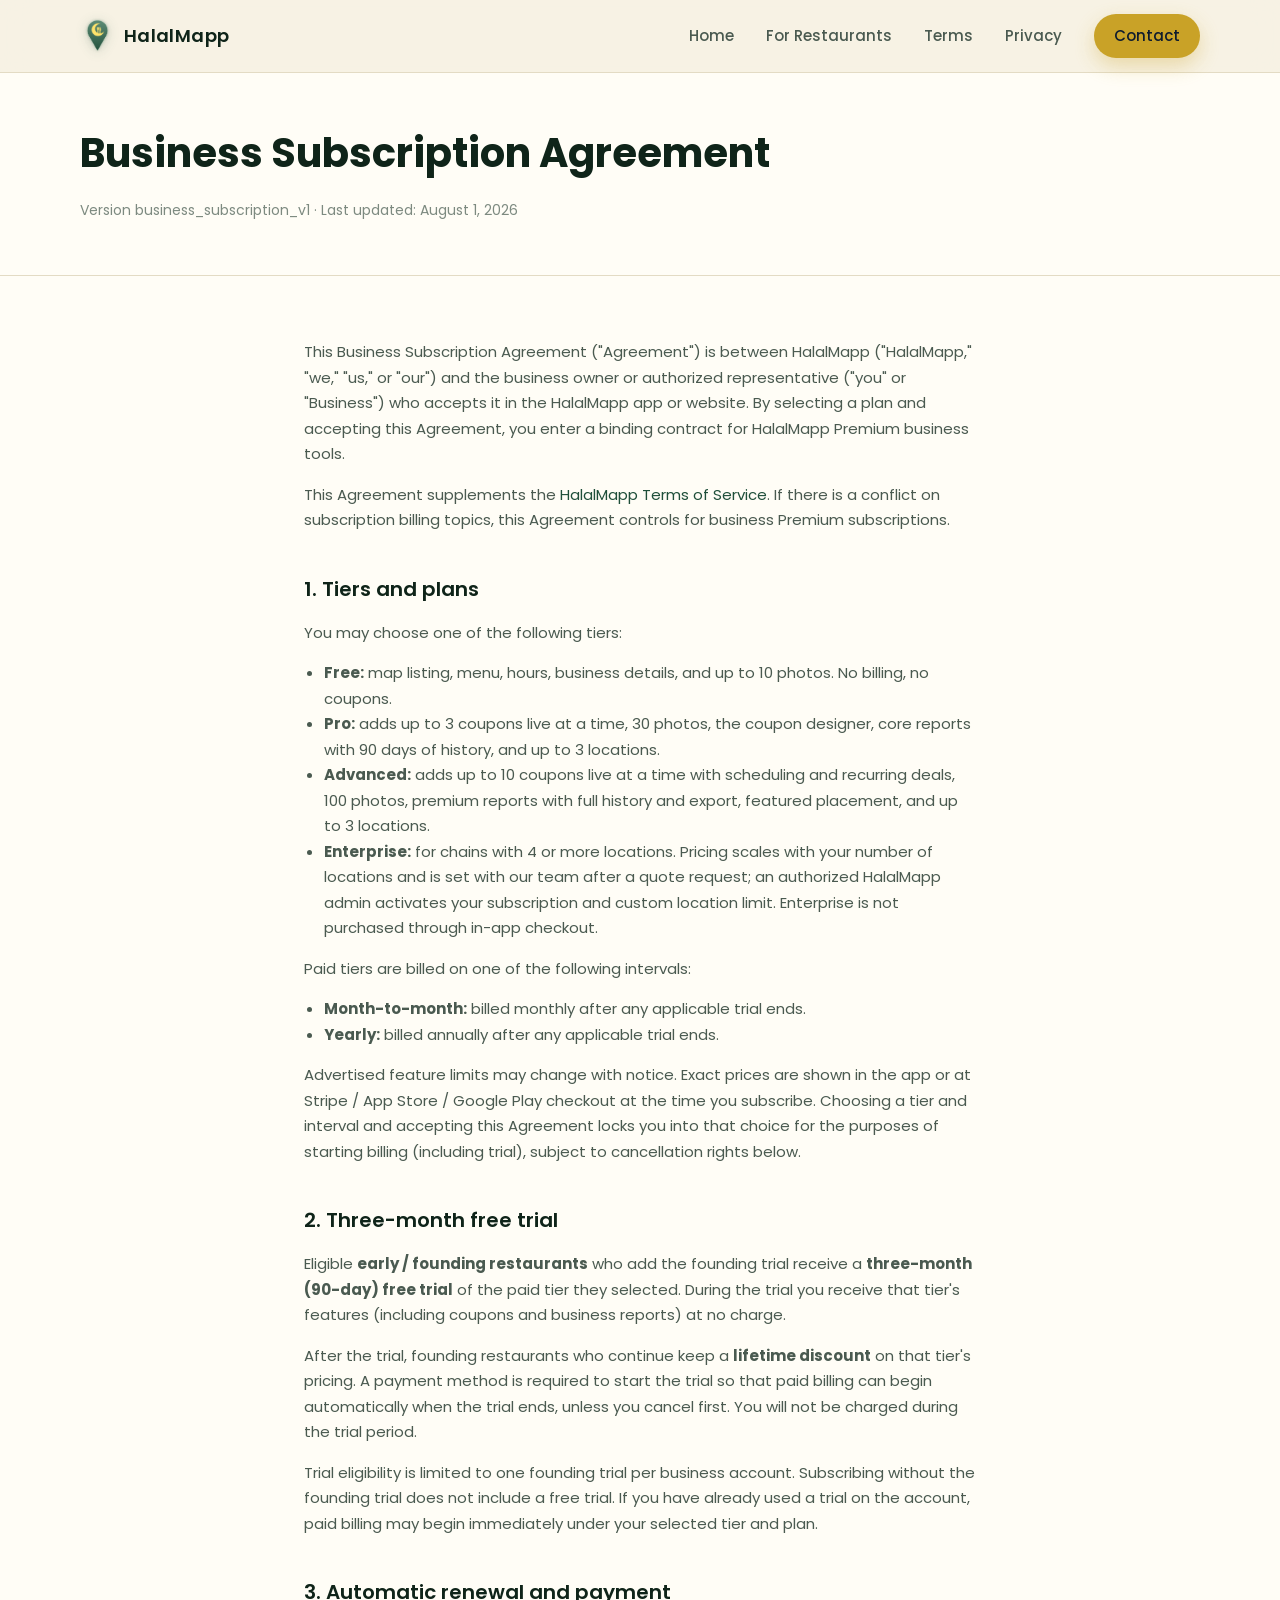
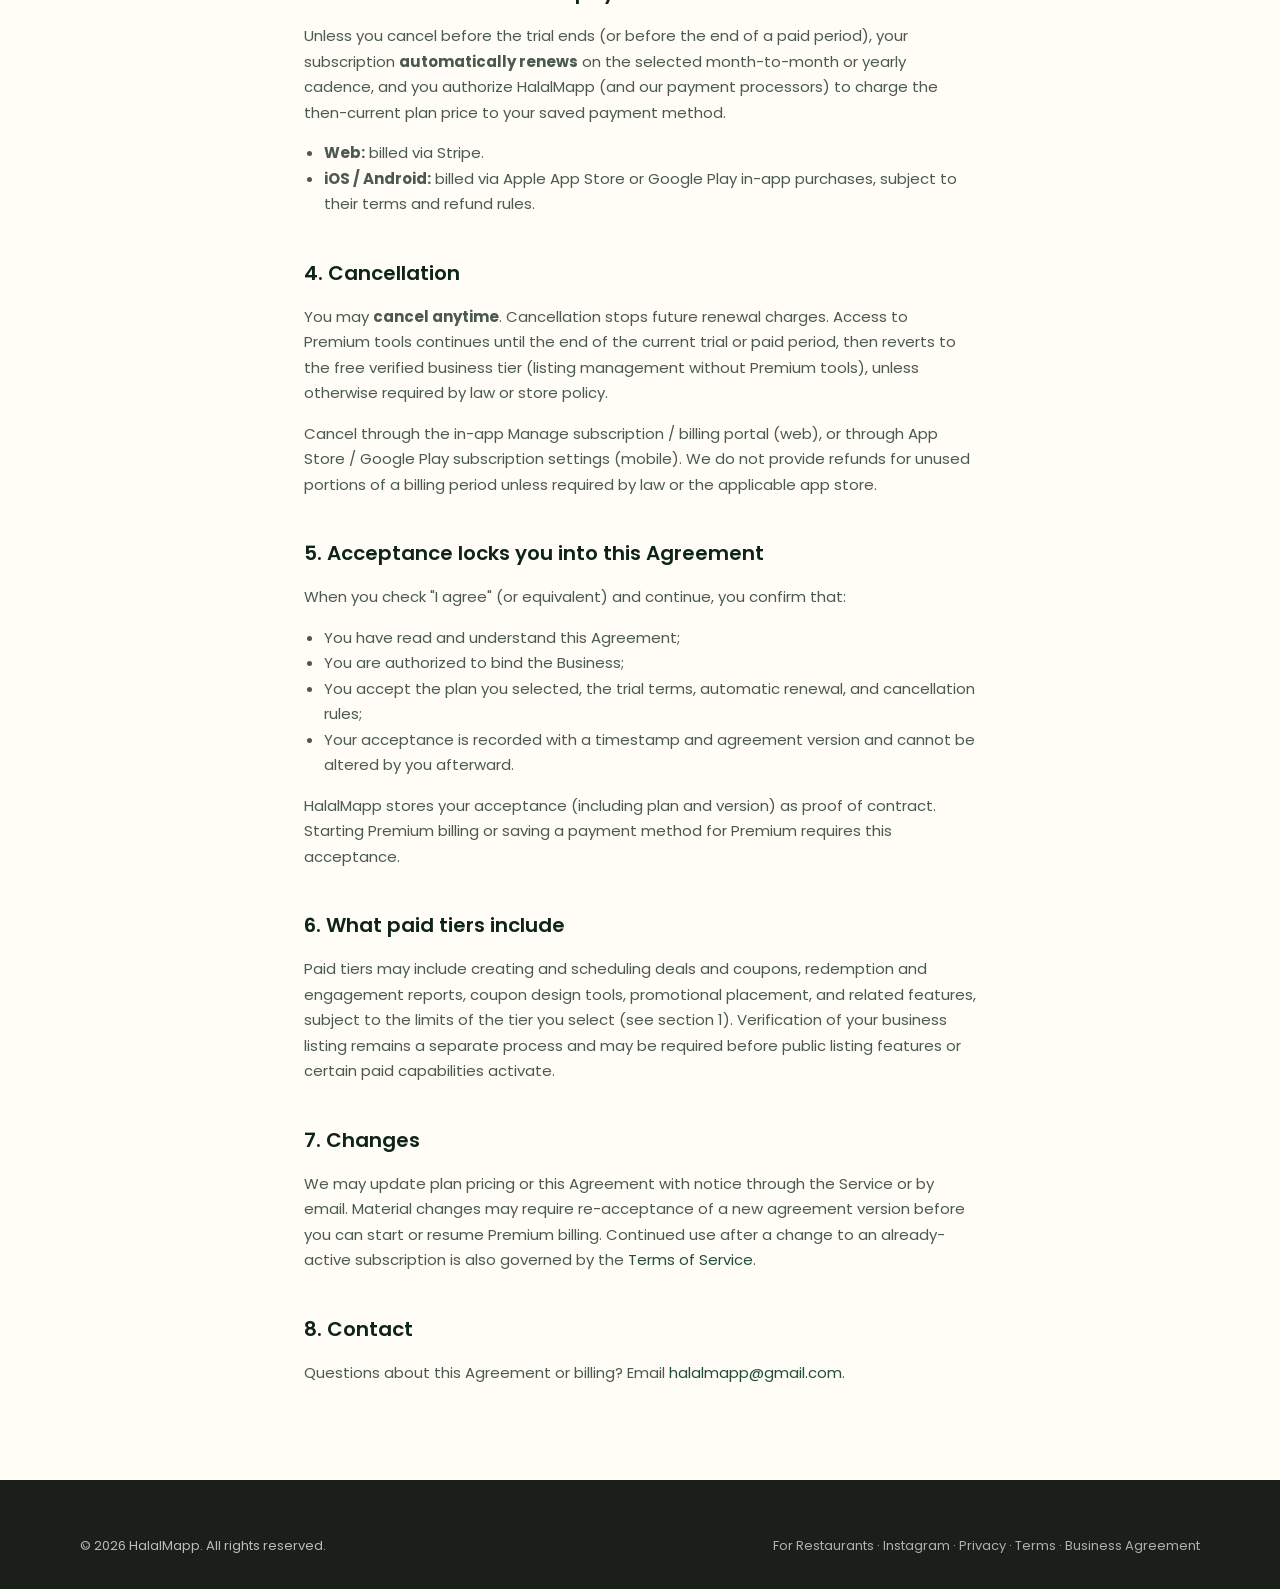
==== business-agreement/index.html @ a899b903 "Publish the Founding Restaurant Program page for GTA outreach. Restaurant owners need a live, credib" ====
<!DOCTYPE html>
<html lang="en">
<head>
  <meta charset="UTF-8">
  <meta name="viewport" content="width=device-width, initial-scale=1.0">
  <meta name="description" content="HalalMapp Business Subscription Agreement — trial, billing, and cancellation terms for restaurant owners.">
  <meta name="theme-color" content="#2F6B4F">
  <title>Business Subscription Agreement — HalalMapp</title>
  <link rel="icon" href="/assets/favicon.ico" sizes="any">
  <link rel="icon" href="/assets/favicon.png" type="image/png" sizes="32x32">
  <link rel="apple-touch-icon" href="/assets/apple-touch-icon.png">
  <link rel="preconnect" href="https://fonts.googleapis.com">
  <link rel="preconnect" href="https://fonts.gstatic.com" crossorigin>
  <link href="https://fonts.googleapis.com/css2?family=Amiri:wght@700&family=Poppins:wght@400;500;600;700&display=swap" rel="stylesheet">
  <link rel="stylesheet" href="/css/styles.css">
</head>
<body>
  <header class="site-header">
    <div class="container header-inner">
      <a href="/" class="logo">
        <img class="logo-image" src="/assets/halalmapp-logo-official.png" alt="" width="40" height="48">
        <span>HalalMapp</span>
      </a>
      <nav class="nav-desktop" aria-label="Main">
        <a href="/">Home</a>
        <a href="/restaurants">For Restaurants</a>
        <a href="/terms">Terms</a>
        <a href="/privacy">Privacy</a>
        <a href="mailto:halalmapp@gmail.com" class="nav-cta">Contact</a>
      </nav>
      <button class="menu-toggle" aria-label="Open menu" aria-expanded="false" aria-controls="mobile-nav">
        <svg width="24" height="24" viewBox="0 0 24 24" fill="none" stroke="currentColor" stroke-width="2" stroke-linecap="round">
          <line x1="3" y1="6" x2="21" y2="6"/><line x1="3" y1="12" x2="21" y2="12"/><line x1="3" y1="18" x2="21" y2="18"/>
        </svg>
      </button>
    </div>
    <nav id="mobile-nav" class="nav-mobile container" aria-label="Mobile">
      <a href="/">Home</a>
      <a href="/restaurants">For Restaurants</a>
      <a href="/terms">Terms</a>
      <a href="/privacy">Privacy</a>
      <a href="mailto:halalmapp@gmail.com">Contact</a>
    </nav>
  </header>

  <main>
    <div class="legal-hero">
      <div class="container">
        <h1>Business Subscription Agreement</h1>
        <p class="legal-meta">Version business_subscription_v1 · Last updated: August 1, 2026</p>
      </div>
    </div>
    <div class="legal-content">
      <div class="container legal-body">
        <p>
          This Business Subscription Agreement ("Agreement") is between HalalMapp ("HalalMapp," "we," "us," or "our")
          and the business owner or authorized representative ("you" or "Business") who accepts it in the HalalMapp app
          or website. By selecting a plan and accepting this Agreement, you enter a binding contract for HalalMapp
          Premium business tools.
        </p>
        <p>
          This Agreement supplements the
          <a href="/terms">HalalMapp Terms of Service</a>. If there is a conflict on subscription billing topics, this
          Agreement controls for business Premium subscriptions.
        </p>

        <h2>1. Tiers and plans</h2>
        <p>You may choose one of the following tiers:</p>
        <ul>
          <li><strong>Free:</strong> map listing, menu, hours, business details, and up to 10 photos. No billing,
            no coupons.</li>
          <li><strong>Pro:</strong> adds up to 3 coupons live at a time, 30 photos, the coupon designer, core
            reports with 90 days of history, and up to 3 locations.</li>
          <li><strong>Advanced:</strong> adds up to 10 coupons live at a time with scheduling and recurring deals,
            100 photos, premium reports with full history and export, featured placement, and up to 3 locations.</li>
          <li><strong>Enterprise:</strong> for chains with 4 or more locations. Pricing scales with your number of
            locations and is set with our team after a quote request; an authorized HalalMapp admin activates your
            subscription and custom location limit. Enterprise is not purchased through in-app checkout.</li>
        </ul>
        <p>Paid tiers are billed on one of the following intervals:</p>
        <ul>
          <li><strong>Month-to-month:</strong> billed monthly after any applicable trial ends.</li>
          <li><strong>Yearly:</strong> billed annually after any applicable trial ends.</li>
        </ul>
        <p>
          Advertised feature limits may change with notice. Exact prices are shown in the app or at Stripe /
          App Store / Google Play checkout at the time you subscribe. Choosing a tier and interval and accepting
          this Agreement locks you into that choice for the purposes of starting billing (including trial),
          subject to cancellation rights below.
        </p>

        <h2>2. Three-month free trial</h2>
        <p>
          Eligible <strong>early / founding restaurants</strong> who add the founding trial receive a
          <strong>three-month (90-day) free trial</strong> of the paid tier they selected. During the trial you
          receive that tier's features (including coupons and business reports) at no charge.
        </p>
        <p>
          After the trial, founding restaurants who continue keep a <strong>lifetime discount</strong> on that
          tier's pricing. A payment method is required to start the trial so that paid billing can begin automatically
          when the trial ends, unless you cancel first. You will not be charged during the trial period.
        </p>
        <p>
          Trial eligibility is limited to one founding trial per business account. Subscribing without the founding
          trial does not include a free trial. If you have already used a trial on the account, paid billing may begin
          immediately under your selected tier and plan.
        </p>

        <h2>3. Automatic renewal and payment</h2>
        <p>
          Unless you cancel before the trial ends (or before the end of a paid period), your subscription
          <strong>automatically renews</strong> on the selected month-to-month or yearly cadence, and you authorize
          HalalMapp (and our payment processors) to charge the then-current plan price to your saved payment method.
        </p>
        <ul>
          <li><strong>Web:</strong> billed via Stripe.</li>
          <li><strong>iOS / Android:</strong> billed via Apple App Store or Google Play in-app purchases, subject to
            their terms and refund rules.</li>
        </ul>

        <h2>4. Cancellation</h2>
        <p>
          You may <strong>cancel anytime</strong>. Cancellation stops future renewal charges. Access to Premium tools
          continues until the end of the current trial or paid period, then reverts to the free verified business tier
          (listing management without Premium tools), unless otherwise required by law or store policy.
        </p>
        <p>
          Cancel through the in-app Manage subscription / billing portal (web), or through App Store / Google Play
          subscription settings (mobile). We do not provide refunds for unused portions of a billing period unless
          required by law or the applicable app store.
        </p>

        <h2>5. Acceptance locks you into this Agreement</h2>
        <p>
          When you check "I agree" (or equivalent) and continue, you confirm that:
        </p>
        <ul>
          <li>You have read and understand this Agreement;</li>
          <li>You are authorized to bind the Business;</li>
          <li>You accept the plan you selected, the trial terms, automatic renewal, and cancellation rules;</li>
          <li>Your acceptance is recorded with a timestamp and agreement version and cannot be altered by you afterward.</li>
        </ul>
        <p>
          HalalMapp stores your acceptance (including plan and version) as proof of contract. Starting Premium billing
          or saving a payment method for Premium requires this acceptance.
        </p>

        <h2>6. What paid tiers include</h2>
        <p>
          Paid tiers may include creating and scheduling deals and coupons, redemption and engagement reports,
          coupon design tools, promotional placement, and related features, subject to the limits of the tier you
          select (see section 1). Verification of your business listing remains a separate process and may be
          required before public listing features or certain paid capabilities activate.
        </p>

        <h2>7. Changes</h2>
        <p>
          We may update plan pricing or this Agreement with notice through the Service or by email. Material changes
          may require re-acceptance of a new agreement version before you can start or resume Premium billing.
          Continued use after a change to an already-active subscription is also governed by the
          <a href="/terms">Terms of Service</a>.
        </p>

        <h2>8. Contact</h2>
        <p>
          Questions about this Agreement or billing?
          Email <a href="mailto:halalmapp@gmail.com">halalmapp@gmail.com</a>.
        </p>
      </div>
    </div>
  </main>

  <footer class="site-footer">
    <div class="container">
      <div class="footer-bottom" style="border-top: none; padding-top: 0;">
        <span>&copy; 2026 HalalMapp. All rights reserved.</span>
        <span>
          <a href="/restaurants" style="color: rgba(255,255,255,0.65);">For Restaurants</a> ·
          <a href="https://www.instagram.com/halalmapp" style="color: rgba(255,255,255,0.65);">Instagram</a> ·
          <a href="/privacy" style="color: rgba(255,255,255,0.65);">Privacy</a> ·
          <a href="/terms" style="color: rgba(255,255,255,0.65);">Terms</a> ·
          <a href="/business-agreement" style="color: rgba(255,255,255,0.65);">Business Agreement</a>
        </span>
      </div>
    </div>
  </footer>

  <script src="/js/main.js"></script>
</body>
</html>
---- css/styles.css ----
/* HalalMapp marketing site — Instagram launch palettes */
:root {
  color-scheme: light;
  --green: #2f6b4f;
  --green-dark: #1f4f3a;
  --green-light: #4a8f6e;
  --gold: #c9a227;
  --gold-light: #ddbf4a;
  --on-gold: #0f1c2e;
  --cream: #f7f2e4;
  --white: #ffffff;
  --surface: #fffdf6;
  --surface-muted: #efe8d4;
  --text: #0f2419;
  --text-secondary: #4a5a50;
  --text-light: #7d8a80;
  --border: #e3dbc4;
  --header-bg: rgba(247, 242, 228, 0.9);
  --shadow: 0 4px 24px rgba(15, 36, 25, 0.08);
  --shadow-lg: 0 16px 48px rgba(15, 36, 25, 0.12);
  --radius: 24px;
  --radius-sm: 12px;
  --radius-pill: 999px;
  --max-width: 1120px;
}

[data-theme="dark"] {
  color-scheme: dark;
  --green: #4a8f6e;
  --green-dark: #2f6b4f;
  --green-light: #6ca889;
  --cream: #0f2419;
  --surface: #163023;
  --surface-muted: #1e3d2c;
  --text: #f6f7f9;
  --text-secondary: #b7c9bc;
  --text-light: #7f9a88;
  --border: #2f5640;
  --header-bg: rgba(15, 36, 25, 0.9);
  --shadow: 0 4px 24px rgba(0, 0, 0, 0.22);
  --shadow-lg: 0 16px 48px rgba(0, 0, 0, 0.34);
}

*,
*::before,
*::after {
  box-sizing: border-box;
}

html {
  scroll-behavior: smooth;
}

body {
  margin: 0;
  font-family: "Poppins", system-ui, -apple-system, sans-serif;
  color: var(--text);
  background: var(--cream);
  line-height: 1.6;
  -webkit-font-smoothing: antialiased;
}

img {
  max-width: 100%;
  height: auto;
  display: block;
}

a {
  color: var(--green-dark);
  text-decoration: none;
  transition: color 0.2s ease;
}

a:hover {
  color: var(--green);
}

.container {
  width: min(100% - 2rem, var(--max-width));
  margin-inline: auto;
}

/* ─── Header ─── */

.site-header {
  position: sticky;
  top: 0;
  z-index: 100;
  background: var(--header-bg);
  backdrop-filter: blur(16px);
  border-bottom: 1px solid var(--border);
}

.header-inner {
  display: flex;
  align-items: center;
  justify-content: space-between;
  gap: 1rem;
  padding: 0.875rem 0;
}

.logo {
  display: flex;
  align-items: center;
  gap: 0.625rem;
  font-weight: 600;
  font-size: 1.125rem;
  color: var(--text);
  letter-spacing: 0.02em;
}

.logo-image {
  width: 34px;
  height: 42px;
  flex: 0 0 auto;
  object-fit: contain;
  object-position: center;
  filter: drop-shadow(0 2px 6px rgba(31, 79, 58, 0.22));
}

.logo:hover {
  color: var(--text);
}

.logo-mark {
  width: 34px;
  height: 42px;
  flex: 0 0 auto;
  display: block;
  overflow: hidden;
  color: transparent;
  font-size: 0;
  background: url("/assets/halalmapp-logo-official.png") center / contain no-repeat;
  filter: drop-shadow(0 2px 6px rgba(31, 79, 58, 0.22));
}

.theme-toggle {
  width: 42px;
  height: 42px;
  flex: 0 0 auto;
  display: grid;
  place-items: center;
  padding: 0;
  color: var(--text-secondary);
  background: var(--surface-muted);
  border: 1px solid var(--border);
  border-radius: 50%;
  cursor: pointer;
  transition: color 0.2s ease, background 0.2s ease, transform 0.2s ease;
}

.theme-toggle:hover {
  color: var(--gold);
  transform: translateY(-1px);
}

.theme-icon--sun,
[data-theme="dark"] .theme-icon--moon {
  display: none;
}

[data-theme="dark"] .theme-icon--sun {
  display: block;
}

.nav-desktop {
  display: flex;
  align-items: center;
  gap: 2rem;
}

.nav-desktop a {
  font-size: 0.9375rem;
  font-weight: 500;
  color: var(--text-secondary);
}

.nav-desktop a:hover {
  color: var(--green-dark);
}

.nav-actions {
  display: flex;
  align-items: center;
  gap: 0.75rem;
}

.nav-signin {
  display: inline-flex;
  align-items: center;
  padding: 0.625rem 1.25rem;
  border: 1.5px solid var(--green);
  border-radius: var(--radius-pill);
  font-weight: 600;
  font-size: 0.9375rem;
  color: var(--green-dark) !important;
  transition: background 0.2s ease, color 0.2s ease, transform 0.2s ease;
}

.nav-signin:hover {
  background: rgba(127, 176, 105, 0.1);
  color: var(--green-dark) !important;
  transform: translateY(-1px);
}

.nav-cta {
  display: inline-flex;
  align-items: center;
  gap: 0.375rem;
  padding: 0.625rem 1.25rem;
  background: var(--gold);
  color: var(--on-gold) !important;
  border-radius: var(--radius-pill);
  font-weight: 600;
  font-size: 0.9375rem;
  box-shadow: 0 8px 20px rgba(201, 162, 39, 0.32);
  transition: transform 0.2s ease, box-shadow 0.2s ease, background 0.2s ease;
}

.nav-cta:hover {
  background: var(--gold-light);
  color: var(--on-gold) !important;
  transform: translateY(-1px);
  box-shadow: 0 10px 24px rgba(201, 162, 39, 0.4);
}

.menu-toggle {
  display: none;
  background: none;
  border: none;
  padding: 0.5rem;
  cursor: pointer;
  color: var(--text);
}

.nav-mobile {
  display: none;
  flex-direction: column;
  gap: 0.25rem;
  padding: 0 0 1rem;
  border-top: 1px solid var(--border);
}

.nav-mobile.open {
  display: flex;
}

.nav-mobile a {
  padding: 0.75rem 0;
  font-weight: 500;
  color: var(--text-secondary);
  border-bottom: 1px solid var(--border);
}

.nav-mobile a.nav-mobile-signin {
  color: var(--green-dark);
  font-weight: 600;
}

.nav-mobile a:last-child {
  border-bottom: none;
}

/* ─── Hero ─── */

.hero {
  --motif: #c9a227;
  position: relative;
  overflow: hidden;
  padding: 5.5rem 0 3.5rem;
  background: #0f2419;
  color: var(--white);
}

.hero-grid {
  position: relative;
  z-index: 2;
  display: grid;
  grid-template-columns: 1fr 1fr;
  gap: 3rem;
  align-items: center;
}

.hero-badge {
  display: inline-flex;
  align-items: center;
  gap: 0.5rem;
  padding: 0.4rem 0.95rem;
  background: rgba(201, 162, 39, 0.15);
  border: 1px solid rgba(201, 162, 39, 0.45);
  border-radius: 999px;
  font-size: 0.8125rem;
  font-weight: 500;
  margin-bottom: 0.85rem;
  color: var(--gold-light);
  backdrop-filter: blur(8px);
}

.hero-badge-dot {
  width: 8px;
  height: 8px;
  border-radius: 50%;
  background: var(--gold-light);
  box-shadow: 0 0 8px var(--gold);
}

.hero-arabic {
  font-family: "Amiri", serif;
  font-size: clamp(1.25rem, 2.8vw, 1.75rem);
  font-weight: 700;
  line-height: 1;
  margin: 0 0 0.25rem;
  background: linear-gradient(135deg, var(--gold), var(--gold-light), var(--gold));
  -webkit-background-clip: text;
  -webkit-text-fill-color: transparent;
  background-clip: text;
  filter: drop-shadow(0 2px 12px rgba(0, 0, 0, 0.25));
}

.hero h1 {
  font-size: clamp(2.35rem, 6vw, 3.65rem);
  font-weight: 800;
  line-height: 1.02;
  margin: 0 0 1rem;
  letter-spacing: -0.04em;
}

.hero-tagline {
  font-size: 1.125rem;
  color: rgba(255, 255, 255, 0.82);
  margin: 0 0 2rem;
  max-width: 32rem;
}

.hero-actions {
  display: flex;
  flex-wrap: wrap;
  gap: 0.875rem;
}

.btn {
  display: inline-flex;
  align-items: center;
  justify-content: center;
  gap: 0.5rem;
  padding: 0.875rem 1.5rem;
  border-radius: var(--radius-pill);
  font-family: inherit;
  font-size: 0.9375rem;
  font-weight: 600;
  cursor: pointer;
  border: none;
  transition: transform 0.2s ease, box-shadow 0.2s ease;
}

.btn:hover {
  transform: translateY(-2px);
}

.btn-primary {
  background: var(--gold);
  color: var(--on-gold);
  box-shadow: 0 10px 24px rgba(201, 162, 39, 0.35);
}

.btn-primary:hover {
  box-shadow: 0 12px 28px rgba(201, 162, 39, 0.45);
  color: var(--on-gold);
}

.btn-ghost {
  background: rgba(255, 255, 255, 0.12);
  color: var(--white);
  border: 1.5px solid rgba(255, 255, 255, 0.35);
  backdrop-filter: blur(8px);
}

.btn-ghost:hover {
  background: rgba(255, 255, 255, 0.2);
  color: var(--white);
}

.btn-outline {
  background: transparent;
  color: var(--green-dark);
  border: 1.5px solid var(--green);
}

.btn-outline:hover {
  background: rgba(47, 107, 79, 0.08);
  color: var(--green-dark);
}

.hero-visual {
  display: flex;
  justify-content: center;
  position: relative;
}

.phone-mockup {
  --iphone-bezel: 11px;
  width: min(100%, 280px);
  aspect-ratio: 9 / 19.5;
  background:
    linear-gradient(160deg, #3a3a3c 0%, #1c1c1e 42%, #0b0b0c 100%);
  border-radius: 44px;
  padding: var(--iphone-bezel);
  box-shadow:
    var(--shadow-lg),
    inset 0 0 0 1.5px rgba(255, 255, 255, 0.18),
    inset 0 0 0 3px #111113,
    0 0 0 1px rgba(0, 0, 0, 0.45);
  position: relative;
  z-index: 1;
}

.phone-mockup::before {
  content: "";
  position: absolute;
  inset: 5px;
  border-radius: 39px;
  box-shadow: inset 0 0 0 1px rgba(255, 255, 255, 0.06);
  pointer-events: none;
  z-index: 3;
}

.iphone-btn {
  position: absolute;
  background: linear-gradient(180deg, #2c2c2e 0%, #1a1a1c 100%);
  border-radius: 2px;
  box-shadow: inset 0 0 0 0.5px rgba(255, 255, 255, 0.12);
  z-index: 0;
}

.iphone-btn--silent {
  left: -2.5px;
  top: 18%;
  width: 3px;
  height: 4.5%;
  border-radius: 2px 0 0 2px;
}

.iphone-btn--vol-up {
  left: -2.5px;
  top: 26%;
  width: 3px;
  height: 8%;
  border-radius: 2px 0 0 2px;
}

.iphone-btn--vol-down {
  left: -2.5px;
  top: 36%;
  width: 3px;
  height: 8%;
  border-radius: 2px 0 0 2px;
}

.iphone-btn--power {
  right: -2.5px;
  top: 28%;
  width: 3px;
  height: 12%;
  border-radius: 0 2px 2px 0;
}

.phone-screen {
  width: 100%;
  height: 100%;
  border-radius: 34px;
  overflow: hidden;
  background: #000;
  display: flex;
  flex-direction: column;
  position: relative;
  isolation: isolate;
}

.iphone-island {
  position: absolute;
  top: 10px;
  left: 50%;
  transform: translateX(-50%);
  width: 32%;
  max-width: 92px;
  height: 26px;
  background: #0a0a0a;
  border-radius: 20px;
  z-index: 4;
  box-shadow: inset 0 0 0 1px rgba(255, 255, 255, 0.06);
}

.iphone-island::after {
  content: "";
  position: absolute;
  right: 10px;
  top: 50%;
  transform: translateY(-50%);
  width: 8px;
  height: 8px;
  border-radius: 50%;
  background: radial-gradient(circle at 35% 35%, #1a2a3a 0%, #0a1018 70%);
  box-shadow: 0 0 0 1.5px rgba(20, 30, 40, 0.9);
}

.iphone-home-indicator {
  position: absolute;
  left: 50%;
  bottom: 8px;
  transform: translateX(-50%);
  width: 36%;
  max-width: 110px;
  height: 4px;
  border-radius: 999px;
  background: rgba(255, 255, 255, 0.85);
  z-index: 4;
  pointer-events: none;
}

/* Real app screenshot inside the iPhone frame */
.phone-screenshot {
  width: 100%;
  height: 100%;
  object-fit: cover;
  object-position: center top;
  border-radius: 34px;
  display: block;
}

.phone-status-bar {
  height: 24px;
  padding: 0 14px;
  display: flex;
  align-items: center;
  justify-content: space-between;
  background: rgba(255, 255, 255, 0.95);
  font-size: 0.625rem;
  font-weight: 600;
  color: var(--text);
  flex-shrink: 0;
  z-index: 2;
}

.phone-status-icons {
  display: flex;
  align-items: center;
  opacity: 0.7;
}

.phone-map-area {
  flex: 1;
  position: relative;
  overflow: hidden;
  min-height: 0;
}

.phone-map-img {
  position: absolute;
  inset: 0;
  width: 100%;
  height: 100%;
  object-fit: cover;
}

.map-pins {
  position: absolute;
  inset: 0;
  pointer-events: none;
}

.map-pin {
  position: absolute;
  width: 16px;
  height: 16px;
  border-radius: 50% 50% 50% 0;
  transform: rotate(-45deg);
  background: var(--green);
  box-shadow: 0 2px 8px rgba(0, 0, 0, 0.25);
  z-index: 2;
}

.map-pin::after {
  content: "";
  position: absolute;
  inset: 3px;
  background: var(--white);
  border-radius: 50%;
}

.map-pin:nth-child(1) { top: 18%; left: 22%; }
.map-pin:nth-child(2) { top: 32%; left: 68%; background: #e53935; }
.map-pin:nth-child(3) { top: 42%; left: 46%; width: 20px; height: 20px; z-index: 3; }
.map-pin:nth-child(4) { top: 58%; left: 28%; }
.map-pin:nth-child(5) { top: 52%; left: 72%; }

.map-pin--active {
  background: var(--green-dark);
  box-shadow: 0 0 0 4px rgba(127, 176, 105, 0.35), 0 3px 10px rgba(0, 0, 0, 0.3);
  animation: pin-pulse 2s ease-in-out infinite;
}

.map-pin--gold {
  background: var(--gold);
}

@keyframes pin-pulse {
  0%, 100% { box-shadow: 0 0 0 4px rgba(127, 176, 105, 0.35), 0 3px 10px rgba(0, 0, 0, 0.3); }
  50% { box-shadow: 0 0 0 7px rgba(127, 176, 105, 0.18), 0 3px 10px rgba(0, 0, 0, 0.3); }
}

.phone-search-bar {
  position: absolute;
  top: 8px;
  left: 10px;
  right: 10px;
  display: flex;
  align-items: center;
  gap: 6px;
  padding: 6px 10px;
  background: rgba(255, 255, 255, 0.92);
  backdrop-filter: blur(8px);
  border-radius: 999px;
  font-size: 0.5625rem;
  font-weight: 500;
  color: var(--text-light);
  box-shadow: 0 2px 10px rgba(0, 0, 0, 0.12);
  z-index: 4;
}

.phone-search-bar svg {
  flex-shrink: 0;
  opacity: 0.5;
}

/* Bottom sheet — matches in-app restaurant detail popup */
.phone-sheet {
  position: absolute;
  bottom: 0;
  left: 0;
  right: 0;
  padding: 8px 12px 12px;
  background: rgba(255, 255, 255, 0.96);
  backdrop-filter: blur(12px);
  border-radius: 16px 16px 0 0;
  box-shadow: 0 -4px 24px rgba(0, 0, 0, 0.15);
  z-index: 5;
}

.phone-sheet-handle {
  width: 32px;
  height: 3px;
  background: rgba(26, 26, 26, 0.15);
  border-radius: 999px;
  margin: 0 auto 8px;
}

.phone-sheet-header {
  display: flex;
  align-items: flex-start;
  justify-content: space-between;
  gap: 6px;
  margin-bottom: 2px;
}

.phone-sheet-header h3 {
  margin: 0;
  font-size: 0.75rem;
  font-weight: 600;
  line-height: 1.25;
  flex: 1;
  color: var(--text);
}

.halal-badge {
  display: inline-flex;
  align-items: center;
  gap: 2px;
  padding: 2px 6px;
  background: rgba(46, 125, 50, 0.12);
  color: #2e7d32;
  border-radius: 8px;
  font-size: 0.5rem;
  font-weight: 600;
  flex-shrink: 0;
}

.phone-sheet-meta {
  margin: 0 0 2px;
  font-size: 0.5625rem;
  color: var(--text-secondary);
}

.phone-sheet-address {
  margin: 0 0 6px;
  font-size: 0.5rem;
  color: var(--text-light);
}

.phone-sheet-deal {
  margin-bottom: 8px;
}

.deal-badge {
  display: inline-block;
  padding: 3px 7px;
  background: rgba(127, 176, 105, 0.15);
  color: var(--green-dark);
  border-radius: 999px;
  font-size: 0.5rem;
  font-weight: 600;
}

.phone-sheet-actions {
  display: flex;
  gap: 6px;
}

.sheet-btn {
  display: inline-flex;
  align-items: center;
  justify-content: center;
  padding: 5px 10px;
  border-radius: 8px;
  font-size: 0.5rem;
  font-weight: 600;
}

.sheet-btn--primary {
  flex: 1;
  background: var(--green);
  color: var(--white);
}

.sheet-btn--icon {
  width: 26px;
  padding: 5px;
  background: var(--cream);
  border: 1px solid var(--border);
  color: var(--gold);
  font-size: 0.625rem;
}

.contact-single {
  max-width: 28rem;
}

/* ─── Sections ─── */

section {
  padding: 5rem 0;
}

.section-label {
  display: inline-flex;
  align-items: center;
  gap: 0.6rem;
  font-size: 0.75rem;
  font-weight: 600;
  text-transform: uppercase;
  letter-spacing: 0.16em;
  color: var(--gold);
  margin-bottom: 0.75rem;
}

.section-label::before {
  content: "";
  width: 1.75rem;
  height: 2px;
  background: currentColor;
}

.section-title {
  font-size: clamp(1.75rem, 4vw, 2.4rem);
  font-weight: 800;
  line-height: 1.12;
  margin: 0 0 1rem;
  letter-spacing: -0.03em;
}

.section-subtitle {
  font-size: 1.0625rem;
  color: var(--text-secondary);
  max-width: 36rem;
  margin: 0 0 3rem;
}

.features-section {
  background: var(--surface);
  border-top: 1px solid var(--border);
  position: relative;
}

.features-intro {
  max-width: 34rem;
  margin-bottom: 2.5rem;
}

.features-intro .section-subtitle {
  margin-bottom: 0;
}

/* Photos on the left, feature copy alongside them */
.features-layout {
  display: grid;
  grid-template-columns: 1.35fr 1fr;
  gap: 2.5rem;
  align-items: start;
}

.photo-mosaic {
  display: grid;
  grid-template-columns: 1.15fr 1fr 1fr;
  /* minmax(0, …) keeps the rows from inflating to the images' intrinsic height */
  grid-template-rows: repeat(2, minmax(0, 1fr));
  gap: 0.5rem;
  height: 27rem;
}

.photo-mosaic-item {
  margin: 0;
  min-width: 0;
  min-height: 0;
  overflow: hidden;
  border-radius: 16px;
  background: #1a1f1a;
}

.photo-mosaic-item img {
  display: block;
  width: 100%;
  height: 100%;
  object-fit: cover;
  transition: transform 0.6s ease;
}

.photo-mosaic-item:hover img {
  transform: scale(1.03);
}

.photo-mosaic-item--tall {
  grid-row: 1 / span 2;
}

.photo-mosaic-item--wide {
  grid-column: 2 / span 2;
}

.feature-list {
  list-style: none;
  padding: 0;
  margin: 0;
  display: flex;
  flex-direction: column;
}

.feature-list li {
  padding: 0.875rem 0;
  border-bottom: 1px solid var(--border);
}

.feature-list li:first-child {
  padding-top: 0;
}

.feature-list li:last-child {
  border-bottom: none;
  padding-bottom: 0;
}

.feature-list h3 {
  margin: 0 0 0.25rem;
  font-size: 0.9375rem;
  font-weight: 600;
  letter-spacing: -0.01em;
}

.feature-list p {
  margin: 0;
  font-size: 0.875rem;
  color: var(--text-secondary);
  line-height: 1.5;
}

.split-photo {
  position: relative;
  border-radius: 16px;
  overflow: hidden;
  height: 20rem;
  background: #1a1f1a;
}

.split-photo img {
  display: block;
  width: 100%;
  height: 100%;
  object-fit: cover;
}

.split-photo-caption {
  position: absolute;
  left: 0;
  right: 0;
  bottom: 0;
  padding: 1.25rem 1.5rem;
  background: linear-gradient(transparent, rgba(26, 31, 26, 0.85));
  color: var(--white);
}

.split-photo-caption strong {
  display: block;
  font-size: 1.75rem;
  font-weight: 700;
  line-height: 1.1;
}

.split-photo-caption span {
  font-size: 0.875rem;
  opacity: 0.85;
}

/* legacy feature cards kept unused; split-visual still used by businesses */

/* ─── Split sections ─── */

.split-section {
  background: var(--surface);
}

.split-grid {
  display: grid;
  grid-template-columns: 1fr 1fr;
  gap: 4rem;
  align-items: center;
}

.split-content ul {
  list-style: none;
  padding: 0;
  margin: 1.5rem 0 0;
}

.split-content li {
  display: flex;
  align-items: flex-start;
  gap: 0.75rem;
  padding: 0.625rem 0;
  font-size: 0.9375rem;
  color: var(--text-secondary);
}

.check-icon {
  flex-shrink: 0;
  width: 22px;
  height: 22px;
  border-radius: 50%;
  background: rgba(47, 107, 79, 0.14);
  color: var(--green);
  display: grid;
  place-items: center;
  font-size: 0.75rem;
  font-weight: 800;
  margin-top: 0.125rem;
}

.split-visual {
  position: relative;
  overflow: hidden;
  background: linear-gradient(135deg, #2f6b4f 0%, #1f4f3a 100%);
  border-radius: var(--radius);
  padding: 2.5rem;
  color: var(--white);
  box-shadow: var(--shadow-lg);
}

.split-visual h3 {
  font-family: "Amiri", serif;
  font-size: 2.5rem;
  margin: 0 0 0.5rem;
}

.split-visual p {
  margin: 0;
  opacity: 0.9;
  font-size: 1rem;
}

.stat-row {
  display: flex;
  gap: 2rem;
  margin-top: 2rem;
  padding-top: 2rem;
  border-top: 1px solid rgba(255, 255, 255, 0.25);
}

.stat strong {
  display: block;
  font-size: 1.5rem;
  font-weight: 700;
}

.stat span {
  font-size: 0.8125rem;
  opacity: 0.8;
}

/* ─── Launch waitlist ─── */

.waitlist-section {
  background: var(--cream);
  border-top: 1px solid var(--border);
}

.waitlist-card {
  display: grid;
  grid-template-columns: 1.1fr 1fr;
  gap: 3rem;
  align-items: center;
  padding: 2.75rem;
  background: var(--surface);
  border: 1px solid var(--border);
  border-radius: var(--radius);
  box-shadow: var(--shadow-lg);
}

.waitlist-copy .section-subtitle {
  margin-bottom: 1.5rem;
}

.waitlist-perks {
  list-style: none;
  padding: 0;
  margin: 0;
}

.waitlist-perks li {
  display: flex;
  align-items: center;
  gap: 0.75rem;
  padding: 0.375rem 0;
  font-size: 0.9375rem;
  color: var(--text-secondary);
}

.waitlist-label {
  display: block;
  font-size: 0.8125rem;
  font-weight: 600;
  margin-bottom: 0.5rem;
  color: var(--text);
}

.waitlist-field {
  display: flex;
  gap: 0.625rem;
}

.waitlist-field input {
  flex: 1;
  min-width: 0;
  padding: 0.8125rem 1rem;
  font: inherit;
  font-size: 0.9375rem;
  color: var(--text);
  background: var(--surface-muted);
  border: 1.5px solid var(--border);
  border-radius: var(--radius-sm);
  transition: border-color 0.2s ease, box-shadow 0.2s ease;
}

.waitlist-field input::placeholder {
  color: #9aa39a;
}

.waitlist-field input:focus {
  outline: none;
  border-color: var(--green);
  box-shadow: 0 0 0 3px rgba(127, 176, 105, 0.2);
}

.waitlist-field input:disabled {
  opacity: 0.6;
}

.waitlist-field .btn {
  white-space: nowrap;
}

.waitlist-field .btn:disabled {
  opacity: 0.7;
  cursor: progress;
}

/* Honeypot: off-screen rather than display:none so bots still fill it */
.waitlist-hp {
  position: absolute;
  left: -9999px;
  width: 1px;
  height: 1px;
  overflow: hidden;
}

.waitlist-status {
  margin: 0.875rem 0 0;
  font-size: 0.875rem;
  min-height: 1.25rem;
}

.waitlist-status.is-success {
  color: var(--green-dark);
  font-weight: 500;
}

.waitlist-status.is-error {
  color: #b3261e;
}

.waitlist-fineprint {
  margin: 0.5rem 0 0;
  font-size: 0.8125rem;
  color: var(--text-secondary);
}

/* ─── Restaurant partner page ─── */

.partner-hero {
  padding: 4.5rem 0 3.5rem;
  background: var(--surface);
  border-bottom: 1px solid var(--border);
}

.partner-hero-grid {
  display: grid;
  grid-template-columns: 1.4fr 0.8fr;
  gap: 3rem;
  align-items: center;
}

.partner-hero h1 {
  margin: 0.75rem 0 1rem;
  font-size: clamp(2rem, 5vw, 3.15rem);
  line-height: 1.15;
  font-weight: 700;
}

.partner-tagline {
  color: var(--text-secondary);
  font-size: 1.0625rem;
  max-width: 36rem;
}

.partner-badge {
  background: var(--surface-muted);
  color: var(--text);
}

.partner-hero-card {
  background: var(--green-dark);
  color: var(--white);
  border-radius: var(--radius);
  padding: 2rem;
  box-shadow: var(--shadow-lg);
}

.partner-kicker {
  margin: 0 0 1rem;
  font-size: 0.75rem;
  letter-spacing: 0.08em;
  text-transform: uppercase;
  color: var(--gold-light);
  font-weight: 600;
}

.partner-stat {
  margin: 0 0 1rem;
  font-size: 1.05rem;
  color: rgba(255, 255, 255, 0.88);
}

.partner-stat:last-child {
  margin-bottom: 0;
}

.partner-stat strong {
  display: block;
  font-size: 1.35rem;
  color: var(--white);
}

.partner-perks {
  list-style: none;
  padding: 0;
  margin: 2rem 0 0;
  display: grid;
  grid-template-columns: repeat(3, 1fr);
  gap: 1.25rem;
}

.partner-perks li {
  background: var(--surface);
  border: 1px solid var(--border);
  border-radius: var(--radius);
  padding: 1.5rem;
  box-shadow: var(--shadow);
}

.partner-perks h3 {
  margin: 0 0 0.5rem;
  font-size: 1.05rem;
}

.partner-perks p {
  margin: 0;
  color: var(--text-secondary);
  font-size: 0.9375rem;
}

.partner-steps {
  list-style: none;
  padding: 0;
  margin: 1.5rem 0 0;
  display: grid;
  grid-template-columns: repeat(3, 1fr);
  gap: 1.25rem;
  counter-reset: partner-step;
}

.partner-steps li {
  counter-increment: partner-step;
  background: var(--surface);
  border: 1px solid var(--border);
  border-radius: var(--radius);
  padding: 1.5rem 1.5rem 1.5rem 4.25rem;
  position: relative;
}

.partner-steps li::before {
  content: counter(partner-step);
  position: absolute;
  left: 1.25rem;
  top: 1.4rem;
  width: 2rem;
  height: 2rem;
  border-radius: 50%;
  background: var(--gold);
  color: var(--on-gold);
  font-weight: 700;
  display: grid;
  place-items: center;
}

.partner-steps strong {
  display: block;
  margin-bottom: 0.35rem;
}

.partner-steps span {
  color: var(--text-secondary);
  font-size: 0.9375rem;
}

.partner-form-card {
  align-items: start;
}

.partner-form {
  display: grid;
  gap: 0.25rem;
}

.partner-form input,
.partner-form textarea {
  width: 100%;
  margin-bottom: 0.85rem;
  padding: 0.8125rem 1rem;
  font: inherit;
  font-size: 0.9375rem;
  color: var(--text);
  background: var(--surface-muted);
  border: 1.5px solid var(--border);
  border-radius: var(--radius-sm);
}

.partner-form textarea {
  resize: vertical;
  min-height: 5rem;
}

.partner-form input:focus,
.partner-form textarea:focus {
  outline: none;
  border-color: var(--green);
  box-shadow: 0 0 0 3px rgba(127, 176, 105, 0.2);
}

.partner-form .btn {
  width: 100%;
  margin-top: 0.25rem;
}

.optional {
  font-weight: 400;
  color: var(--text-light);
}

.partner-suggest-wrap {
  position: relative;
}

.partner-suggest {
  position: absolute;
  z-index: 5;
  left: 0;
  right: 0;
  top: calc(100% - 0.7rem);
  margin: 0;
  padding: 0.35rem 0;
  list-style: none;
  background: var(--surface);
  border: 1px solid var(--border);
  border-radius: var(--radius-sm);
  box-shadow: var(--shadow-lg);
  max-height: 14rem;
  overflow: auto;
}

.partner-suggest button {
  display: block;
  width: 100%;
  text-align: left;
  background: none;
  border: 0;
  padding: 0.65rem 1rem;
  font: inherit;
  color: var(--text);
  cursor: pointer;
}

.partner-suggest button:hover,
.partner-suggest button:focus {
  background: var(--surface-muted);
}

.partner-suggest small {
  display: block;
  color: var(--text-secondary);
  font-size: 0.8125rem;
}

.partner-match {
  margin: -0.35rem 0 0.85rem;
  font-size: 0.8125rem;
  color: var(--green-dark);
}

.partner-success {
  text-align: center;
  padding: 1rem 0 0.5rem;
}

.partner-success h3 {
  margin: 0 0 0.75rem;
  font-size: 1.35rem;
}

.partner-success p {
  color: var(--text-secondary);
  font-size: 0.975rem;
}

/* ─── Download CTA ─── */

.cta-section {
  background: linear-gradient(135deg, var(--green) 0%, var(--green-dark) 100%);
  color: var(--white);
  text-align: center;
  padding: 4.5rem 0;
}

.cta-section .section-title {
  color: var(--white);
}

.cta-section .section-subtitle {
  color: rgba(255, 255, 255, 0.85);
  margin-inline: auto;
}

.store-buttons {
  display: flex;
  flex-wrap: wrap;
  justify-content: center;
  gap: 1rem;
  margin-top: 2rem;
}

.store-btn {
  display: inline-flex;
  align-items: center;
  gap: 0.75rem;
  padding: 0.75rem 1.5rem;
  background: rgba(0, 0, 0, 0.25);
  border: 1.5px solid rgba(255, 255, 255, 0.3);
  border-radius: var(--radius-sm);
  color: var(--white);
  font-weight: 500;
  transition: background 0.2s ease, transform 0.2s ease;
}

.store-btn:hover {
  background: rgba(0, 0, 0, 0.35);
  color: var(--white);
  transform: translateY(-2px);
}

.store-btn small {
  display: block;
  font-size: 0.6875rem;
  opacity: 0.75;
  font-weight: 400;
}

.store-btn strong {
  font-size: 1rem;
}

.coming-soon-note {
  margin-top: 1.25rem;
  font-size: 0.875rem;
  opacity: 0.75;
}

/* ─── Contact ─── */

.contact-grid {
  display: grid;
  grid-template-columns: 1fr 1fr;
  gap: 3rem;
}

.contact-card {
  background: var(--surface);
  border: 1px solid var(--border);
  border-radius: var(--radius);
  padding: 2rem;
  box-shadow: var(--shadow);
}

.contact-card h3 {
  margin: 0 0 0.5rem;
  font-size: 1.125rem;
}

.contact-card p {
  margin: 0;
  color: var(--text-secondary);
  font-size: 0.9375rem;
}

.contact-email {
  display: inline-flex;
  align-items: center;
  gap: 0.5rem;
  margin-top: 1rem;
  font-weight: 600;
  font-size: 1.0625rem;
}

/* ─── Legal pages ─── */

.legal-hero {
  background: var(--surface);
  border-bottom: 1px solid var(--border);
  padding: 3rem 0 2.5rem;
}

.legal-hero h1 {
  margin: 0 0 0.5rem;
  font-size: clamp(1.75rem, 4vw, 2.5rem);
  font-weight: 700;
}

.legal-meta {
  color: var(--text-light);
  font-size: 0.875rem;
}

.legal-content {
  background: var(--surface);
  padding: 3rem 0 5rem;
}

.legal-body {
  max-width: 42rem;
}

.legal-body h2 {
  font-size: 1.25rem;
  font-weight: 600;
  margin: 2.5rem 0 0.75rem;
  color: var(--text);
}

.legal-body h2:first-child {
  margin-top: 0;
}

.legal-body p,
.legal-body li {
  font-size: 0.9375rem;
  color: var(--text-secondary);
  line-height: 1.7;
}

.legal-body ul {
  padding-left: 1.25rem;
  margin: 0.75rem 0;
}

.legal-body a {
  word-break: break-word;
}

/* ─── Status pages (subscribe success/cancel) ─── */

.status-page {
  min-height: calc(100vh - 200px);
  display: grid;
  place-items: center;
  padding: 4rem 0;
}

.status-card {
  text-align: center;
  max-width: 28rem;
  background: var(--surface);
  border: 1px solid var(--border);
  border-radius: var(--radius);
  padding: 3rem 2rem;
  box-shadow: var(--shadow-lg);
}

.status-icon {
  width: 64px;
  height: 64px;
  border-radius: 50%;
  display: grid;
  place-items: center;
  font-size: 1.75rem;
  margin: 0 auto 1.5rem;
}

.status-icon.success {
  background: rgba(127, 176, 105, 0.15);
  color: var(--green-dark);
}

.status-icon.cancel {
  background: rgba(229, 57, 53, 0.1);
  color: #e53935;
}

.status-card h1 {
  margin: 0 0 0.75rem;
  font-size: 1.5rem;
}

.status-card p {
  margin: 0 0 1.5rem;
  color: var(--text-secondary);
  font-size: 0.9375rem;
}

/* ─── Footer ─── */

.site-footer {
  background: #1a1f1a;
  color: rgba(255, 255, 255, 0.7);
  padding: 3.5rem 0 2rem;
}

.footer-grid {
  display: grid;
  grid-template-columns: 2fr 1fr 1fr;
  gap: 3rem;
  margin-bottom: 3rem;
}

.footer-brand .logo {
  color: var(--white);
  margin-bottom: 0.75rem;
}

.footer-brand p {
  font-size: 0.875rem;
  line-height: 1.6;
  margin: 0;
  max-width: 22rem;
}

.footer-col h4 {
  color: var(--white);
  font-size: 0.8125rem;
  font-weight: 600;
  text-transform: uppercase;
  letter-spacing: 0.08em;
  margin: 0 0 1rem;
}

.footer-col a {
  display: block;
  color: rgba(255, 255, 255, 0.65);
  font-size: 0.875rem;
  padding: 0.25rem 0;
}

.footer-col a:hover {
  color: var(--gold-light);
}

.footer-bottom {
  padding-top: 2rem;
  border-top: 1px solid rgba(255, 255, 255, 0.1);
  display: flex;
  flex-wrap: wrap;
  justify-content: space-between;
  gap: 1rem;
  font-size: 0.8125rem;
}

/* ─── Responsive ─── */

@media (max-width: 900px) {
  .hero-grid,
  .split-grid,
  .contact-grid,
  .footer-grid,
  .partner-hero-grid,
  .partner-perks,
  .partner-steps {
    grid-template-columns: 1fr;
  }

  .features-layout {
    grid-template-columns: 1fr;
    gap: 2rem;
  }

  .waitlist-card {
    grid-template-columns: 1fr;
    gap: 2rem;
    padding: 1.75rem;
  }

  .waitlist-field {
    flex-direction: column;
  }

  .waitlist-field .btn {
    width: 100%;
    justify-content: center;
  }

  .photo-mosaic {
    grid-template-columns: 1fr 1fr;
    grid-template-rows: repeat(2, minmax(0, 1fr));
    height: 20rem;
  }

  .photo-mosaic-item--tall {
    grid-row: 1 / span 2;
    grid-column: 1;
  }

  .photo-mosaic-item--wide {
    grid-column: 2;
  }

  /* The fourth photo would crowd the two-column layout on small screens */
  .photo-mosaic-item:nth-child(3) {
    display: none;
  }

  .hero-visual {
    order: 1;
  }

  .phone-mockup {
    width: 220px;
    border-radius: 38px;
  }

  .phone-screen,
  .phone-screenshot {
    border-radius: 29px;
  }

  .iphone-island {
    height: 22px;
    top: 8px;
  }

  .nav-desktop {
    display: none;
  }

  .menu-toggle {
    display: block;
  }

  .hero {
    padding: 4.25rem 0 2.25rem;
  }

  .header-lanterns {
    height: 3.5rem;
  }

  .hero-calligraphy {
    top: 3rem;
    bottom: auto;
    height: 18rem;
    opacity: 0.4;
  }

  section {
    padding: 3.5rem 0;
  }
}

@media (max-width: 600px) {
  .hero-actions {
    flex-direction: column;
  }

  .btn {
    width: 100%;
  }

  .stat-row {
    flex-direction: column;
    gap: 1rem;
  }
}

@media (prefers-reduced-motion: reduce) {
  .header-lanterns-art,
  .hero-pattern {
    animation: none;
  }
}
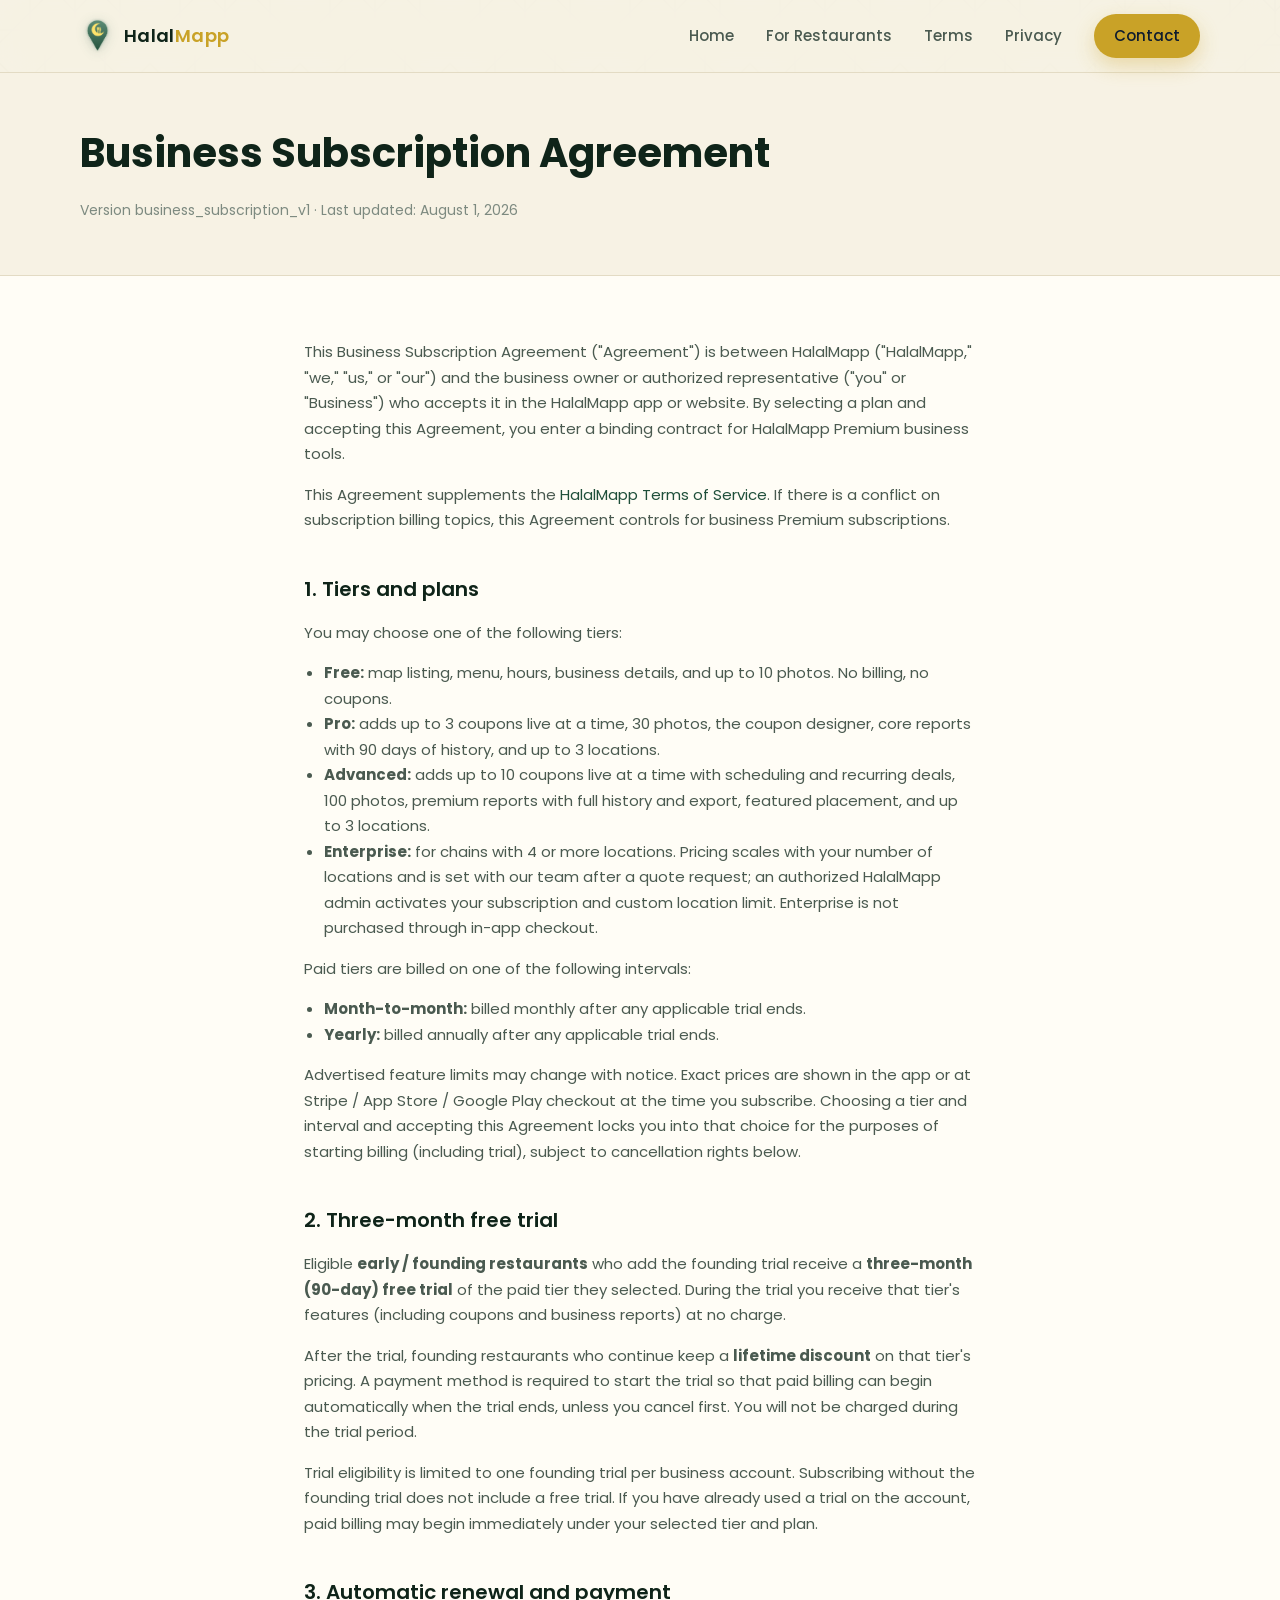
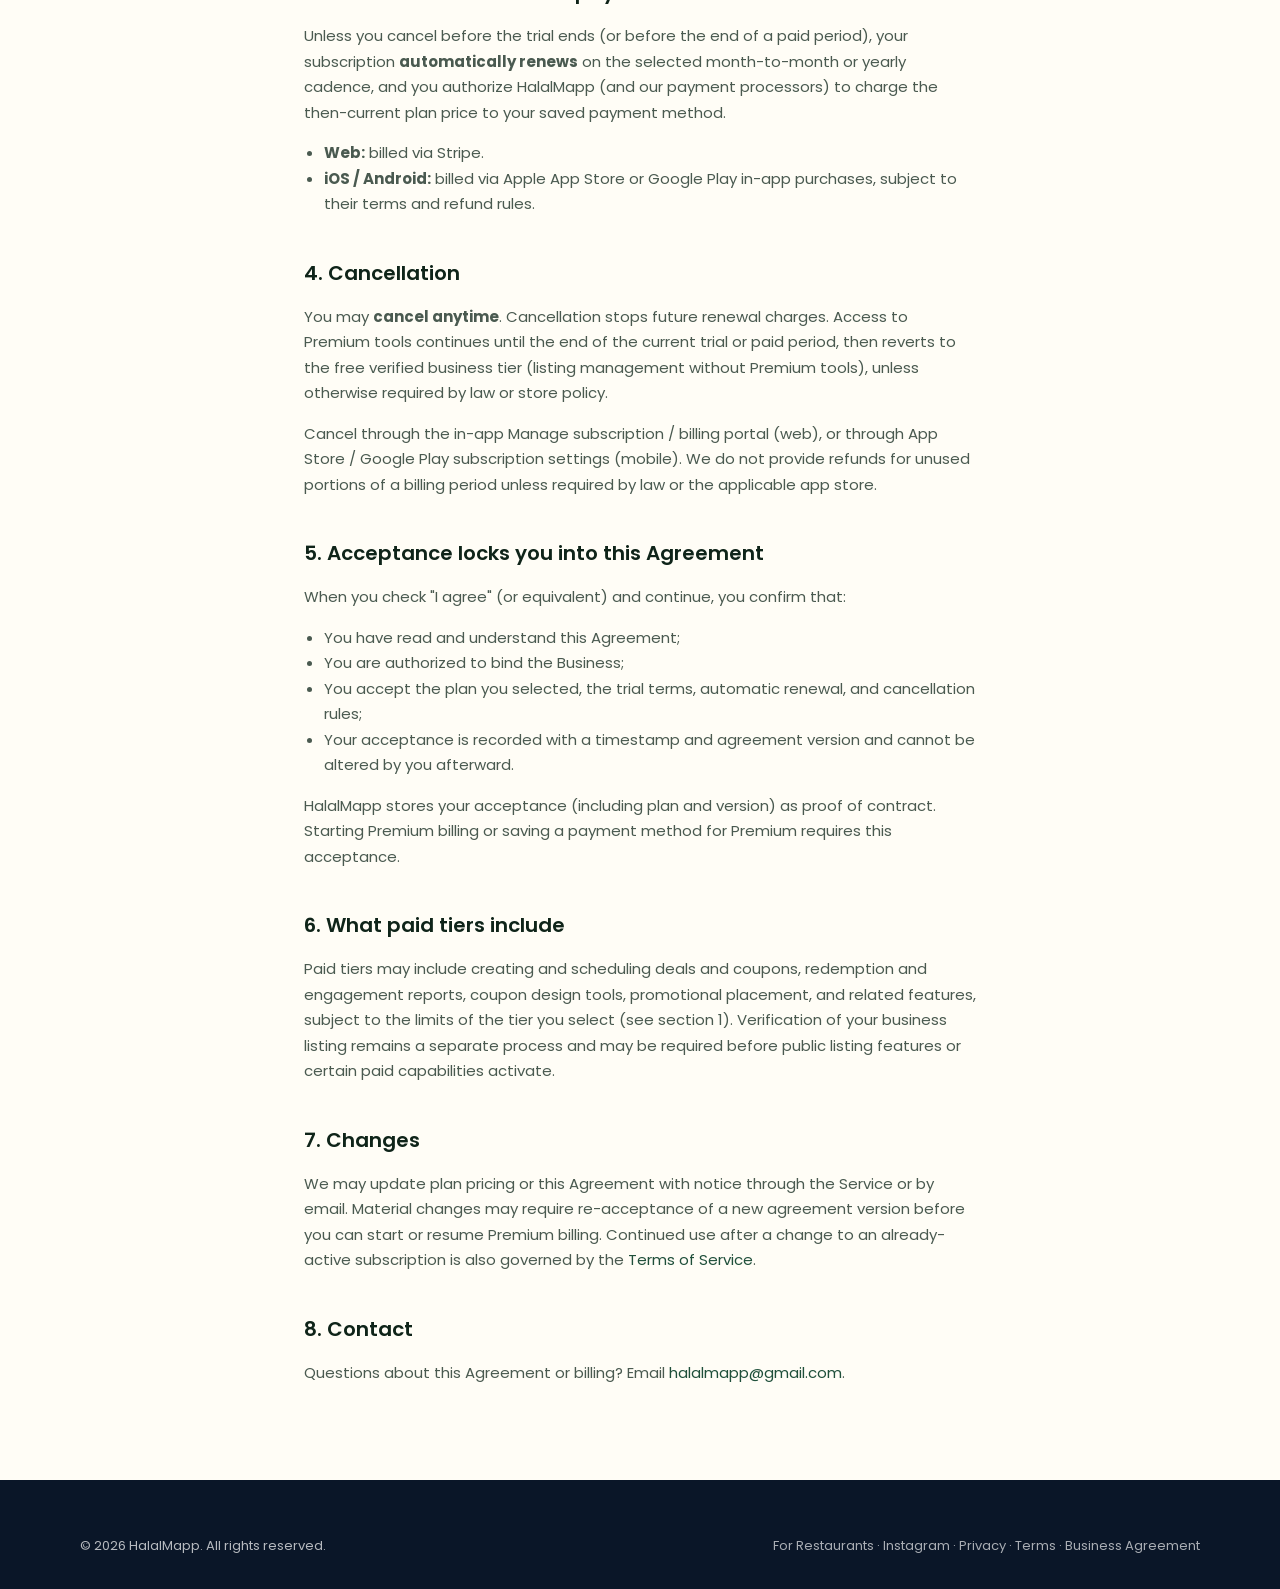
==== commit cc7efbdd: "Match the Instagram launch look on the marketing site. Bring back navy, tile the Khatim lattice as r" ====
--- a/business-agreement/index.html
+++ b/business-agreement/index.html
@@ -11,15 +11,16 @@
   <link rel="apple-touch-icon" href="/assets/apple-touch-icon.png">
   <link rel="preconnect" href="https://fonts.googleapis.com">
   <link rel="preconnect" href="https://fonts.gstatic.com" crossorigin>
-  <link href="https://fonts.googleapis.com/css2?family=Amiri:wght@700&family=Poppins:wght@400;500;600;700&display=swap" rel="stylesheet">
+  <link href="https://fonts.googleapis.com/css2?family=Amiri:wght@700&family=Poppins:wght@400;500;600;700;800&display=swap" rel="stylesheet">
   <link rel="stylesheet" href="/css/styles.css">
+  <link rel="stylesheet" href="/css/brand.css">
 </head>
 <body>
   <header class="site-header">
     <div class="container header-inner">
       <a href="/" class="logo">
         <img class="logo-image" src="/assets/halalmapp-logo-official.png" alt="" width="40" height="48">
-        <span>HalalMapp</span>
+        <span>Halal<span class="logo-accent">Mapp</span></span>
       </a>
       <nav class="nav-desktop" aria-label="Main">
         <a href="/">Home</a>
--- a/css/styles.css
+++ b/css/styles.css
@@ -29,14 +29,14 @@
   --green: #4a8f6e;
   --green-dark: #2f6b4f;
   --green-light: #6ca889;
-  --cream: #0f2419;
-  --surface: #163023;
-  --surface-muted: #1e3d2c;
+  --cream: #0a1628;
+  --surface: #122033;
+  --surface-muted: #1a2b42;
   --text: #f6f7f9;
-  --text-secondary: #b7c9bc;
-  --text-light: #7f9a88;
-  --border: #2f5640;
-  --header-bg: rgba(15, 36, 25, 0.9);
+  --text-secondary: #a8b4c4;
+  --text-light: #7a8699;
+  --border: #2a3f5c;
+  --header-bg: rgba(10, 22, 40, 0.9);
   --shadow: 0 4px 24px rgba(0, 0, 0, 0.22);
   --shadow-lg: 0 16px 48px rgba(0, 0, 0, 0.34);
 }
@@ -269,7 +269,7 @@
   position: relative;
   overflow: hidden;
   padding: 5.5rem 0 3.5rem;
-  background: #0f2419;
+  background: linear-gradient(160deg, #0f2419 0%, #12302c 38%, #0a1628 100%);
   color: var(--white);
 }
 
@@ -789,6 +789,12 @@
   background: var(--surface);
   border-top: 1px solid var(--border);
   position: relative;
+  overflow: hidden;
+}
+
+.features-section .container {
+  position: relative;
+  z-index: 2;
 }
 
 .features-intro {
@@ -798,6 +804,10 @@
 
 .features-intro .section-subtitle {
   margin-bottom: 0;
+}
+
+.features-intro .chip-row {
+  margin-top: 1.25rem;
 }
 
 /* Photos on the left, feature copy alongside them */
@@ -925,6 +935,19 @@
 
 .split-section {
   background: var(--surface);
+  position: relative;
+  overflow: hidden;
+}
+
+#businesses {
+  position: relative;
+  overflow: hidden;
+}
+
+#businesses .container,
+.split-section .container {
+  position: relative;
+  z-index: 2;
 }
 
 .split-grid {
@@ -1011,6 +1034,44 @@
   border-top: 1px solid var(--border);
 }
 
+.waitlist-section.band-navy {
+  position: relative;
+  overflow: hidden;
+  background: #0a1628;
+  color: #f6f7f9;
+  border-top: 1px solid rgba(42, 63, 92, 0.8);
+}
+
+.waitlist-section.band-navy .section-label,
+.waitlist-section.band-navy .section-title,
+.waitlist-section.band-navy .waitlist-label {
+  color: #f6f7f9;
+}
+
+.waitlist-section.band-navy .section-subtitle,
+.waitlist-section.band-navy .waitlist-perks li,
+.waitlist-section.band-navy .waitlist-fineprint {
+  color: #a8b4c4;
+}
+
+.waitlist-section.band-navy .waitlist-fineprint a {
+  color: var(--gold-light);
+}
+
+.waitlist-section.band-navy .waitlist-status.is-success {
+  color: #7fe0ae;
+}
+
+.waitlist-section.band-navy .container {
+  position: relative;
+  z-index: 2;
+}
+
+.waitlist-section.band-navy .waitlist-card {
+  background: rgba(18, 32, 51, 0.92);
+  border: 1px solid rgba(201, 162, 39, 0.32);
+}
+
 .waitlist-card {
   display: grid;
   grid-template-columns: 1.1fr 1fr;
@@ -1021,6 +1082,7 @@
   border: 1px solid var(--border);
   border-radius: var(--radius);
   box-shadow: var(--shadow-lg);
+  position: relative;
 }
 
 .waitlist-copy .section-subtitle {
@@ -1124,9 +1186,20 @@
 /* ─── Restaurant partner page ─── */
 
 .partner-hero {
+  --motif: #1f4f3a;
+  position: relative;
+  overflow: hidden;
   padding: 4.5rem 0 3.5rem;
-  background: var(--surface);
+  background: var(--cream);
   border-bottom: 1px solid var(--border);
+}
+
+.partner-hero h1 {
+  margin: 0.75rem 0 1rem;
+  font-size: clamp(2rem, 5vw, 3.15rem);
+  line-height: 1.08;
+  font-weight: 800;
+  letter-spacing: -0.03em;
 }
 
 .partner-hero-grid {
@@ -1136,13 +1209,6 @@
   align-items: center;
 }
 
-.partner-hero h1 {
-  margin: 0.75rem 0 1rem;
-  font-size: clamp(2rem, 5vw, 3.15rem);
-  line-height: 1.15;
-  font-weight: 700;
-}
-
 .partner-tagline {
   color: var(--text-secondary);
   font-size: 1.0625rem;
@@ -1150,8 +1216,9 @@
 }
 
 .partner-badge {
-  background: var(--surface-muted);
-  color: var(--text);
+  background: rgba(201, 162, 39, 0.16);
+  border-color: rgba(168, 134, 28, 0.5);
+  color: #8a6d12;
 }
 
 .partner-hero-card {
@@ -1371,14 +1438,24 @@
 /* ─── Download CTA ─── */
 
 .cta-section {
-  background: linear-gradient(135deg, var(--green) 0%, var(--green-dark) 100%);
+  --motif: #c9a227;
+  position: relative;
+  overflow: hidden;
+  background: #0d3b2a;
   color: var(--white);
   text-align: center;
   padding: 4.5rem 0;
 }
 
-.cta-section .section-title {
-  color: var(--white);
+.cta-section .container,
+.site-footer .container,
+.partner-hero-grid {
+  position: relative;
+  z-index: 2;
+}
+
+.cta-section .accent {
+  color: var(--gold-light);
 }
 
 .cta-section .section-subtitle {
@@ -1401,7 +1478,7 @@
   padding: 0.75rem 1.5rem;
   background: rgba(0, 0, 0, 0.25);
   border: 1.5px solid rgba(255, 255, 255, 0.3);
-  border-radius: var(--radius-sm);
+  border-radius: var(--radius-pill);
   color: var(--white);
   font-weight: 500;
   transition: background 0.2s ease, transform 0.2s ease;
@@ -1428,6 +1505,12 @@
   margin-top: 1.25rem;
   font-size: 0.875rem;
   opacity: 0.75;
+}
+
+.coming-soon-note a {
+  color: var(--gold-light);
+  text-decoration: underline;
+  text-underline-offset: 3px;
 }
 
 /* ─── Contact ─── */
@@ -1469,7 +1552,7 @@
 /* ─── Legal pages ─── */
 
 .legal-hero {
-  background: var(--surface);
+  background: var(--cream);
   border-bottom: 1px solid var(--border);
   padding: 3rem 0 2.5rem;
 }
@@ -1574,7 +1657,10 @@
 /* ─── Footer ─── */
 
 .site-footer {
-  background: #1a1f1a;
+  --motif: #c9a227;
+  position: relative;
+  overflow: hidden;
+  background: #0a1628;
   color: rgba(255, 255, 255, 0.7);
   padding: 3.5rem 0 2rem;
 }
@@ -1712,17 +1798,6 @@
     padding: 4.25rem 0 2.25rem;
   }
 
-  .header-lanterns {
-    height: 3.5rem;
-  }
-
-  .hero-calligraphy {
-    top: 3rem;
-    bottom: auto;
-    height: 18rem;
-    opacity: 0.4;
-  }
-
   section {
     padding: 3.5rem 0;
   }
@@ -1744,8 +1819,7 @@
 }
 
 @media (prefers-reduced-motion: reduce) {
-  .header-lanterns-art,
-  .hero-pattern {
-    animation: none;
-  }
-}
+  html {
+    scroll-behavior: auto;
+  }
+}
--- a/css/brand.css
+++ b/css/brand.css
@@ -0,0 +1,443 @@
+/* HalalMapp marketing — Instagram launch look
+   Ports the 9-post system: Khatim lattice, map plate, fanoos lanterns,
+   forest / cream / emerald palettes, gold wordmark, pill chips.
+   Load AFTER styles.css.
+*/
+
+:root {
+  --navy: #0a1628;
+  --navy-mid: #122033;
+  --navy-card: #1a2b42;
+  --motif: #1f4f3a;
+  --pop: #a8861c;
+  --font-display: "Amiri", Georgia, serif;
+}
+
+[data-theme="dark"] {
+  --motif: #c9a227;
+  --pop: #ddbf4a;
+}
+
+/* Site-wide Khatim lattice — tiled SVG, same 8-point star as the feed */
+body::before {
+  content: "";
+  position: fixed;
+  inset: 0;
+  z-index: 0;
+  pointer-events: none;
+  opacity: 0.2;
+  background-image: url("/assets/khatim-ink.svg");
+  background-repeat: repeat;
+  background-size: 150px 150px;
+}
+
+[data-theme="dark"] body::before {
+  background-image: url("/assets/khatim-gold.svg");
+  opacity: 0.16;
+}
+
+.site-header,
+main,
+.site-footer {
+  position: relative;
+  z-index: 1;
+}
+
+.site-header {
+  z-index: 100;
+}
+
+.logo-accent {
+  color: var(--gold);
+}
+
+/* Gold rule + uppercase label — same as IG eyebrow */
+.eyebrow {
+  display: inline-flex;
+  align-items: center;
+  gap: 0.6rem;
+  font-size: 0.75rem;
+  font-weight: 600;
+  letter-spacing: 0.18em;
+  text-transform: uppercase;
+  color: var(--gold);
+  margin-bottom: 0.85rem;
+}
+
+.eyebrow::before {
+  content: "";
+  width: 1.75rem;
+  height: 2px;
+  background: var(--gold);
+}
+
+.hero .eyebrow {
+  color: var(--gold-light);
+}
+
+.hero .eyebrow::before {
+  background: var(--gold-light);
+}
+
+.headline-accent,
+.hero h1 .accent,
+.partner-hero h1 .accent,
+.section-title .accent {
+  color: var(--gold);
+}
+
+.hero h1 .accent {
+  color: var(--gold-light);
+}
+
+/* ─── Khatim lattice overlay (hero / CTA / footer) ─── */
+
+.motif-lattice {
+  position: absolute;
+  inset: 0;
+  z-index: 0;
+  opacity: 0.24;
+  pointer-events: none;
+}
+
+.motif-lattice > i {
+  position: absolute;
+  inset: 0;
+  display: block;
+  background-image: url("/assets/khatim-gold.svg");
+  background-repeat: repeat;
+  background-size: 150px 150px;
+}
+
+.motif-lattice.ink > i {
+  background-image: url("/assets/khatim-ink.svg");
+}
+
+.motif-lattice.navy > i {
+  background-image: url("/assets/khatim-navy.svg");
+}
+
+.motif-lattice.strong {
+  opacity: 0.34;
+}
+
+.motif-lattice.soft {
+  opacity: 0.16;
+}
+
+.motif-lattice.even {
+  opacity: 0.2;
+}
+
+/* ─── Map plate + grid overlay (feed posts 1 & 4) ─── */
+
+.bg-map {
+  position: absolute;
+  inset: 0;
+  z-index: 0;
+  overflow: hidden;
+  pointer-events: none;
+  background-color: #0a1628;
+}
+
+.bg-map::before {
+  content: "";
+  position: absolute;
+  inset: 0;
+  background-image: url("/assets/map-bg-plate.jpg");
+  background-size: cover;
+  background-position: center;
+  background-repeat: no-repeat;
+  opacity: 0.38;
+  filter: saturate(0.85) contrast(1.04) brightness(1.12);
+}
+
+.bg-map::after {
+  content: "";
+  position: absolute;
+  inset: 0;
+  background-color: rgba(10, 22, 40, 0.38);
+  background-image:
+    linear-gradient(rgba(47, 107, 79, 0.18) 1px, transparent 1px),
+    linear-gradient(90deg, rgba(47, 107, 79, 0.18) 1px, transparent 1px),
+    radial-gradient(ellipse 80% 60% at 70% 30%, rgba(74, 143, 110, 0.16), transparent 55%),
+    radial-gradient(ellipse 70% 50% at 20% 80%, rgba(201, 162, 39, 0.08), transparent 50%),
+    linear-gradient(160deg, transparent 45%, rgba(15, 36, 25, 0.24) 100%),
+    repeating-linear-gradient(
+      -18deg,
+      transparent,
+      transparent 46px,
+      rgba(74, 143, 110, 0.07) 46px,
+      rgba(74, 143, 110, 0.07) 48px
+    );
+  background-size:
+    72px 72px,
+    72px 72px,
+    100% 100%,
+    100% 100%,
+    100% 100%,
+    auto;
+}
+
+/* ─── Warm glow + fanoos lanterns ─── */
+
+.glow-warm {
+  position: absolute;
+  inset: 0;
+  z-index: 0;
+  pointer-events: none;
+  background:
+    radial-gradient(ellipse 60% 45% at 78% 16%, rgba(255, 200, 80, 0.2), transparent 60%),
+    radial-gradient(ellipse 55% 40% at 12% 84%, rgba(47, 107, 79, 0.2), transparent 58%);
+}
+
+.lantern {
+  position: absolute;
+  z-index: 1;
+  pointer-events: none;
+  background-repeat: no-repeat;
+  background-position: center;
+  background-size: contain;
+  background-image: url("data:image/svg+xml,%3Csvg xmlns='http://www.w3.org/2000/svg' viewBox='0 0 100 170' fill='none' stroke='%23c9a227' stroke-width='3.2' stroke-linejoin='round' stroke-linecap='round'%3E%3Cpath d='M50 2v12'/%3E%3Cpath d='M44 20a6 6 0 1 1 12 0a6 6 0 1 1-12 0'/%3E%3Cpath d='M36 30h28l-5 11H41z'/%3E%3Cpath d='M41 41C21 60 21 104 39 122h22c18-18 18-62-2-81z'/%3E%3Cpath d='M39 122h22l-4 11H43z'/%3E%3Cpath d='M50 133v7'/%3E%3Cpath d='M45 146a5 5 0 1 1 10 0a5 5 0 1 1-10 0'/%3E%3Cpath d='M50 41v81M44 48v67M56 48v67'/%3E%3Cpath d='M24 70h52M26 100h48'/%3E%3C/svg%3E");
+}
+
+.lantern.alt {
+  background-image: url("data:image/svg+xml,%3Csvg xmlns='http://www.w3.org/2000/svg' viewBox='0 0 100 170' fill='none' stroke='%23c9a227' stroke-width='3.2' stroke-linejoin='round' stroke-linecap='round'%3E%3Cpath d='M50 2v14'/%3E%3Cpath d='M43 22a7 7 0 1 1 14 0a7 7 0 1 1-14 0'/%3E%3Cpath d='M32 34h36l-7 10H39z'/%3E%3Cpath d='M39 44C17 66 17 100 34 118h32c17-18 17-52-5-74z'/%3E%3Cpath d='M34 118h32l-6 12H40z'/%3E%3Cpath d='M50 130v9'/%3E%3Cpath d='M43 148a7 7 0 1 1 14 0a7 7 0 1 1-14 0'/%3E%3Cpath d='M50 44v74'/%3E%3Cpath d='M22 81h56'/%3E%3Cpath d='M36 58 64 58M36 104 64 104'/%3E%3C/svg%3E");
+}
+
+.lantern.glow::before {
+  content: "";
+  position: absolute;
+  inset: 22% 16% 26%;
+  border-radius: 50%;
+  background: radial-gradient(circle, rgba(255, 208, 92, 0.42), transparent 68%);
+  filter: blur(10px);
+}
+
+.lantern.hang::after {
+  content: "";
+  position: absolute;
+  left: 50%;
+  bottom: 100%;
+  width: 2px;
+  height: 220px;
+  background: linear-gradient(180deg, transparent, var(--gold, #c9a227));
+  opacity: 0.35;
+}
+
+.crescent {
+  position: absolute;
+  top: 5.5rem;
+  right: 16%;
+  width: 5.25rem;
+  height: 5.25rem;
+  border-radius: 50%;
+  box-shadow: 1.7rem 1rem 0 0 rgba(255, 215, 94, 0.48);
+  z-index: 1;
+  pointer-events: none;
+  filter: blur(0.3px);
+}
+
+/* ─── Chips ─── */
+
+.chip-row {
+  display: flex;
+  flex-wrap: wrap;
+  gap: 0.5rem;
+  margin-top: 1.25rem;
+}
+
+.chip {
+  display: inline-flex;
+  align-items: center;
+  padding: 0.45rem 0.95rem;
+  border-radius: 999px;
+  background: rgba(30, 61, 44, 0.72);
+  border: 1px solid rgba(47, 107, 79, 0.55);
+  font-size: 0.8125rem;
+  font-weight: 500;
+  color: #f6f7f9;
+}
+
+.chip.gold {
+  background: rgba(201, 162, 39, 0.15);
+  border-color: rgba(201, 162, 39, 0.5);
+  color: var(--gold-light);
+}
+
+.chip.ink {
+  background: rgba(15, 36, 25, 0.05);
+  border-color: rgba(15, 36, 25, 0.16);
+  color: var(--green-dark);
+}
+
+.chip.ink.gold {
+  background: rgba(201, 162, 39, 0.16);
+  border-color: rgba(168, 134, 28, 0.5);
+  color: #8a6d12;
+}
+
+[data-theme="dark"] .chip.ink {
+  background: rgba(30, 61, 44, 0.72);
+  border-color: rgba(47, 107, 79, 0.55);
+  color: #f6f7f9;
+}
+
+[data-theme="dark"] .chip.ink.gold {
+  background: rgba(201, 162, 39, 0.15);
+  border-color: rgba(201, 162, 39, 0.5);
+  color: var(--gold-light);
+}
+
+/* ─── Section bands (9-grid palettes) ─── */
+
+.band-forest,
+.cta-section,
+.site-footer {
+  --motif: #c9a227;
+}
+
+.band-emerald {
+  --motif: #7fe0ae;
+  background: #0d3b2a;
+  color: #f2fbf6;
+}
+
+.device-halo {
+  position: absolute;
+  left: 50%;
+  top: 50%;
+  transform: translate(-50%, -50%);
+  width: min(120%, 28rem);
+  height: min(120%, 28rem);
+  border-radius: 50%;
+  background: radial-gradient(circle, rgba(127, 224, 174, 0.22), transparent 62%);
+  z-index: 0;
+  pointer-events: none;
+}
+
+.halo-ring {
+  position: absolute;
+  left: 50%;
+  top: 50%;
+  transform: translate(-50%, -50%);
+  width: min(108%, 24rem);
+  height: min(108%, 24rem);
+  border-radius: 50%;
+  border: 2px dashed rgba(255, 215, 94, 0.28);
+  z-index: 0;
+  pointer-events: none;
+}
+
+@media (max-width: 900px) {
+  .crescent {
+    right: 6%;
+    top: 4.25rem;
+    width: 3.5rem;
+    height: 3.5rem;
+    box-shadow: 1.1rem 0.65rem 0 0 rgba(255, 215, 94, 0.45);
+  }
+
+  .lantern.hero-lantern--lg {
+    display: none;
+  }
+
+  .deal-scatter .hide-mobile {
+    display: none;
+  }
+}
+
+@media (prefers-reduced-motion: reduce) {
+  .lantern.glow::before {
+    filter: none;
+  }
+}
+
+/* ─── Coupon scatter (Instagram coupons post) ─── */
+
+.deal-scatter {
+  position: absolute;
+  inset: 0;
+  z-index: 1;
+  overflow: hidden;
+  pointer-events: none;
+}
+
+.deal-scatter .pct-tag {
+  position: absolute;
+  font-weight: 800;
+  letter-spacing: -0.04em;
+  white-space: nowrap;
+  color: rgba(201, 162, 39, 0.22);
+  line-height: 1;
+}
+
+.deal-scatter .pct-tag.faint {
+  color: rgba(168, 180, 196, 0.16);
+}
+
+.deal-scatter .pct-tag.outline {
+  color: transparent;
+  -webkit-text-stroke: 2px rgba(201, 162, 39, 0.2);
+}
+
+.mini-coupon {
+  --stub: 34px;
+  --c: 7px;
+  position: absolute;
+  display: grid;
+  grid-template-columns: 1fr var(--stub);
+  align-items: center;
+  background: rgba(26, 43, 66, 0.55);
+  clip-path: polygon(
+    var(--c) 0,
+    calc(100% - var(--stub) - var(--c)) 0,
+    calc(100% - var(--stub)) var(--c),
+    calc(100% - var(--stub) + var(--c)) 0,
+    calc(100% - var(--c)) 0,
+    100% var(--c),
+    100% calc(100% - var(--c)),
+    calc(100% - var(--c)) 100%,
+    calc(100% - var(--stub) + var(--c)) 100%,
+    calc(100% - var(--stub)) calc(100% - var(--c)),
+    calc(100% - var(--stub) - var(--c)) 100%,
+    var(--c) 100%,
+    0 calc(100% - var(--c)),
+    0 var(--c)
+  );
+}
+
+.mini-coupon .mc-label {
+  padding-left: 12px;
+  font-size: 13px;
+  font-weight: 800;
+  letter-spacing: -0.03em;
+  color: rgba(221, 191, 74, 0.55);
+}
+
+.mini-coupon .mc-stub {
+  height: 100%;
+  display: grid;
+  place-items: center;
+  background: rgba(201, 162, 39, 0.12);
+  font-size: 12px;
+  font-weight: 800;
+  color: rgba(221, 191, 74, 0.5);
+  border-left: 2px dashed rgba(201, 162, 39, 0.3);
+}
+
+.mini-coupon.gold {
+  background: rgba(201, 162, 39, 0.16);
+}
+
+.mini-coupon.green {
+  background: rgba(47, 107, 79, 0.45);
+}
+
+.waitlist-section .deal-scatter .pct-tag {
+  color: rgba(201, 162, 39, 0.28);
+}
+
+.waitlist-section .deal-scatter .pct-tag.faint {
+  color: rgba(168, 180, 196, 0.18);
+}
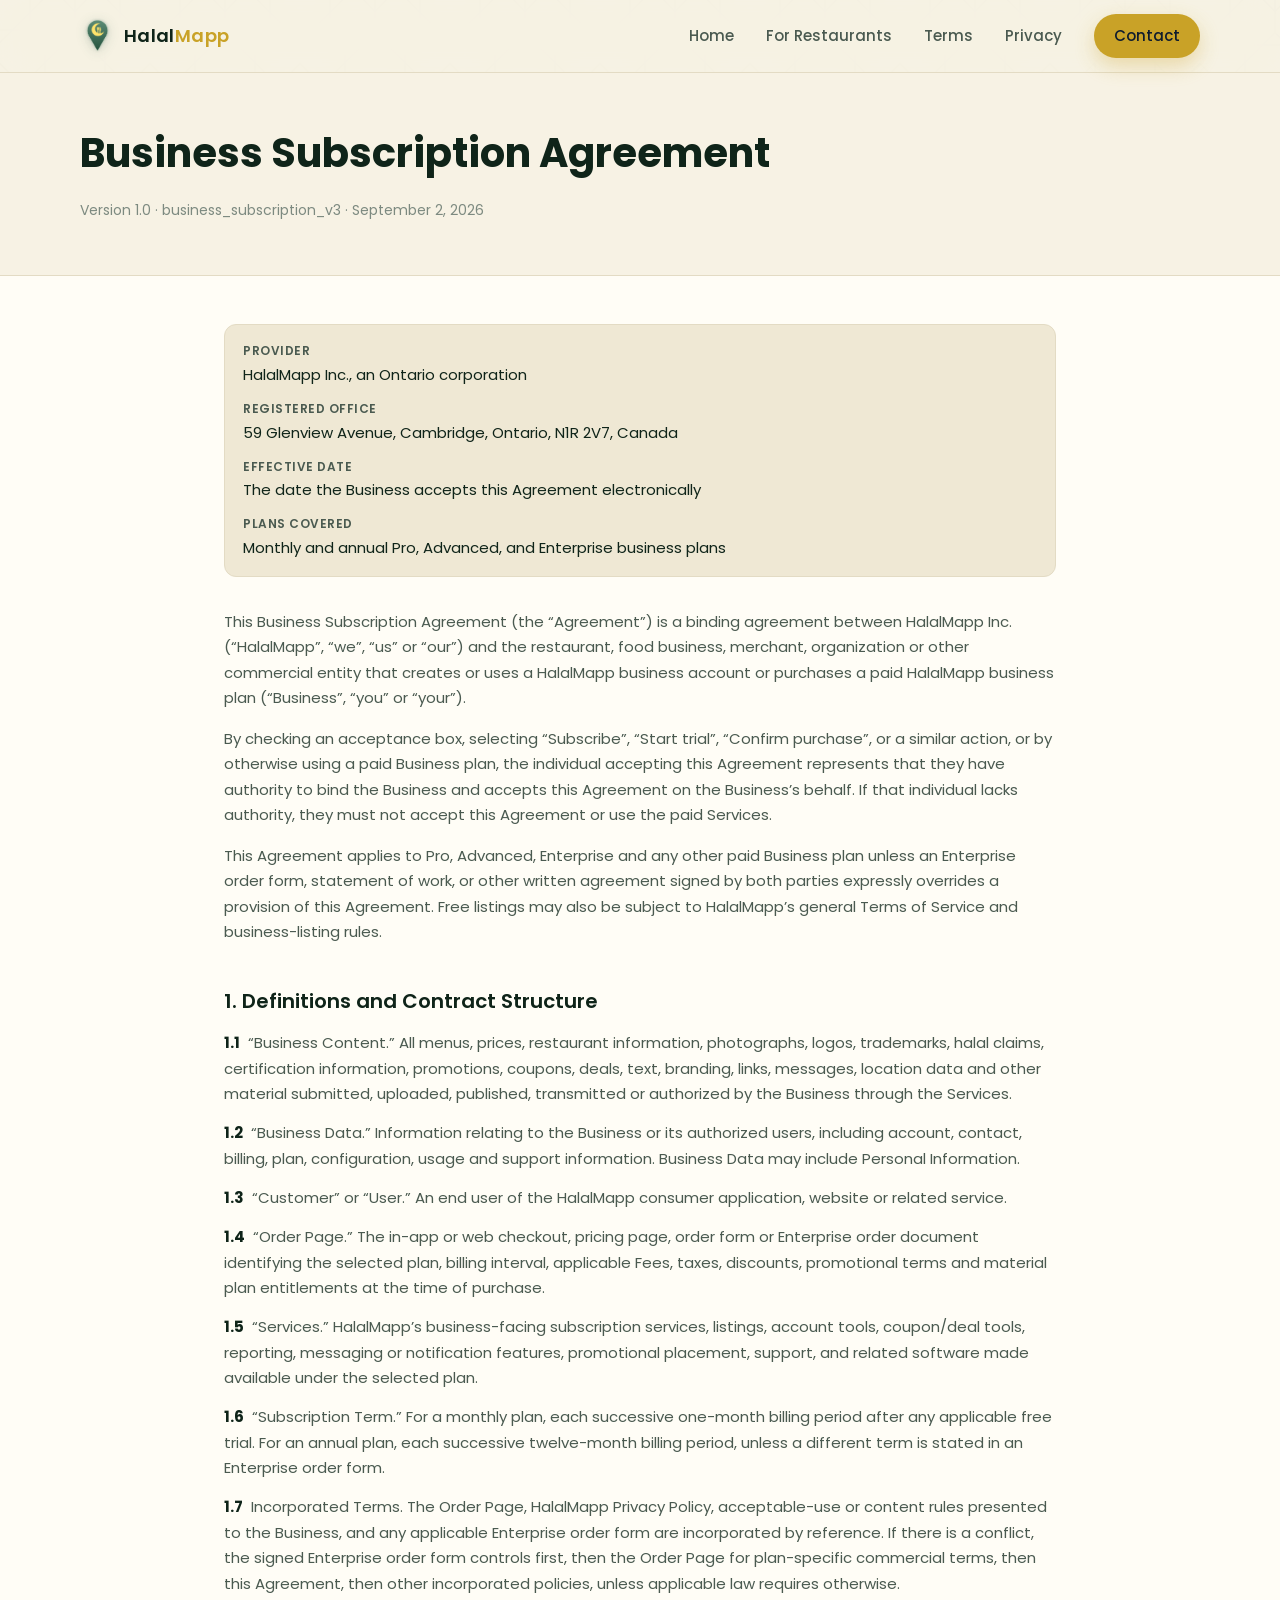
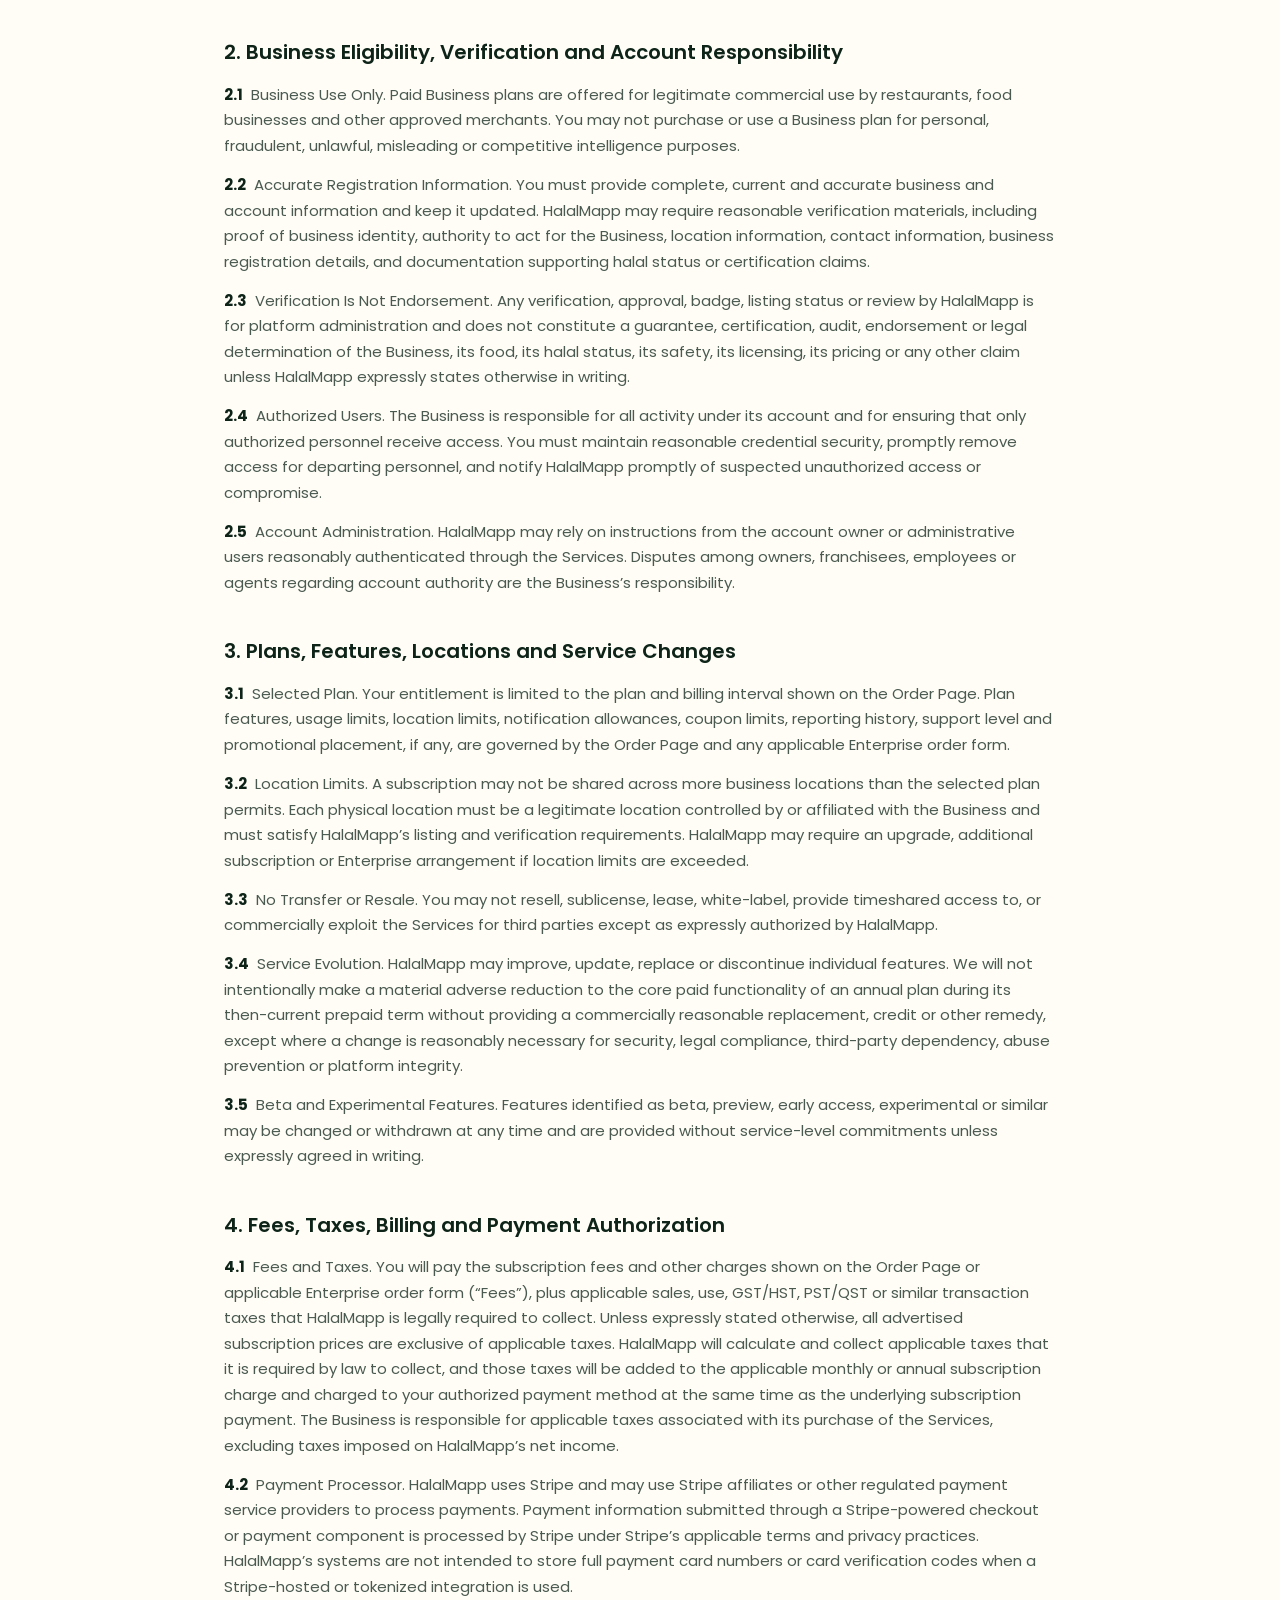
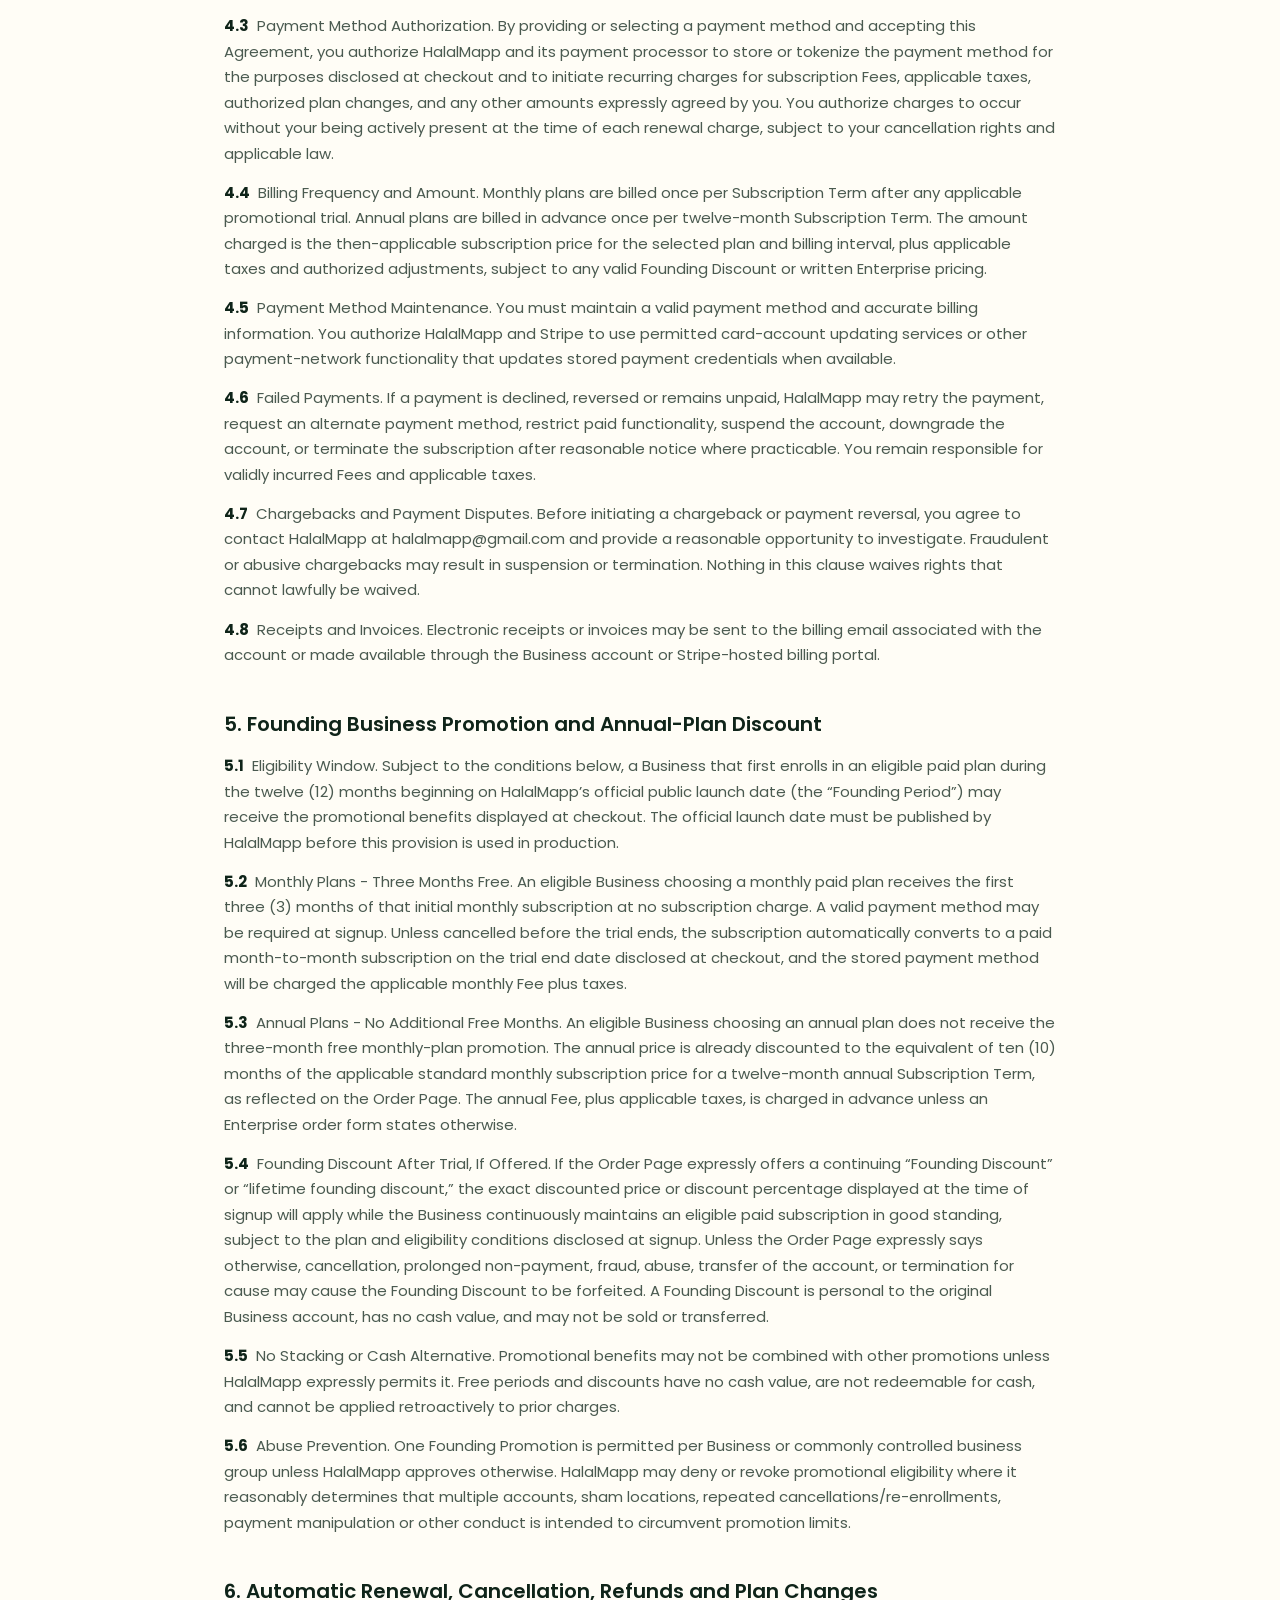
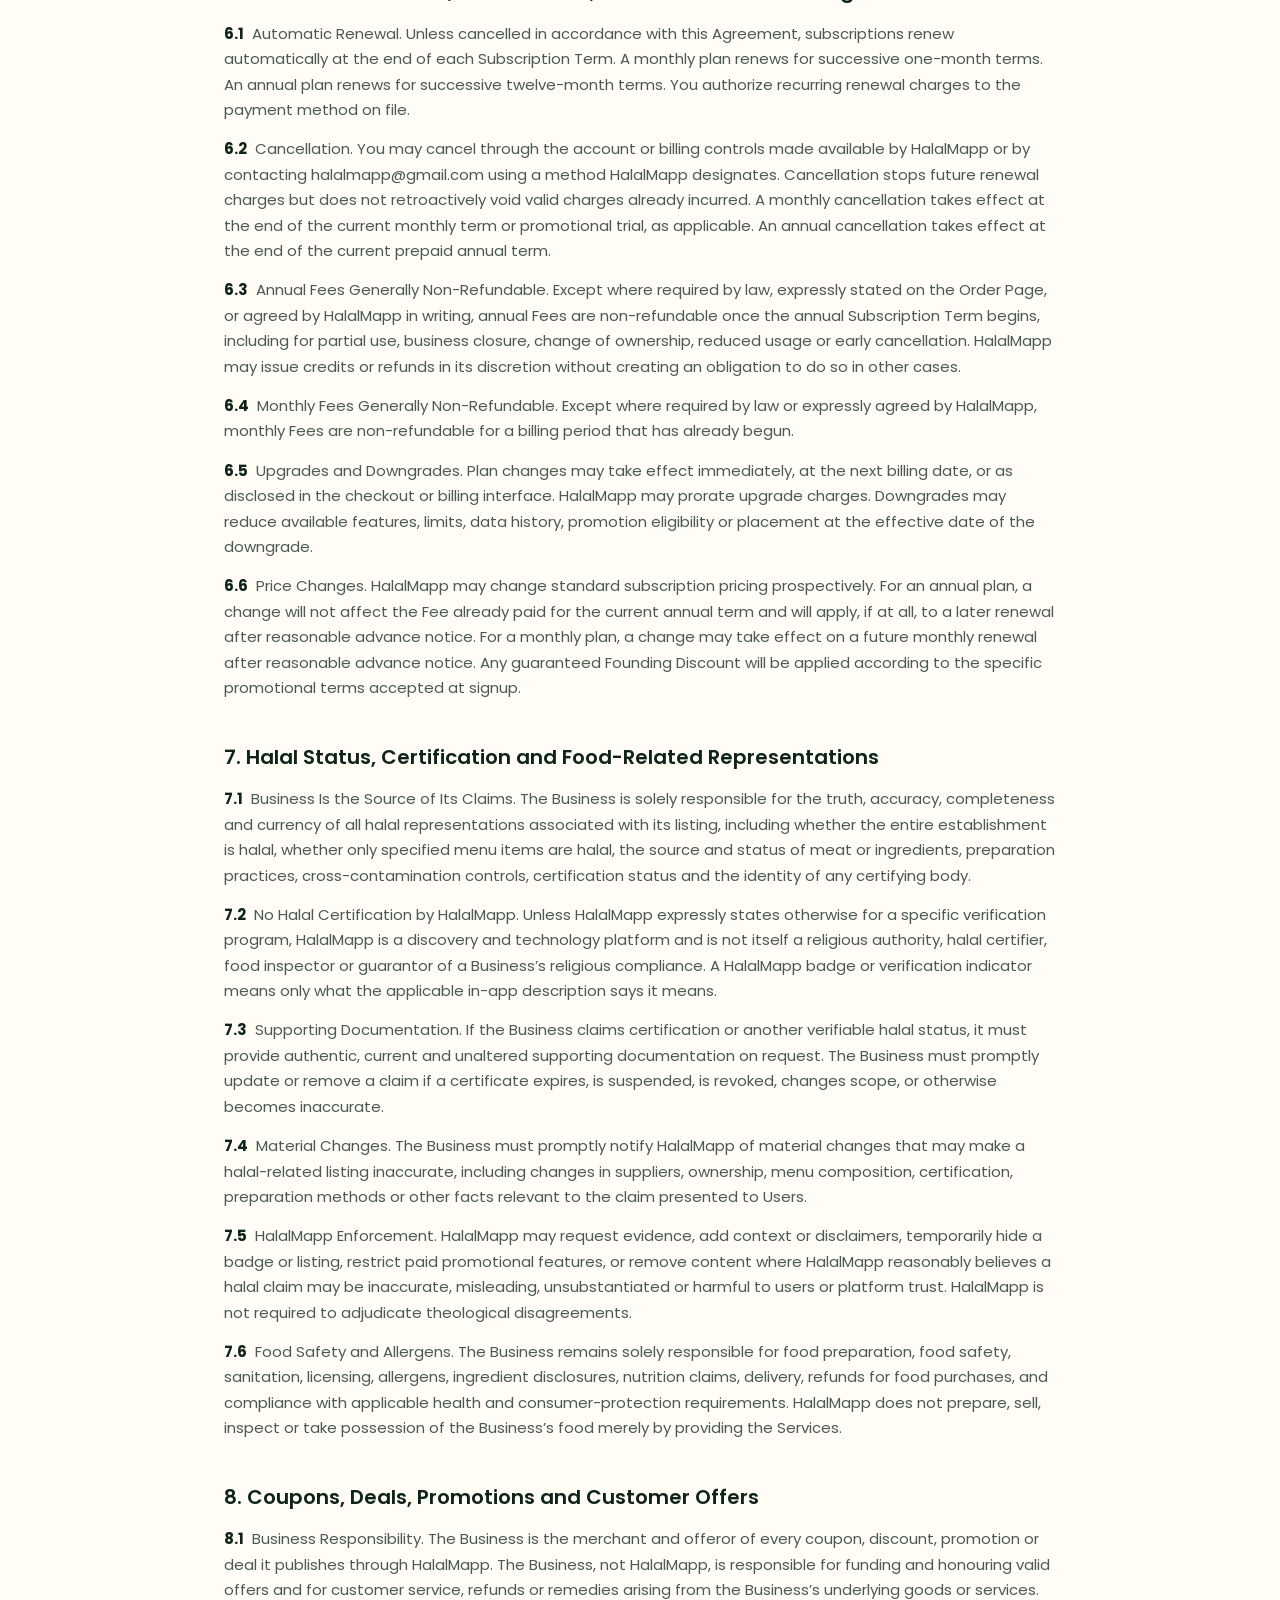
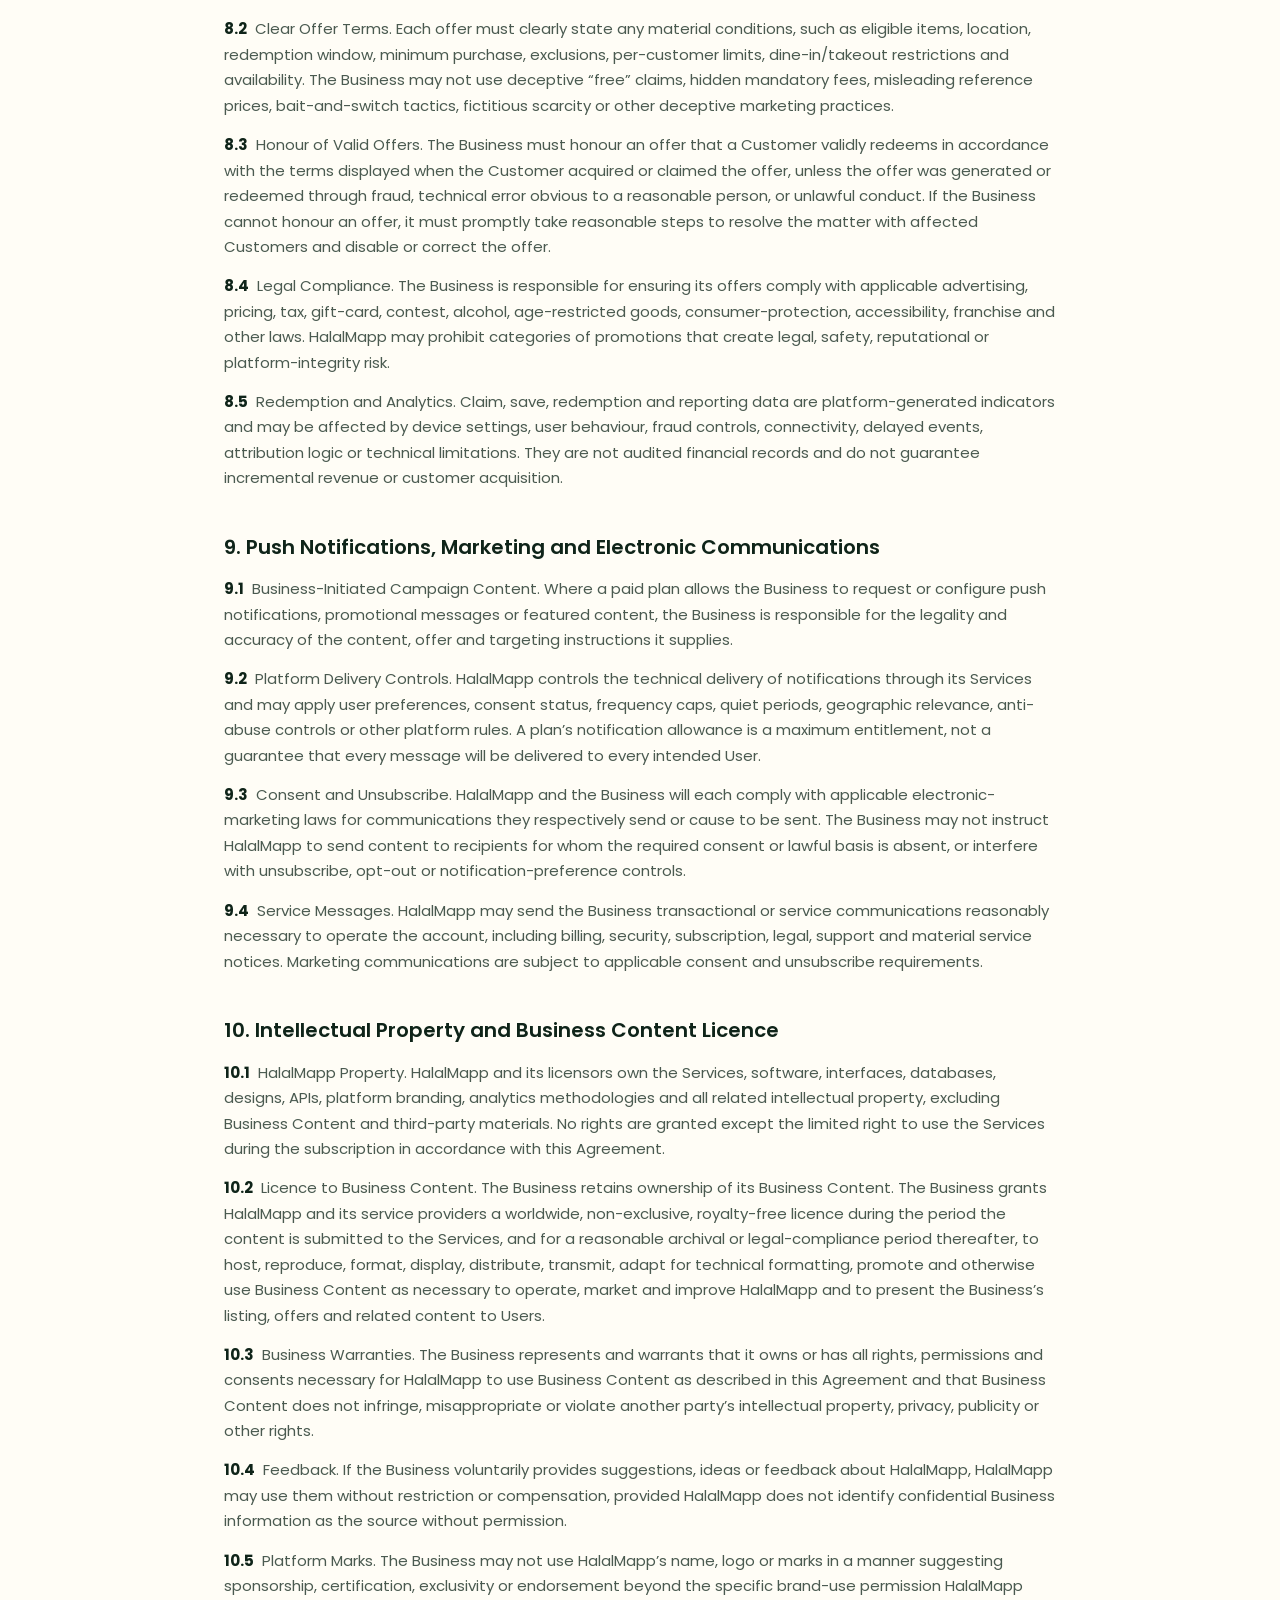
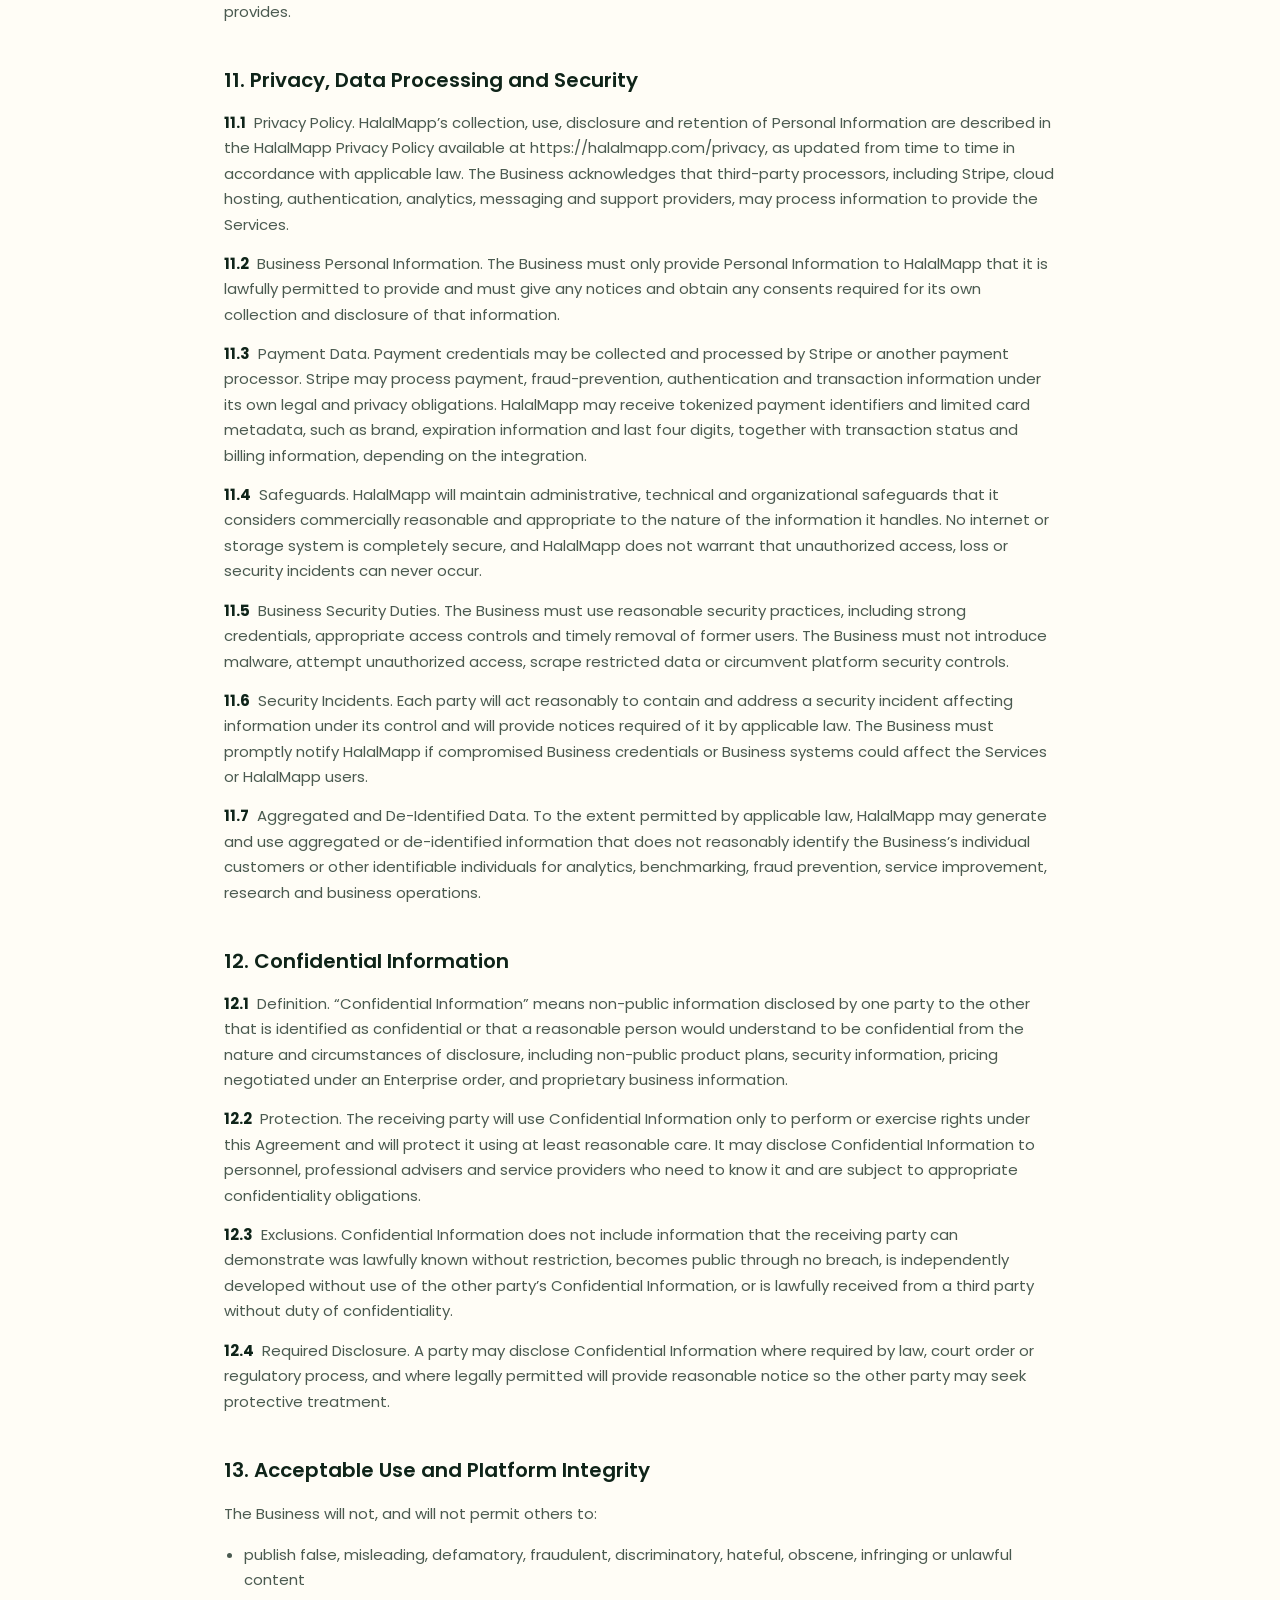
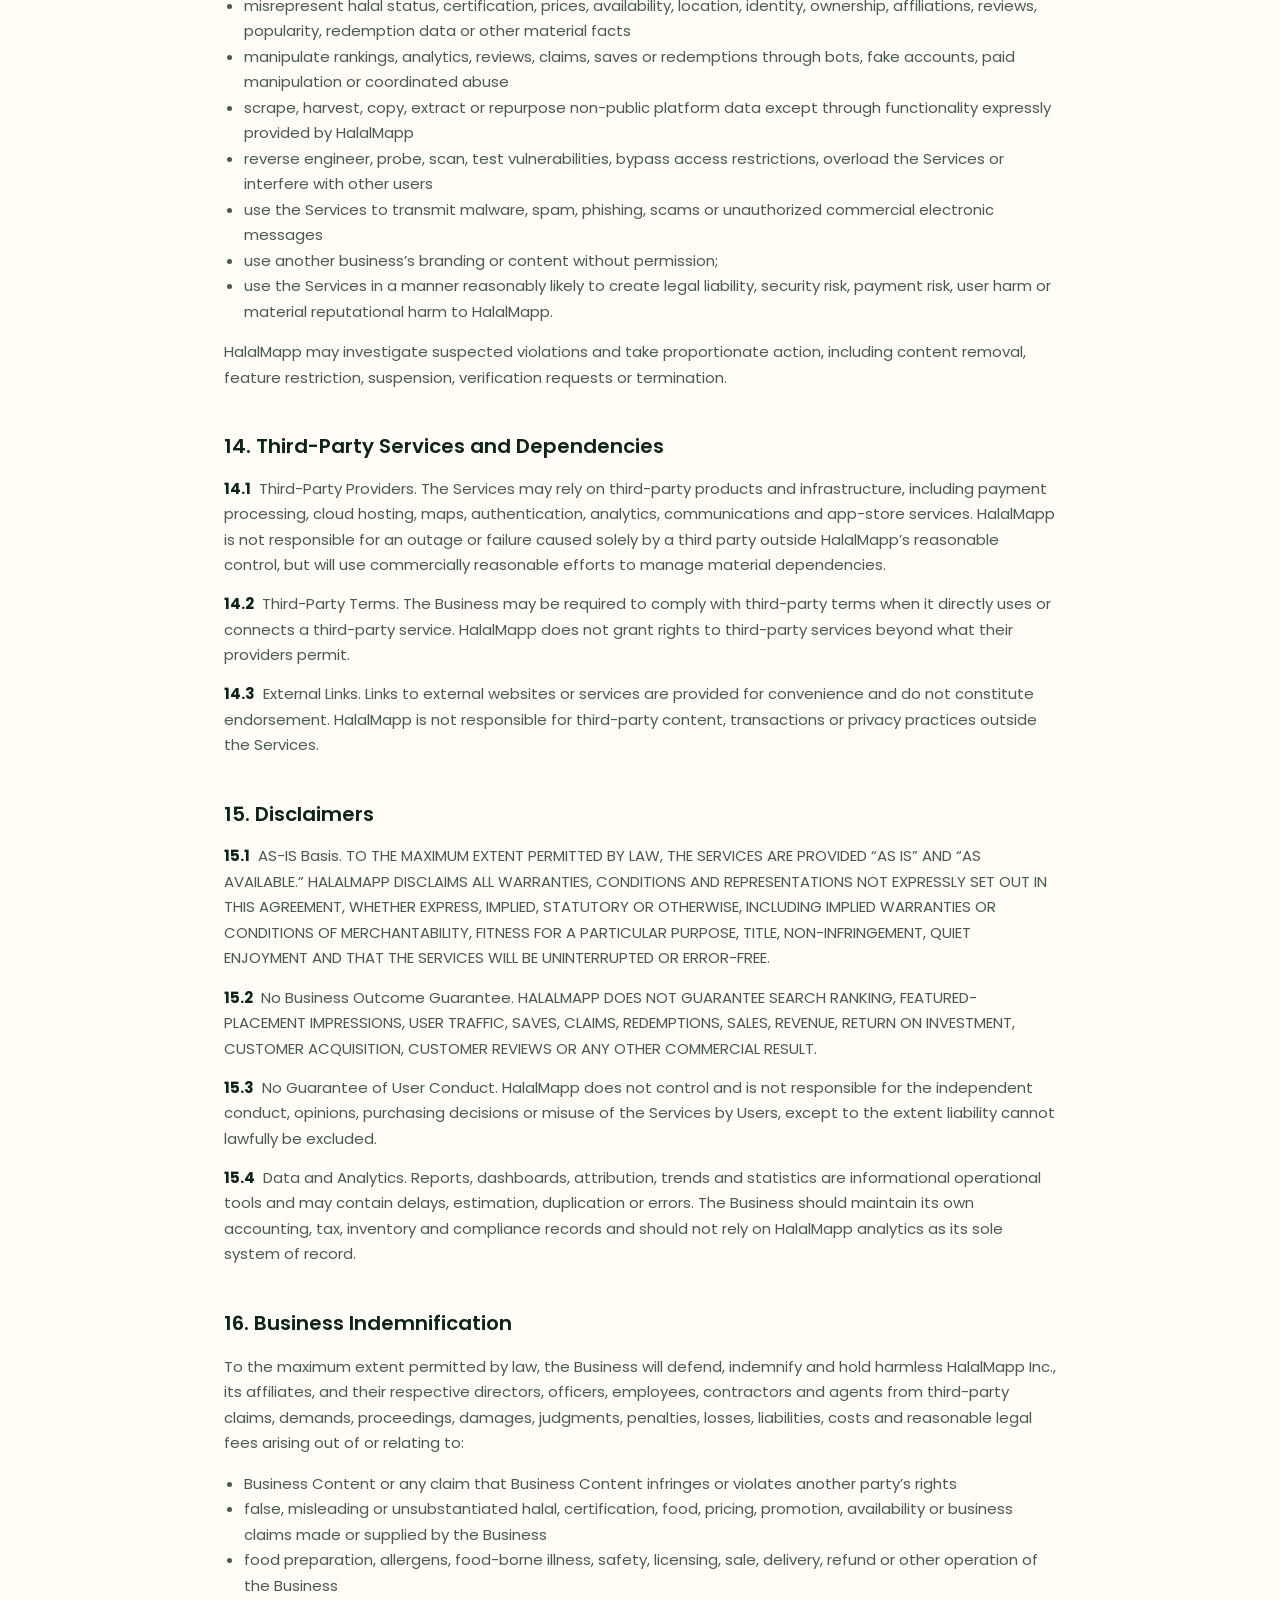
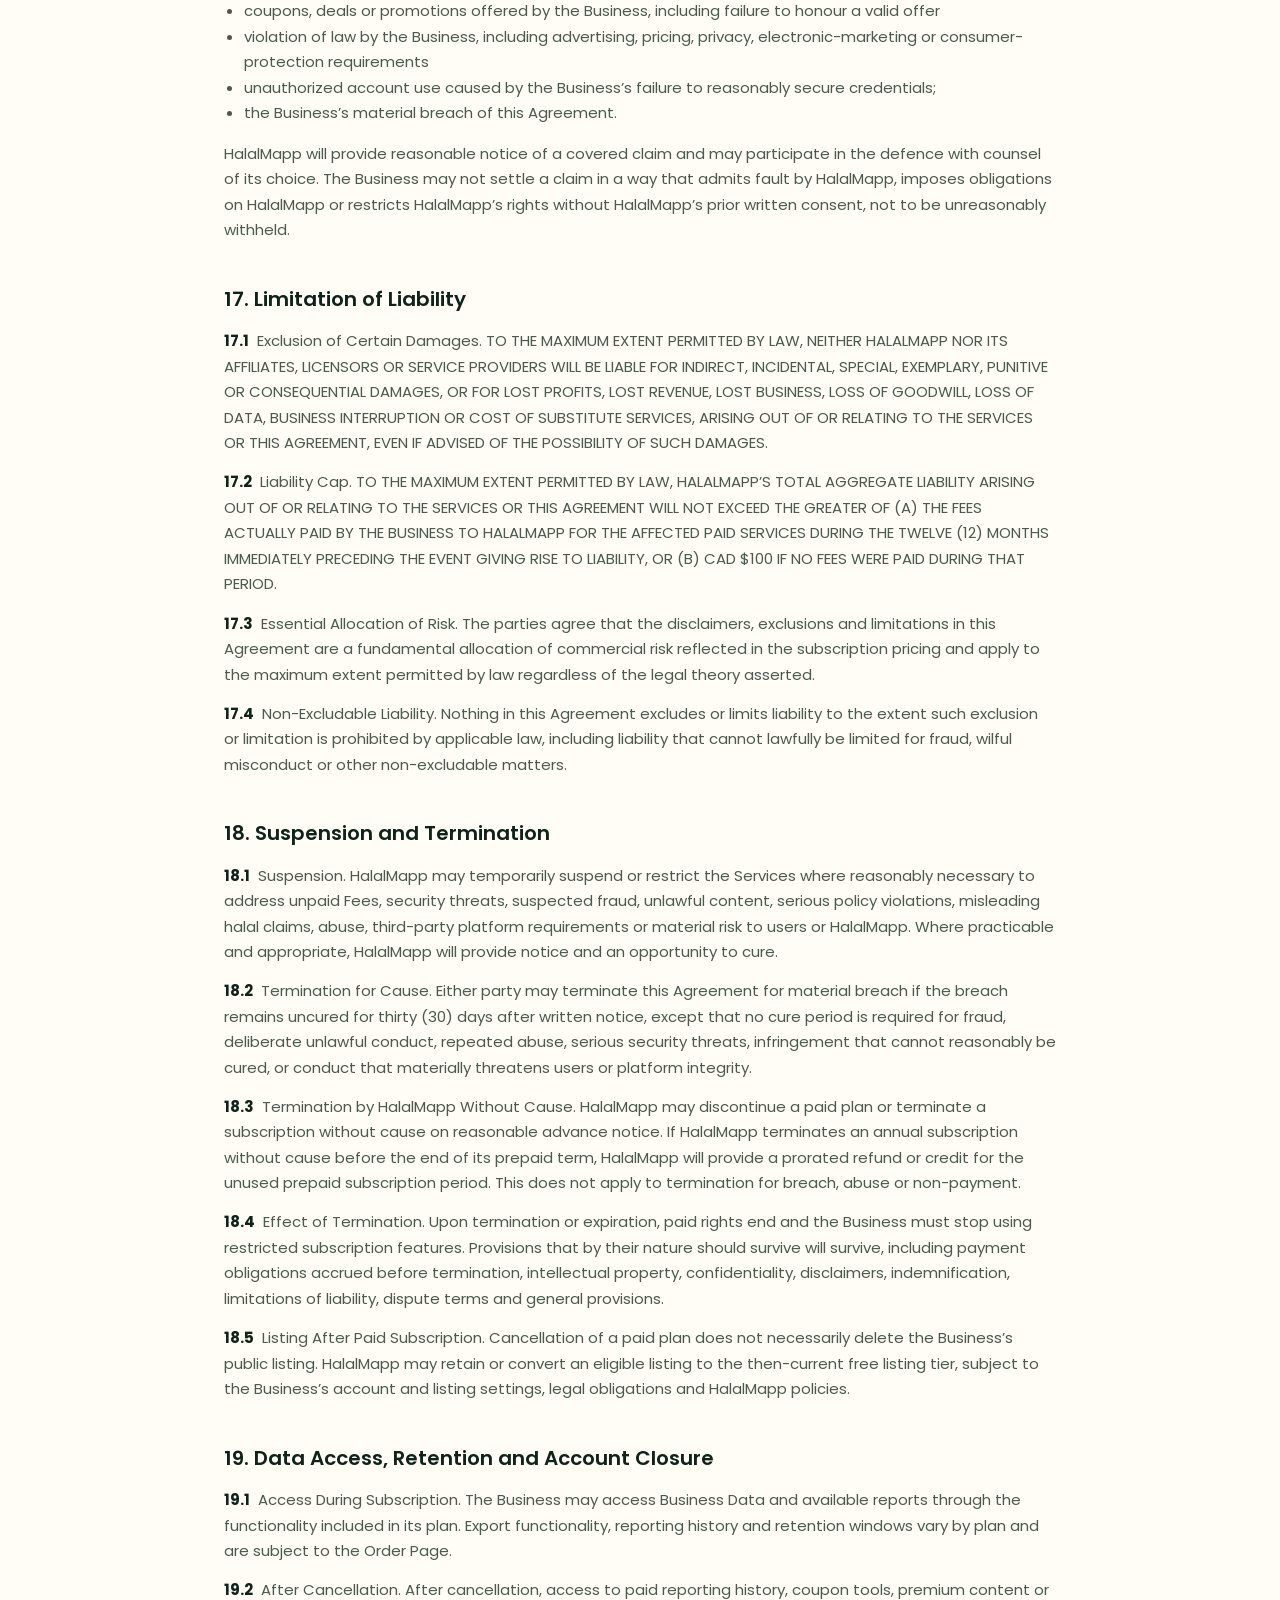
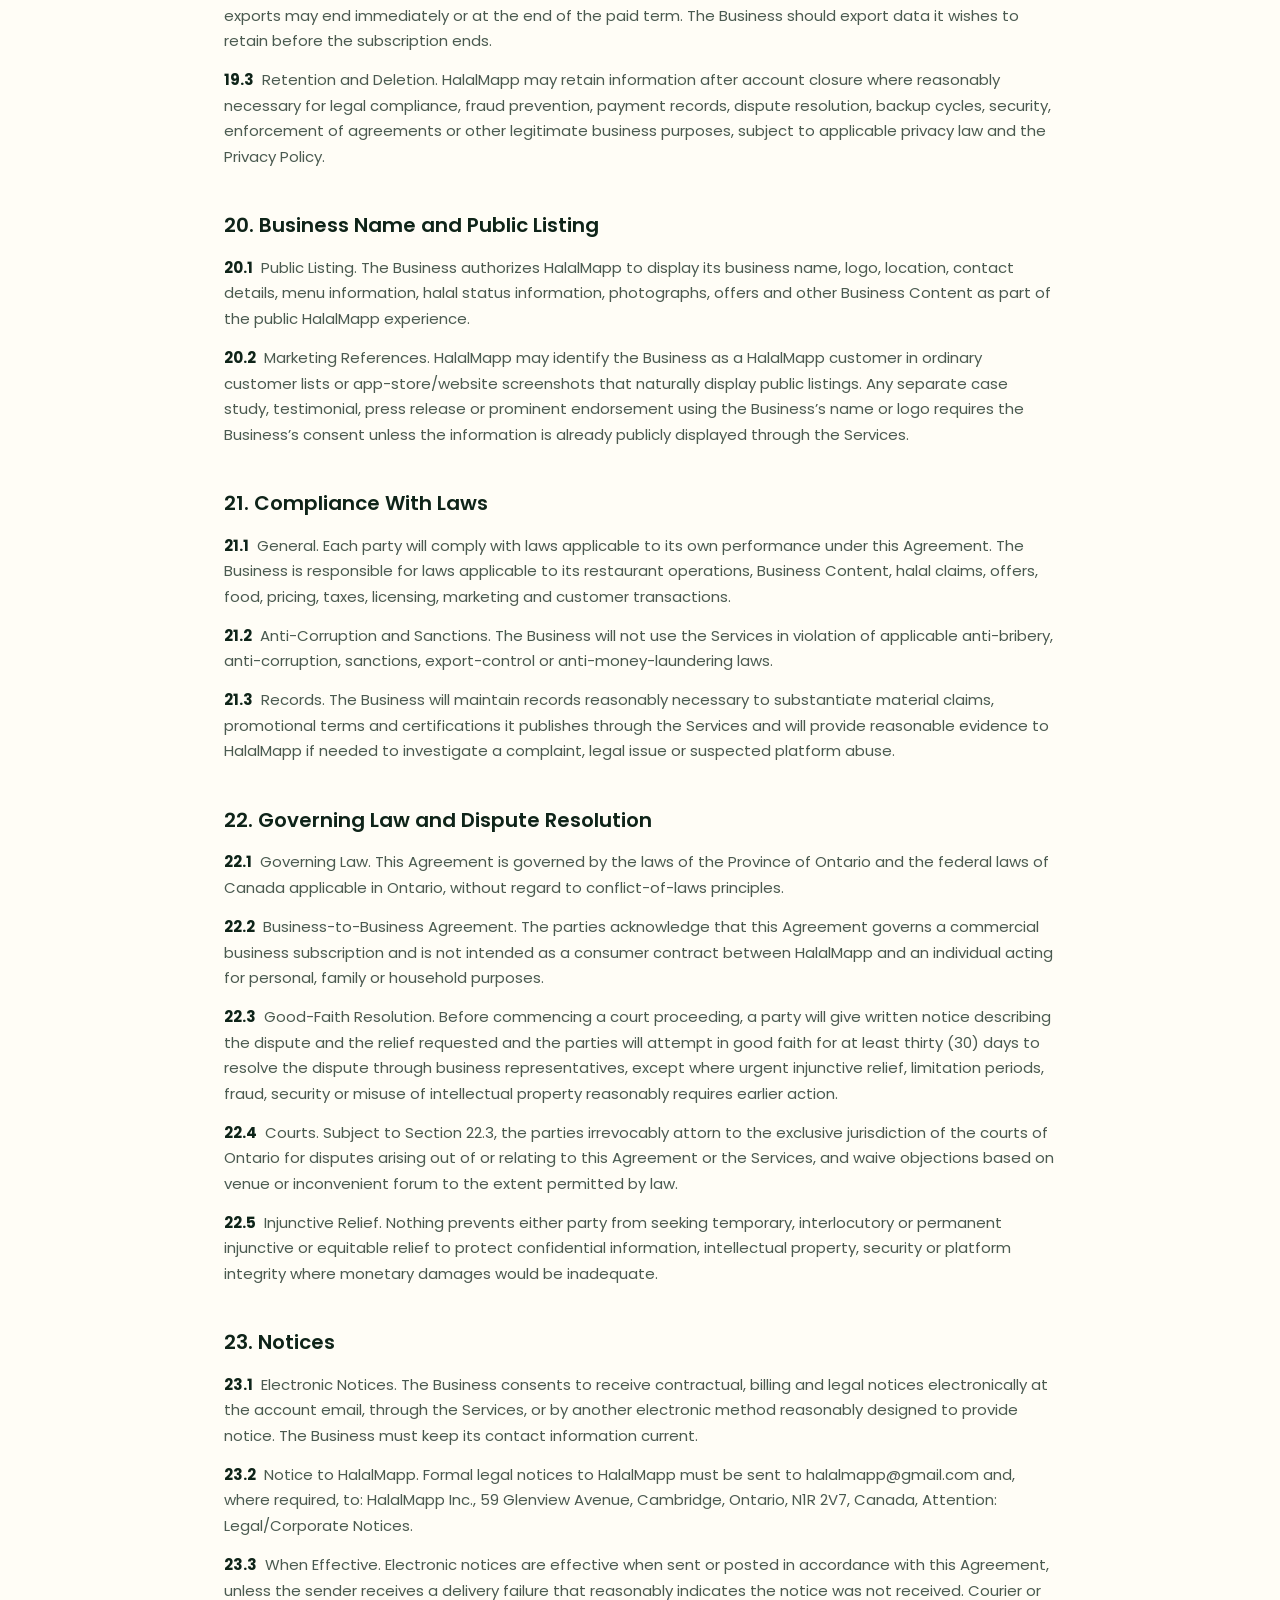
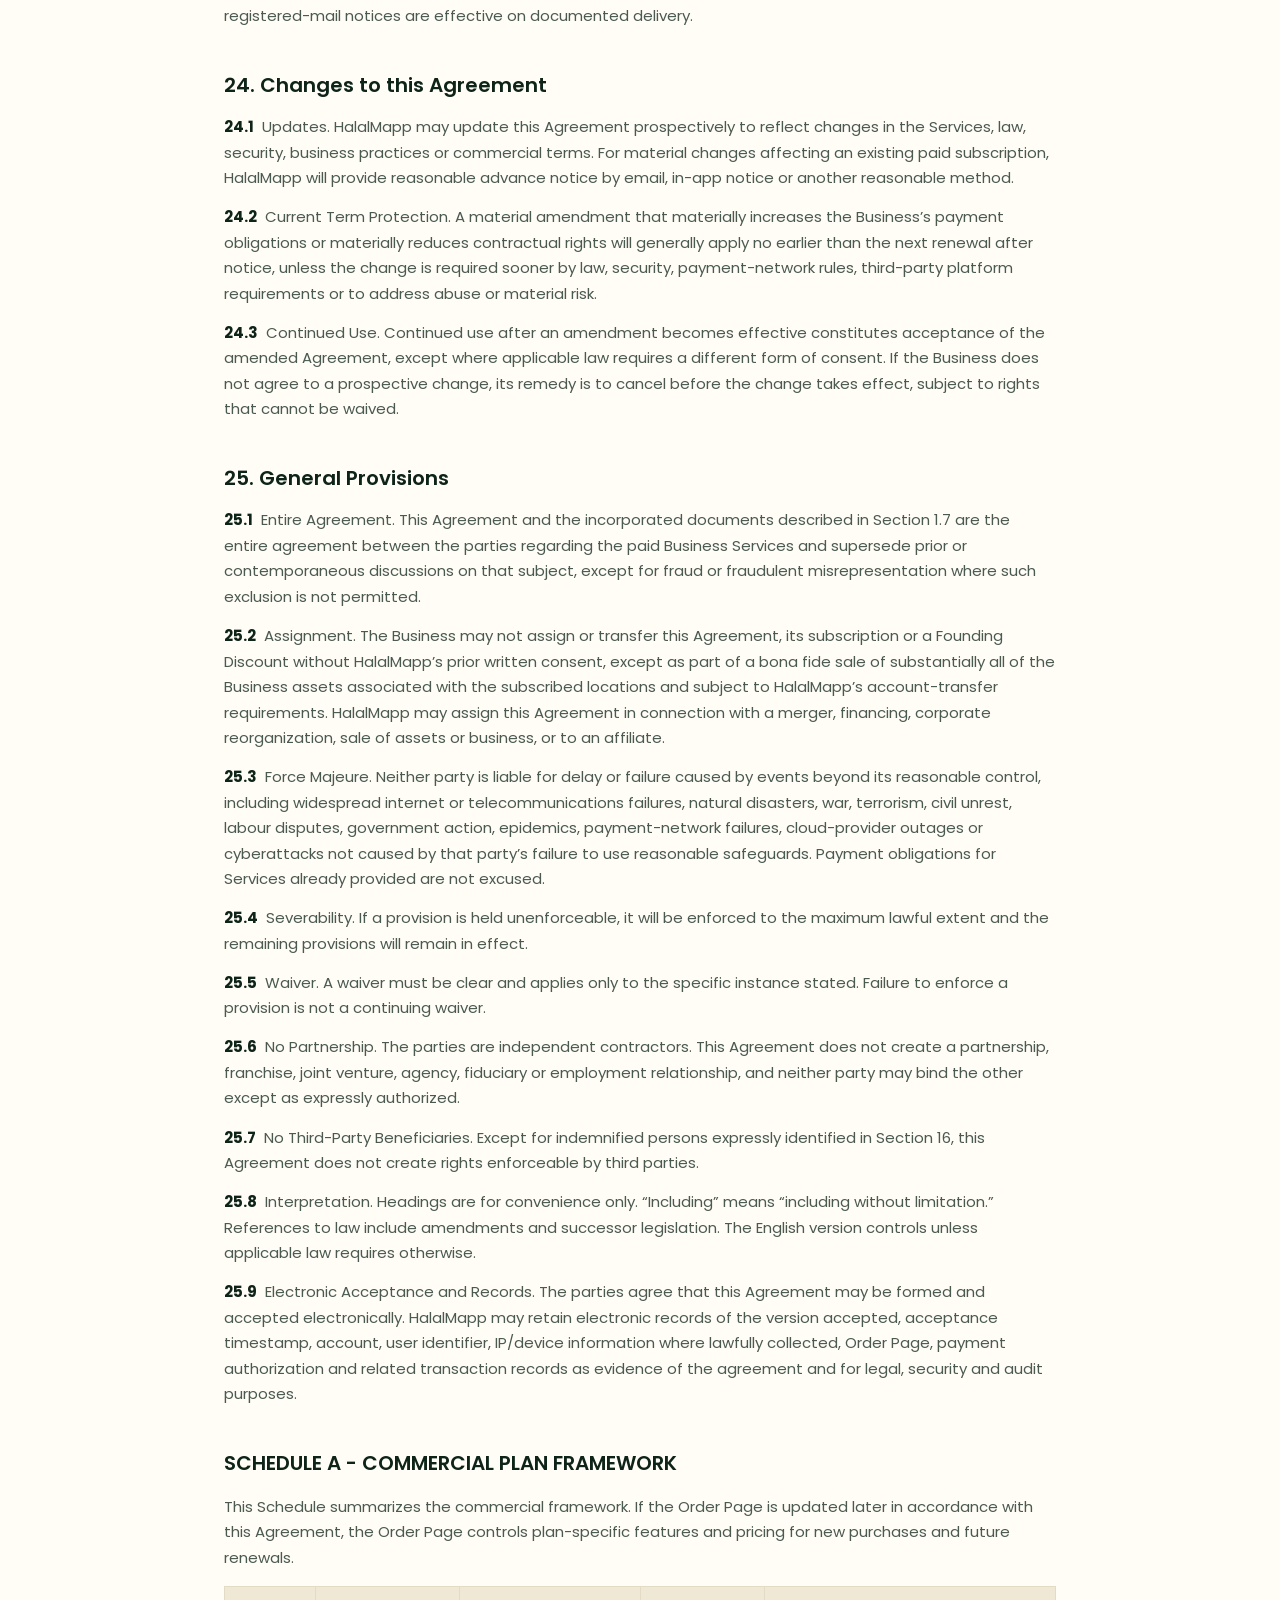
==== commit b3409ebf: "Publish HalalMapp Inc. Business Subscription Agreement v3. Replaces the short v1 page with the full " ====
--- a/business-agreement/index.html
+++ b/business-agreement/index.html
@@ -3,7 +3,7 @@
 <head>
   <meta charset="UTF-8">
   <meta name="viewport" content="width=device-width, initial-scale=1.0">
-  <meta name="description" content="HalalMapp Business Subscription Agreement — trial, billing, and cancellation terms for restaurant owners.">
+  <meta name="description" content="HalalMapp Business Subscription Agreement — Pro, Advanced, and Enterprise terms for restaurant owners.">
   <meta name="theme-color" content="#2F6B4F">
   <title>Business Subscription Agreement — HalalMapp</title>
   <link rel="icon" href="/assets/favicon.ico" sizes="any">
@@ -48,124 +48,205 @@
     <div class="legal-hero">
       <div class="container">
         <h1>Business Subscription Agreement</h1>
-        <p class="legal-meta">Version business_subscription_v1 · Last updated: August 1, 2026</p>
+        <p class="legal-meta">Version 1.0 · business_subscription_v3 · September 2, 2026</p>
       </div>
     </div>
     <div class="legal-content">
-      <div class="container legal-body">
-        <p>
-          This Business Subscription Agreement ("Agreement") is between HalalMapp ("HalalMapp," "we," "us," or "our")
-          and the business owner or authorized representative ("you" or "Business") who accepts it in the HalalMapp app
-          or website. By selecting a plan and accepting this Agreement, you enter a binding contract for HalalMapp
-          Premium business tools.
-        </p>
-        <p>
-          This Agreement supplements the
-          <a href="/terms">HalalMapp Terms of Service</a>. If there is a conflict on subscription billing topics, this
-          Agreement controls for business Premium subscriptions.
-        </p>
-
-        <h2>1. Tiers and plans</h2>
-        <p>You may choose one of the following tiers:</p>
-        <ul>
-          <li><strong>Free:</strong> map listing, menu, hours, business details, and up to 10 photos. No billing,
-            no coupons.</li>
-          <li><strong>Pro:</strong> adds up to 3 coupons live at a time, 30 photos, the coupon designer, core
-            reports with 90 days of history, and up to 3 locations.</li>
-          <li><strong>Advanced:</strong> adds up to 10 coupons live at a time with scheduling and recurring deals,
-            100 photos, premium reports with full history and export, featured placement, and up to 3 locations.</li>
-          <li><strong>Enterprise:</strong> for chains with 4 or more locations. Pricing scales with your number of
-            locations and is set with our team after a quote request; an authorized HalalMapp admin activates your
-            subscription and custom location limit. Enterprise is not purchased through in-app checkout.</li>
-        </ul>
-        <p>Paid tiers are billed on one of the following intervals:</p>
-        <ul>
-          <li><strong>Month-to-month:</strong> billed monthly after any applicable trial ends.</li>
-          <li><strong>Yearly:</strong> billed annually after any applicable trial ends.</li>
-        </ul>
-        <p>
-          Advertised feature limits may change with notice. Exact prices are shown in the app or at Stripe /
-          App Store / Google Play checkout at the time you subscribe. Choosing a tier and interval and accepting
-          this Agreement locks you into that choice for the purposes of starting billing (including trial),
-          subject to cancellation rights below.
-        </p>
-
-        <h2>2. Three-month free trial</h2>
-        <p>
-          Eligible <strong>early / founding restaurants</strong> who add the founding trial receive a
-          <strong>three-month (90-day) free trial</strong> of the paid tier they selected. During the trial you
-          receive that tier's features (including coupons and business reports) at no charge.
-        </p>
-        <p>
-          After the trial, founding restaurants who continue keep a <strong>lifetime discount</strong> on that
-          tier's pricing. A payment method is required to start the trial so that paid billing can begin automatically
-          when the trial ends, unless you cancel first. You will not be charged during the trial period.
-        </p>
-        <p>
-          Trial eligibility is limited to one founding trial per business account. Subscribing without the founding
-          trial does not include a free trial. If you have already used a trial on the account, paid billing may begin
-          immediately under your selected tier and plan.
-        </p>
-
-        <h2>3. Automatic renewal and payment</h2>
-        <p>
-          Unless you cancel before the trial ends (or before the end of a paid period), your subscription
-          <strong>automatically renews</strong> on the selected month-to-month or yearly cadence, and you authorize
-          HalalMapp (and our payment processors) to charge the then-current plan price to your saved payment method.
-        </p>
-        <ul>
-          <li><strong>Web:</strong> billed via Stripe.</li>
-          <li><strong>iOS / Android:</strong> billed via Apple App Store or Google Play in-app purchases, subject to
-            their terms and refund rules.</li>
-        </ul>
-
-        <h2>4. Cancellation</h2>
-        <p>
-          You may <strong>cancel anytime</strong>. Cancellation stops future renewal charges. Access to Premium tools
-          continues until the end of the current trial or paid period, then reverts to the free verified business tier
-          (listing management without Premium tools), unless otherwise required by law or store policy.
-        </p>
-        <p>
-          Cancel through the in-app Manage subscription / billing portal (web), or through App Store / Google Play
-          subscription settings (mobile). We do not provide refunds for unused portions of a billing period unless
-          required by law or the applicable app store.
-        </p>
-
-        <h2>5. Acceptance locks you into this Agreement</h2>
-        <p>
-          When you check "I agree" (or equivalent) and continue, you confirm that:
-        </p>
-        <ul>
-          <li>You have read and understand this Agreement;</li>
-          <li>You are authorized to bind the Business;</li>
-          <li>You accept the plan you selected, the trial terms, automatic renewal, and cancellation rules;</li>
-          <li>Your acceptance is recorded with a timestamp and agreement version and cannot be altered by you afterward.</li>
-        </ul>
-        <p>
-          HalalMapp stores your acceptance (including plan and version) as proof of contract. Starting Premium billing
-          or saving a payment method for Premium requires this acceptance.
-        </p>
-
-        <h2>6. What paid tiers include</h2>
-        <p>
-          Paid tiers may include creating and scheduling deals and coupons, redemption and engagement reports,
-          coupon design tools, promotional placement, and related features, subject to the limits of the tier you
-          select (see section 1). Verification of your business listing remains a separate process and may be
-          required before public listing features or certain paid capabilities activate.
-        </p>
-
-        <h2>7. Changes</h2>
-        <p>
-          We may update plan pricing or this Agreement with notice through the Service or by email. Material changes
-          may require re-acceptance of a new agreement version before you can start or resume Premium billing.
-          Continued use after a change to an already-active subscription is also governed by the
-          <a href="/terms">Terms of Service</a>.
-        </p>
-
-        <h2>8. Contact</h2>
+      <div class="container legal-body legal-body-wide">
+        <dl class="legal-parties">
+          <div><dt>Provider</dt><dd>HalalMapp Inc., an Ontario corporation</dd></div>
+          <div><dt>Registered office</dt><dd>59 Glenview Avenue, Cambridge, Ontario, N1R 2V7, Canada</dd></div>
+          <div><dt>Effective date</dt><dd>The date the Business accepts this Agreement electronically</dd></div>
+          <div><dt>Plans covered</dt><dd>Monthly and annual Pro, Advanced, and Enterprise business plans</dd></div>
+        </dl>
+<p>This Business Subscription Agreement (the “Agreement”) is a binding agreement between HalalMapp Inc. (“HalalMapp”, “we”, “us” or “our”) and the restaurant, food business, merchant, organization or other commercial entity that creates or uses a HalalMapp business account or purchases a paid HalalMapp business plan (“Business”, “you” or “your”).</p>
+<p>By checking an acceptance box, selecting “Subscribe”, “Start trial”, “Confirm purchase”, or a similar action, or by otherwise using a paid Business plan, the individual accepting this Agreement represents that they have authority to bind the Business and accepts this Agreement on the Business’s behalf. If that individual lacks authority, they must not accept this Agreement or use the paid Services.</p>
+<p>This Agreement applies to Pro, Advanced, Enterprise and any other paid Business plan unless an Enterprise order form, statement of work, or other written agreement signed by both parties expressly overrides a provision of this Agreement. Free listings may also be subject to HalalMapp’s general Terms of Service and business-listing rules.</p>
+<h2>1. Definitions and Contract Structure</h2>
+<p class="legal-clause"><strong>1.1</strong> “Business Content.” All menus, prices, restaurant information, photographs, logos, trademarks, halal claims, certification information, promotions, coupons, deals, text, branding, links, messages, location data and other material submitted, uploaded, published, transmitted or authorized by the Business through the Services.</p>
+<p class="legal-clause"><strong>1.2</strong> “Business Data.” Information relating to the Business or its authorized users, including account, contact, billing, plan, configuration, usage and support information. Business Data may include Personal Information.</p>
+<p class="legal-clause"><strong>1.3</strong> “Customer” or “User.” An end user of the HalalMapp consumer application, website or related service.</p>
+<p class="legal-clause"><strong>1.4</strong> “Order Page.” The in-app or web checkout, pricing page, order form or Enterprise order document identifying the selected plan, billing interval, applicable Fees, taxes, discounts, promotional terms and material plan entitlements at the time of purchase.</p>
+<p class="legal-clause"><strong>1.5</strong> “Services.” HalalMapp’s business-facing subscription services, listings, account tools, coupon/deal tools, reporting, messaging or notification features, promotional placement, support, and related software made available under the selected plan.</p>
+<p class="legal-clause"><strong>1.6</strong> “Subscription Term.” For a monthly plan, each successive one-month billing period after any applicable free trial. For an annual plan, each successive twelve-month billing period, unless a different term is stated in an Enterprise order form.</p>
+<p class="legal-clause"><strong>1.7</strong> Incorporated Terms. The Order Page, HalalMapp Privacy Policy, acceptable-use or content rules presented to the Business, and any applicable Enterprise order form are incorporated by reference. If there is a conflict, the signed Enterprise order form controls first, then the Order Page for plan-specific commercial terms, then this Agreement, then other incorporated policies, unless applicable law requires otherwise.</p>
+<h2>2. Business Eligibility, Verification and Account Responsibility</h2>
+<p class="legal-clause"><strong>2.1</strong> Business Use Only. Paid Business plans are offered for legitimate commercial use by restaurants, food businesses and other approved merchants. You may not purchase or use a Business plan for personal, fraudulent, unlawful, misleading or competitive intelligence purposes.</p>
+<p class="legal-clause"><strong>2.2</strong> Accurate Registration Information. You must provide complete, current and accurate business and account information and keep it updated. HalalMapp may require reasonable verification materials, including proof of business identity, authority to act for the Business, location information, contact information, business registration details, and documentation supporting halal status or certification claims.</p>
+<p class="legal-clause"><strong>2.3</strong> Verification Is Not Endorsement. Any verification, approval, badge, listing status or review by HalalMapp is for platform administration and does not constitute a guarantee, certification, audit, endorsement or legal determination of the Business, its food, its halal status, its safety, its licensing, its pricing or any other claim unless HalalMapp expressly states otherwise in writing.</p>
+<p class="legal-clause"><strong>2.4</strong> Authorized Users. The Business is responsible for all activity under its account and for ensuring that only authorized personnel receive access. You must maintain reasonable credential security, promptly remove access for departing personnel, and notify HalalMapp promptly of suspected unauthorized access or compromise.</p>
+<p class="legal-clause"><strong>2.5</strong> Account Administration. HalalMapp may rely on instructions from the account owner or administrative users reasonably authenticated through the Services. Disputes among owners, franchisees, employees or agents regarding account authority are the Business’s responsibility.</p>
+<h2>3. Plans, Features, Locations and Service Changes</h2>
+<p class="legal-clause"><strong>3.1</strong> Selected Plan. Your entitlement is limited to the plan and billing interval shown on the Order Page. Plan features, usage limits, location limits, notification allowances, coupon limits, reporting history, support level and promotional placement, if any, are governed by the Order Page and any applicable Enterprise order form.</p>
+<p class="legal-clause"><strong>3.2</strong> Location Limits. A subscription may not be shared across more business locations than the selected plan permits. Each physical location must be a legitimate location controlled by or affiliated with the Business and must satisfy HalalMapp’s listing and verification requirements. HalalMapp may require an upgrade, additional subscription or Enterprise arrangement if location limits are exceeded.</p>
+<p class="legal-clause"><strong>3.3</strong> No Transfer or Resale. You may not resell, sublicense, lease, white-label, provide timeshared access to, or commercially exploit the Services for third parties except as expressly authorized by HalalMapp.</p>
+<p class="legal-clause"><strong>3.4</strong> Service Evolution. HalalMapp may improve, update, replace or discontinue individual features. We will not intentionally make a material adverse reduction to the core paid functionality of an annual plan during its then-current prepaid term without providing a commercially reasonable replacement, credit or other remedy, except where a change is reasonably necessary for security, legal compliance, third-party dependency, abuse prevention or platform integrity.</p>
+<p class="legal-clause"><strong>3.5</strong> Beta and Experimental Features. Features identified as beta, preview, early access, experimental or similar may be changed or withdrawn at any time and are provided without service-level commitments unless expressly agreed in writing.</p>
+<h2>4. Fees, Taxes, Billing and Payment Authorization</h2>
+<p class="legal-clause"><strong>4.1</strong> Fees and Taxes. You will pay the subscription fees and other charges shown on the Order Page or applicable Enterprise order form (“Fees”), plus applicable sales, use, GST/HST, PST/QST or similar transaction taxes that HalalMapp is legally required to collect. Unless expressly stated otherwise, all advertised subscription prices are exclusive of applicable taxes. HalalMapp will calculate and collect applicable taxes that it is required by law to collect, and those taxes will be added to the applicable monthly or annual subscription charge and charged to your authorized payment method at the same time as the underlying subscription payment. The Business is responsible for applicable taxes associated with its purchase of the Services, excluding taxes imposed on HalalMapp’s net income.</p>
+<p class="legal-clause"><strong>4.2</strong> Payment Processor. HalalMapp uses Stripe and may use Stripe affiliates or other regulated payment service providers to process payments. Payment information submitted through a Stripe-powered checkout or payment component is processed by Stripe under Stripe’s applicable terms and privacy practices. HalalMapp’s systems are not intended to store full payment card numbers or card verification codes when a Stripe-hosted or tokenized integration is used.</p>
+<p class="legal-clause"><strong>4.3</strong> Payment Method Authorization. By providing or selecting a payment method and accepting this Agreement, you authorize HalalMapp and its payment processor to store or tokenize the payment method for the purposes disclosed at checkout and to initiate recurring charges for subscription Fees, applicable taxes, authorized plan changes, and any other amounts expressly agreed by you. You authorize charges to occur without your being actively present at the time of each renewal charge, subject to your cancellation rights and applicable law.</p>
+<p class="legal-clause"><strong>4.4</strong> Billing Frequency and Amount. Monthly plans are billed once per Subscription Term after any applicable promotional trial. Annual plans are billed in advance once per twelve-month Subscription Term. The amount charged is the then-applicable subscription price for the selected plan and billing interval, plus applicable taxes and authorized adjustments, subject to any valid Founding Discount or written Enterprise pricing.</p>
+<p class="legal-clause"><strong>4.5</strong> Payment Method Maintenance. You must maintain a valid payment method and accurate billing information. You authorize HalalMapp and Stripe to use permitted card-account updating services or other payment-network functionality that updates stored payment credentials when available.</p>
+<p class="legal-clause"><strong>4.6</strong> Failed Payments. If a payment is declined, reversed or remains unpaid, HalalMapp may retry the payment, request an alternate payment method, restrict paid functionality, suspend the account, downgrade the account, or terminate the subscription after reasonable notice where practicable. You remain responsible for validly incurred Fees and applicable taxes.</p>
+<p class="legal-clause"><strong>4.7</strong> Chargebacks and Payment Disputes. Before initiating a chargeback or payment reversal, you agree to contact HalalMapp at halalmapp@gmail.com and provide a reasonable opportunity to investigate. Fraudulent or abusive chargebacks may result in suspension or termination. Nothing in this clause waives rights that cannot lawfully be waived.</p>
+<p class="legal-clause"><strong>4.8</strong> Receipts and Invoices. Electronic receipts or invoices may be sent to the billing email associated with the account or made available through the Business account or Stripe-hosted billing portal.</p>
+<h2>5. Founding Business Promotion and Annual-Plan Discount</h2>
+<p class="legal-clause"><strong>5.1</strong> Eligibility Window. Subject to the conditions below, a Business that first enrolls in an eligible paid plan during the twelve (12) months beginning on HalalMapp’s official public launch date (the “Founding Period”) may receive the promotional benefits displayed at checkout. The official launch date must be published by HalalMapp before this provision is used in production.</p>
+<p class="legal-clause"><strong>5.2</strong> Monthly Plans - Three Months Free. An eligible Business choosing a monthly paid plan receives the first three (3) months of that initial monthly subscription at no subscription charge. A valid payment method may be required at signup. Unless cancelled before the trial ends, the subscription automatically converts to a paid month-to-month subscription on the trial end date disclosed at checkout, and the stored payment method will be charged the applicable monthly Fee plus taxes.</p>
+<p class="legal-clause"><strong>5.3</strong> Annual Plans - No Additional Free Months. An eligible Business choosing an annual plan does not receive the three-month free monthly-plan promotion. The annual price is already discounted to the equivalent of ten (10) months of the applicable standard monthly subscription price for a twelve-month annual Subscription Term, as reflected on the Order Page. The annual Fee, plus applicable taxes, is charged in advance unless an Enterprise order form states otherwise.</p>
+<p class="legal-clause"><strong>5.4</strong> Founding Discount After Trial, If Offered. If the Order Page expressly offers a continuing “Founding Discount” or “lifetime founding discount,” the exact discounted price or discount percentage displayed at the time of signup will apply while the Business continuously maintains an eligible paid subscription in good standing, subject to the plan and eligibility conditions disclosed at signup. Unless the Order Page expressly says otherwise, cancellation, prolonged non-payment, fraud, abuse, transfer of the account, or termination for cause may cause the Founding Discount to be forfeited. A Founding Discount is personal to the original Business account, has no cash value, and may not be sold or transferred.</p>
+<p class="legal-clause"><strong>5.5</strong> No Stacking or Cash Alternative. Promotional benefits may not be combined with other promotions unless HalalMapp expressly permits it. Free periods and discounts have no cash value, are not redeemable for cash, and cannot be applied retroactively to prior charges.</p>
+<p class="legal-clause"><strong>5.6</strong> Abuse Prevention. One Founding Promotion is permitted per Business or commonly controlled business group unless HalalMapp approves otherwise. HalalMapp may deny or revoke promotional eligibility where it reasonably determines that multiple accounts, sham locations, repeated cancellations/re-enrollments, payment manipulation or other conduct is intended to circumvent promotion limits.</p>
+<h2>6. Automatic Renewal, Cancellation, Refunds and Plan Changes</h2>
+<p class="legal-clause"><strong>6.1</strong> Automatic Renewal. Unless cancelled in accordance with this Agreement, subscriptions renew automatically at the end of each Subscription Term. A monthly plan renews for successive one-month terms. An annual plan renews for successive twelve-month terms. You authorize recurring renewal charges to the payment method on file.</p>
+<p class="legal-clause"><strong>6.2</strong> Cancellation. You may cancel through the account or billing controls made available by HalalMapp or by contacting halalmapp@gmail.com using a method HalalMapp designates. Cancellation stops future renewal charges but does not retroactively void valid charges already incurred. A monthly cancellation takes effect at the end of the current monthly term or promotional trial, as applicable. An annual cancellation takes effect at the end of the current prepaid annual term.</p>
+<p class="legal-clause"><strong>6.3</strong> Annual Fees Generally Non-Refundable. Except where required by law, expressly stated on the Order Page, or agreed by HalalMapp in writing, annual Fees are non-refundable once the annual Subscription Term begins, including for partial use, business closure, change of ownership, reduced usage or early cancellation. HalalMapp may issue credits or refunds in its discretion without creating an obligation to do so in other cases.</p>
+<p class="legal-clause"><strong>6.4</strong> Monthly Fees Generally Non-Refundable. Except where required by law or expressly agreed by HalalMapp, monthly Fees are non-refundable for a billing period that has already begun.</p>
+<p class="legal-clause"><strong>6.5</strong> Upgrades and Downgrades. Plan changes may take effect immediately, at the next billing date, or as disclosed in the checkout or billing interface. HalalMapp may prorate upgrade charges. Downgrades may reduce available features, limits, data history, promotion eligibility or placement at the effective date of the downgrade.</p>
+<p class="legal-clause"><strong>6.6</strong> Price Changes. HalalMapp may change standard subscription pricing prospectively. For an annual plan, a change will not affect the Fee already paid for the current annual term and will apply, if at all, to a later renewal after reasonable advance notice. For a monthly plan, a change may take effect on a future monthly renewal after reasonable advance notice. Any guaranteed Founding Discount will be applied according to the specific promotional terms accepted at signup.</p>
+<h2>7. Halal Status, Certification and Food-Related Representations</h2>
+<p class="legal-clause"><strong>7.1</strong> Business Is the Source of Its Claims. The Business is solely responsible for the truth, accuracy, completeness and currency of all halal representations associated with its listing, including whether the entire establishment is halal, whether only specified menu items are halal, the source and status of meat or ingredients, preparation practices, cross-contamination controls, certification status and the identity of any certifying body.</p>
+<p class="legal-clause"><strong>7.2</strong> No Halal Certification by HalalMapp. Unless HalalMapp expressly states otherwise for a specific verification program, HalalMapp is a discovery and technology platform and is not itself a religious authority, halal certifier, food inspector or guarantor of a Business’s religious compliance. A HalalMapp badge or verification indicator means only what the applicable in-app description says it means.</p>
+<p class="legal-clause"><strong>7.3</strong> Supporting Documentation. If the Business claims certification or another verifiable halal status, it must provide authentic, current and unaltered supporting documentation on request. The Business must promptly update or remove a claim if a certificate expires, is suspended, is revoked, changes scope, or otherwise becomes inaccurate.</p>
+<p class="legal-clause"><strong>7.4</strong> Material Changes. The Business must promptly notify HalalMapp of material changes that may make a halal-related listing inaccurate, including changes in suppliers, ownership, menu composition, certification, preparation methods or other facts relevant to the claim presented to Users.</p>
+<p class="legal-clause"><strong>7.5</strong> HalalMapp Enforcement. HalalMapp may request evidence, add context or disclaimers, temporarily hide a badge or listing, restrict paid promotional features, or remove content where HalalMapp reasonably believes a halal claim may be inaccurate, misleading, unsubstantiated or harmful to users or platform trust. HalalMapp is not required to adjudicate theological disagreements.</p>
+<p class="legal-clause"><strong>7.6</strong> Food Safety and Allergens. The Business remains solely responsible for food preparation, food safety, sanitation, licensing, allergens, ingredient disclosures, nutrition claims, delivery, refunds for food purchases, and compliance with applicable health and consumer-protection requirements. HalalMapp does not prepare, sell, inspect or take possession of the Business’s food merely by providing the Services.</p>
+<h2>8. Coupons, Deals, Promotions and Customer Offers</h2>
+<p class="legal-clause"><strong>8.1</strong> Business Responsibility. The Business is the merchant and offeror of every coupon, discount, promotion or deal it publishes through HalalMapp. The Business, not HalalMapp, is responsible for funding and honouring valid offers and for customer service, refunds or remedies arising from the Business’s underlying goods or services.</p>
+<p class="legal-clause"><strong>8.2</strong> Clear Offer Terms. Each offer must clearly state any material conditions, such as eligible items, location, redemption window, minimum purchase, exclusions, per-customer limits, dine-in/takeout restrictions and availability. The Business may not use deceptive “free” claims, hidden mandatory fees, misleading reference prices, bait-and-switch tactics, fictitious scarcity or other deceptive marketing practices.</p>
+<p class="legal-clause"><strong>8.3</strong> Honour of Valid Offers. The Business must honour an offer that a Customer validly redeems in accordance with the terms displayed when the Customer acquired or claimed the offer, unless the offer was generated or redeemed through fraud, technical error obvious to a reasonable person, or unlawful conduct. If the Business cannot honour an offer, it must promptly take reasonable steps to resolve the matter with affected Customers and disable or correct the offer.</p>
+<p class="legal-clause"><strong>8.4</strong> Legal Compliance. The Business is responsible for ensuring its offers comply with applicable advertising, pricing, tax, gift-card, contest, alcohol, age-restricted goods, consumer-protection, accessibility, franchise and other laws. HalalMapp may prohibit categories of promotions that create legal, safety, reputational or platform-integrity risk.</p>
+<p class="legal-clause"><strong>8.5</strong> Redemption and Analytics. Claim, save, redemption and reporting data are platform-generated indicators and may be affected by device settings, user behaviour, fraud controls, connectivity, delayed events, attribution logic or technical limitations. They are not audited financial records and do not guarantee incremental revenue or customer acquisition.</p>
+<h2>9. Push Notifications, Marketing and Electronic Communications</h2>
+<p class="legal-clause"><strong>9.1</strong> Business-Initiated Campaign Content. Where a paid plan allows the Business to request or configure push notifications, promotional messages or featured content, the Business is responsible for the legality and accuracy of the content, offer and targeting instructions it supplies.</p>
+<p class="legal-clause"><strong>9.2</strong> Platform Delivery Controls. HalalMapp controls the technical delivery of notifications through its Services and may apply user preferences, consent status, frequency caps, quiet periods, geographic relevance, anti-abuse controls or other platform rules. A plan’s notification allowance is a maximum entitlement, not a guarantee that every message will be delivered to every intended User.</p>
+<p class="legal-clause"><strong>9.3</strong> Consent and Unsubscribe. HalalMapp and the Business will each comply with applicable electronic-marketing laws for communications they respectively send or cause to be sent. The Business may not instruct HalalMapp to send content to recipients for whom the required consent or lawful basis is absent, or interfere with unsubscribe, opt-out or notification-preference controls.</p>
+<p class="legal-clause"><strong>9.4</strong> Service Messages. HalalMapp may send the Business transactional or service communications reasonably necessary to operate the account, including billing, security, subscription, legal, support and material service notices. Marketing communications are subject to applicable consent and unsubscribe requirements.</p>
+<h2>10. Intellectual Property and Business Content Licence</h2>
+<p class="legal-clause"><strong>10.1</strong> HalalMapp Property. HalalMapp and its licensors own the Services, software, interfaces, databases, designs, APIs, platform branding, analytics methodologies and all related intellectual property, excluding Business Content and third-party materials. No rights are granted except the limited right to use the Services during the subscription in accordance with this Agreement.</p>
+<p class="legal-clause"><strong>10.2</strong> Licence to Business Content. The Business retains ownership of its Business Content. The Business grants HalalMapp and its service providers a worldwide, non-exclusive, royalty-free licence during the period the content is submitted to the Services, and for a reasonable archival or legal-compliance period thereafter, to host, reproduce, format, display, distribute, transmit, adapt for technical formatting, promote and otherwise use Business Content as necessary to operate, market and improve HalalMapp and to present the Business’s listing, offers and related content to Users.</p>
+<p class="legal-clause"><strong>10.3</strong> Business Warranties. The Business represents and warrants that it owns or has all rights, permissions and consents necessary for HalalMapp to use Business Content as described in this Agreement and that Business Content does not infringe, misappropriate or violate another party’s intellectual property, privacy, publicity or other rights.</p>
+<p class="legal-clause"><strong>10.4</strong> Feedback. If the Business voluntarily provides suggestions, ideas or feedback about HalalMapp, HalalMapp may use them without restriction or compensation, provided HalalMapp does not identify confidential Business information as the source without permission.</p>
+<p class="legal-clause"><strong>10.5</strong> Platform Marks. The Business may not use HalalMapp’s name, logo or marks in a manner suggesting sponsorship, certification, exclusivity or endorsement beyond the specific brand-use permission HalalMapp provides.</p>
+<h2>11. Privacy, Data Processing and Security</h2>
+<p class="legal-clause"><strong>11.1</strong> Privacy Policy. HalalMapp’s collection, use, disclosure and retention of Personal Information are described in the HalalMapp Privacy Policy available at https://halalmapp.com/privacy, as updated from time to time in accordance with applicable law. The Business acknowledges that third-party processors, including Stripe, cloud hosting, authentication, analytics, messaging and support providers, may process information to provide the Services.</p>
+<p class="legal-clause"><strong>11.2</strong> Business Personal Information. The Business must only provide Personal Information to HalalMapp that it is lawfully permitted to provide and must give any notices and obtain any consents required for its own collection and disclosure of that information.</p>
+<p class="legal-clause"><strong>11.3</strong> Payment Data. Payment credentials may be collected and processed by Stripe or another payment processor. Stripe may process payment, fraud-prevention, authentication and transaction information under its own legal and privacy obligations. HalalMapp may receive tokenized payment identifiers and limited card metadata, such as brand, expiration information and last four digits, together with transaction status and billing information, depending on the integration.</p>
+<p class="legal-clause"><strong>11.4</strong> Safeguards. HalalMapp will maintain administrative, technical and organizational safeguards that it considers commercially reasonable and appropriate to the nature of the information it handles. No internet or storage system is completely secure, and HalalMapp does not warrant that unauthorized access, loss or security incidents can never occur.</p>
+<p class="legal-clause"><strong>11.5</strong> Business Security Duties. The Business must use reasonable security practices, including strong credentials, appropriate access controls and timely removal of former users. The Business must not introduce malware, attempt unauthorized access, scrape restricted data or circumvent platform security controls.</p>
+<p class="legal-clause"><strong>11.6</strong> Security Incidents. Each party will act reasonably to contain and address a security incident affecting information under its control and will provide notices required of it by applicable law. The Business must promptly notify HalalMapp if compromised Business credentials or Business systems could affect the Services or HalalMapp users.</p>
+<p class="legal-clause"><strong>11.7</strong> Aggregated and De-Identified Data. To the extent permitted by applicable law, HalalMapp may generate and use aggregated or de-identified information that does not reasonably identify the Business’s individual customers or other identifiable individuals for analytics, benchmarking, fraud prevention, service improvement, research and business operations.</p>
+<h2>12. Confidential Information</h2>
+<p class="legal-clause"><strong>12.1</strong> Definition. “Confidential Information” means non-public information disclosed by one party to the other that is identified as confidential or that a reasonable person would understand to be confidential from the nature and circumstances of disclosure, including non-public product plans, security information, pricing negotiated under an Enterprise order, and proprietary business information.</p>
+<p class="legal-clause"><strong>12.2</strong> Protection. The receiving party will use Confidential Information only to perform or exercise rights under this Agreement and will protect it using at least reasonable care. It may disclose Confidential Information to personnel, professional advisers and service providers who need to know it and are subject to appropriate confidentiality obligations.</p>
+<p class="legal-clause"><strong>12.3</strong> Exclusions. Confidential Information does not include information that the receiving party can demonstrate was lawfully known without restriction, becomes public through no breach, is independently developed without use of the other party’s Confidential Information, or is lawfully received from a third party without duty of confidentiality.</p>
+<p class="legal-clause"><strong>12.4</strong> Required Disclosure. A party may disclose Confidential Information where required by law, court order or regulatory process, and where legally permitted will provide reasonable notice so the other party may seek protective treatment.</p>
+<h2>13. Acceptable Use and Platform Integrity</h2>
+<p>The Business will not, and will not permit others to:</p>
+<ul>
+  <li>publish false, misleading, defamatory, fraudulent, discriminatory, hateful, obscene, infringing or unlawful content</li>
+  <li>misrepresent halal status, certification, prices, availability, location, identity, ownership, affiliations, reviews, popularity, redemption data or other material facts</li>
+  <li>manipulate rankings, analytics, reviews, claims, saves or redemptions through bots, fake accounts, paid manipulation or coordinated abuse</li>
+  <li>scrape, harvest, copy, extract or repurpose non-public platform data except through functionality expressly provided by HalalMapp</li>
+  <li>reverse engineer, probe, scan, test vulnerabilities, bypass access restrictions, overload the Services or interfere with other users</li>
+  <li>use the Services to transmit malware, spam, phishing, scams or unauthorized commercial electronic messages</li>
+  <li>use another business’s branding or content without permission;</li>
+  <li>use the Services in a manner reasonably likely to create legal liability, security risk, payment risk, user harm or material reputational harm to HalalMapp.</li>
+</ul>
+<p>HalalMapp may investigate suspected violations and take proportionate action, including content removal, feature restriction, suspension, verification requests or termination.</p>
+<h2>14. Third-Party Services and Dependencies</h2>
+<p class="legal-clause"><strong>14.1</strong> Third-Party Providers. The Services may rely on third-party products and infrastructure, including payment processing, cloud hosting, maps, authentication, analytics, communications and app-store services. HalalMapp is not responsible for an outage or failure caused solely by a third party outside HalalMapp’s reasonable control, but will use commercially reasonable efforts to manage material dependencies.</p>
+<p class="legal-clause"><strong>14.2</strong> Third-Party Terms. The Business may be required to comply with third-party terms when it directly uses or connects a third-party service. HalalMapp does not grant rights to third-party services beyond what their providers permit.</p>
+<p class="legal-clause"><strong>14.3</strong> External Links. Links to external websites or services are provided for convenience and do not constitute endorsement. HalalMapp is not responsible for third-party content, transactions or privacy practices outside the Services.</p>
+<h2>15. Disclaimers</h2>
+<p class="legal-clause"><strong>15.1</strong> AS-IS Basis. TO THE MAXIMUM EXTENT PERMITTED BY LAW, THE SERVICES ARE PROVIDED “AS IS” AND “AS AVAILABLE.” HALALMAPP DISCLAIMS ALL WARRANTIES, CONDITIONS AND REPRESENTATIONS NOT EXPRESSLY SET OUT IN THIS AGREEMENT, WHETHER EXPRESS, IMPLIED, STATUTORY OR OTHERWISE, INCLUDING IMPLIED WARRANTIES OR CONDITIONS OF MERCHANTABILITY, FITNESS FOR A PARTICULAR PURPOSE, TITLE, NON-INFRINGEMENT, QUIET ENJOYMENT AND THAT THE SERVICES WILL BE UNINTERRUPTED OR ERROR-FREE.</p>
+<p class="legal-clause"><strong>15.2</strong> No Business Outcome Guarantee. HALALMAPP DOES NOT GUARANTEE SEARCH RANKING, FEATURED-PLACEMENT IMPRESSIONS, USER TRAFFIC, SAVES, CLAIMS, REDEMPTIONS, SALES, REVENUE, RETURN ON INVESTMENT, CUSTOMER ACQUISITION, CUSTOMER REVIEWS OR ANY OTHER COMMERCIAL RESULT.</p>
+<p class="legal-clause"><strong>15.3</strong> No Guarantee of User Conduct. HalalMapp does not control and is not responsible for the independent conduct, opinions, purchasing decisions or misuse of the Services by Users, except to the extent liability cannot lawfully be excluded.</p>
+<p class="legal-clause"><strong>15.4</strong> Data and Analytics. Reports, dashboards, attribution, trends and statistics are informational operational tools and may contain delays, estimation, duplication or errors. The Business should maintain its own accounting, tax, inventory and compliance records and should not rely on HalalMapp analytics as its sole system of record.</p>
+<h2>16. Business Indemnification</h2>
+<p>To the maximum extent permitted by law, the Business will defend, indemnify and hold harmless HalalMapp Inc., its affiliates, and their respective directors, officers, employees, contractors and agents from third-party claims, demands, proceedings, damages, judgments, penalties, losses, liabilities, costs and reasonable legal fees arising out of or relating to:</p>
+<ul>
+  <li>Business Content or any claim that Business Content infringes or violates another party’s rights</li>
+  <li>false, misleading or unsubstantiated halal, certification, food, pricing, promotion, availability or business claims made or supplied by the Business</li>
+  <li>food preparation, allergens, food-borne illness, safety, licensing, sale, delivery, refund or other operation of the Business</li>
+  <li>coupons, deals or promotions offered by the Business, including failure to honour a valid offer</li>
+  <li>violation of law by the Business, including advertising, pricing, privacy, electronic-marketing or consumer-protection requirements</li>
+  <li>unauthorized account use caused by the Business’s failure to reasonably secure credentials;</li>
+  <li>the Business’s material breach of this Agreement.</li>
+</ul>
+<p>HalalMapp will provide reasonable notice of a covered claim and may participate in the defence with counsel of its choice. The Business may not settle a claim in a way that admits fault by HalalMapp, imposes obligations on HalalMapp or restricts HalalMapp’s rights without HalalMapp’s prior written consent, not to be unreasonably withheld.</p>
+<h2>17. Limitation of Liability</h2>
+<p class="legal-clause"><strong>17.1</strong> Exclusion of Certain Damages. TO THE MAXIMUM EXTENT PERMITTED BY LAW, NEITHER HALALMAPP NOR ITS AFFILIATES, LICENSORS OR SERVICE PROVIDERS WILL BE LIABLE FOR INDIRECT, INCIDENTAL, SPECIAL, EXEMPLARY, PUNITIVE OR CONSEQUENTIAL DAMAGES, OR FOR LOST PROFITS, LOST REVENUE, LOST BUSINESS, LOSS OF GOODWILL, LOSS OF DATA, BUSINESS INTERRUPTION OR COST OF SUBSTITUTE SERVICES, ARISING OUT OF OR RELATING TO THE SERVICES OR THIS AGREEMENT, EVEN IF ADVISED OF THE POSSIBILITY OF SUCH DAMAGES.</p>
+<p class="legal-clause"><strong>17.2</strong> Liability Cap. TO THE MAXIMUM EXTENT PERMITTED BY LAW, HALALMAPP’S TOTAL AGGREGATE LIABILITY ARISING OUT OF OR RELATING TO THE SERVICES OR THIS AGREEMENT WILL NOT EXCEED THE GREATER OF (A) THE FEES ACTUALLY PAID BY THE BUSINESS TO HALALMAPP FOR THE AFFECTED PAID SERVICES DURING THE TWELVE (12) MONTHS IMMEDIATELY PRECEDING THE EVENT GIVING RISE TO LIABILITY, OR (B) CAD $100 IF NO FEES WERE PAID DURING THAT PERIOD.</p>
+<p class="legal-clause"><strong>17.3</strong> Essential Allocation of Risk. The parties agree that the disclaimers, exclusions and limitations in this Agreement are a fundamental allocation of commercial risk reflected in the subscription pricing and apply to the maximum extent permitted by law regardless of the legal theory asserted.</p>
+<p class="legal-clause"><strong>17.4</strong> Non-Excludable Liability. Nothing in this Agreement excludes or limits liability to the extent such exclusion or limitation is prohibited by applicable law, including liability that cannot lawfully be limited for fraud, wilful misconduct or other non-excludable matters.</p>
+<h2>18. Suspension and Termination</h2>
+<p class="legal-clause"><strong>18.1</strong> Suspension. HalalMapp may temporarily suspend or restrict the Services where reasonably necessary to address unpaid Fees, security threats, suspected fraud, unlawful content, serious policy violations, misleading halal claims, abuse, third-party platform requirements or material risk to users or HalalMapp. Where practicable and appropriate, HalalMapp will provide notice and an opportunity to cure.</p>
+<p class="legal-clause"><strong>18.2</strong> Termination for Cause. Either party may terminate this Agreement for material breach if the breach remains uncured for thirty (30) days after written notice, except that no cure period is required for fraud, deliberate unlawful conduct, repeated abuse, serious security threats, infringement that cannot reasonably be cured, or conduct that materially threatens users or platform integrity.</p>
+<p class="legal-clause"><strong>18.3</strong> Termination by HalalMapp Without Cause. HalalMapp may discontinue a paid plan or terminate a subscription without cause on reasonable advance notice. If HalalMapp terminates an annual subscription without cause before the end of its prepaid term, HalalMapp will provide a prorated refund or credit for the unused prepaid subscription period. This does not apply to termination for breach, abuse or non-payment.</p>
+<p class="legal-clause"><strong>18.4</strong> Effect of Termination. Upon termination or expiration, paid rights end and the Business must stop using restricted subscription features. Provisions that by their nature should survive will survive, including payment obligations accrued before termination, intellectual property, confidentiality, disclaimers, indemnification, limitations of liability, dispute terms and general provisions.</p>
+<p class="legal-clause"><strong>18.5</strong> Listing After Paid Subscription. Cancellation of a paid plan does not necessarily delete the Business’s public listing. HalalMapp may retain or convert an eligible listing to the then-current free listing tier, subject to the Business’s account and listing settings, legal obligations and HalalMapp policies.</p>
+<h2>19. Data Access, Retention and Account Closure</h2>
+<p class="legal-clause"><strong>19.1</strong> Access During Subscription. The Business may access Business Data and available reports through the functionality included in its plan. Export functionality, reporting history and retention windows vary by plan and are subject to the Order Page.</p>
+<p class="legal-clause"><strong>19.2</strong> After Cancellation. After cancellation, access to paid reporting history, coupon tools, premium content or exports may end immediately or at the end of the paid term. The Business should export data it wishes to retain before the subscription ends.</p>
+<p class="legal-clause"><strong>19.3</strong> Retention and Deletion. HalalMapp may retain information after account closure where reasonably necessary for legal compliance, fraud prevention, payment records, dispute resolution, backup cycles, security, enforcement of agreements or other legitimate business purposes, subject to applicable privacy law and the Privacy Policy.</p>
+<h2>20. Business Name and Public Listing</h2>
+<p class="legal-clause"><strong>20.1</strong> Public Listing. The Business authorizes HalalMapp to display its business name, logo, location, contact details, menu information, halal status information, photographs, offers and other Business Content as part of the public HalalMapp experience.</p>
+<p class="legal-clause"><strong>20.2</strong> Marketing References. HalalMapp may identify the Business as a HalalMapp customer in ordinary customer lists or app-store/website screenshots that naturally display public listings. Any separate case study, testimonial, press release or prominent endorsement using the Business’s name or logo requires the Business’s consent unless the information is already publicly displayed through the Services.</p>
+<h2>21. Compliance With Laws</h2>
+<p class="legal-clause"><strong>21.1</strong> General. Each party will comply with laws applicable to its own performance under this Agreement. The Business is responsible for laws applicable to its restaurant operations, Business Content, halal claims, offers, food, pricing, taxes, licensing, marketing and customer transactions.</p>
+<p class="legal-clause"><strong>21.2</strong> Anti-Corruption and Sanctions. The Business will not use the Services in violation of applicable anti-bribery, anti-corruption, sanctions, export-control or anti-money-laundering laws.</p>
+<p class="legal-clause"><strong>21.3</strong> Records. The Business will maintain records reasonably necessary to substantiate material claims, promotional terms and certifications it publishes through the Services and will provide reasonable evidence to HalalMapp if needed to investigate a complaint, legal issue or suspected platform abuse.</p>
+<h2>22. Governing Law and Dispute Resolution</h2>
+<p class="legal-clause"><strong>22.1</strong> Governing Law. This Agreement is governed by the laws of the Province of Ontario and the federal laws of Canada applicable in Ontario, without regard to conflict-of-laws principles.</p>
+<p class="legal-clause"><strong>22.2</strong> Business-to-Business Agreement. The parties acknowledge that this Agreement governs a commercial business subscription and is not intended as a consumer contract between HalalMapp and an individual acting for personal, family or household purposes.</p>
+<p class="legal-clause"><strong>22.3</strong> Good-Faith Resolution. Before commencing a court proceeding, a party will give written notice describing the dispute and the relief requested and the parties will attempt in good faith for at least thirty (30) days to resolve the dispute through business representatives, except where urgent injunctive relief, limitation periods, fraud, security or misuse of intellectual property reasonably requires earlier action.</p>
+<p class="legal-clause"><strong>22.4</strong> Courts. Subject to Section 22.3, the parties irrevocably attorn to the exclusive jurisdiction of the courts of Ontario for disputes arising out of or relating to this Agreement or the Services, and waive objections based on venue or inconvenient forum to the extent permitted by law.</p>
+<p class="legal-clause"><strong>22.5</strong> Injunctive Relief. Nothing prevents either party from seeking temporary, interlocutory or permanent injunctive or equitable relief to protect confidential information, intellectual property, security or platform integrity where monetary damages would be inadequate.</p>
+<h2>23. Notices</h2>
+<p class="legal-clause"><strong>23.1</strong> Electronic Notices. The Business consents to receive contractual, billing and legal notices electronically at the account email, through the Services, or by another electronic method reasonably designed to provide notice. The Business must keep its contact information current.</p>
+<p class="legal-clause"><strong>23.2</strong> Notice to HalalMapp. Formal legal notices to HalalMapp must be sent to halalmapp@gmail.com and, where required, to: HalalMapp Inc., 59 Glenview Avenue, Cambridge, Ontario, N1R 2V7, Canada, Attention: Legal/Corporate Notices.</p>
+<p class="legal-clause"><strong>23.3</strong> When Effective. Electronic notices are effective when sent or posted in accordance with this Agreement, unless the sender receives a delivery failure that reasonably indicates the notice was not received. Courier or registered-mail notices are effective on documented delivery.</p>
+<h2>24. Changes to this Agreement</h2>
+<p class="legal-clause"><strong>24.1</strong> Updates. HalalMapp may update this Agreement prospectively to reflect changes in the Services, law, security, business practices or commercial terms. For material changes affecting an existing paid subscription, HalalMapp will provide reasonable advance notice by email, in-app notice or another reasonable method.</p>
+<p class="legal-clause"><strong>24.2</strong> Current Term Protection. A material amendment that materially increases the Business’s payment obligations or materially reduces contractual rights will generally apply no earlier than the next renewal after notice, unless the change is required sooner by law, security, payment-network rules, third-party platform requirements or to address abuse or material risk.</p>
+<p class="legal-clause"><strong>24.3</strong> Continued Use. Continued use after an amendment becomes effective constitutes acceptance of the amended Agreement, except where applicable law requires a different form of consent. If the Business does not agree to a prospective change, its remedy is to cancel before the change takes effect, subject to rights that cannot be waived.</p>
+<h2>25. General Provisions</h2>
+<p class="legal-clause"><strong>25.1</strong> Entire Agreement. This Agreement and the incorporated documents described in Section 1.7 are the entire agreement between the parties regarding the paid Business Services and supersede prior or contemporaneous discussions on that subject, except for fraud or fraudulent misrepresentation where such exclusion is not permitted.</p>
+<p class="legal-clause"><strong>25.2</strong> Assignment. The Business may not assign or transfer this Agreement, its subscription or a Founding Discount without HalalMapp’s prior written consent, except as part of a bona fide sale of substantially all of the Business assets associated with the subscribed locations and subject to HalalMapp’s account-transfer requirements. HalalMapp may assign this Agreement in connection with a merger, financing, corporate reorganization, sale of assets or business, or to an affiliate.</p>
+<p class="legal-clause"><strong>25.3</strong> Force Majeure. Neither party is liable for delay or failure caused by events beyond its reasonable control, including widespread internet or telecommunications failures, natural disasters, war, terrorism, civil unrest, labour disputes, government action, epidemics, payment-network failures, cloud-provider outages or cyberattacks not caused by that party’s failure to use reasonable safeguards. Payment obligations for Services already provided are not excused.</p>
+<p class="legal-clause"><strong>25.4</strong> Severability. If a provision is held unenforceable, it will be enforced to the maximum lawful extent and the remaining provisions will remain in effect.</p>
+<p class="legal-clause"><strong>25.5</strong> Waiver. A waiver must be clear and applies only to the specific instance stated. Failure to enforce a provision is not a continuing waiver.</p>
+<p class="legal-clause"><strong>25.6</strong> No Partnership. The parties are independent contractors. This Agreement does not create a partnership, franchise, joint venture, agency, fiduciary or employment relationship, and neither party may bind the other except as expressly authorized.</p>
+<p class="legal-clause"><strong>25.7</strong> No Third-Party Beneficiaries. Except for indemnified persons expressly identified in Section 16, this Agreement does not create rights enforceable by third parties.</p>
+<p class="legal-clause"><strong>25.8</strong> Interpretation. Headings are for convenience only. “Including” means “including without limitation.” References to law include amendments and successor legislation. The English version controls unless applicable law requires otherwise.</p>
+<p class="legal-clause"><strong>25.9</strong> Electronic Acceptance and Records. The parties agree that this Agreement may be formed and accepted electronically. HalalMapp may retain electronic records of the version accepted, acceptance timestamp, account, user identifier, IP/device information where lawfully collected, Order Page, payment authorization and related transaction records as evidence of the agreement and for legal, security and audit purposes.</p>
+<h2>SCHEDULE A - COMMERCIAL PLAN FRAMEWORK</h2>
+<p>This Schedule summarizes the commercial framework. If the Order Page is updated later in accordance with this Agreement, the Order Page controls plan-specific features and pricing for new purchases and future renewals.</p>
+<table class="legal-table">
+  <thead>
+    <tr>
+      <th>Plan</th>
+      <th>Monthly Price</th>
+      <th>Annual Price</th>
+      <th>Locations</th>
+      <th>Promotion</th>
+    </tr>
+  </thead>
+  <tbody>
+    <tr><td>Free</td><td>CAD $0</td><td>N/A</td><td>As displayed on plan page</td><td>No paid-plan trial required</td></tr>
+    <tr><td>Pro</td><td>CAD $49 / month + applicable taxes</td><td>CAD $490 / year + applicable taxes (10 x monthly price)</td><td>1 location</td><td>Eligible monthly signups during Founding Period: first 3 months free; annual plan receives no extra free months</td></tr>
+    <tr><td>Advanced</td><td>CAD $99 / month + applicable taxes</td><td>CAD $990 / year + applicable taxes (10 x monthly price)</td><td>Up to 3 locations</td><td>Same founding-period structure</td></tr>
+    <tr><td>Enterprise</td><td>Custom pricing + applicable taxes</td><td>Custom pricing + applicable taxes</td><td>4+ locations / custom limit</td><td>As stated in Enterprise order form</td></tr>
+  </tbody>
+</table>
+<p>Annual price calculation: annual price = 10 × the standard monthly price, providing twelve months of service for the price of ten months (a two-month equivalent discount). Pro: CAD $49 × 10 = CAD $490, plus applicable taxes. Advanced: CAD $99 × 10 = CAD $990, plus applicable taxes. All subscription prices shown in this Schedule are exclusive of applicable taxes unless expressly stated otherwise.</p>
         <p>
           Questions about this Agreement or billing?
           Email <a href="mailto:halalmapp@gmail.com">halalmapp@gmail.com</a>.
+          See also the <a href="/terms">Terms of Service</a> and
+          <a href="/privacy">Privacy Policy</a>.
         </p>
       </div>
     </div>
--- a/css/styles.css
+++ b/css/styles.css
@@ -1365,6 +1365,23 @@
   margin-top: 0.25rem;
 }
 
+.partner-call {
+  margin: 1.5rem 0 0;
+  padding: 1.15rem 1.25rem;
+  border: 1px solid var(--border);
+  border-radius: var(--radius-sm);
+  background: var(--surface-muted);
+  color: var(--text-secondary);
+  font-size: 0.9375rem;
+  line-height: 1.5;
+}
+
+.partner-call strong {
+  display: block;
+  margin-bottom: 0.35rem;
+  color: var(--text);
+}
+
 .optional {
   font-weight: 400;
   color: var(--text-light);
@@ -1604,6 +1621,77 @@
   word-break: break-word;
 }
 
+.legal-body-wide {
+  max-width: 52rem;
+}
+
+.legal-parties {
+  display: grid;
+  gap: 0.75rem 1.5rem;
+  margin: 0 0 2rem;
+  padding: 1rem 1.15rem;
+  border: 1px solid var(--border);
+  border-radius: 12px;
+  background: var(--surface-muted, #f6f3ee);
+}
+
+.legal-parties div {
+  display: grid;
+  gap: 0.15rem;
+}
+
+.legal-parties dt {
+  font-size: 0.75rem;
+  font-weight: 600;
+  letter-spacing: 0.04em;
+  text-transform: uppercase;
+  color: var(--text-secondary);
+}
+
+.legal-parties dd {
+  margin: 0;
+  font-size: 0.9375rem;
+  color: var(--text);
+}
+
+.legal-clause {
+  margin: 0.85rem 0;
+}
+
+.legal-clause strong {
+  color: var(--text);
+  margin-right: 0.25rem;
+}
+
+.legal-table {
+  width: 100%;
+  border-collapse: collapse;
+  margin: 1rem 0 1.25rem;
+  font-size: 0.8125rem;
+}
+
+.legal-table th,
+.legal-table td {
+  border: 1px solid var(--border);
+  padding: 0.65rem 0.7rem;
+  text-align: left;
+  vertical-align: top;
+  color: var(--text-secondary);
+}
+
+.legal-table th {
+  background: var(--surface-muted, #f6f3ee);
+  color: var(--text);
+  font-weight: 600;
+}
+
+.legal-body h3 {
+  font-size: 1.05rem;
+  font-weight: 600;
+  margin: 1.75rem 0 0.6rem;
+  color: var(--text);
+}
+
 /* ─── Status pages (subscribe success/cancel) ─── */
 
 .status-page {
--- a/css/brand.css
+++ b/css/brand.css
@@ -145,11 +145,27 @@
   position: absolute;
   inset: 0;
   background-image: url("/assets/map-bg-plate.jpg");
-  background-size: cover;
-  background-position: center;
-  background-repeat: no-repeat;
-  opacity: 0.38;
+  background-size: auto 100%;
+  background-position: center 40%;
+  background-repeat: repeat-x;
+  opacity: 0.5;
   filter: saturate(0.85) contrast(1.04) brightness(1.12);
+}
+
+.hero .bg-map::before {
+  /* Cover was cropping to a few downtown blocks. Size by height so the full
+     GTA plate stays in frame; repeat fills the wide hero. */
+  background-size: auto 108%;
+  background-position: center 36%;
+  opacity: 0.52;
+}
+
+.hero .motif-lattice {
+  opacity: 0.12;
+}
+
+.hero .bg-map::after {
+  background-color: rgba(10, 22, 40, 0.22);
 }
 
 .bg-map::after {
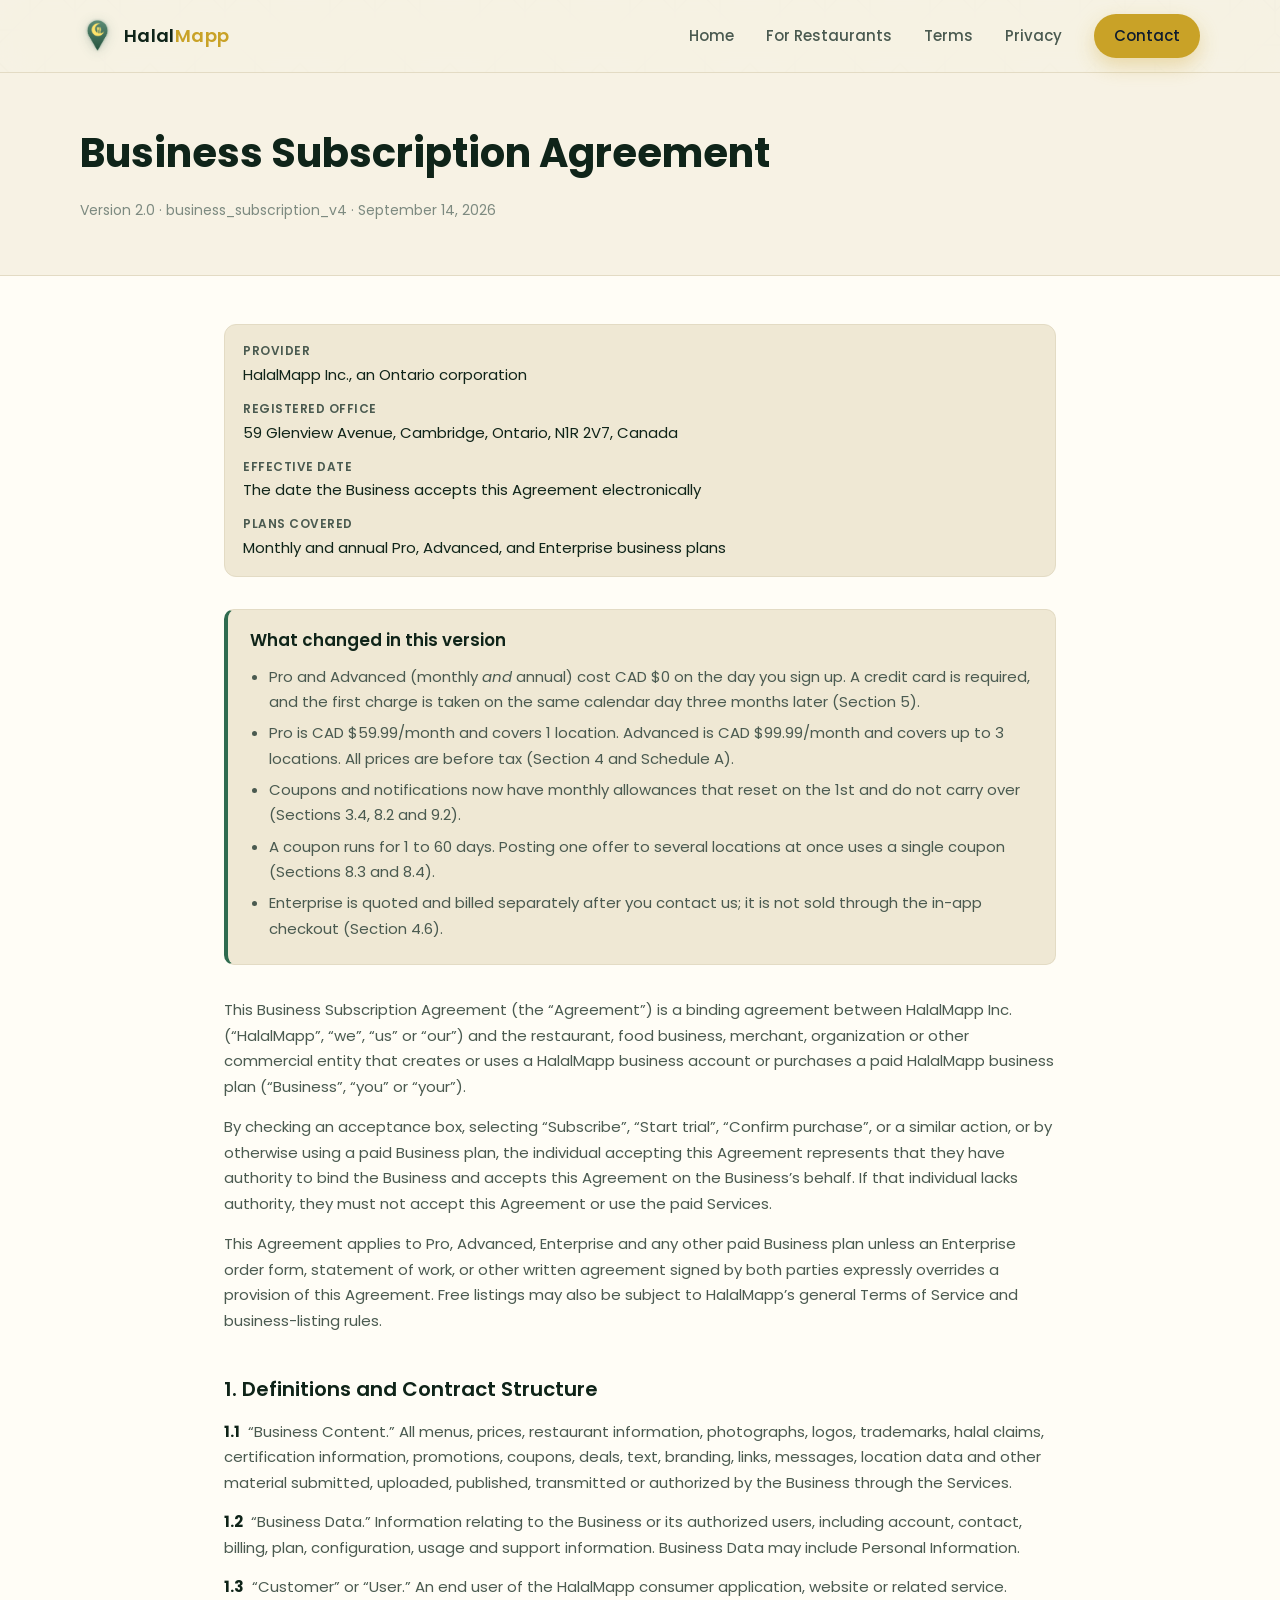
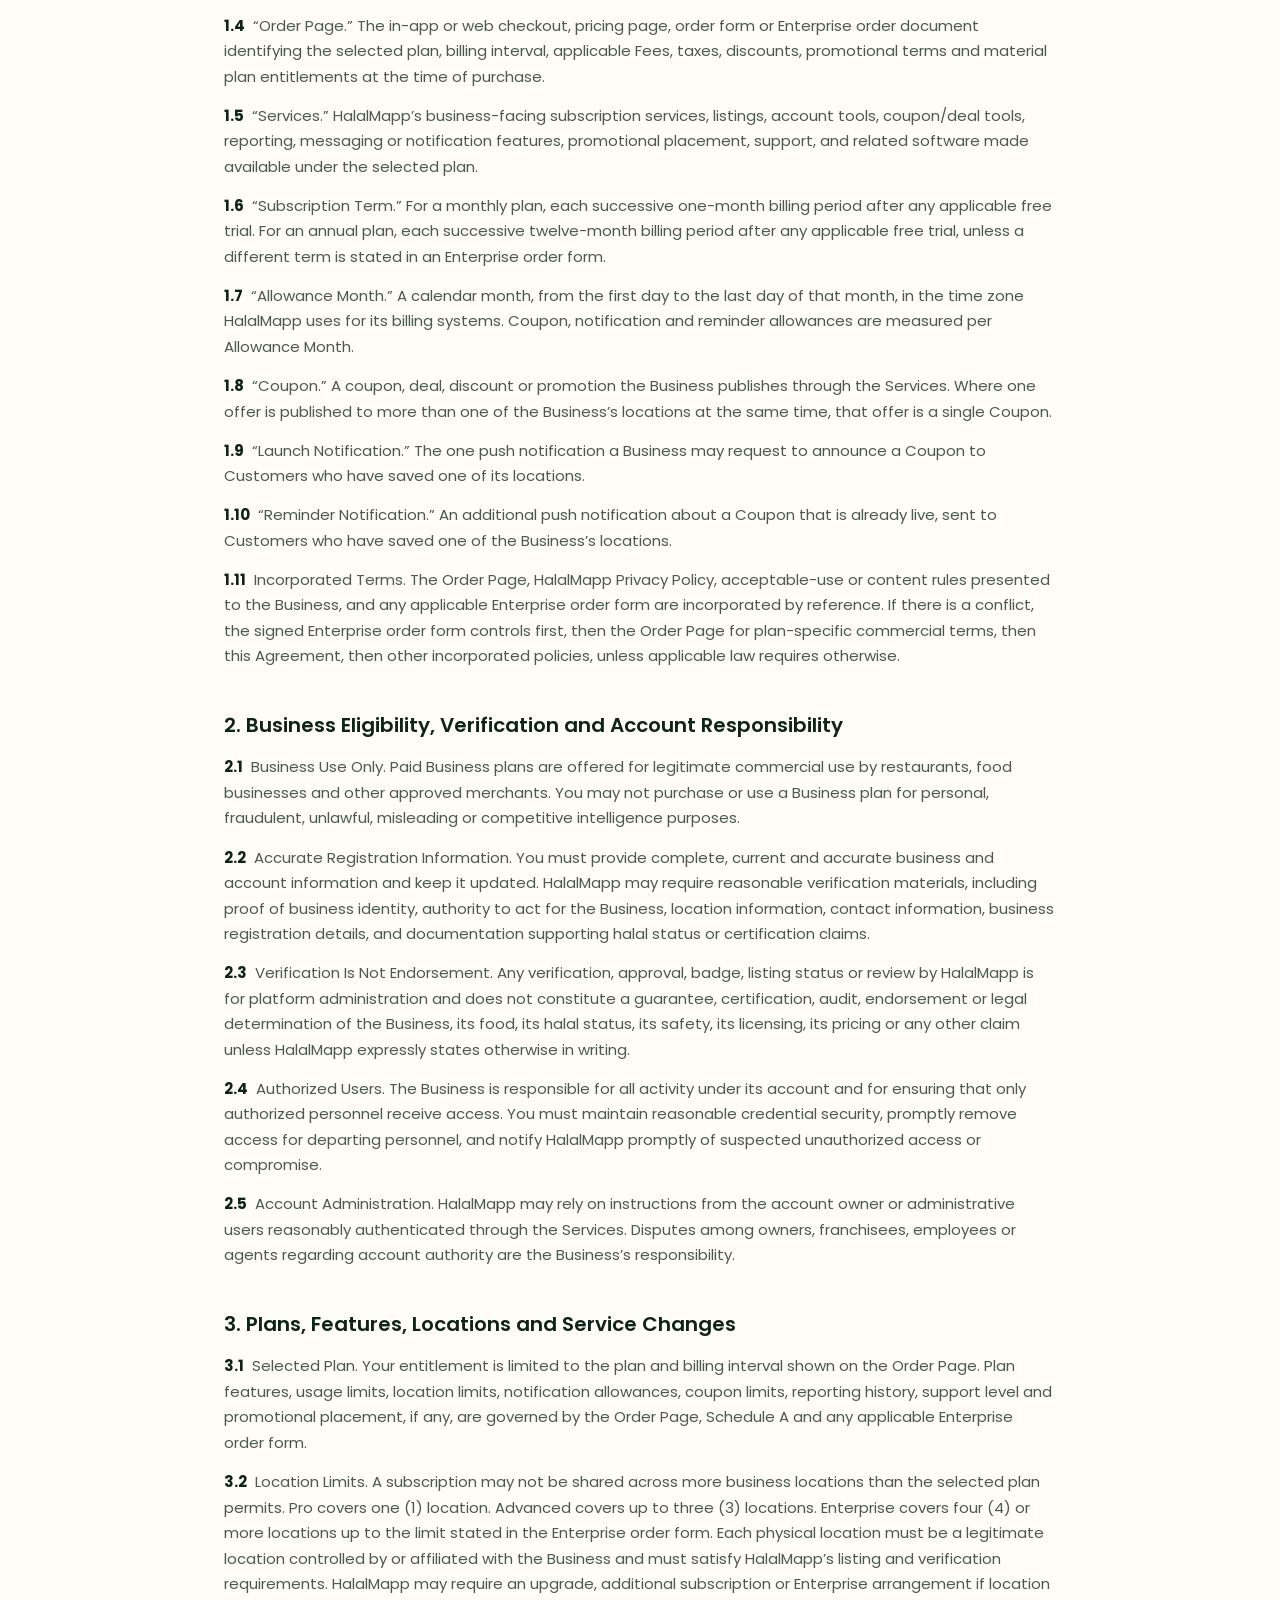
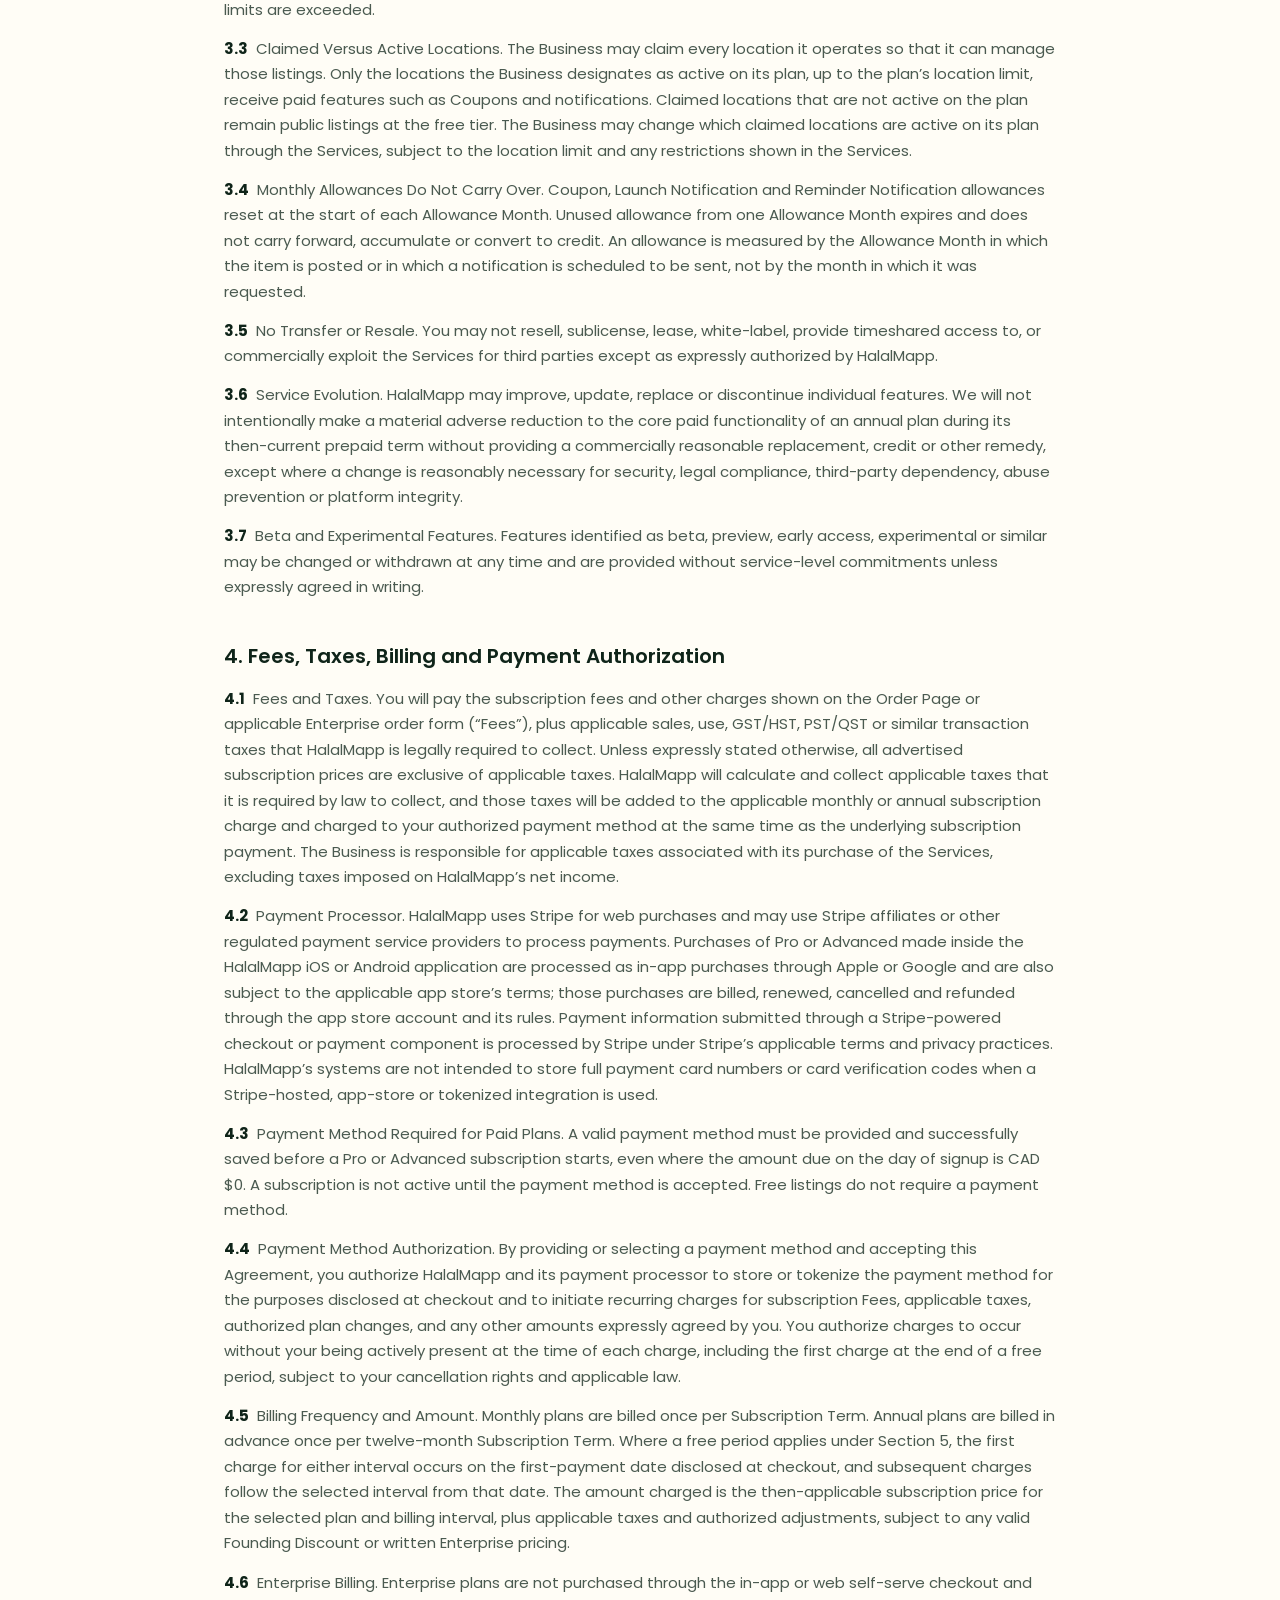
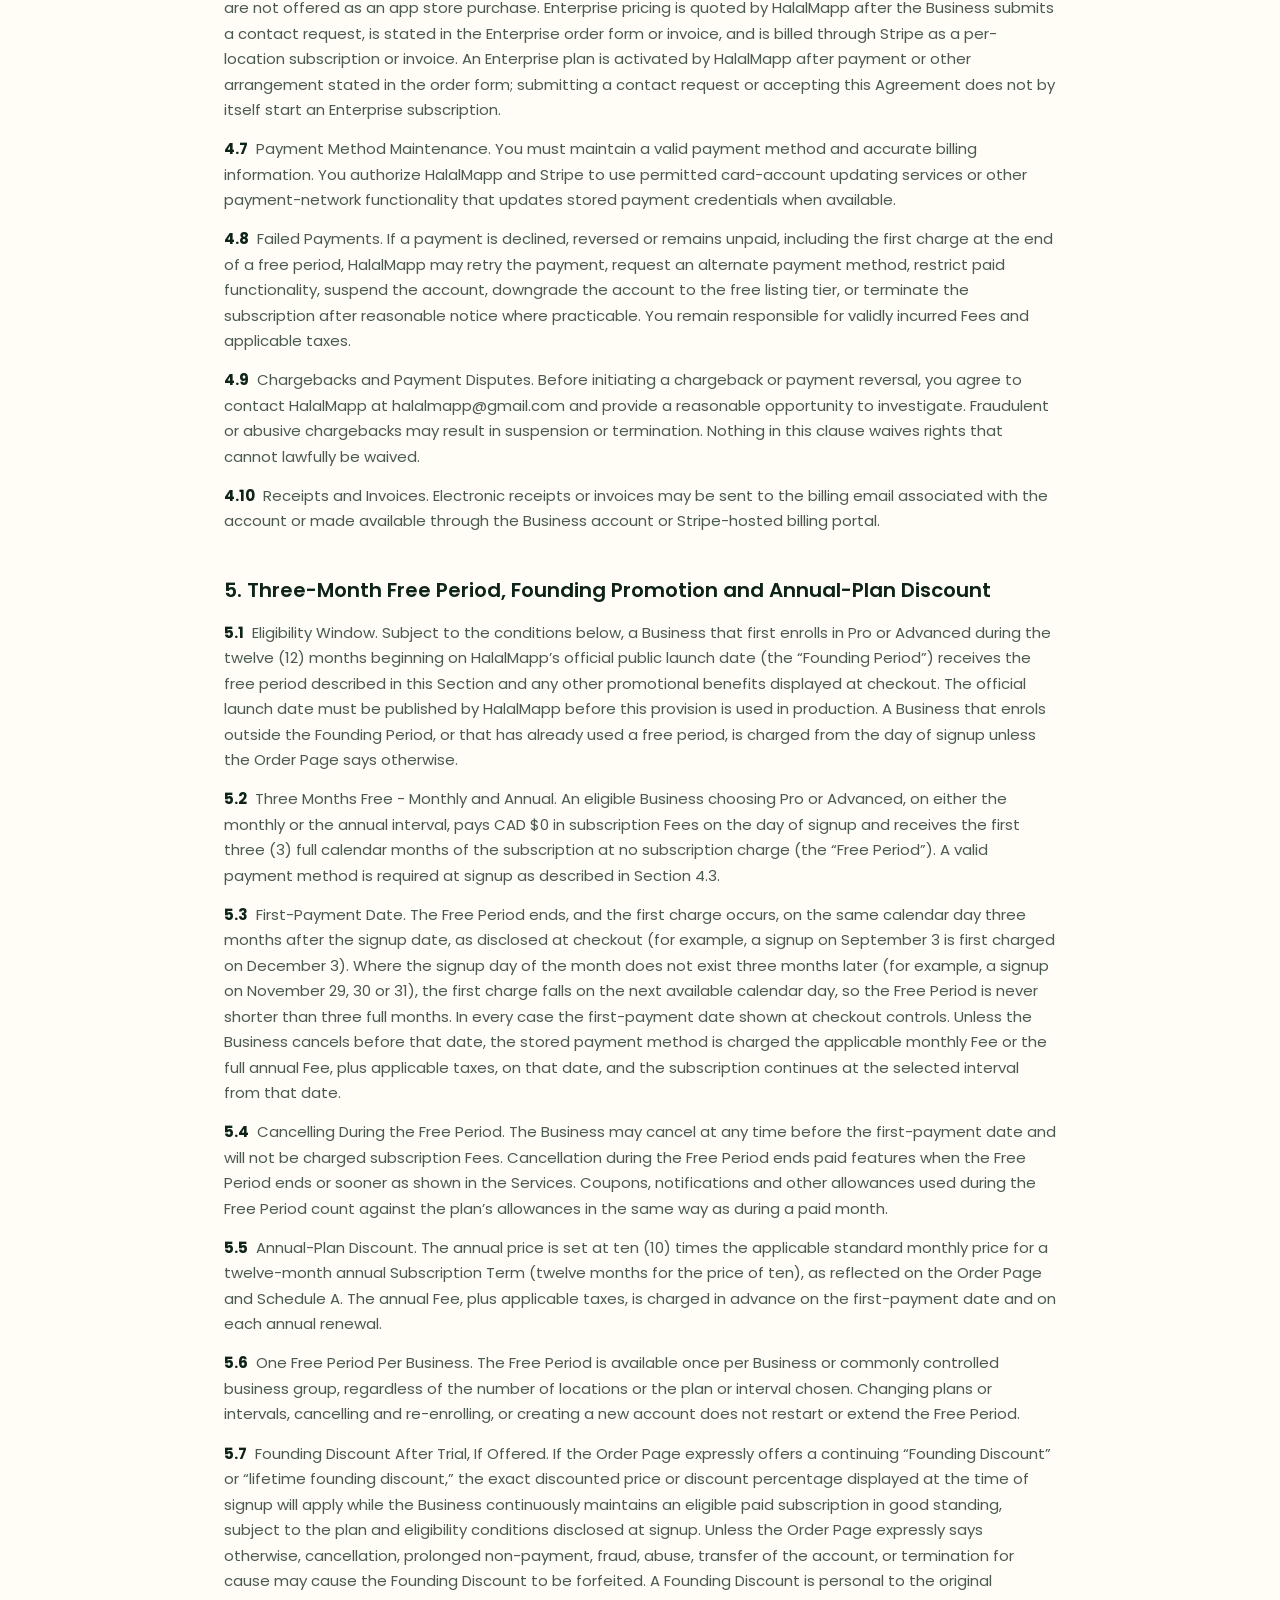
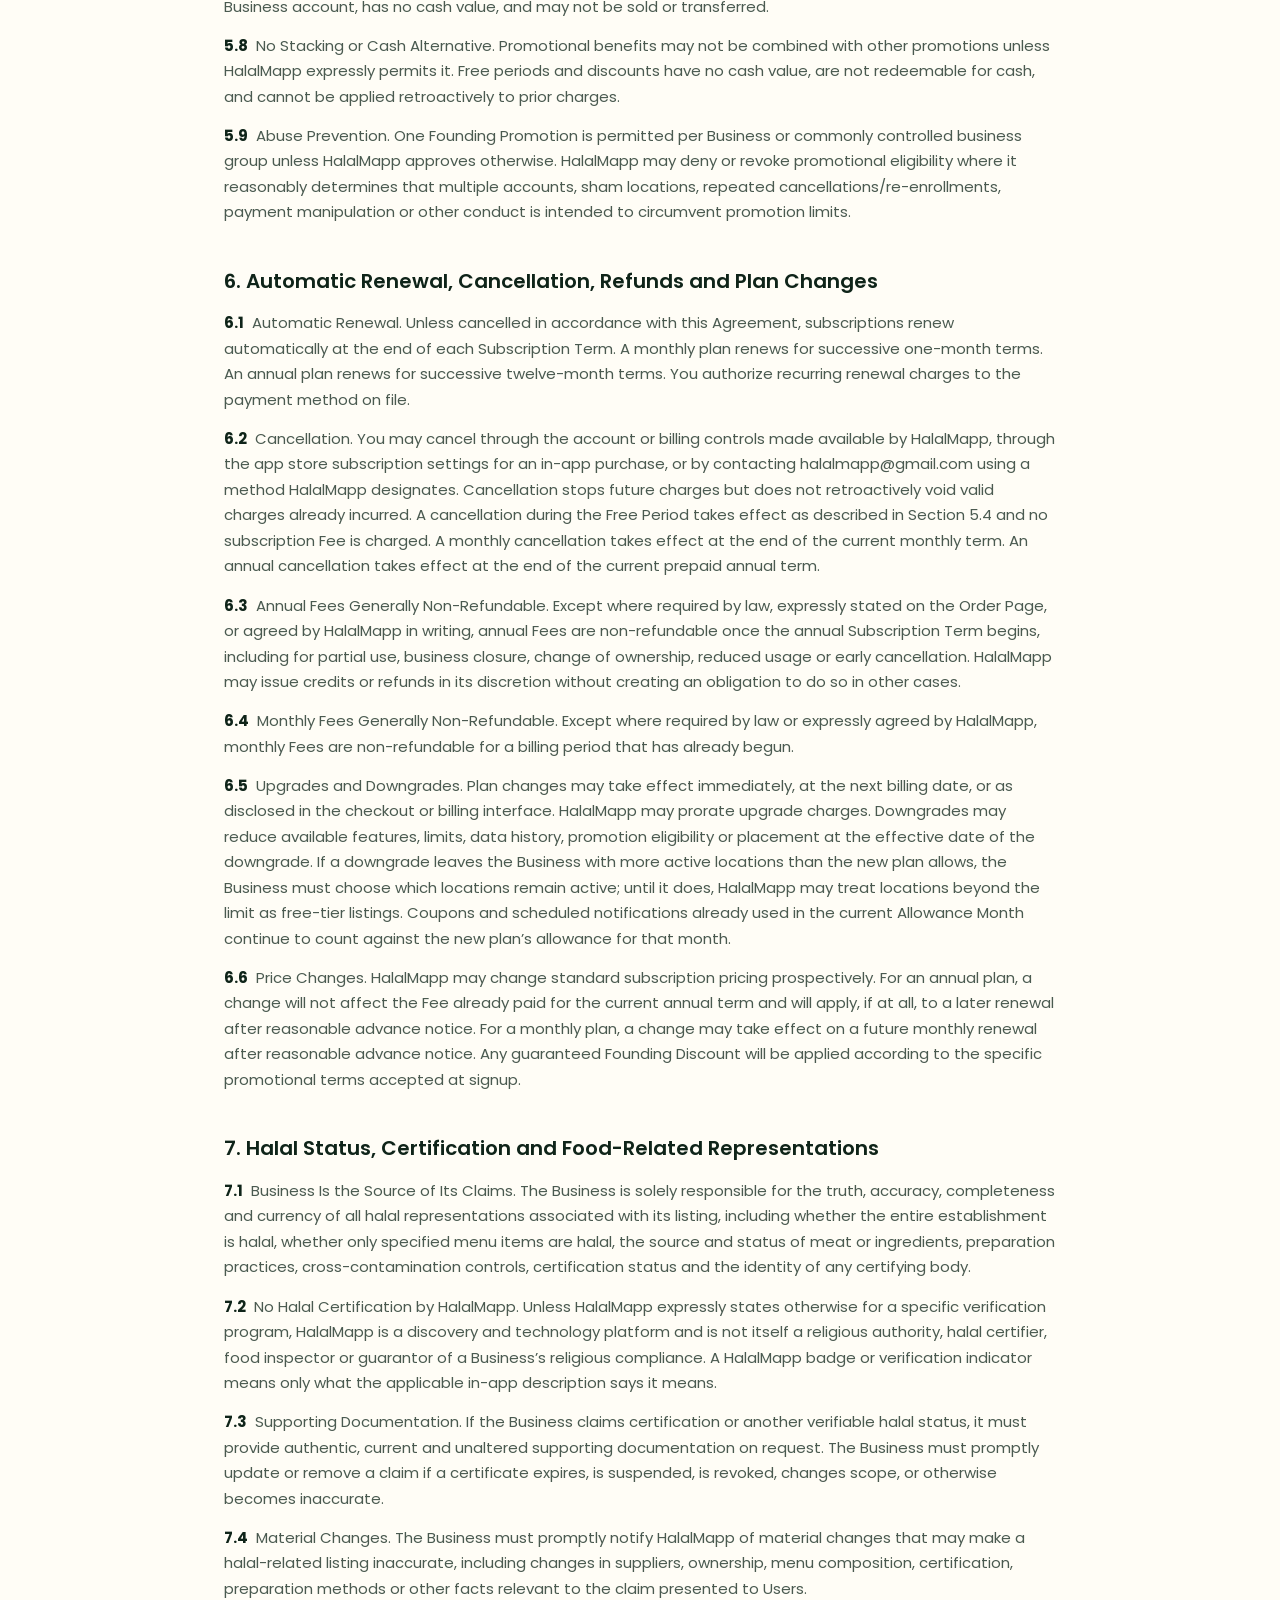
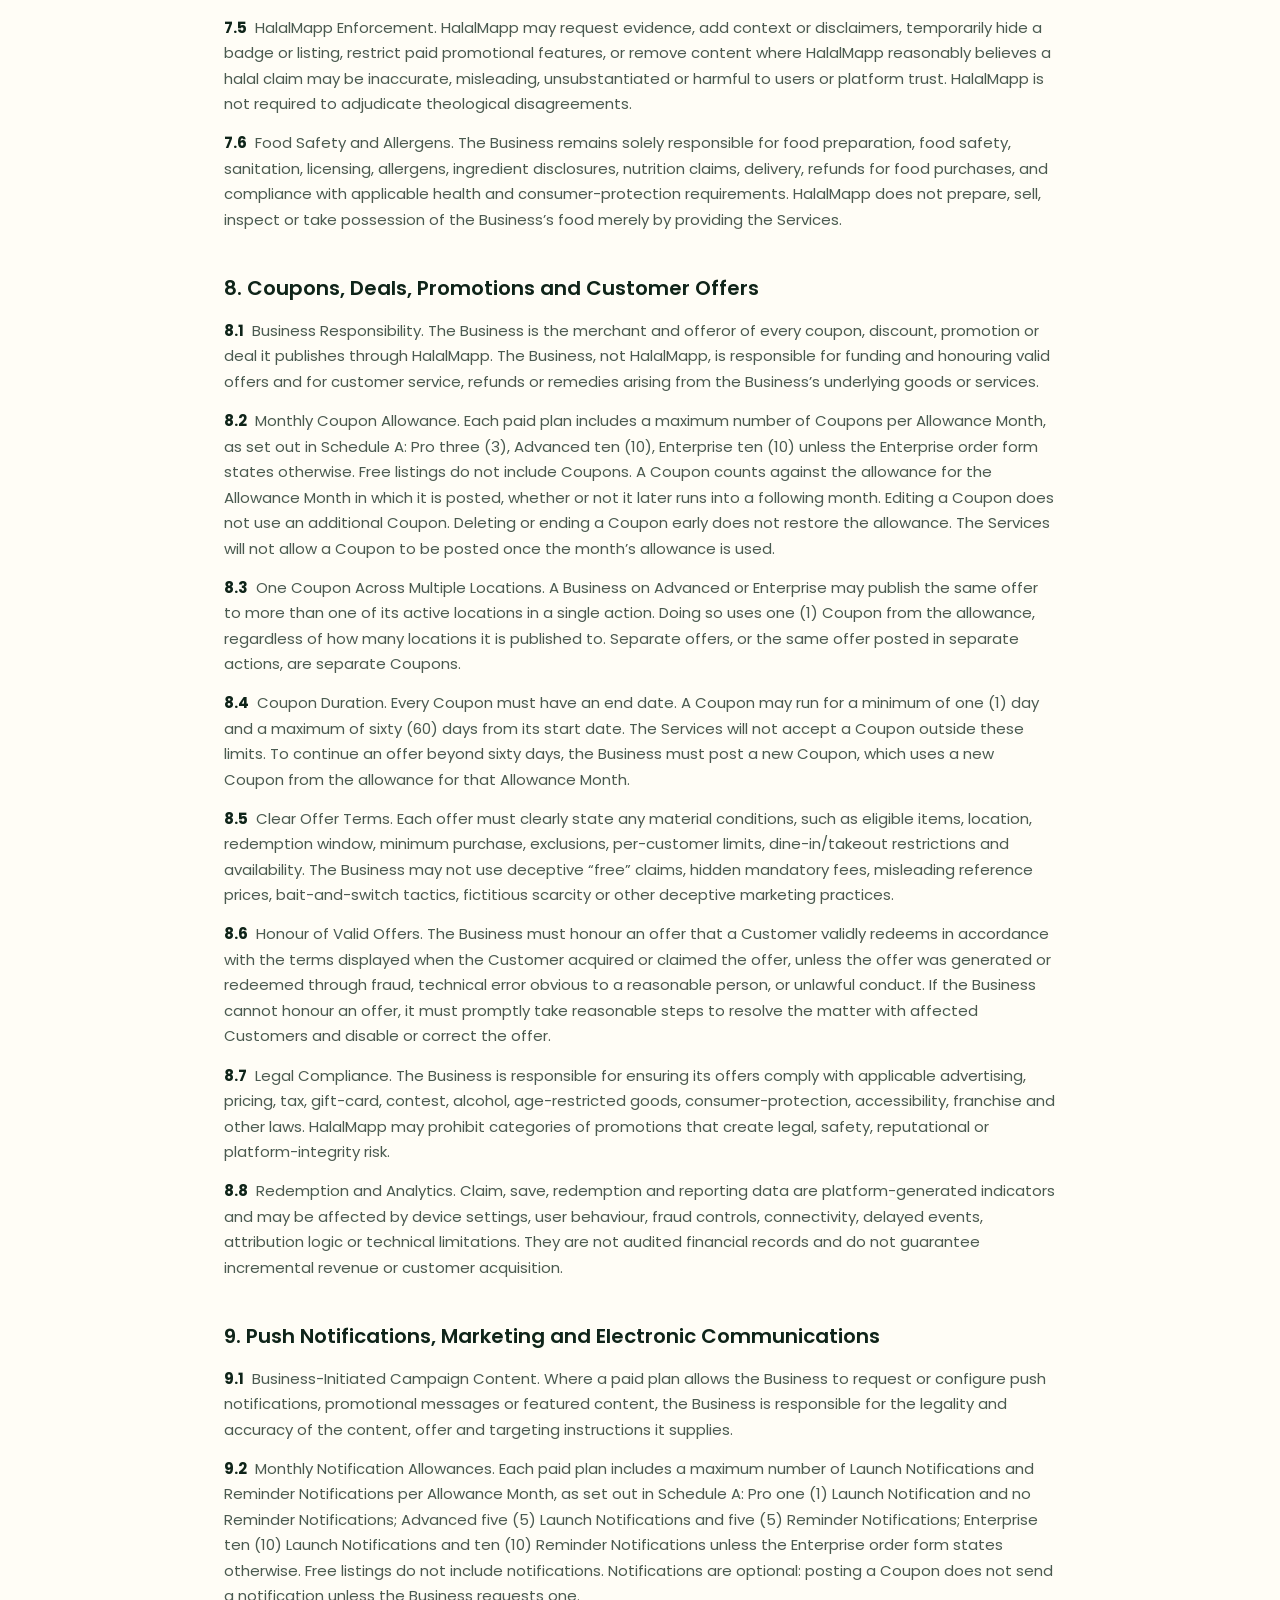
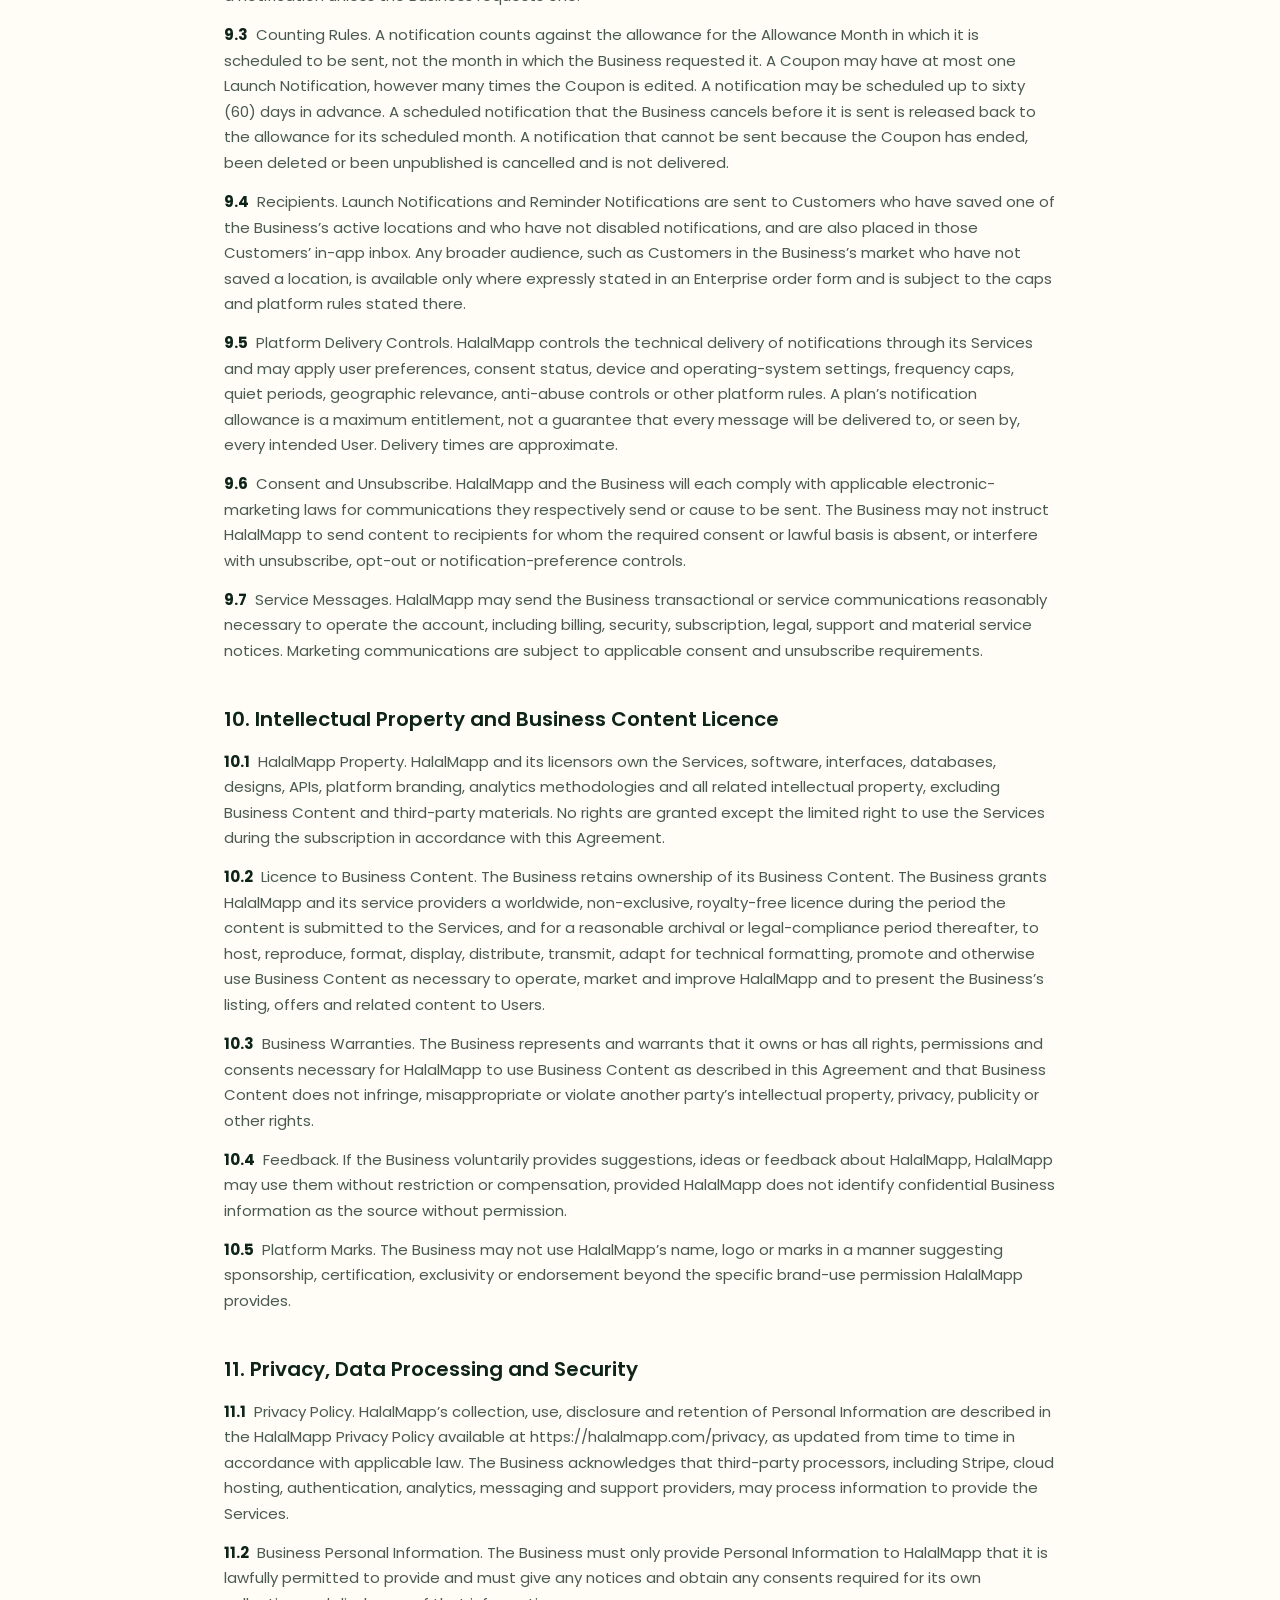
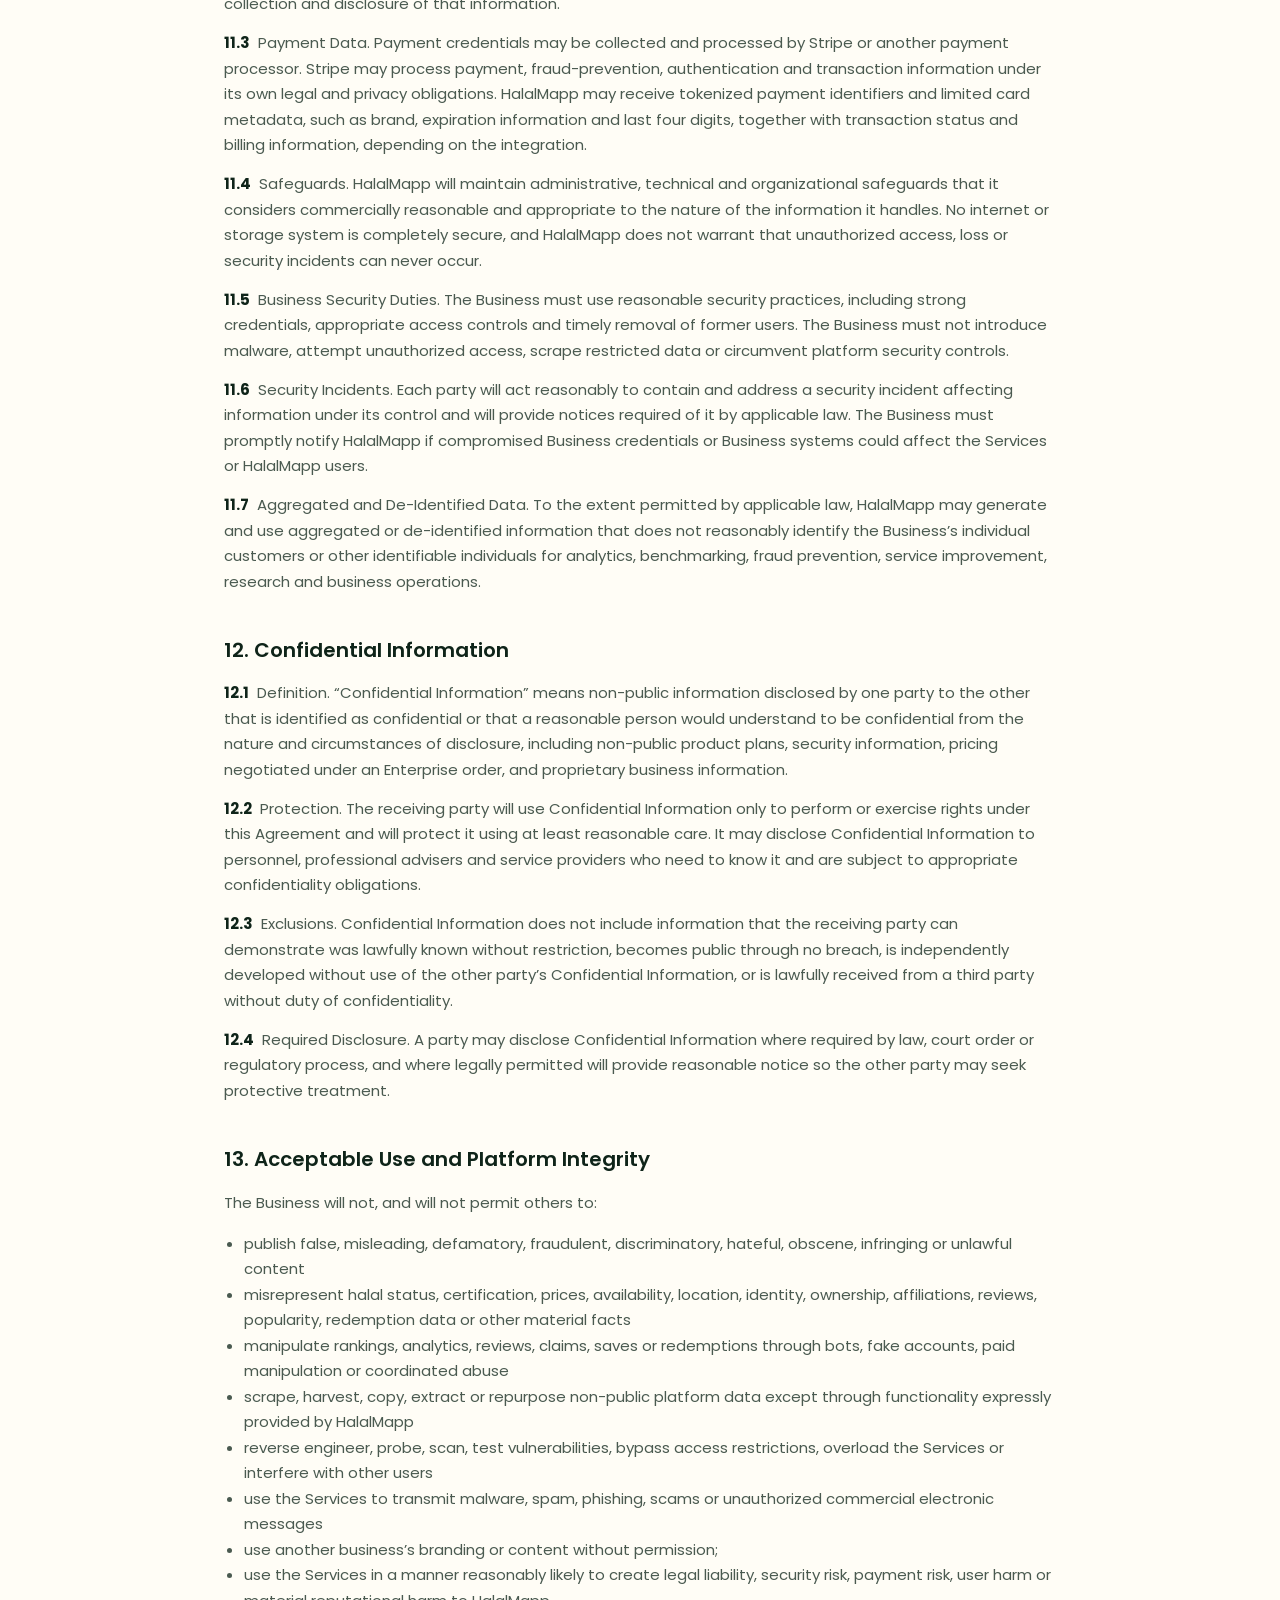
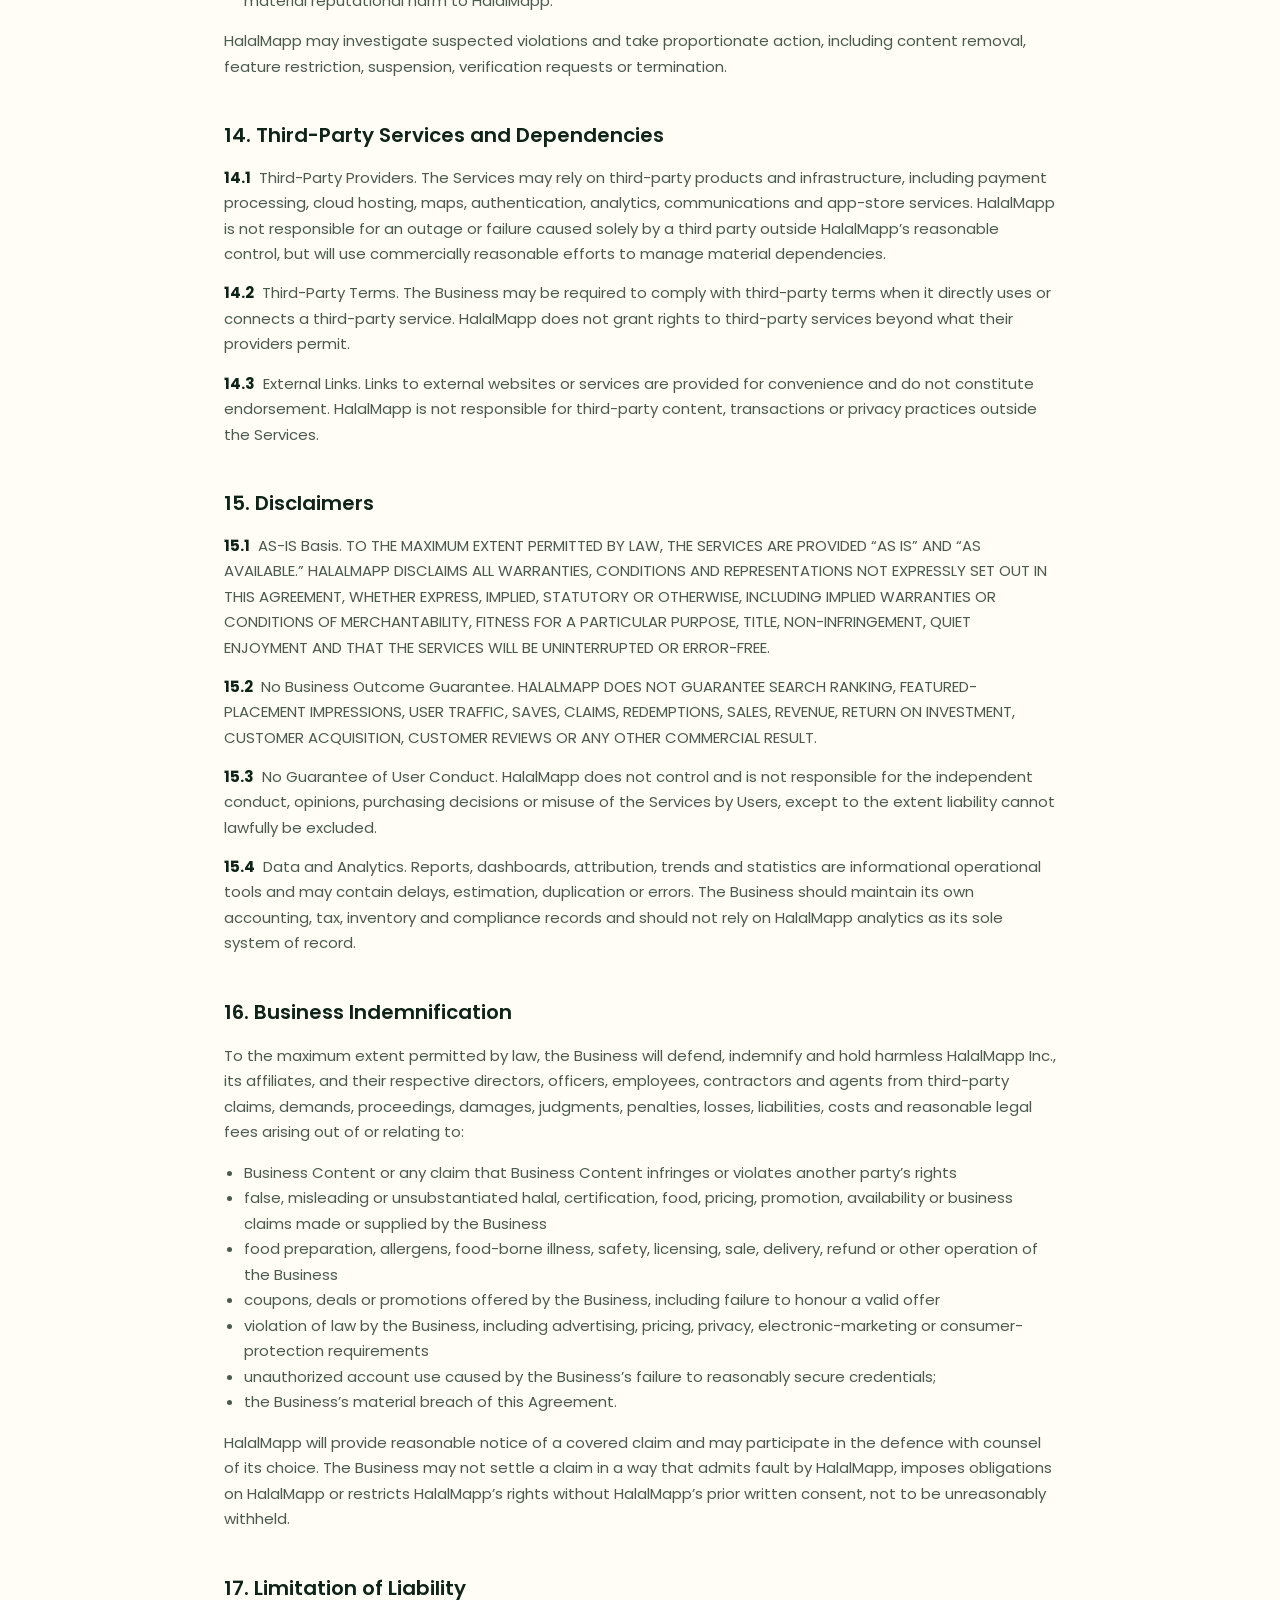
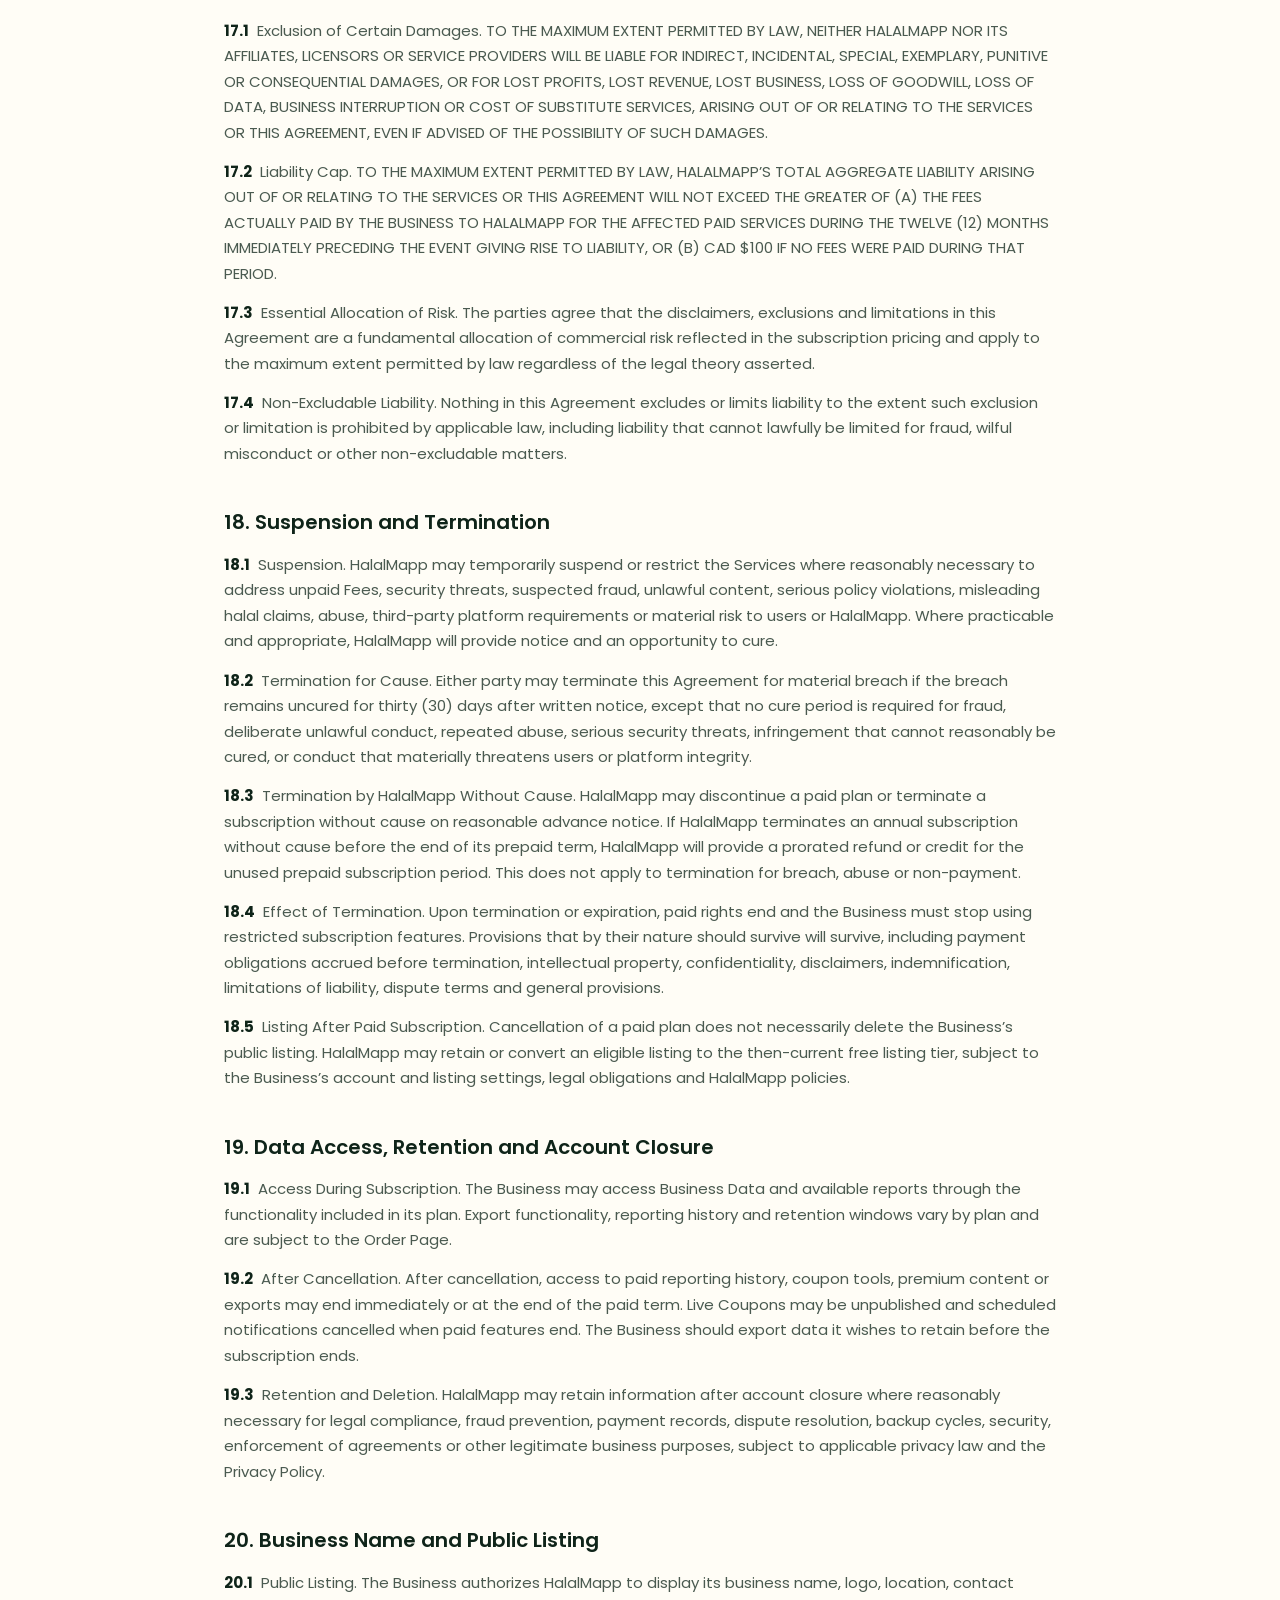
==== commit d2a03b7d: "Update Business Subscription Agreement and related legal styling. Co-authored-by: Cursor <cursoragen" ====
--- a/business-agreement/index.html
+++ b/business-agreement/index.html
@@ -48,7 +48,7 @@
     <div class="legal-hero">
       <div class="container">
         <h1>Business Subscription Agreement</h1>
-        <p class="legal-meta">Version 1.0 · business_subscription_v3 · September 2, 2026</p>
+        <p class="legal-meta">Version 2.0 · business_subscription_v4 · September 14, 2026</p>
       </div>
     </div>
     <div class="legal-content">
@@ -59,6 +59,16 @@
           <div><dt>Effective date</dt><dd>The date the Business accepts this Agreement electronically</dd></div>
           <div><dt>Plans covered</dt><dd>Monthly and annual Pro, Advanced, and Enterprise business plans</dd></div>
         </dl>
+<div class="legal-summary">
+  <h2>What changed in this version</h2>
+  <ul>
+    <li>Pro and Advanced (monthly <em>and</em> annual) cost CAD $0 on the day you sign up. A credit card is required, and the first charge is taken on the same calendar day three months later (Section 5).</li>
+    <li>Pro is CAD $59.99/month and covers 1 location. Advanced is CAD $99.99/month and covers up to 3 locations. All prices are before tax (Section 4 and Schedule A).</li>
+    <li>Coupons and notifications now have monthly allowances that reset on the 1st and do not carry over (Sections 3.4, 8.2 and 9.2).</li>
+    <li>A coupon runs for 1 to 60 days. Posting one offer to several locations at once uses a single coupon (Sections 8.3 and 8.4).</li>
+    <li>Enterprise is quoted and billed separately after you contact us; it is not sold through the in-app checkout (Section 4.6).</li>
+  </ul>
+</div>
 <p>This Business Subscription Agreement (the “Agreement”) is a binding agreement between HalalMapp Inc. (“HalalMapp”, “we”, “us” or “our”) and the restaurant, food business, merchant, organization or other commercial entity that creates or uses a HalalMapp business account or purchases a paid HalalMapp business plan (“Business”, “you” or “your”).</p>
 <p>By checking an acceptance box, selecting “Subscribe”, “Start trial”, “Confirm purchase”, or a similar action, or by otherwise using a paid Business plan, the individual accepting this Agreement represents that they have authority to bind the Business and accepts this Agreement on the Business’s behalf. If that individual lacks authority, they must not accept this Agreement or use the paid Services.</p>
 <p>This Agreement applies to Pro, Advanced, Enterprise and any other paid Business plan unless an Enterprise order form, statement of work, or other written agreement signed by both parties expressly overrides a provision of this Agreement. Free listings may also be subject to HalalMapp’s general Terms of Service and business-listing rules.</p>
@@ -68,8 +78,12 @@
 <p class="legal-clause"><strong>1.3</strong> “Customer” or “User.” An end user of the HalalMapp consumer application, website or related service.</p>
 <p class="legal-clause"><strong>1.4</strong> “Order Page.” The in-app or web checkout, pricing page, order form or Enterprise order document identifying the selected plan, billing interval, applicable Fees, taxes, discounts, promotional terms and material plan entitlements at the time of purchase.</p>
 <p class="legal-clause"><strong>1.5</strong> “Services.” HalalMapp’s business-facing subscription services, listings, account tools, coupon/deal tools, reporting, messaging or notification features, promotional placement, support, and related software made available under the selected plan.</p>
-<p class="legal-clause"><strong>1.6</strong> “Subscription Term.” For a monthly plan, each successive one-month billing period after any applicable free trial. For an annual plan, each successive twelve-month billing period, unless a different term is stated in an Enterprise order form.</p>
-<p class="legal-clause"><strong>1.7</strong> Incorporated Terms. The Order Page, HalalMapp Privacy Policy, acceptable-use or content rules presented to the Business, and any applicable Enterprise order form are incorporated by reference. If there is a conflict, the signed Enterprise order form controls first, then the Order Page for plan-specific commercial terms, then this Agreement, then other incorporated policies, unless applicable law requires otherwise.</p>
+<p class="legal-clause"><strong>1.6</strong> “Subscription Term.” For a monthly plan, each successive one-month billing period after any applicable free trial. For an annual plan, each successive twelve-month billing period after any applicable free trial, unless a different term is stated in an Enterprise order form.</p>
+<p class="legal-clause"><strong>1.7</strong> “Allowance Month.” A calendar month, from the first day to the last day of that month, in the time zone HalalMapp uses for its billing systems. Coupon, notification and reminder allowances are measured per Allowance Month.</p>
+<p class="legal-clause"><strong>1.8</strong> “Coupon.” A coupon, deal, discount or promotion the Business publishes through the Services. Where one offer is published to more than one of the Business’s locations at the same time, that offer is a single Coupon.</p>
+<p class="legal-clause"><strong>1.9</strong> “Launch Notification.” The one push notification a Business may request to announce a Coupon to Customers who have saved one of its locations.</p>
+<p class="legal-clause"><strong>1.10</strong> “Reminder Notification.” An additional push notification about a Coupon that is already live, sent to Customers who have saved one of the Business’s locations.</p>
+<p class="legal-clause"><strong>1.11</strong> Incorporated Terms. The Order Page, HalalMapp Privacy Policy, acceptable-use or content rules presented to the Business, and any applicable Enterprise order form are incorporated by reference. If there is a conflict, the signed Enterprise order form controls first, then the Order Page for plan-specific commercial terms, then this Agreement, then other incorporated policies, unless applicable law requires otherwise.</p>
 <h2>2. Business Eligibility, Verification and Account Responsibility</h2>
 <p class="legal-clause"><strong>2.1</strong> Business Use Only. Paid Business plans are offered for legitimate commercial use by restaurants, food businesses and other approved merchants. You may not purchase or use a Business plan for personal, fraudulent, unlawful, misleading or competitive intelligence purposes.</p>
 <p class="legal-clause"><strong>2.2</strong> Accurate Registration Information. You must provide complete, current and accurate business and account information and keep it updated. HalalMapp may require reasonable verification materials, including proof of business identity, authority to act for the Business, location information, contact information, business registration details, and documentation supporting halal status or certification claims.</p>
@@ -77,33 +91,40 @@
 <p class="legal-clause"><strong>2.4</strong> Authorized Users. The Business is responsible for all activity under its account and for ensuring that only authorized personnel receive access. You must maintain reasonable credential security, promptly remove access for departing personnel, and notify HalalMapp promptly of suspected unauthorized access or compromise.</p>
 <p class="legal-clause"><strong>2.5</strong> Account Administration. HalalMapp may rely on instructions from the account owner or administrative users reasonably authenticated through the Services. Disputes among owners, franchisees, employees or agents regarding account authority are the Business’s responsibility.</p>
 <h2>3. Plans, Features, Locations and Service Changes</h2>
-<p class="legal-clause"><strong>3.1</strong> Selected Plan. Your entitlement is limited to the plan and billing interval shown on the Order Page. Plan features, usage limits, location limits, notification allowances, coupon limits, reporting history, support level and promotional placement, if any, are governed by the Order Page and any applicable Enterprise order form.</p>
-<p class="legal-clause"><strong>3.2</strong> Location Limits. A subscription may not be shared across more business locations than the selected plan permits. Each physical location must be a legitimate location controlled by or affiliated with the Business and must satisfy HalalMapp’s listing and verification requirements. HalalMapp may require an upgrade, additional subscription or Enterprise arrangement if location limits are exceeded.</p>
-<p class="legal-clause"><strong>3.3</strong> No Transfer or Resale. You may not resell, sublicense, lease, white-label, provide timeshared access to, or commercially exploit the Services for third parties except as expressly authorized by HalalMapp.</p>
-<p class="legal-clause"><strong>3.4</strong> Service Evolution. HalalMapp may improve, update, replace or discontinue individual features. We will not intentionally make a material adverse reduction to the core paid functionality of an annual plan during its then-current prepaid term without providing a commercially reasonable replacement, credit or other remedy, except where a change is reasonably necessary for security, legal compliance, third-party dependency, abuse prevention or platform integrity.</p>
-<p class="legal-clause"><strong>3.5</strong> Beta and Experimental Features. Features identified as beta, preview, early access, experimental or similar may be changed or withdrawn at any time and are provided without service-level commitments unless expressly agreed in writing.</p>
+<p class="legal-clause"><strong>3.1</strong> Selected Plan. Your entitlement is limited to the plan and billing interval shown on the Order Page. Plan features, usage limits, location limits, notification allowances, coupon limits, reporting history, support level and promotional placement, if any, are governed by the Order Page, Schedule A and any applicable Enterprise order form.</p>
+<p class="legal-clause"><strong>3.2</strong> Location Limits. A subscription may not be shared across more business locations than the selected plan permits. Pro covers one (1) location. Advanced covers up to three (3) locations. Enterprise covers four (4) or more locations up to the limit stated in the Enterprise order form. Each physical location must be a legitimate location controlled by or affiliated with the Business and must satisfy HalalMapp’s listing and verification requirements. HalalMapp may require an upgrade, additional subscription or Enterprise arrangement if location limits are exceeded.</p>
+<p class="legal-clause"><strong>3.3</strong> Claimed Versus Active Locations. The Business may claim every location it operates so that it can manage those listings. Only the locations the Business designates as active on its plan, up to the plan’s location limit, receive paid features such as Coupons and notifications. Claimed locations that are not active on the plan remain public listings at the free tier. The Business may change which claimed locations are active on its plan through the Services, subject to the location limit and any restrictions shown in the Services.</p>
+<p class="legal-clause"><strong>3.4</strong> Monthly Allowances Do Not Carry Over. Coupon, Launch Notification and Reminder Notification allowances reset at the start of each Allowance Month. Unused allowance from one Allowance Month expires and does not carry forward, accumulate or convert to credit. An allowance is measured by the Allowance Month in which the item is posted or in which a notification is scheduled to be sent, not by the month in which it was requested.</p>
+<p class="legal-clause"><strong>3.5</strong> No Transfer or Resale. You may not resell, sublicense, lease, white-label, provide timeshared access to, or commercially exploit the Services for third parties except as expressly authorized by HalalMapp.</p>
+<p class="legal-clause"><strong>3.6</strong> Service Evolution. HalalMapp may improve, update, replace or discontinue individual features. We will not intentionally make a material adverse reduction to the core paid functionality of an annual plan during its then-current prepaid term without providing a commercially reasonable replacement, credit or other remedy, except where a change is reasonably necessary for security, legal compliance, third-party dependency, abuse prevention or platform integrity.</p>
+<p class="legal-clause"><strong>3.7</strong> Beta and Experimental Features. Features identified as beta, preview, early access, experimental or similar may be changed or withdrawn at any time and are provided without service-level commitments unless expressly agreed in writing.</p>
 <h2>4. Fees, Taxes, Billing and Payment Authorization</h2>
 <p class="legal-clause"><strong>4.1</strong> Fees and Taxes. You will pay the subscription fees and other charges shown on the Order Page or applicable Enterprise order form (“Fees”), plus applicable sales, use, GST/HST, PST/QST or similar transaction taxes that HalalMapp is legally required to collect. Unless expressly stated otherwise, all advertised subscription prices are exclusive of applicable taxes. HalalMapp will calculate and collect applicable taxes that it is required by law to collect, and those taxes will be added to the applicable monthly or annual subscription charge and charged to your authorized payment method at the same time as the underlying subscription payment. The Business is responsible for applicable taxes associated with its purchase of the Services, excluding taxes imposed on HalalMapp’s net income.</p>
-<p class="legal-clause"><strong>4.2</strong> Payment Processor. HalalMapp uses Stripe and may use Stripe affiliates or other regulated payment service providers to process payments. Payment information submitted through a Stripe-powered checkout or payment component is processed by Stripe under Stripe’s applicable terms and privacy practices. HalalMapp’s systems are not intended to store full payment card numbers or card verification codes when a Stripe-hosted or tokenized integration is used.</p>
-<p class="legal-clause"><strong>4.3</strong> Payment Method Authorization. By providing or selecting a payment method and accepting this Agreement, you authorize HalalMapp and its payment processor to store or tokenize the payment method for the purposes disclosed at checkout and to initiate recurring charges for subscription Fees, applicable taxes, authorized plan changes, and any other amounts expressly agreed by you. You authorize charges to occur without your being actively present at the time of each renewal charge, subject to your cancellation rights and applicable law.</p>
-<p class="legal-clause"><strong>4.4</strong> Billing Frequency and Amount. Monthly plans are billed once per Subscription Term after any applicable promotional trial. Annual plans are billed in advance once per twelve-month Subscription Term. The amount charged is the then-applicable subscription price for the selected plan and billing interval, plus applicable taxes and authorized adjustments, subject to any valid Founding Discount or written Enterprise pricing.</p>
-<p class="legal-clause"><strong>4.5</strong> Payment Method Maintenance. You must maintain a valid payment method and accurate billing information. You authorize HalalMapp and Stripe to use permitted card-account updating services or other payment-network functionality that updates stored payment credentials when available.</p>
-<p class="legal-clause"><strong>4.6</strong> Failed Payments. If a payment is declined, reversed or remains unpaid, HalalMapp may retry the payment, request an alternate payment method, restrict paid functionality, suspend the account, downgrade the account, or terminate the subscription after reasonable notice where practicable. You remain responsible for validly incurred Fees and applicable taxes.</p>
-<p class="legal-clause"><strong>4.7</strong> Chargebacks and Payment Disputes. Before initiating a chargeback or payment reversal, you agree to contact HalalMapp at halalmapp@gmail.com and provide a reasonable opportunity to investigate. Fraudulent or abusive chargebacks may result in suspension or termination. Nothing in this clause waives rights that cannot lawfully be waived.</p>
-<p class="legal-clause"><strong>4.8</strong> Receipts and Invoices. Electronic receipts or invoices may be sent to the billing email associated with the account or made available through the Business account or Stripe-hosted billing portal.</p>
-<h2>5. Founding Business Promotion and Annual-Plan Discount</h2>
-<p class="legal-clause"><strong>5.1</strong> Eligibility Window. Subject to the conditions below, a Business that first enrolls in an eligible paid plan during the twelve (12) months beginning on HalalMapp’s official public launch date (the “Founding Period”) may receive the promotional benefits displayed at checkout. The official launch date must be published by HalalMapp before this provision is used in production.</p>
-<p class="legal-clause"><strong>5.2</strong> Monthly Plans - Three Months Free. An eligible Business choosing a monthly paid plan receives the first three (3) months of that initial monthly subscription at no subscription charge. A valid payment method may be required at signup. Unless cancelled before the trial ends, the subscription automatically converts to a paid month-to-month subscription on the trial end date disclosed at checkout, and the stored payment method will be charged the applicable monthly Fee plus taxes.</p>
-<p class="legal-clause"><strong>5.3</strong> Annual Plans - No Additional Free Months. An eligible Business choosing an annual plan does not receive the three-month free monthly-plan promotion. The annual price is already discounted to the equivalent of ten (10) months of the applicable standard monthly subscription price for a twelve-month annual Subscription Term, as reflected on the Order Page. The annual Fee, plus applicable taxes, is charged in advance unless an Enterprise order form states otherwise.</p>
-<p class="legal-clause"><strong>5.4</strong> Founding Discount After Trial, If Offered. If the Order Page expressly offers a continuing “Founding Discount” or “lifetime founding discount,” the exact discounted price or discount percentage displayed at the time of signup will apply while the Business continuously maintains an eligible paid subscription in good standing, subject to the plan and eligibility conditions disclosed at signup. Unless the Order Page expressly says otherwise, cancellation, prolonged non-payment, fraud, abuse, transfer of the account, or termination for cause may cause the Founding Discount to be forfeited. A Founding Discount is personal to the original Business account, has no cash value, and may not be sold or transferred.</p>
-<p class="legal-clause"><strong>5.5</strong> No Stacking or Cash Alternative. Promotional benefits may not be combined with other promotions unless HalalMapp expressly permits it. Free periods and discounts have no cash value, are not redeemable for cash, and cannot be applied retroactively to prior charges.</p>
-<p class="legal-clause"><strong>5.6</strong> Abuse Prevention. One Founding Promotion is permitted per Business or commonly controlled business group unless HalalMapp approves otherwise. HalalMapp may deny or revoke promotional eligibility where it reasonably determines that multiple accounts, sham locations, repeated cancellations/re-enrollments, payment manipulation or other conduct is intended to circumvent promotion limits.</p>
+<p class="legal-clause"><strong>4.2</strong> Payment Processor. HalalMapp uses Stripe for web purchases and may use Stripe affiliates or other regulated payment service providers to process payments. Purchases of Pro or Advanced made inside the HalalMapp iOS or Android application are processed as in-app purchases through Apple or Google and are also subject to the applicable app store’s terms; those purchases are billed, renewed, cancelled and refunded through the app store account and its rules. Payment information submitted through a Stripe-powered checkout or payment component is processed by Stripe under Stripe’s applicable terms and privacy practices. HalalMapp’s systems are not intended to store full payment card numbers or card verification codes when a Stripe-hosted, app-store or tokenized integration is used.</p>
+<p class="legal-clause"><strong>4.3</strong> Payment Method Required for Paid Plans. A valid payment method must be provided and successfully saved before a Pro or Advanced subscription starts, even where the amount due on the day of signup is CAD $0. A subscription is not active until the payment method is accepted. Free listings do not require a payment method.</p>
+<p class="legal-clause"><strong>4.4</strong> Payment Method Authorization. By providing or selecting a payment method and accepting this Agreement, you authorize HalalMapp and its payment processor to store or tokenize the payment method for the purposes disclosed at checkout and to initiate recurring charges for subscription Fees, applicable taxes, authorized plan changes, and any other amounts expressly agreed by you. You authorize charges to occur without your being actively present at the time of each charge, including the first charge at the end of a free period, subject to your cancellation rights and applicable law.</p>
+<p class="legal-clause"><strong>4.5</strong> Billing Frequency and Amount. Monthly plans are billed once per Subscription Term. Annual plans are billed in advance once per twelve-month Subscription Term. Where a free period applies under Section 5, the first charge for either interval occurs on the first-payment date disclosed at checkout, and subsequent charges follow the selected interval from that date. The amount charged is the then-applicable subscription price for the selected plan and billing interval, plus applicable taxes and authorized adjustments, subject to any valid Founding Discount or written Enterprise pricing.</p>
+<p class="legal-clause"><strong>4.6</strong> Enterprise Billing. Enterprise plans are not purchased through the in-app or web self-serve checkout and are not offered as an app store purchase. Enterprise pricing is quoted by HalalMapp after the Business submits a contact request, is stated in the Enterprise order form or invoice, and is billed through Stripe as a per-location subscription or invoice. An Enterprise plan is activated by HalalMapp after payment or other arrangement stated in the order form; submitting a contact request or accepting this Agreement does not by itself start an Enterprise subscription.</p>
+<p class="legal-clause"><strong>4.7</strong> Payment Method Maintenance. You must maintain a valid payment method and accurate billing information. You authorize HalalMapp and Stripe to use permitted card-account updating services or other payment-network functionality that updates stored payment credentials when available.</p>
+<p class="legal-clause"><strong>4.8</strong> Failed Payments. If a payment is declined, reversed or remains unpaid, including the first charge at the end of a free period, HalalMapp may retry the payment, request an alternate payment method, restrict paid functionality, suspend the account, downgrade the account to the free listing tier, or terminate the subscription after reasonable notice where practicable. You remain responsible for validly incurred Fees and applicable taxes.</p>
+<p class="legal-clause"><strong>4.9</strong> Chargebacks and Payment Disputes. Before initiating a chargeback or payment reversal, you agree to contact HalalMapp at halalmapp@gmail.com and provide a reasonable opportunity to investigate. Fraudulent or abusive chargebacks may result in suspension or termination. Nothing in this clause waives rights that cannot lawfully be waived.</p>
+<p class="legal-clause"><strong>4.10</strong> Receipts and Invoices. Electronic receipts or invoices may be sent to the billing email associated with the account or made available through the Business account or Stripe-hosted billing portal.</p>
+<h2>5. Three-Month Free Period, Founding Promotion and Annual-Plan Discount</h2>
+<p class="legal-clause"><strong>5.1</strong> Eligibility Window. Subject to the conditions below, a Business that first enrolls in Pro or Advanced during the twelve (12) months beginning on HalalMapp’s official public launch date (the “Founding Period”) receives the free period described in this Section and any other promotional benefits displayed at checkout. The official launch date must be published by HalalMapp before this provision is used in production. A Business that enrols outside the Founding Period, or that has already used a free period, is charged from the day of signup unless the Order Page says otherwise.</p>
+<p class="legal-clause"><strong>5.2</strong> Three Months Free - Monthly and Annual. An eligible Business choosing Pro or Advanced, on either the monthly or the annual interval, pays CAD $0 in subscription Fees on the day of signup and receives the first three (3) full calendar months of the subscription at no subscription charge (the “Free Period”). A valid payment method is required at signup as described in Section 4.3.</p>
+<p class="legal-clause"><strong>5.3</strong> First-Payment Date. The Free Period ends, and the first charge occurs, on the same calendar day three months after the signup date, as disclosed at checkout (for example, a signup on September 3 is first charged on December 3). Where the signup day of the month does not exist three months later (for example, a signup on November 29, 30 or 31), the first charge falls on the next available calendar day, so the Free Period is never shorter than three full months. In every case the first-payment date shown at checkout controls. Unless the Business cancels before that date, the stored payment method is charged the applicable monthly Fee or the full annual Fee, plus applicable taxes, on that date, and the subscription continues at the selected interval from that date.</p>
+<p class="legal-clause"><strong>5.4</strong> Cancelling During the Free Period. The Business may cancel at any time before the first-payment date and will not be charged subscription Fees. Cancellation during the Free Period ends paid features when the Free Period ends or sooner as shown in the Services. Coupons, notifications and other allowances used during the Free Period count against the plan’s allowances in the same way as during a paid month.</p>
+<p class="legal-clause"><strong>5.5</strong> Annual-Plan Discount. The annual price is set at ten (10) times the applicable standard monthly price for a twelve-month annual Subscription Term (twelve months for the price of ten), as reflected on the Order Page and Schedule A. The annual Fee, plus applicable taxes, is charged in advance on the first-payment date and on each annual renewal.</p>
+<p class="legal-clause"><strong>5.6</strong> One Free Period Per Business. The Free Period is available once per Business or commonly controlled business group, regardless of the number of locations or the plan or interval chosen. Changing plans or intervals, cancelling and re-enrolling, or creating a new account does not restart or extend the Free Period.</p>
+<p class="legal-clause"><strong>5.7</strong> Founding Discount After Trial, If Offered. If the Order Page expressly offers a continuing “Founding Discount” or “lifetime founding discount,” the exact discounted price or discount percentage displayed at the time of signup will apply while the Business continuously maintains an eligible paid subscription in good standing, subject to the plan and eligibility conditions disclosed at signup. Unless the Order Page expressly says otherwise, cancellation, prolonged non-payment, fraud, abuse, transfer of the account, or termination for cause may cause the Founding Discount to be forfeited. A Founding Discount is personal to the original Business account, has no cash value, and may not be sold or transferred.</p>
+<p class="legal-clause"><strong>5.8</strong> No Stacking or Cash Alternative. Promotional benefits may not be combined with other promotions unless HalalMapp expressly permits it. Free periods and discounts have no cash value, are not redeemable for cash, and cannot be applied retroactively to prior charges.</p>
+<p class="legal-clause"><strong>5.9</strong> Abuse Prevention. One Founding Promotion is permitted per Business or commonly controlled business group unless HalalMapp approves otherwise. HalalMapp may deny or revoke promotional eligibility where it reasonably determines that multiple accounts, sham locations, repeated cancellations/re-enrollments, payment manipulation or other conduct is intended to circumvent promotion limits.</p>
 <h2>6. Automatic Renewal, Cancellation, Refunds and Plan Changes</h2>
 <p class="legal-clause"><strong>6.1</strong> Automatic Renewal. Unless cancelled in accordance with this Agreement, subscriptions renew automatically at the end of each Subscription Term. A monthly plan renews for successive one-month terms. An annual plan renews for successive twelve-month terms. You authorize recurring renewal charges to the payment method on file.</p>
-<p class="legal-clause"><strong>6.2</strong> Cancellation. You may cancel through the account or billing controls made available by HalalMapp or by contacting halalmapp@gmail.com using a method HalalMapp designates. Cancellation stops future renewal charges but does not retroactively void valid charges already incurred. A monthly cancellation takes effect at the end of the current monthly term or promotional trial, as applicable. An annual cancellation takes effect at the end of the current prepaid annual term.</p>
+<p class="legal-clause"><strong>6.2</strong> Cancellation. You may cancel through the account or billing controls made available by HalalMapp, through the app store subscription settings for an in-app purchase, or by contacting halalmapp@gmail.com using a method HalalMapp designates. Cancellation stops future charges but does not retroactively void valid charges already incurred. A cancellation during the Free Period takes effect as described in Section 5.4 and no subscription Fee is charged. A monthly cancellation takes effect at the end of the current monthly term. An annual cancellation takes effect at the end of the current prepaid annual term.</p>
 <p class="legal-clause"><strong>6.3</strong> Annual Fees Generally Non-Refundable. Except where required by law, expressly stated on the Order Page, or agreed by HalalMapp in writing, annual Fees are non-refundable once the annual Subscription Term begins, including for partial use, business closure, change of ownership, reduced usage or early cancellation. HalalMapp may issue credits or refunds in its discretion without creating an obligation to do so in other cases.</p>
 <p class="legal-clause"><strong>6.4</strong> Monthly Fees Generally Non-Refundable. Except where required by law or expressly agreed by HalalMapp, monthly Fees are non-refundable for a billing period that has already begun.</p>
-<p class="legal-clause"><strong>6.5</strong> Upgrades and Downgrades. Plan changes may take effect immediately, at the next billing date, or as disclosed in the checkout or billing interface. HalalMapp may prorate upgrade charges. Downgrades may reduce available features, limits, data history, promotion eligibility or placement at the effective date of the downgrade.</p>
+<p class="legal-clause"><strong>6.5</strong> Upgrades and Downgrades. Plan changes may take effect immediately, at the next billing date, or as disclosed in the checkout or billing interface. HalalMapp may prorate upgrade charges. Downgrades may reduce available features, limits, data history, promotion eligibility or placement at the effective date of the downgrade. If a downgrade leaves the Business with more active locations than the new plan allows, the Business must choose which locations remain active; until it does, HalalMapp may treat locations beyond the limit as free-tier listings. Coupons and scheduled notifications already used in the current Allowance Month continue to count against the new plan’s allowance for that month.</p>
 <p class="legal-clause"><strong>6.6</strong> Price Changes. HalalMapp may change standard subscription pricing prospectively. For an annual plan, a change will not affect the Fee already paid for the current annual term and will apply, if at all, to a later renewal after reasonable advance notice. For a monthly plan, a change may take effect on a future monthly renewal after reasonable advance notice. Any guaranteed Founding Discount will be applied according to the specific promotional terms accepted at signup.</p>
 <h2>7. Halal Status, Certification and Food-Related Representations</h2>
 <p class="legal-clause"><strong>7.1</strong> Business Is the Source of Its Claims. The Business is solely responsible for the truth, accuracy, completeness and currency of all halal representations associated with its listing, including whether the entire establishment is halal, whether only specified menu items are halal, the source and status of meat or ingredients, preparation practices, cross-contamination controls, certification status and the identity of any certifying body.</p>
@@ -114,15 +135,21 @@
 <p class="legal-clause"><strong>7.6</strong> Food Safety and Allergens. The Business remains solely responsible for food preparation, food safety, sanitation, licensing, allergens, ingredient disclosures, nutrition claims, delivery, refunds for food purchases, and compliance with applicable health and consumer-protection requirements. HalalMapp does not prepare, sell, inspect or take possession of the Business’s food merely by providing the Services.</p>
 <h2>8. Coupons, Deals, Promotions and Customer Offers</h2>
 <p class="legal-clause"><strong>8.1</strong> Business Responsibility. The Business is the merchant and offeror of every coupon, discount, promotion or deal it publishes through HalalMapp. The Business, not HalalMapp, is responsible for funding and honouring valid offers and for customer service, refunds or remedies arising from the Business’s underlying goods or services.</p>
-<p class="legal-clause"><strong>8.2</strong> Clear Offer Terms. Each offer must clearly state any material conditions, such as eligible items, location, redemption window, minimum purchase, exclusions, per-customer limits, dine-in/takeout restrictions and availability. The Business may not use deceptive “free” claims, hidden mandatory fees, misleading reference prices, bait-and-switch tactics, fictitious scarcity or other deceptive marketing practices.</p>
-<p class="legal-clause"><strong>8.3</strong> Honour of Valid Offers. The Business must honour an offer that a Customer validly redeems in accordance with the terms displayed when the Customer acquired or claimed the offer, unless the offer was generated or redeemed through fraud, technical error obvious to a reasonable person, or unlawful conduct. If the Business cannot honour an offer, it must promptly take reasonable steps to resolve the matter with affected Customers and disable or correct the offer.</p>
-<p class="legal-clause"><strong>8.4</strong> Legal Compliance. The Business is responsible for ensuring its offers comply with applicable advertising, pricing, tax, gift-card, contest, alcohol, age-restricted goods, consumer-protection, accessibility, franchise and other laws. HalalMapp may prohibit categories of promotions that create legal, safety, reputational or platform-integrity risk.</p>
-<p class="legal-clause"><strong>8.5</strong> Redemption and Analytics. Claim, save, redemption and reporting data are platform-generated indicators and may be affected by device settings, user behaviour, fraud controls, connectivity, delayed events, attribution logic or technical limitations. They are not audited financial records and do not guarantee incremental revenue or customer acquisition.</p>
+<p class="legal-clause"><strong>8.2</strong> Monthly Coupon Allowance. Each paid plan includes a maximum number of Coupons per Allowance Month, as set out in Schedule A: Pro three (3), Advanced ten (10), Enterprise ten (10) unless the Enterprise order form states otherwise. Free listings do not include Coupons. A Coupon counts against the allowance for the Allowance Month in which it is posted, whether or not it later runs into a following month. Editing a Coupon does not use an additional Coupon. Deleting or ending a Coupon early does not restore the allowance. The Services will not allow a Coupon to be posted once the month’s allowance is used.</p>
+<p class="legal-clause"><strong>8.3</strong> One Coupon Across Multiple Locations. A Business on Advanced or Enterprise may publish the same offer to more than one of its active locations in a single action. Doing so uses one (1) Coupon from the allowance, regardless of how many locations it is published to. Separate offers, or the same offer posted in separate actions, are separate Coupons.</p>
+<p class="legal-clause"><strong>8.4</strong> Coupon Duration. Every Coupon must have an end date. A Coupon may run for a minimum of one (1) day and a maximum of sixty (60) days from its start date. The Services will not accept a Coupon outside these limits. To continue an offer beyond sixty days, the Business must post a new Coupon, which uses a new Coupon from the allowance for that Allowance Month.</p>
+<p class="legal-clause"><strong>8.5</strong> Clear Offer Terms. Each offer must clearly state any material conditions, such as eligible items, location, redemption window, minimum purchase, exclusions, per-customer limits, dine-in/takeout restrictions and availability. The Business may not use deceptive “free” claims, hidden mandatory fees, misleading reference prices, bait-and-switch tactics, fictitious scarcity or other deceptive marketing practices.</p>
+<p class="legal-clause"><strong>8.6</strong> Honour of Valid Offers. The Business must honour an offer that a Customer validly redeems in accordance with the terms displayed when the Customer acquired or claimed the offer, unless the offer was generated or redeemed through fraud, technical error obvious to a reasonable person, or unlawful conduct. If the Business cannot honour an offer, it must promptly take reasonable steps to resolve the matter with affected Customers and disable or correct the offer.</p>
+<p class="legal-clause"><strong>8.7</strong> Legal Compliance. The Business is responsible for ensuring its offers comply with applicable advertising, pricing, tax, gift-card, contest, alcohol, age-restricted goods, consumer-protection, accessibility, franchise and other laws. HalalMapp may prohibit categories of promotions that create legal, safety, reputational or platform-integrity risk.</p>
+<p class="legal-clause"><strong>8.8</strong> Redemption and Analytics. Claim, save, redemption and reporting data are platform-generated indicators and may be affected by device settings, user behaviour, fraud controls, connectivity, delayed events, attribution logic or technical limitations. They are not audited financial records and do not guarantee incremental revenue or customer acquisition.</p>
 <h2>9. Push Notifications, Marketing and Electronic Communications</h2>
 <p class="legal-clause"><strong>9.1</strong> Business-Initiated Campaign Content. Where a paid plan allows the Business to request or configure push notifications, promotional messages or featured content, the Business is responsible for the legality and accuracy of the content, offer and targeting instructions it supplies.</p>
-<p class="legal-clause"><strong>9.2</strong> Platform Delivery Controls. HalalMapp controls the technical delivery of notifications through its Services and may apply user preferences, consent status, frequency caps, quiet periods, geographic relevance, anti-abuse controls or other platform rules. A plan’s notification allowance is a maximum entitlement, not a guarantee that every message will be delivered to every intended User.</p>
-<p class="legal-clause"><strong>9.3</strong> Consent and Unsubscribe. HalalMapp and the Business will each comply with applicable electronic-marketing laws for communications they respectively send or cause to be sent. The Business may not instruct HalalMapp to send content to recipients for whom the required consent or lawful basis is absent, or interfere with unsubscribe, opt-out or notification-preference controls.</p>
-<p class="legal-clause"><strong>9.4</strong> Service Messages. HalalMapp may send the Business transactional or service communications reasonably necessary to operate the account, including billing, security, subscription, legal, support and material service notices. Marketing communications are subject to applicable consent and unsubscribe requirements.</p>
+<p class="legal-clause"><strong>9.2</strong> Monthly Notification Allowances. Each paid plan includes a maximum number of Launch Notifications and Reminder Notifications per Allowance Month, as set out in Schedule A: Pro one (1) Launch Notification and no Reminder Notifications; Advanced five (5) Launch Notifications and five (5) Reminder Notifications; Enterprise ten (10) Launch Notifications and ten (10) Reminder Notifications unless the Enterprise order form states otherwise. Free listings do not include notifications. Notifications are optional: posting a Coupon does not send a notification unless the Business requests one.</p>
+<p class="legal-clause"><strong>9.3</strong> Counting Rules. A notification counts against the allowance for the Allowance Month in which it is scheduled to be sent, not the month in which the Business requested it. A Coupon may have at most one Launch Notification, however many times the Coupon is edited. A notification may be scheduled up to sixty (60) days in advance. A scheduled notification that the Business cancels before it is sent is released back to the allowance for its scheduled month. A notification that cannot be sent because the Coupon has ended, been deleted or been unpublished is cancelled and is not delivered.</p>
+<p class="legal-clause"><strong>9.4</strong> Recipients. Launch Notifications and Reminder Notifications are sent to Customers who have saved one of the Business’s active locations and who have not disabled notifications, and are also placed in those Customers’ in-app inbox. Any broader audience, such as Customers in the Business’s market who have not saved a location, is available only where expressly stated in an Enterprise order form and is subject to the caps and platform rules stated there.</p>
+<p class="legal-clause"><strong>9.5</strong> Platform Delivery Controls. HalalMapp controls the technical delivery of notifications through its Services and may apply user preferences, consent status, device and operating-system settings, frequency caps, quiet periods, geographic relevance, anti-abuse controls or other platform rules. A plan’s notification allowance is a maximum entitlement, not a guarantee that every message will be delivered to, or seen by, every intended User. Delivery times are approximate.</p>
+<p class="legal-clause"><strong>9.6</strong> Consent and Unsubscribe. HalalMapp and the Business will each comply with applicable electronic-marketing laws for communications they respectively send or cause to be sent. The Business may not instruct HalalMapp to send content to recipients for whom the required consent or lawful basis is absent, or interfere with unsubscribe, opt-out or notification-preference controls.</p>
+<p class="legal-clause"><strong>9.7</strong> Service Messages. HalalMapp may send the Business transactional or service communications reasonably necessary to operate the account, including billing, security, subscription, legal, support and material service notices. Marketing communications are subject to applicable consent and unsubscribe requirements.</p>
 <h2>10. Intellectual Property and Business Content Licence</h2>
 <p class="legal-clause"><strong>10.1</strong> HalalMapp Property. HalalMapp and its licensors own the Services, software, interfaces, databases, designs, APIs, platform branding, analytics methodologies and all related intellectual property, excluding Business Content and third-party materials. No rights are granted except the limited right to use the Services during the subscription in accordance with this Agreement.</p>
 <p class="legal-clause"><strong>10.2</strong> Licence to Business Content. The Business retains ownership of its Business Content. The Business grants HalalMapp and its service providers a worldwide, non-exclusive, royalty-free licence during the period the content is submitted to the Services, and for a reasonable archival or legal-compliance period thereafter, to host, reproduce, format, display, distribute, transmit, adapt for technical formatting, promote and otherwise use Business Content as necessary to operate, market and improve HalalMapp and to present the Business’s listing, offers and related content to Users.</p>
@@ -189,7 +216,7 @@
 <p class="legal-clause"><strong>18.5</strong> Listing After Paid Subscription. Cancellation of a paid plan does not necessarily delete the Business’s public listing. HalalMapp may retain or convert an eligible listing to the then-current free listing tier, subject to the Business’s account and listing settings, legal obligations and HalalMapp policies.</p>
 <h2>19. Data Access, Retention and Account Closure</h2>
 <p class="legal-clause"><strong>19.1</strong> Access During Subscription. The Business may access Business Data and available reports through the functionality included in its plan. Export functionality, reporting history and retention windows vary by plan and are subject to the Order Page.</p>
-<p class="legal-clause"><strong>19.2</strong> After Cancellation. After cancellation, access to paid reporting history, coupon tools, premium content or exports may end immediately or at the end of the paid term. The Business should export data it wishes to retain before the subscription ends.</p>
+<p class="legal-clause"><strong>19.2</strong> After Cancellation. After cancellation, access to paid reporting history, coupon tools, premium content or exports may end immediately or at the end of the paid term. Live Coupons may be unpublished and scheduled notifications cancelled when paid features end. The Business should export data it wishes to retain before the subscription ends.</p>
 <p class="legal-clause"><strong>19.3</strong> Retention and Deletion. HalalMapp may retain information after account closure where reasonably necessary for legal compliance, fraud prevention, payment records, dispute resolution, backup cycles, security, enforcement of agreements or other legitimate business purposes, subject to applicable privacy law and the Privacy Policy.</p>
 <h2>20. Business Name and Public Listing</h2>
 <p class="legal-clause"><strong>20.1</strong> Public Listing. The Business authorizes HalalMapp to display its business name, logo, location, contact details, menu information, halal status information, photographs, offers and other Business Content as part of the public HalalMapp experience.</p>
@@ -213,7 +240,7 @@
 <p class="legal-clause"><strong>24.2</strong> Current Term Protection. A material amendment that materially increases the Business’s payment obligations or materially reduces contractual rights will generally apply no earlier than the next renewal after notice, unless the change is required sooner by law, security, payment-network rules, third-party platform requirements or to address abuse or material risk.</p>
 <p class="legal-clause"><strong>24.3</strong> Continued Use. Continued use after an amendment becomes effective constitutes acceptance of the amended Agreement, except where applicable law requires a different form of consent. If the Business does not agree to a prospective change, its remedy is to cancel before the change takes effect, subject to rights that cannot be waived.</p>
 <h2>25. General Provisions</h2>
-<p class="legal-clause"><strong>25.1</strong> Entire Agreement. This Agreement and the incorporated documents described in Section 1.7 are the entire agreement between the parties regarding the paid Business Services and supersede prior or contemporaneous discussions on that subject, except for fraud or fraudulent misrepresentation where such exclusion is not permitted.</p>
+<p class="legal-clause"><strong>25.1</strong> Entire Agreement. This Agreement and the incorporated documents described in Section 1.11 are the entire agreement between the parties regarding the paid Business Services and supersede prior or contemporaneous discussions on that subject, except for fraud or fraudulent misrepresentation where such exclusion is not permitted.</p>
 <p class="legal-clause"><strong>25.2</strong> Assignment. The Business may not assign or transfer this Agreement, its subscription or a Founding Discount without HalalMapp’s prior written consent, except as part of a bona fide sale of substantially all of the Business assets associated with the subscribed locations and subject to HalalMapp’s account-transfer requirements. HalalMapp may assign this Agreement in connection with a merger, financing, corporate reorganization, sale of assets or business, or to an affiliate.</p>
 <p class="legal-clause"><strong>25.3</strong> Force Majeure. Neither party is liable for delay or failure caused by events beyond its reasonable control, including widespread internet or telecommunications failures, natural disasters, war, terrorism, civil unrest, labour disputes, government action, epidemics, payment-network failures, cloud-provider outages or cyberattacks not caused by that party’s failure to use reasonable safeguards. Payment obligations for Services already provided are not excused.</p>
 <p class="legal-clause"><strong>25.4</strong> Severability. If a provision is held unenforceable, it will be enforced to the maximum lawful extent and the remaining provisions will remain in effect.</p>
@@ -224,24 +251,54 @@
 <p class="legal-clause"><strong>25.9</strong> Electronic Acceptance and Records. The parties agree that this Agreement may be formed and accepted electronically. HalalMapp may retain electronic records of the version accepted, acceptance timestamp, account, user identifier, IP/device information where lawfully collected, Order Page, payment authorization and related transaction records as evidence of the agreement and for legal, security and audit purposes.</p>
 <h2>SCHEDULE A - COMMERCIAL PLAN FRAMEWORK</h2>
 <p>This Schedule summarizes the commercial framework. If the Order Page is updated later in accordance with this Agreement, the Order Page controls plan-specific features and pricing for new purchases and future renewals.</p>
+<h3>A. Pricing, payment and locations</h3>
 <table class="legal-table">
   <thead>
     <tr>
       <th>Plan</th>
-      <th>Monthly Price</th>
-      <th>Annual Price</th>
+      <th>Monthly price</th>
+      <th>Annual price</th>
+      <th>Due at signup</th>
+      <th>Payment method</th>
       <th>Locations</th>
-      <th>Promotion</th>
     </tr>
   </thead>
   <tbody>
-    <tr><td>Free</td><td>CAD $0</td><td>N/A</td><td>As displayed on plan page</td><td>No paid-plan trial required</td></tr>
-    <tr><td>Pro</td><td>CAD $49 / month + applicable taxes</td><td>CAD $490 / year + applicable taxes (10 x monthly price)</td><td>1 location</td><td>Eligible monthly signups during Founding Period: first 3 months free; annual plan receives no extra free months</td></tr>
-    <tr><td>Advanced</td><td>CAD $99 / month + applicable taxes</td><td>CAD $990 / year + applicable taxes (10 x monthly price)</td><td>Up to 3 locations</td><td>Same founding-period structure</td></tr>
-    <tr><td>Enterprise</td><td>Custom pricing + applicable taxes</td><td>Custom pricing + applicable taxes</td><td>4+ locations / custom limit</td><td>As stated in Enterprise order form</td></tr>
+    <tr><td>Free</td><td>CAD $0</td><td>N/A</td><td>CAD $0</td><td>Not required</td><td>Public listing only</td></tr>
+    <tr><td>Pro</td><td>CAD $59.99 / month + applicable taxes</td><td>CAD $599.90 / year + applicable taxes (10 × monthly)</td><td>CAD $0 during Founding Period; first charge 3 months after signup</td><td>Required at signup</td><td>1 location</td></tr>
+    <tr><td>Advanced</td><td>CAD $99.99 / month + applicable taxes</td><td>CAD $990 / year + applicable taxes (10 × monthly, rounded)</td><td>CAD $0 during Founding Period; first charge 3 months after signup</td><td>Required at signup</td><td>Up to 3 locations</td></tr>
+    <tr><td>Enterprise</td><td>Custom per-location pricing + applicable taxes</td><td>Custom per-location pricing + applicable taxes</td><td>As stated in Enterprise order form</td><td>Stripe invoice or subscription per order form</td><td>4+ locations, limit per order form</td></tr>
   </tbody>
 </table>
-<p>Annual price calculation: annual price = 10 × the standard monthly price, providing twelve months of service for the price of ten months (a two-month equivalent discount). Pro: CAD $49 × 10 = CAD $490, plus applicable taxes. Advanced: CAD $99 × 10 = CAD $990, plus applicable taxes. All subscription prices shown in this Schedule are exclusive of applicable taxes unless expressly stated otherwise.</p>
+<h3>B. Monthly allowances</h3>
+<p>Per Allowance Month. Allowances reset on the 1st of each month and do not carry over.</p>
+<table class="legal-table">
+  <thead>
+    <tr>
+      <th>Plan</th>
+      <th>Coupons</th>
+      <th>Launch Notifications</th>
+      <th>Reminder Notifications</th>
+      <th>Notification audience</th>
+    </tr>
+  </thead>
+  <tbody>
+    <tr><td>Free</td><td>0</td><td>0</td><td>0</td><td>N/A</td></tr>
+    <tr><td>Pro</td><td>3</td><td>1</td><td>0</td><td>Customers who saved the location</td></tr>
+    <tr><td>Advanced</td><td>10</td><td>5</td><td>5</td><td>Customers who saved any active location</td></tr>
+    <tr><td>Enterprise</td><td>10 (or per order form)</td><td>10 (or per order form)</td><td>10 (or per order form)</td><td>Customers who saved any active location; wider market audience only if stated in order form</td></tr>
+  </tbody>
+</table>
+<h3>C. Coupon and notification rules</h3>
+<ul>
+  <li>A Coupon runs for a minimum of 1 day and a maximum of 60 days.</li>
+  <li>One offer posted to several active locations at once uses 1 Coupon (Advanced and Enterprise).</li>
+  <li>A Coupon counts against the month it is posted. A notification counts against the month it is scheduled to be sent.</li>
+  <li>Each Coupon may have at most 1 Launch Notification. Notifications may be scheduled up to 60 days ahead and cancelled before sending.</li>
+  <li>Notifications are optional and are only sent when the Business requests them.</li>
+</ul>
+<p>Annual price calculation: annual price = 10 × the standard monthly price, providing twelve months of service for the price of ten months (a two-month equivalent discount). Pro: CAD $59.99 × 10 = CAD $599.90, plus applicable taxes. Advanced: CAD $99.99 × 10 ≈ CAD $990, plus applicable taxes. All subscription prices shown in this Schedule are exclusive of applicable taxes unless expressly stated otherwise. Taxes are calculated at checkout based on the Business’s billing address.</p>
+<p>First-payment date example: subscribe on September 3 → first charge on December 3 for the monthly Fee (Pro CAD $59.99 or Advanced CAD $99.99, plus taxes) or the annual Fee (Pro CAD $599.90 or Advanced CAD $990, plus taxes), depending on the interval selected.</p>
         <p>
           Questions about this Agreement or billing?
           Email <a href="mailto:halalmapp@gmail.com">halalmapp@gmail.com</a>.
--- a/css/styles.css
+++ b/css/styles.css
@@ -1663,6 +1663,30 @@
   margin-right: 0.25rem;
 }
 
+.legal-summary {
+  margin: 0 0 2rem;
+  padding: 1.1rem 1.35rem;
+  border: 1px solid var(--border);
+  border-left: 4px solid var(--primary, #2F6B4F);
+  border-radius: 10px;
+  background: var(--surface-muted, #f6f3ee);
+}
+
+.legal-summary h2 {
+  margin: 0 0 0.6rem;
+  font-size: 1.05rem;
+}
+
+.legal-summary ul {
+  margin: 0;
+  padding-left: 1.2rem;
+}
+
+.legal-summary li {
+  margin: 0.35rem 0;
+  font-size: 0.9375rem;
+}
+
 .legal-table {
   width: 100%;
   border-collapse: collapse;
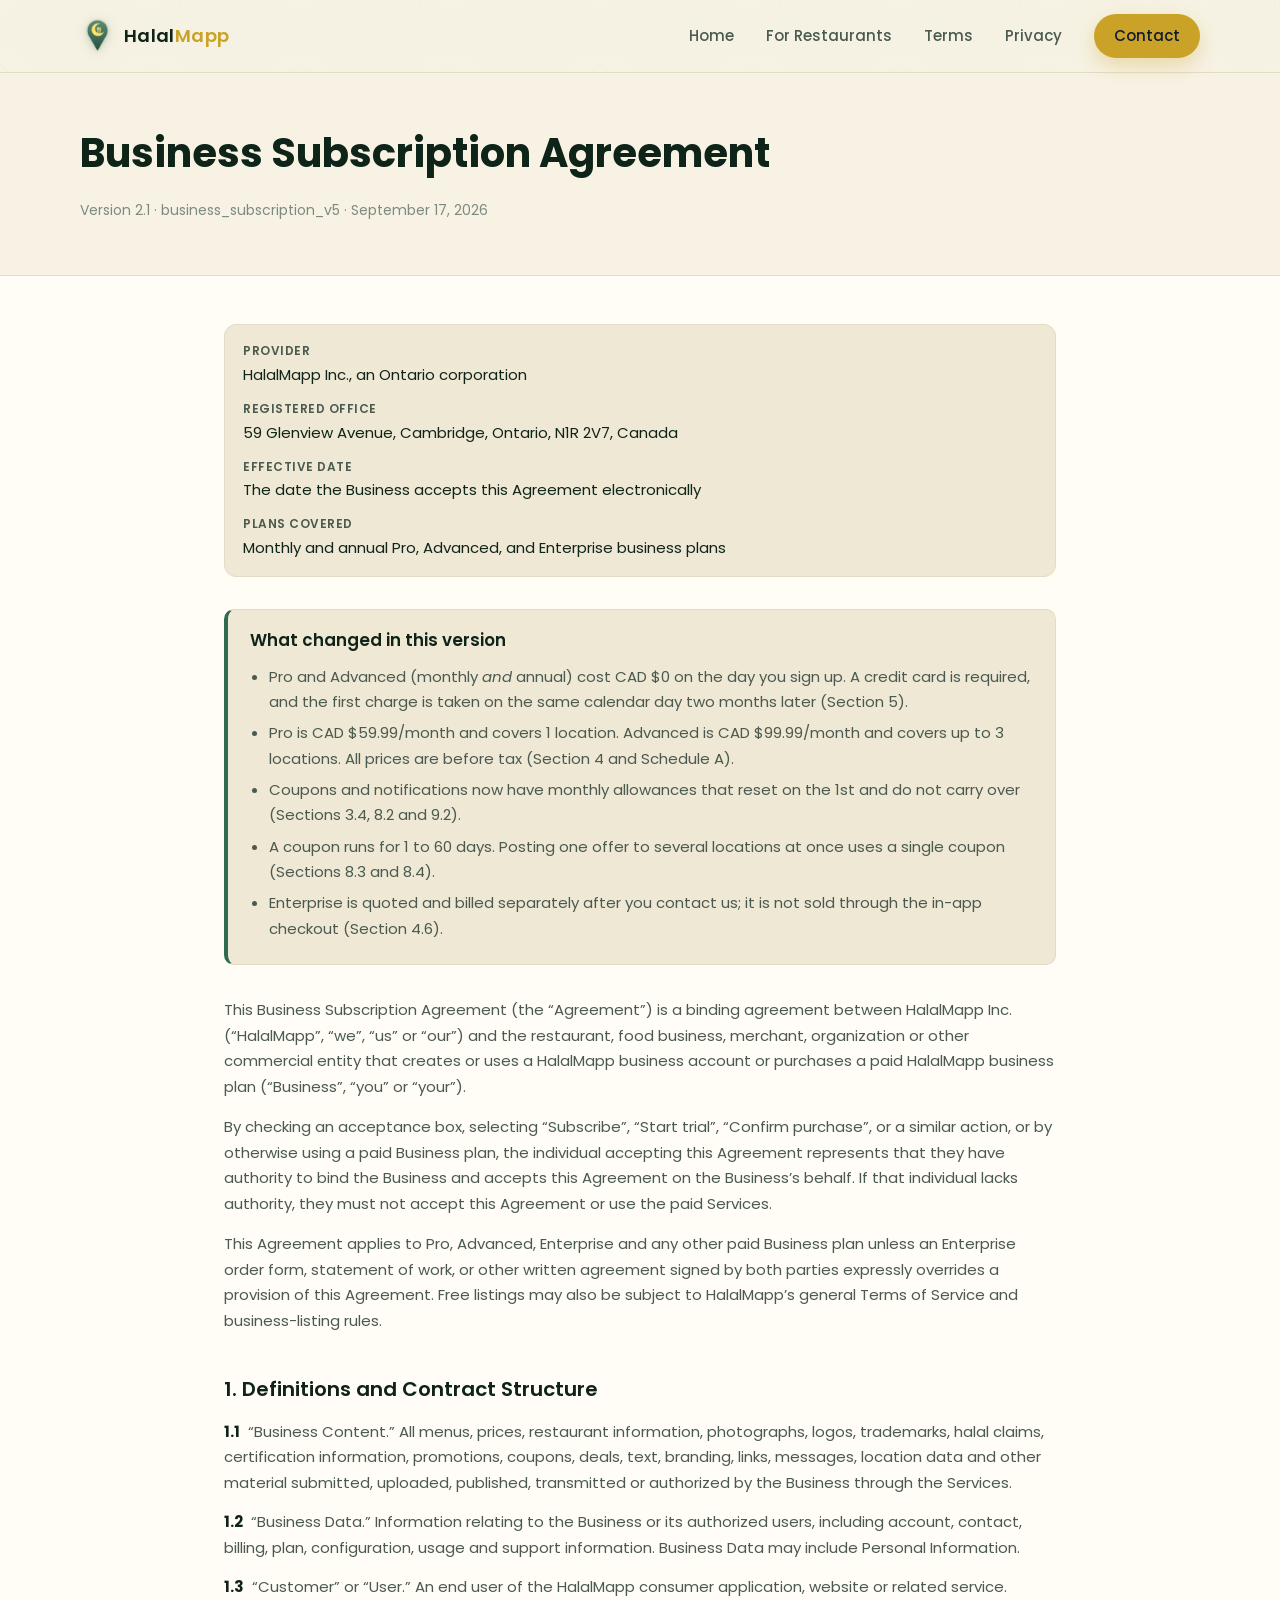
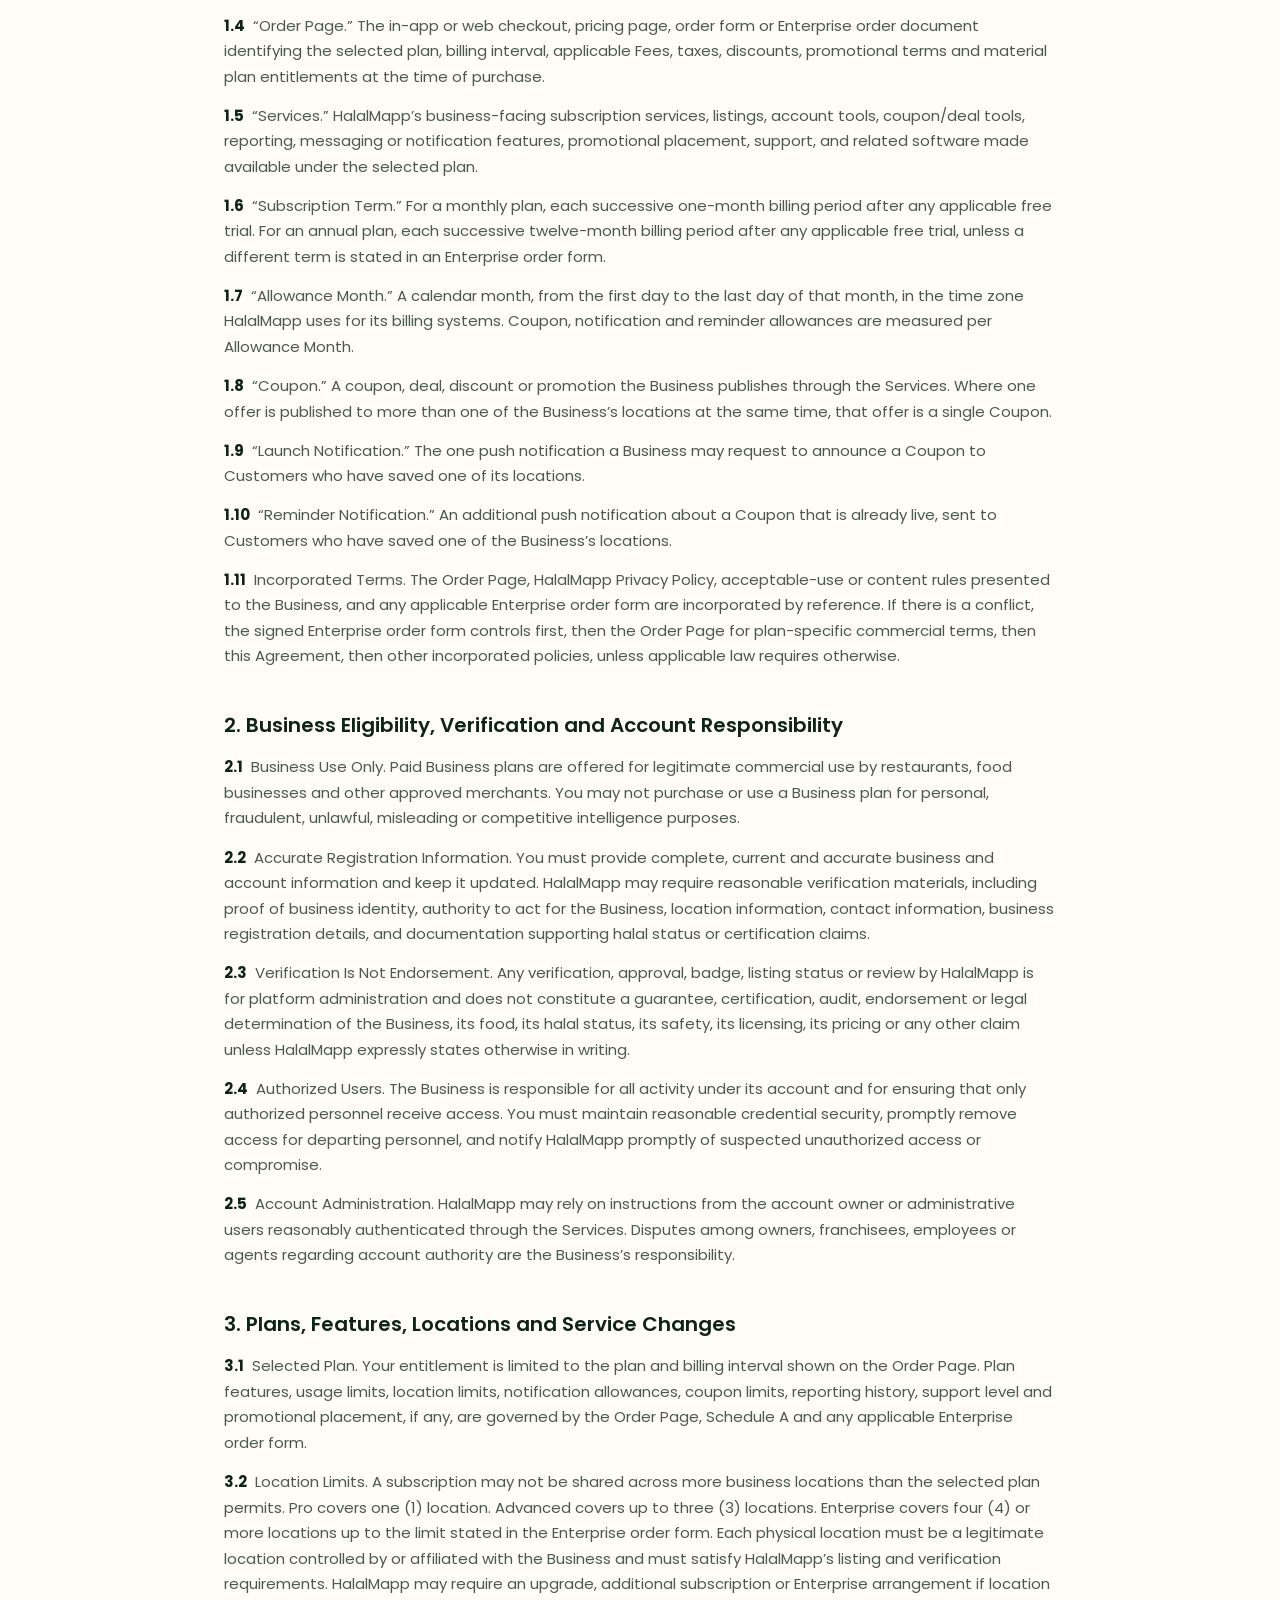
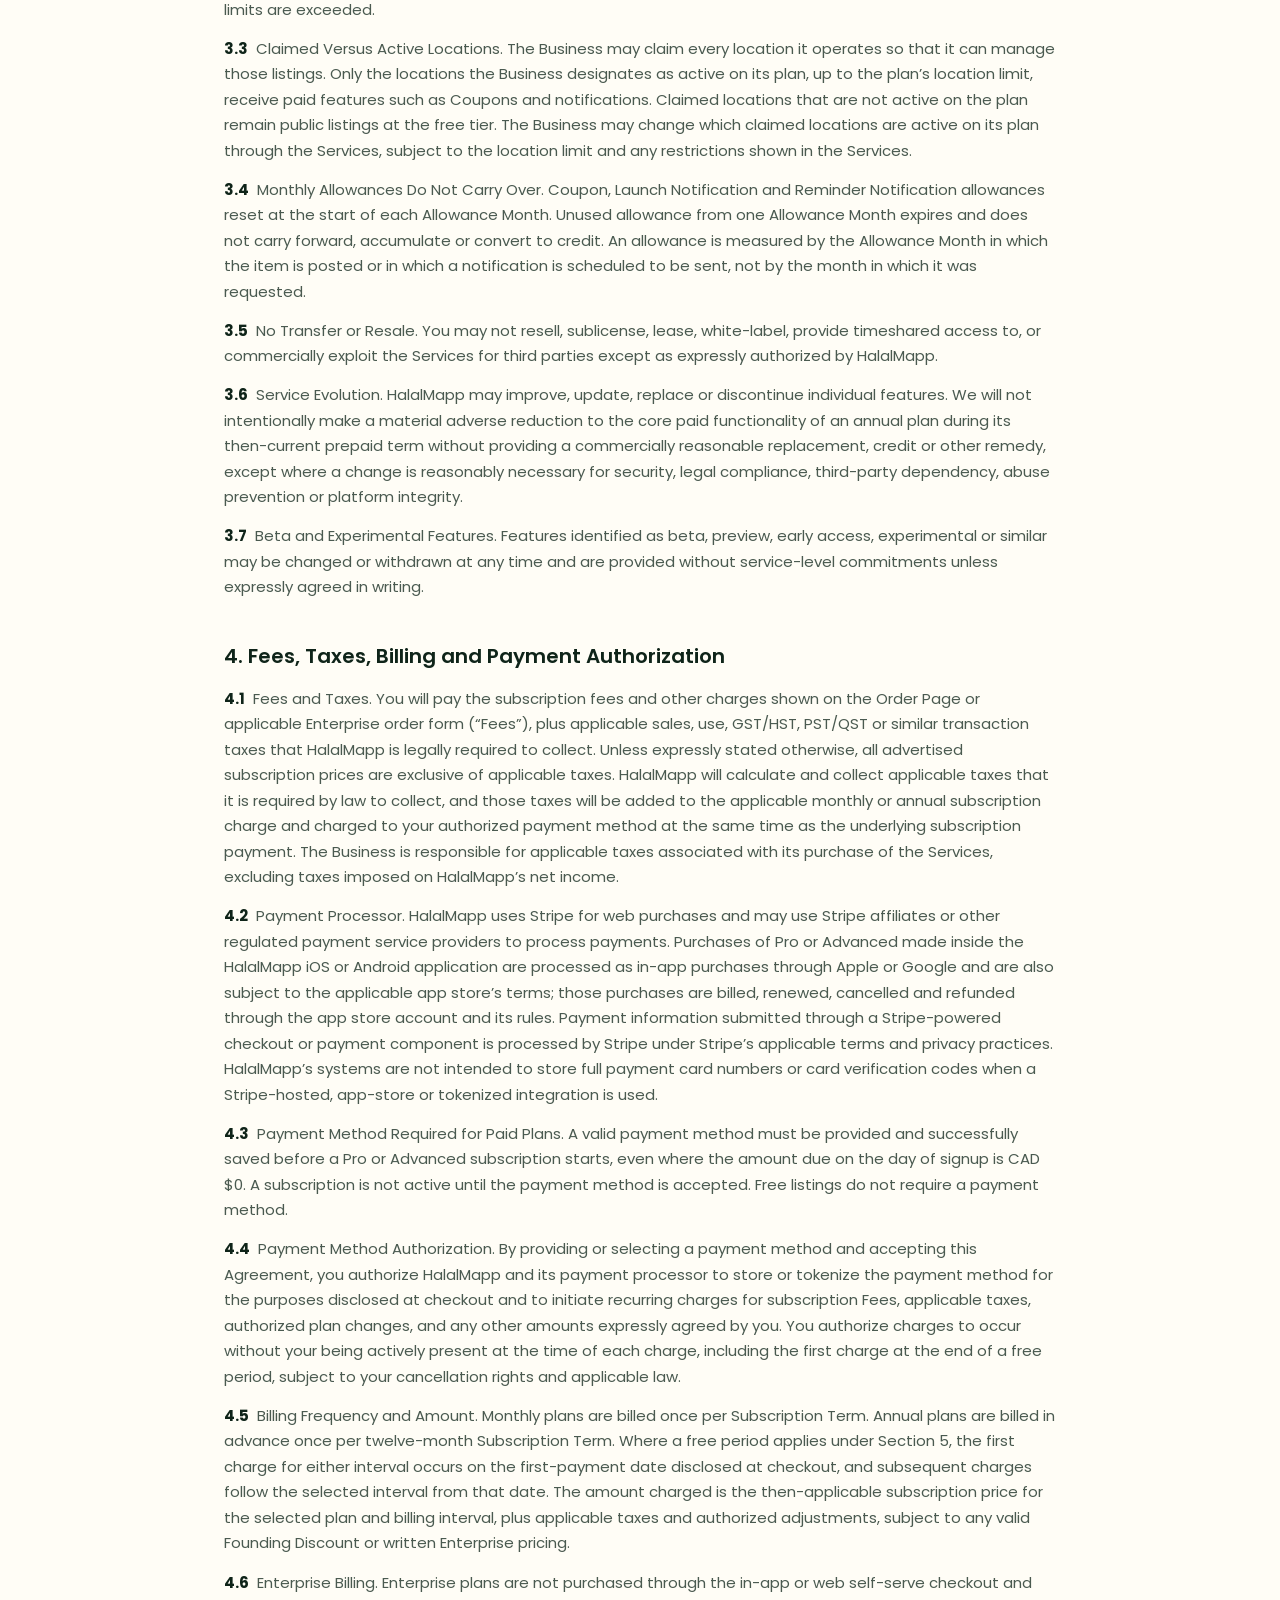
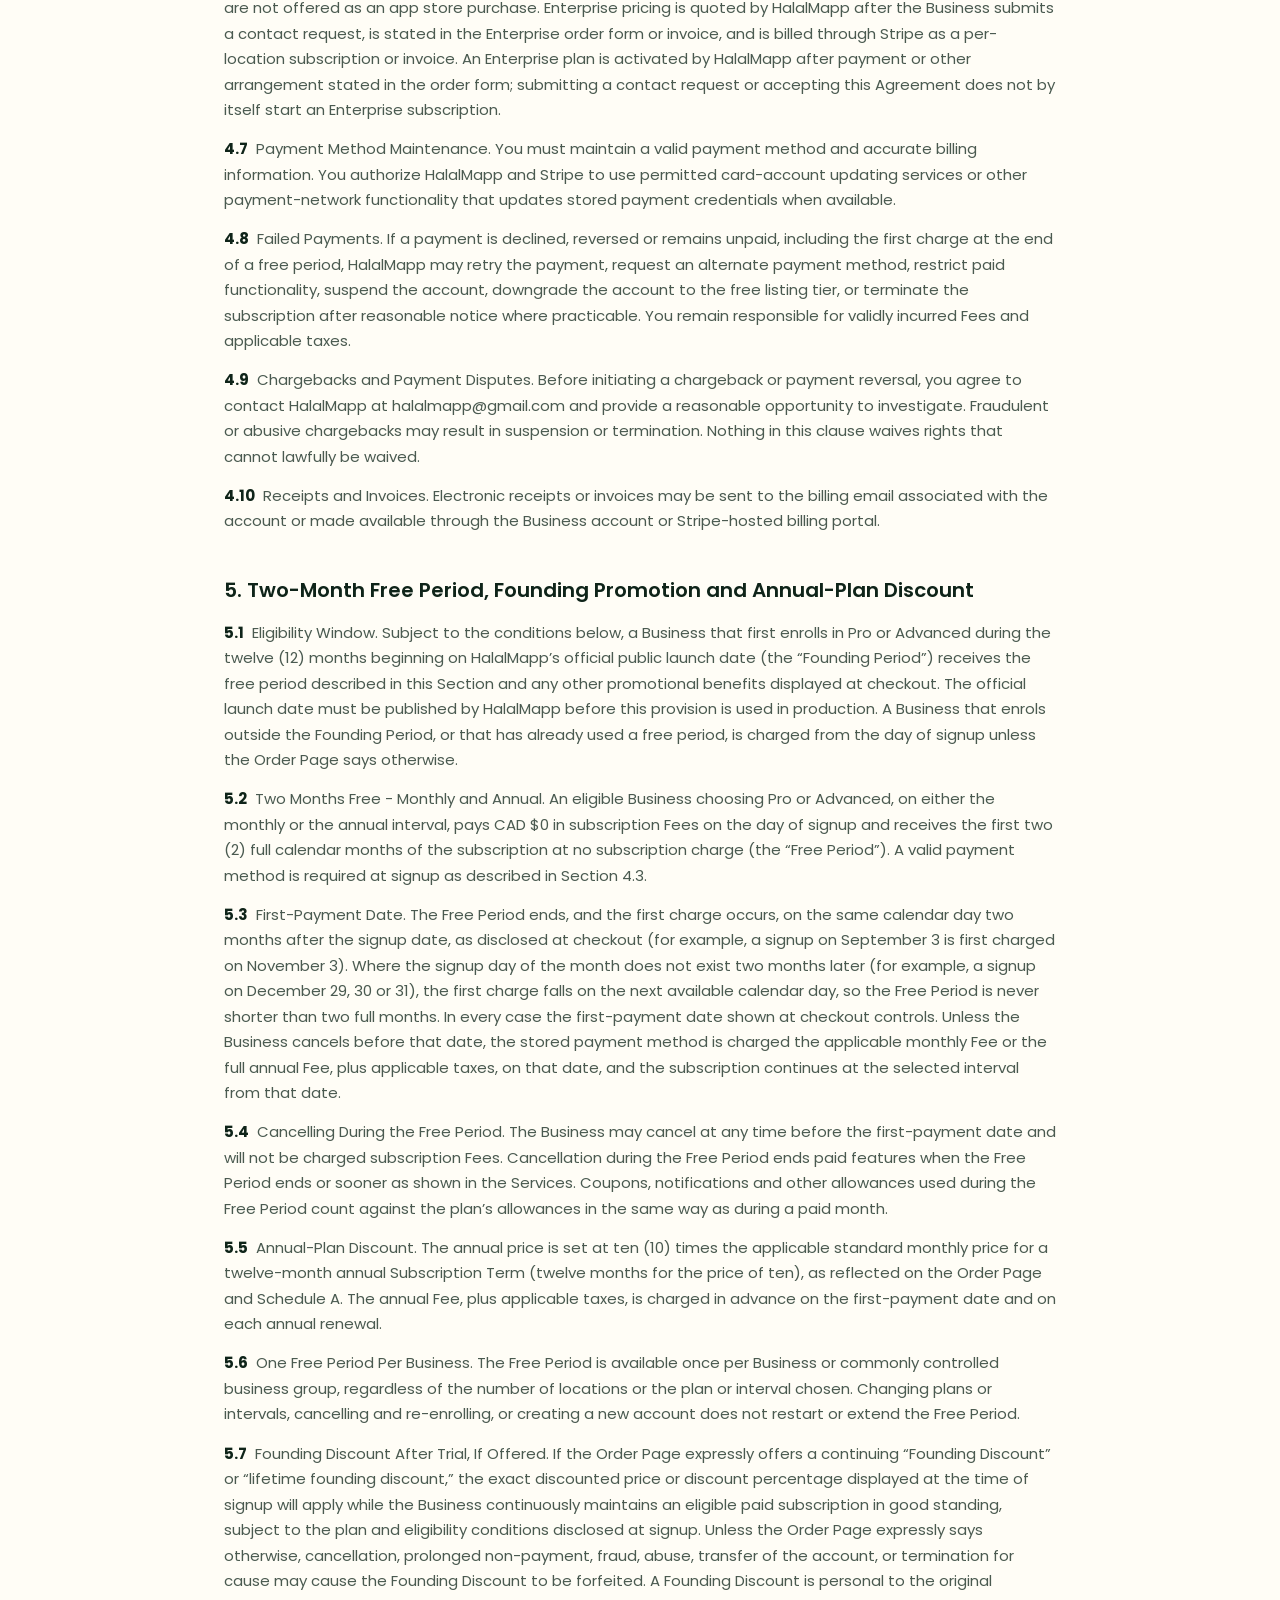
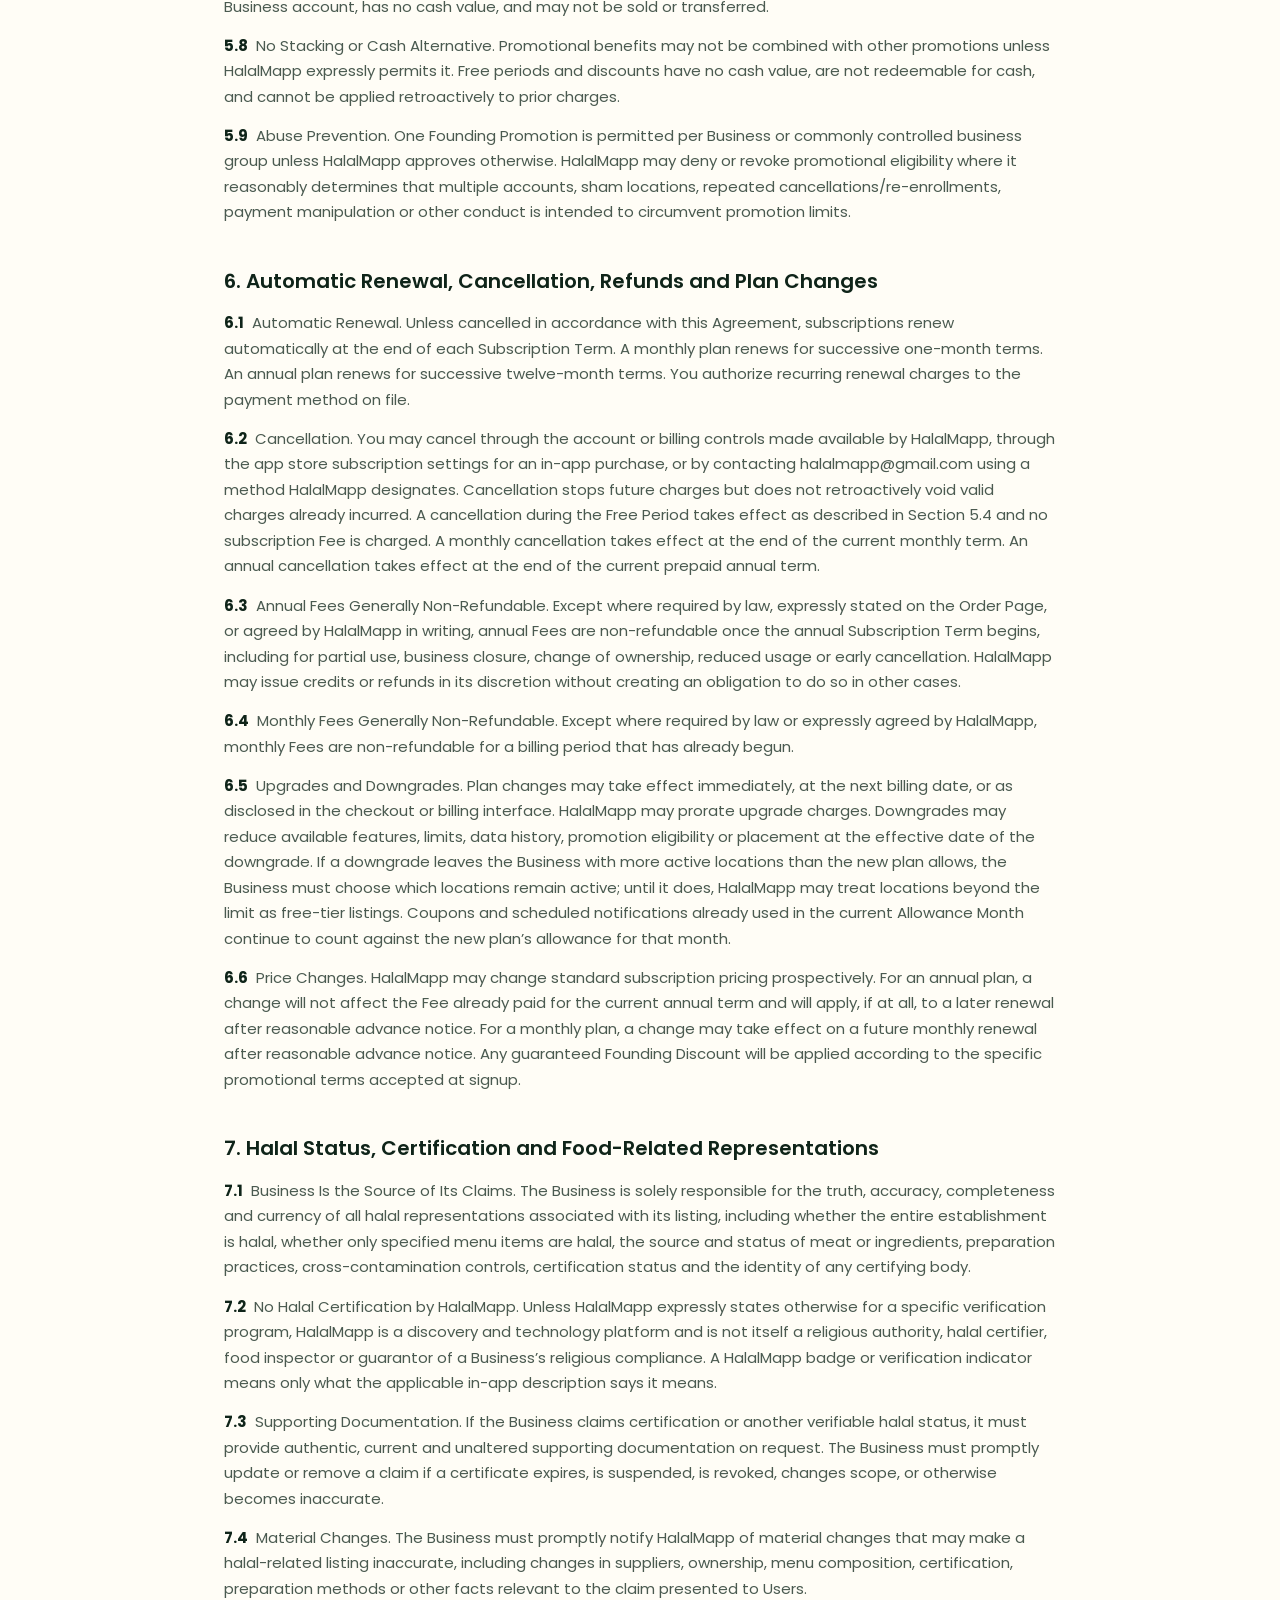
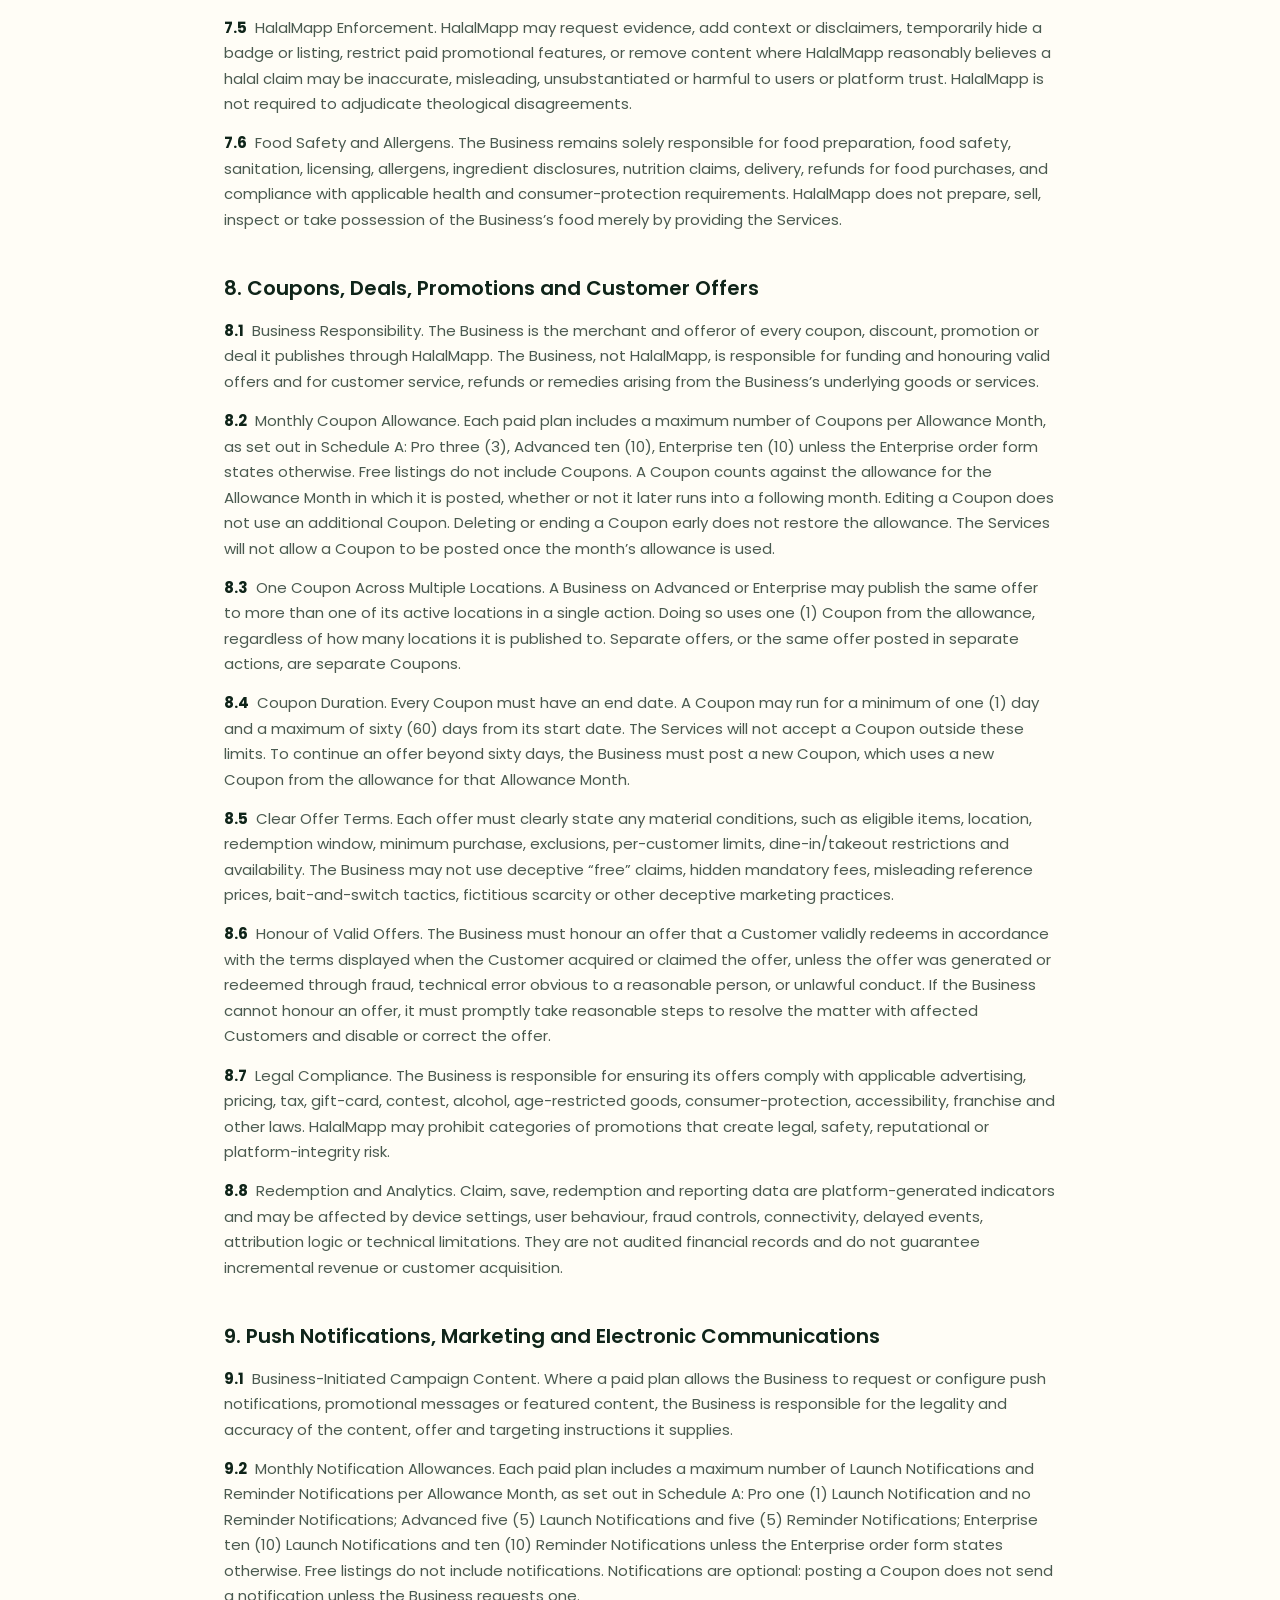
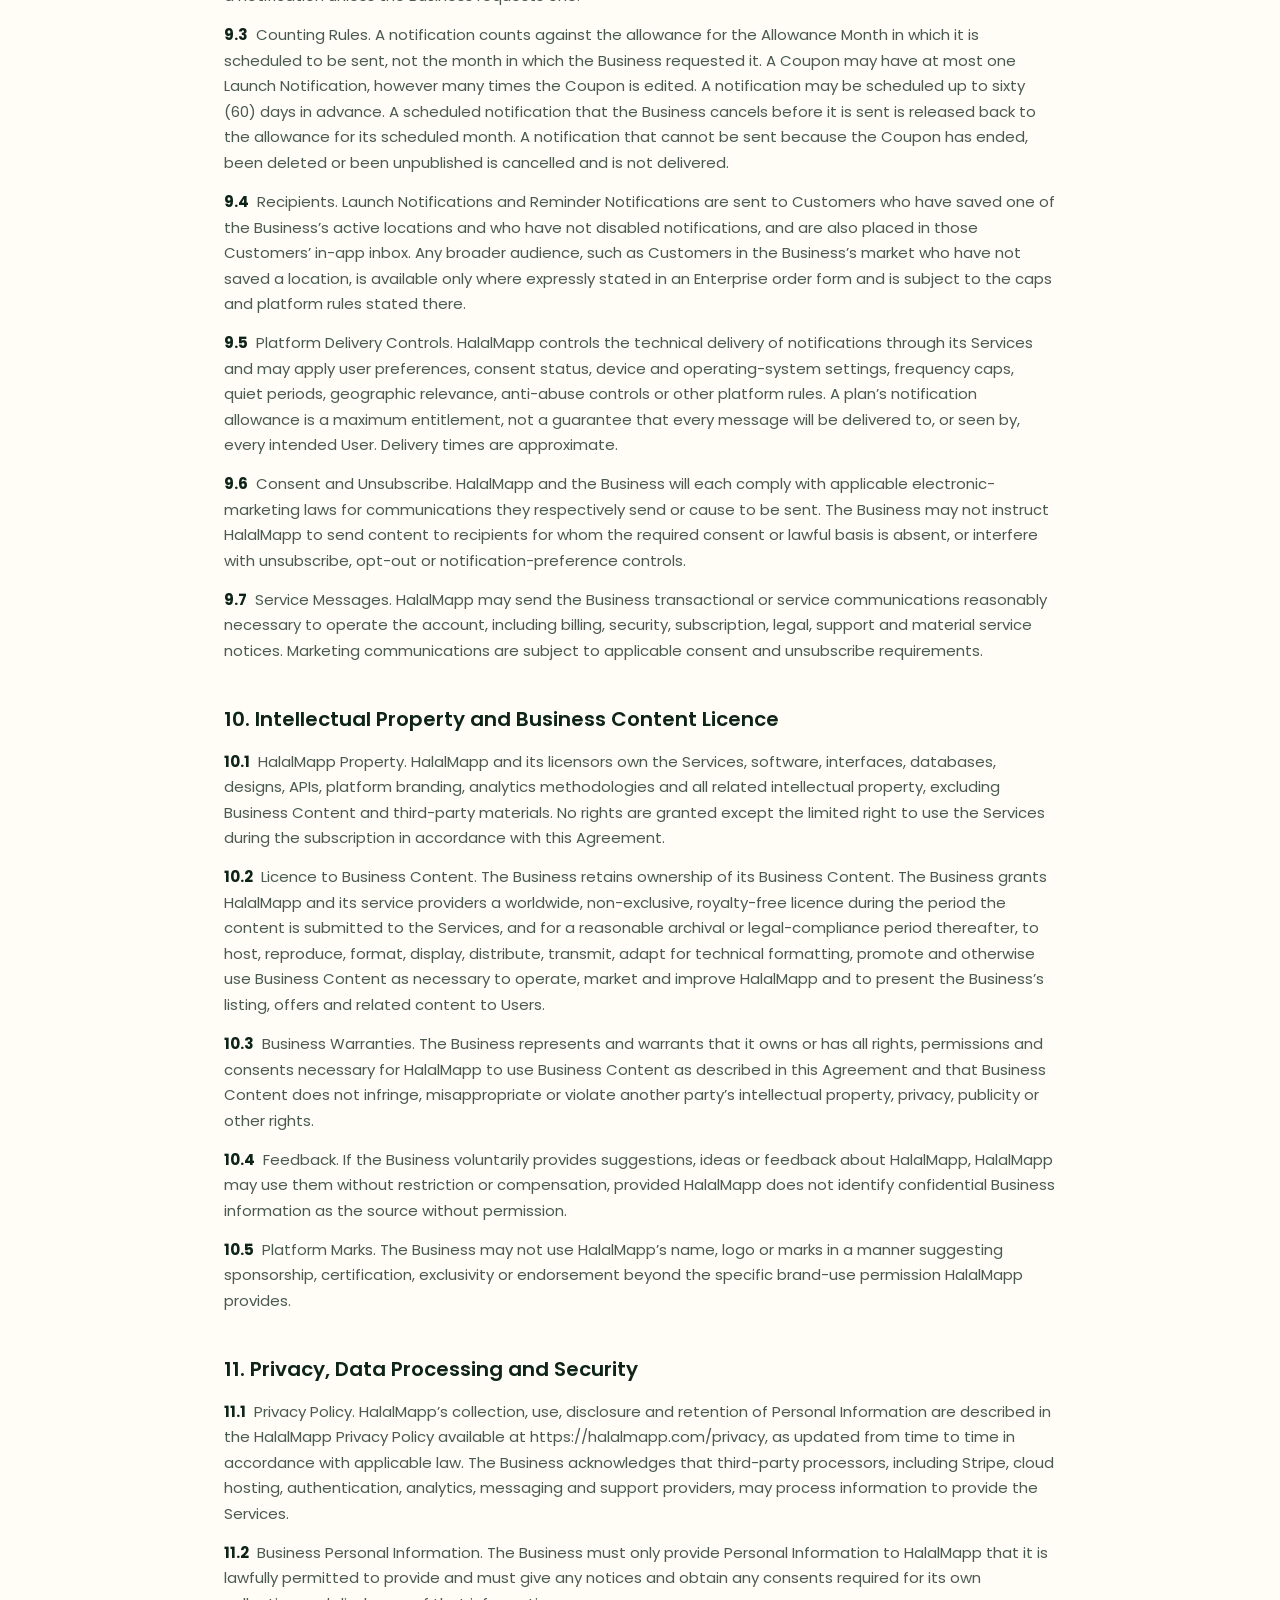
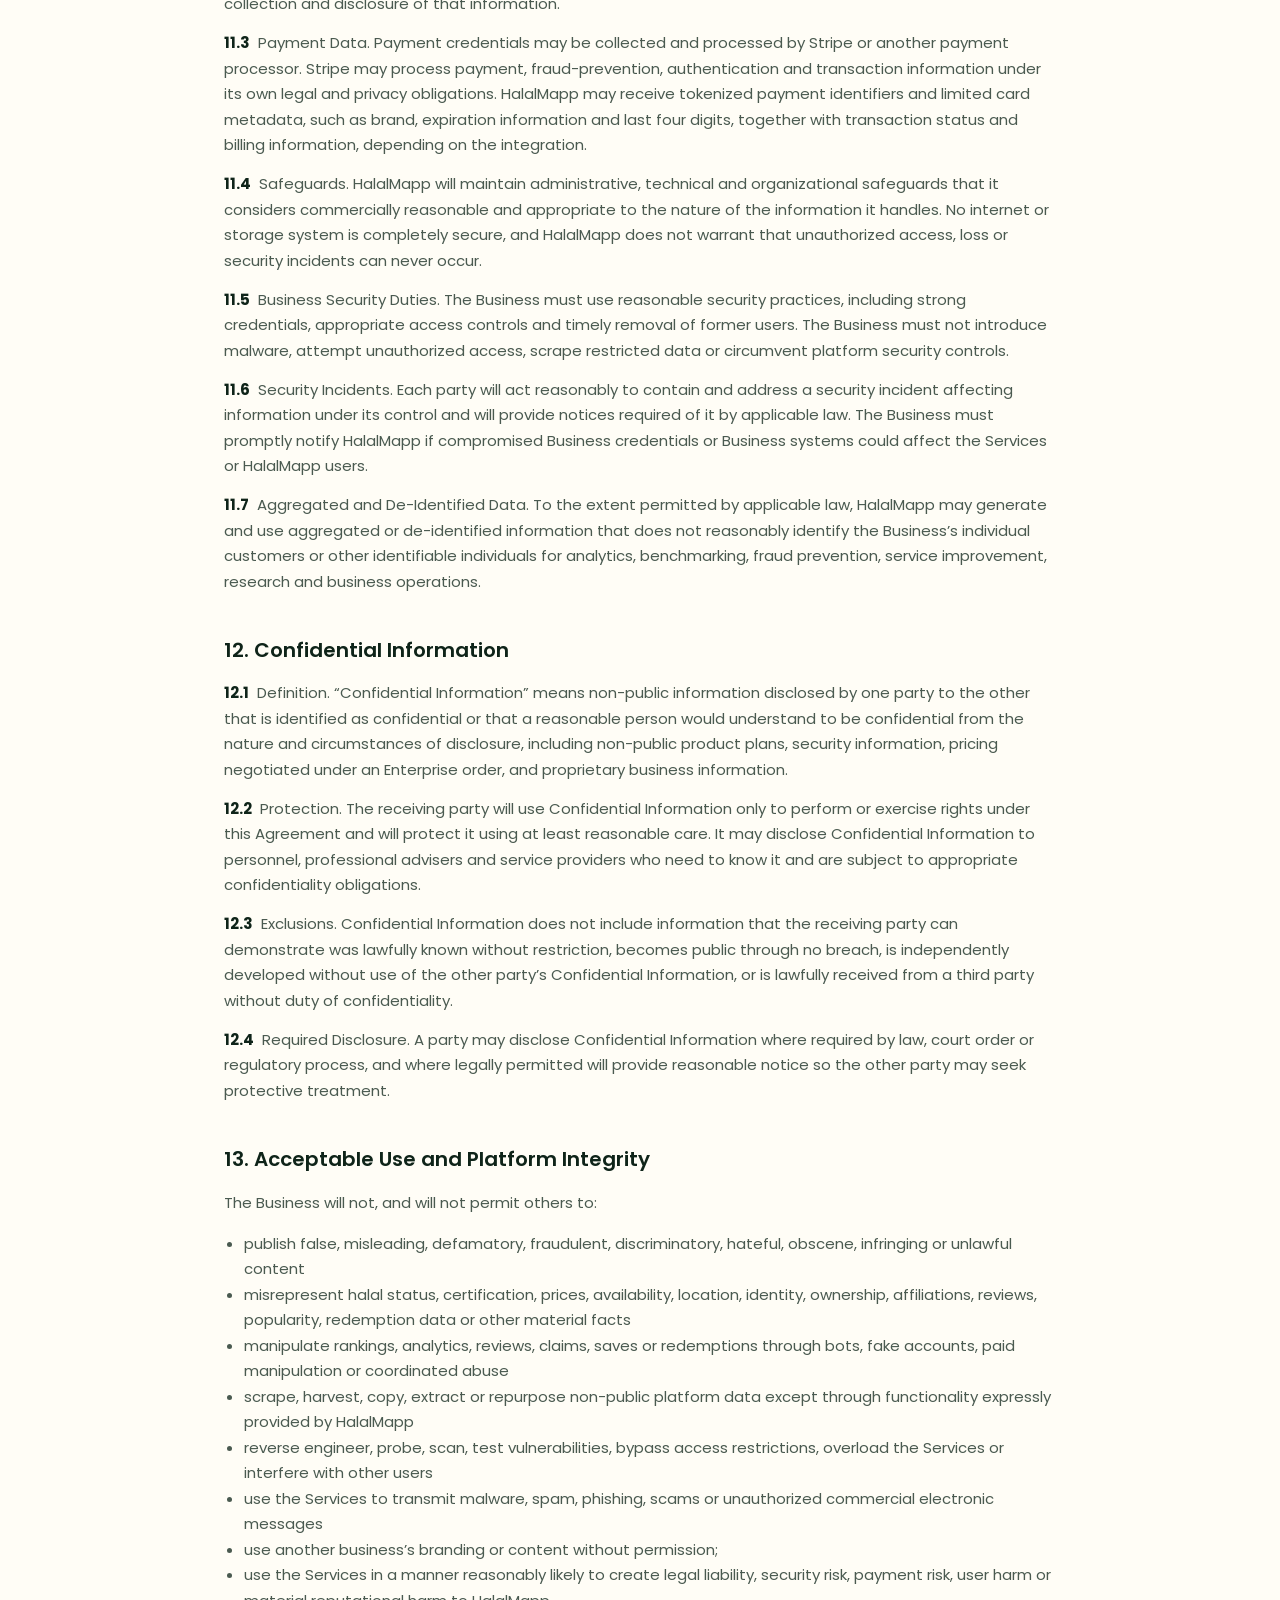
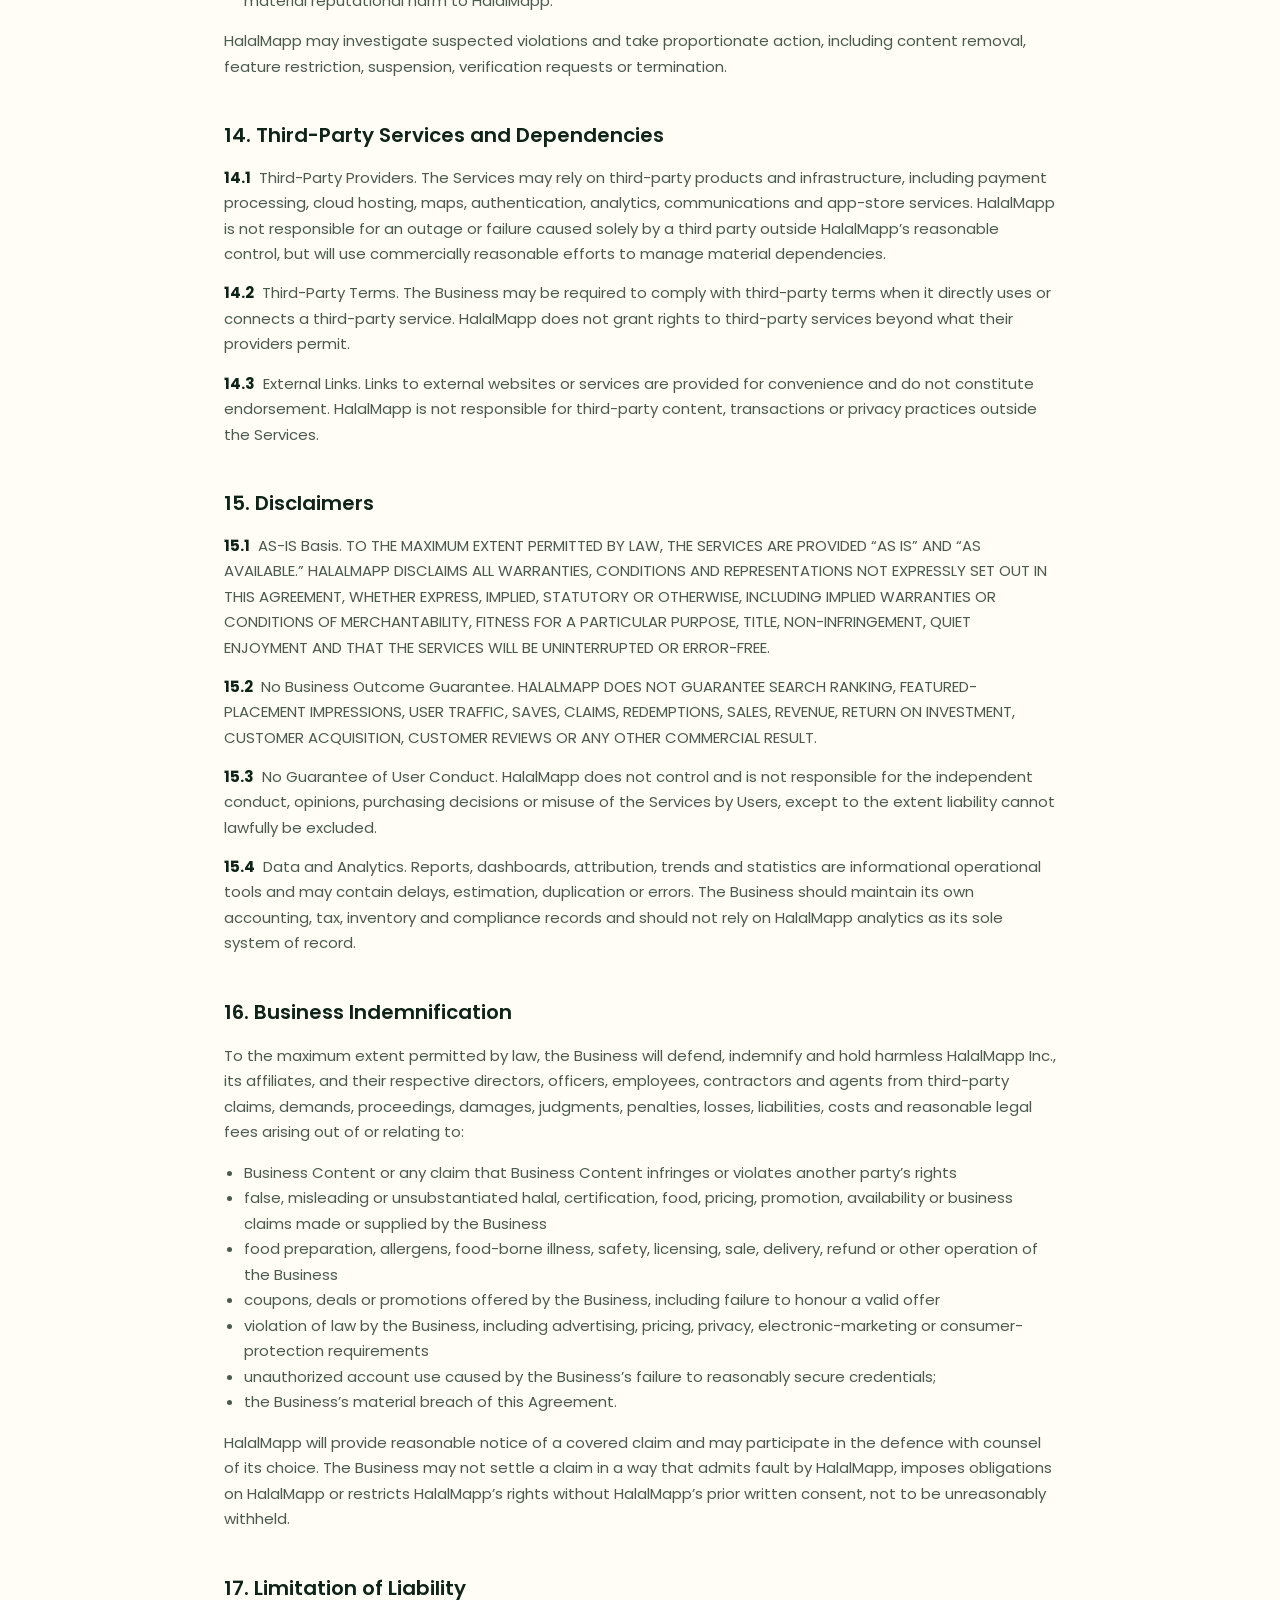
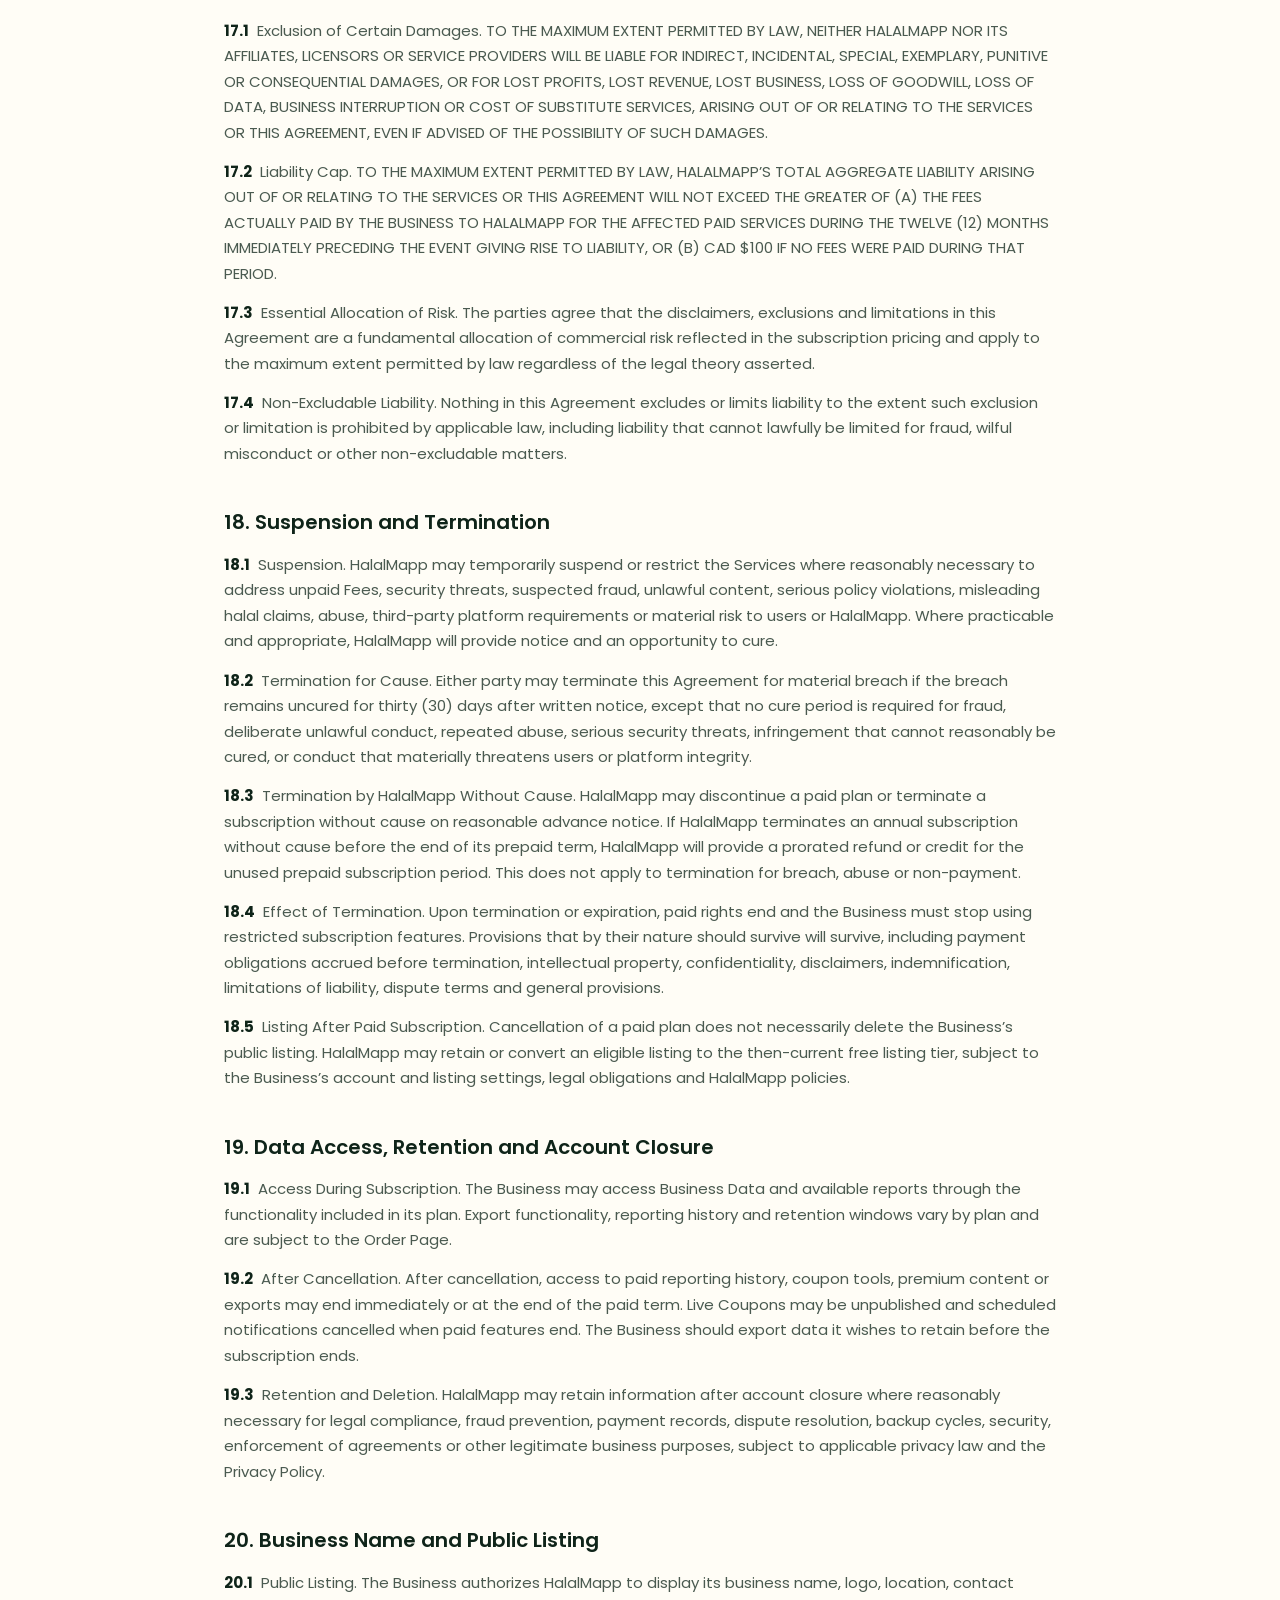
==== commit 553f54e8: "Align legal pages to 2-month founding trial and add Support page. Live site still said 3 months; ASC" ====
--- a/business-agreement/index.html
+++ b/business-agreement/index.html
@@ -48,7 +48,7 @@
     <div class="legal-hero">
       <div class="container">
         <h1>Business Subscription Agreement</h1>
-        <p class="legal-meta">Version 2.0 · business_subscription_v4 · September 14, 2026</p>
+        <p class="legal-meta">Version 2.1 · business_subscription_v5 · September 17, 2026</p>
       </div>
     </div>
     <div class="legal-content">
@@ -62,7 +62,7 @@
 <div class="legal-summary">
   <h2>What changed in this version</h2>
   <ul>
-    <li>Pro and Advanced (monthly <em>and</em> annual) cost CAD $0 on the day you sign up. A credit card is required, and the first charge is taken on the same calendar day three months later (Section 5).</li>
+    <li>Pro and Advanced (monthly <em>and</em> annual) cost CAD $0 on the day you sign up. A credit card is required, and the first charge is taken on the same calendar day two months later (Section 5).</li>
     <li>Pro is CAD $59.99/month and covers 1 location. Advanced is CAD $99.99/month and covers up to 3 locations. All prices are before tax (Section 4 and Schedule A).</li>
     <li>Coupons and notifications now have monthly allowances that reset on the 1st and do not carry over (Sections 3.4, 8.2 and 9.2).</li>
     <li>A coupon runs for 1 to 60 days. Posting one offer to several locations at once uses a single coupon (Sections 8.3 and 8.4).</li>
@@ -109,10 +109,10 @@
 <p class="legal-clause"><strong>4.8</strong> Failed Payments. If a payment is declined, reversed or remains unpaid, including the first charge at the end of a free period, HalalMapp may retry the payment, request an alternate payment method, restrict paid functionality, suspend the account, downgrade the account to the free listing tier, or terminate the subscription after reasonable notice where practicable. You remain responsible for validly incurred Fees and applicable taxes.</p>
 <p class="legal-clause"><strong>4.9</strong> Chargebacks and Payment Disputes. Before initiating a chargeback or payment reversal, you agree to contact HalalMapp at halalmapp@gmail.com and provide a reasonable opportunity to investigate. Fraudulent or abusive chargebacks may result in suspension or termination. Nothing in this clause waives rights that cannot lawfully be waived.</p>
 <p class="legal-clause"><strong>4.10</strong> Receipts and Invoices. Electronic receipts or invoices may be sent to the billing email associated with the account or made available through the Business account or Stripe-hosted billing portal.</p>
-<h2>5. Three-Month Free Period, Founding Promotion and Annual-Plan Discount</h2>
+<h2>5. Two-Month Free Period, Founding Promotion and Annual-Plan Discount</h2>
 <p class="legal-clause"><strong>5.1</strong> Eligibility Window. Subject to the conditions below, a Business that first enrolls in Pro or Advanced during the twelve (12) months beginning on HalalMapp’s official public launch date (the “Founding Period”) receives the free period described in this Section and any other promotional benefits displayed at checkout. The official launch date must be published by HalalMapp before this provision is used in production. A Business that enrols outside the Founding Period, or that has already used a free period, is charged from the day of signup unless the Order Page says otherwise.</p>
-<p class="legal-clause"><strong>5.2</strong> Three Months Free - Monthly and Annual. An eligible Business choosing Pro or Advanced, on either the monthly or the annual interval, pays CAD $0 in subscription Fees on the day of signup and receives the first three (3) full calendar months of the subscription at no subscription charge (the “Free Period”). A valid payment method is required at signup as described in Section 4.3.</p>
-<p class="legal-clause"><strong>5.3</strong> First-Payment Date. The Free Period ends, and the first charge occurs, on the same calendar day three months after the signup date, as disclosed at checkout (for example, a signup on September 3 is first charged on December 3). Where the signup day of the month does not exist three months later (for example, a signup on November 29, 30 or 31), the first charge falls on the next available calendar day, so the Free Period is never shorter than three full months. In every case the first-payment date shown at checkout controls. Unless the Business cancels before that date, the stored payment method is charged the applicable monthly Fee or the full annual Fee, plus applicable taxes, on that date, and the subscription continues at the selected interval from that date.</p>
+<p class="legal-clause"><strong>5.2</strong> Two Months Free - Monthly and Annual. An eligible Business choosing Pro or Advanced, on either the monthly or the annual interval, pays CAD $0 in subscription Fees on the day of signup and receives the first two (2) full calendar months of the subscription at no subscription charge (the “Free Period”). A valid payment method is required at signup as described in Section 4.3.</p>
+<p class="legal-clause"><strong>5.3</strong> First-Payment Date. The Free Period ends, and the first charge occurs, on the same calendar day two months after the signup date, as disclosed at checkout (for example, a signup on September 3 is first charged on November 3). Where the signup day of the month does not exist two months later (for example, a signup on December 29, 30 or 31), the first charge falls on the next available calendar day, so the Free Period is never shorter than two full months. In every case the first-payment date shown at checkout controls. Unless the Business cancels before that date, the stored payment method is charged the applicable monthly Fee or the full annual Fee, plus applicable taxes, on that date, and the subscription continues at the selected interval from that date.</p>
 <p class="legal-clause"><strong>5.4</strong> Cancelling During the Free Period. The Business may cancel at any time before the first-payment date and will not be charged subscription Fees. Cancellation during the Free Period ends paid features when the Free Period ends or sooner as shown in the Services. Coupons, notifications and other allowances used during the Free Period count against the plan’s allowances in the same way as during a paid month.</p>
 <p class="legal-clause"><strong>5.5</strong> Annual-Plan Discount. The annual price is set at ten (10) times the applicable standard monthly price for a twelve-month annual Subscription Term (twelve months for the price of ten), as reflected on the Order Page and Schedule A. The annual Fee, plus applicable taxes, is charged in advance on the first-payment date and on each annual renewal.</p>
 <p class="legal-clause"><strong>5.6</strong> One Free Period Per Business. The Free Period is available once per Business or commonly controlled business group, regardless of the number of locations or the plan or interval chosen. Changing plans or intervals, cancelling and re-enrolling, or creating a new account does not restart or extend the Free Period.</p>
@@ -265,8 +265,8 @@
   </thead>
   <tbody>
     <tr><td>Free</td><td>CAD $0</td><td>N/A</td><td>CAD $0</td><td>Not required</td><td>Public listing only</td></tr>
-    <tr><td>Pro</td><td>CAD $59.99 / month + applicable taxes</td><td>CAD $599.90 / year + applicable taxes (10 × monthly)</td><td>CAD $0 during Founding Period; first charge 3 months after signup</td><td>Required at signup</td><td>1 location</td></tr>
-    <tr><td>Advanced</td><td>CAD $99.99 / month + applicable taxes</td><td>CAD $990 / year + applicable taxes (10 × monthly, rounded)</td><td>CAD $0 during Founding Period; first charge 3 months after signup</td><td>Required at signup</td><td>Up to 3 locations</td></tr>
+    <tr><td>Pro</td><td>CAD $59.99 / month + applicable taxes</td><td>CAD $599.90 / year + applicable taxes (10 × monthly)</td><td>CAD $0 during Founding Period; first charge 2 months after signup</td><td>Required at signup</td><td>1 location</td></tr>
+    <tr><td>Advanced</td><td>CAD $99.99 / month + applicable taxes</td><td>CAD $990 / year + applicable taxes (10 × monthly, rounded)</td><td>CAD $0 during Founding Period; first charge 2 months after signup</td><td>Required at signup</td><td>Up to 3 locations</td></tr>
     <tr><td>Enterprise</td><td>Custom per-location pricing + applicable taxes</td><td>Custom per-location pricing + applicable taxes</td><td>As stated in Enterprise order form</td><td>Stripe invoice or subscription per order form</td><td>4+ locations, limit per order form</td></tr>
   </tbody>
 </table>
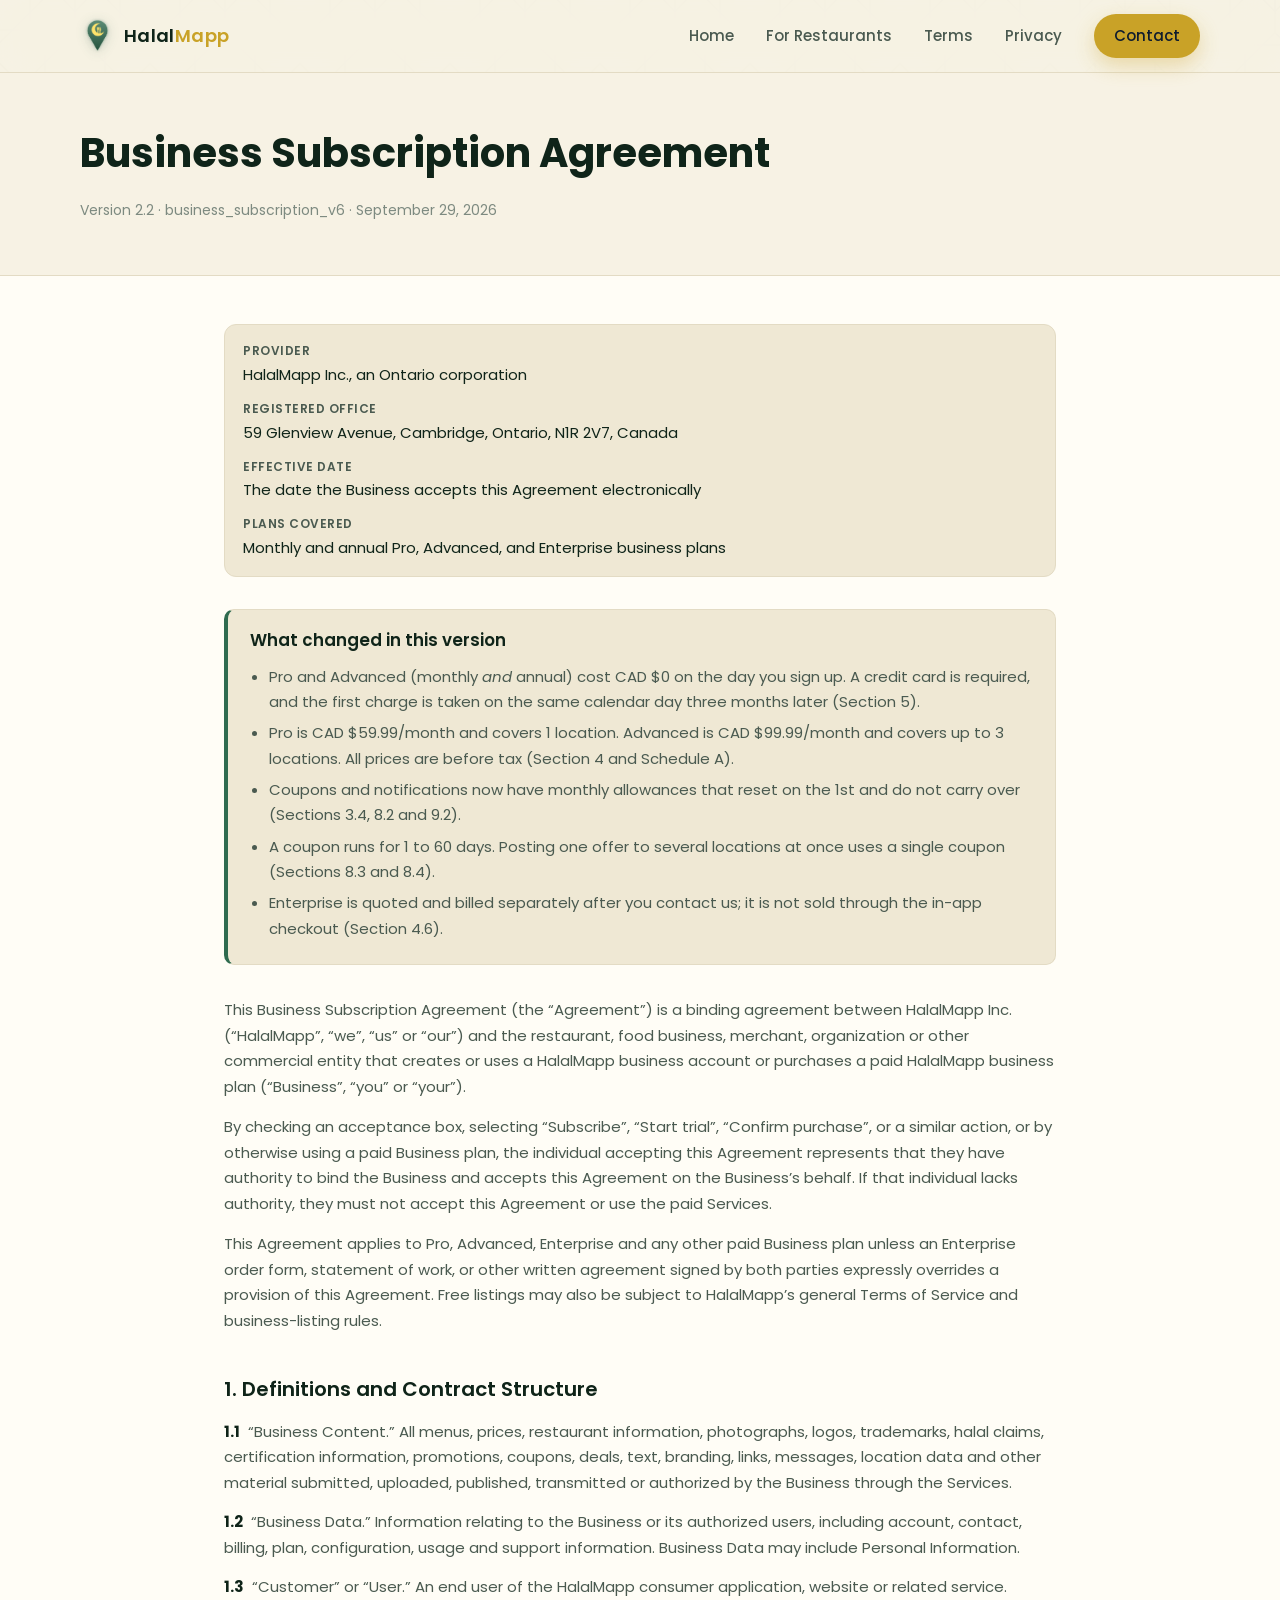
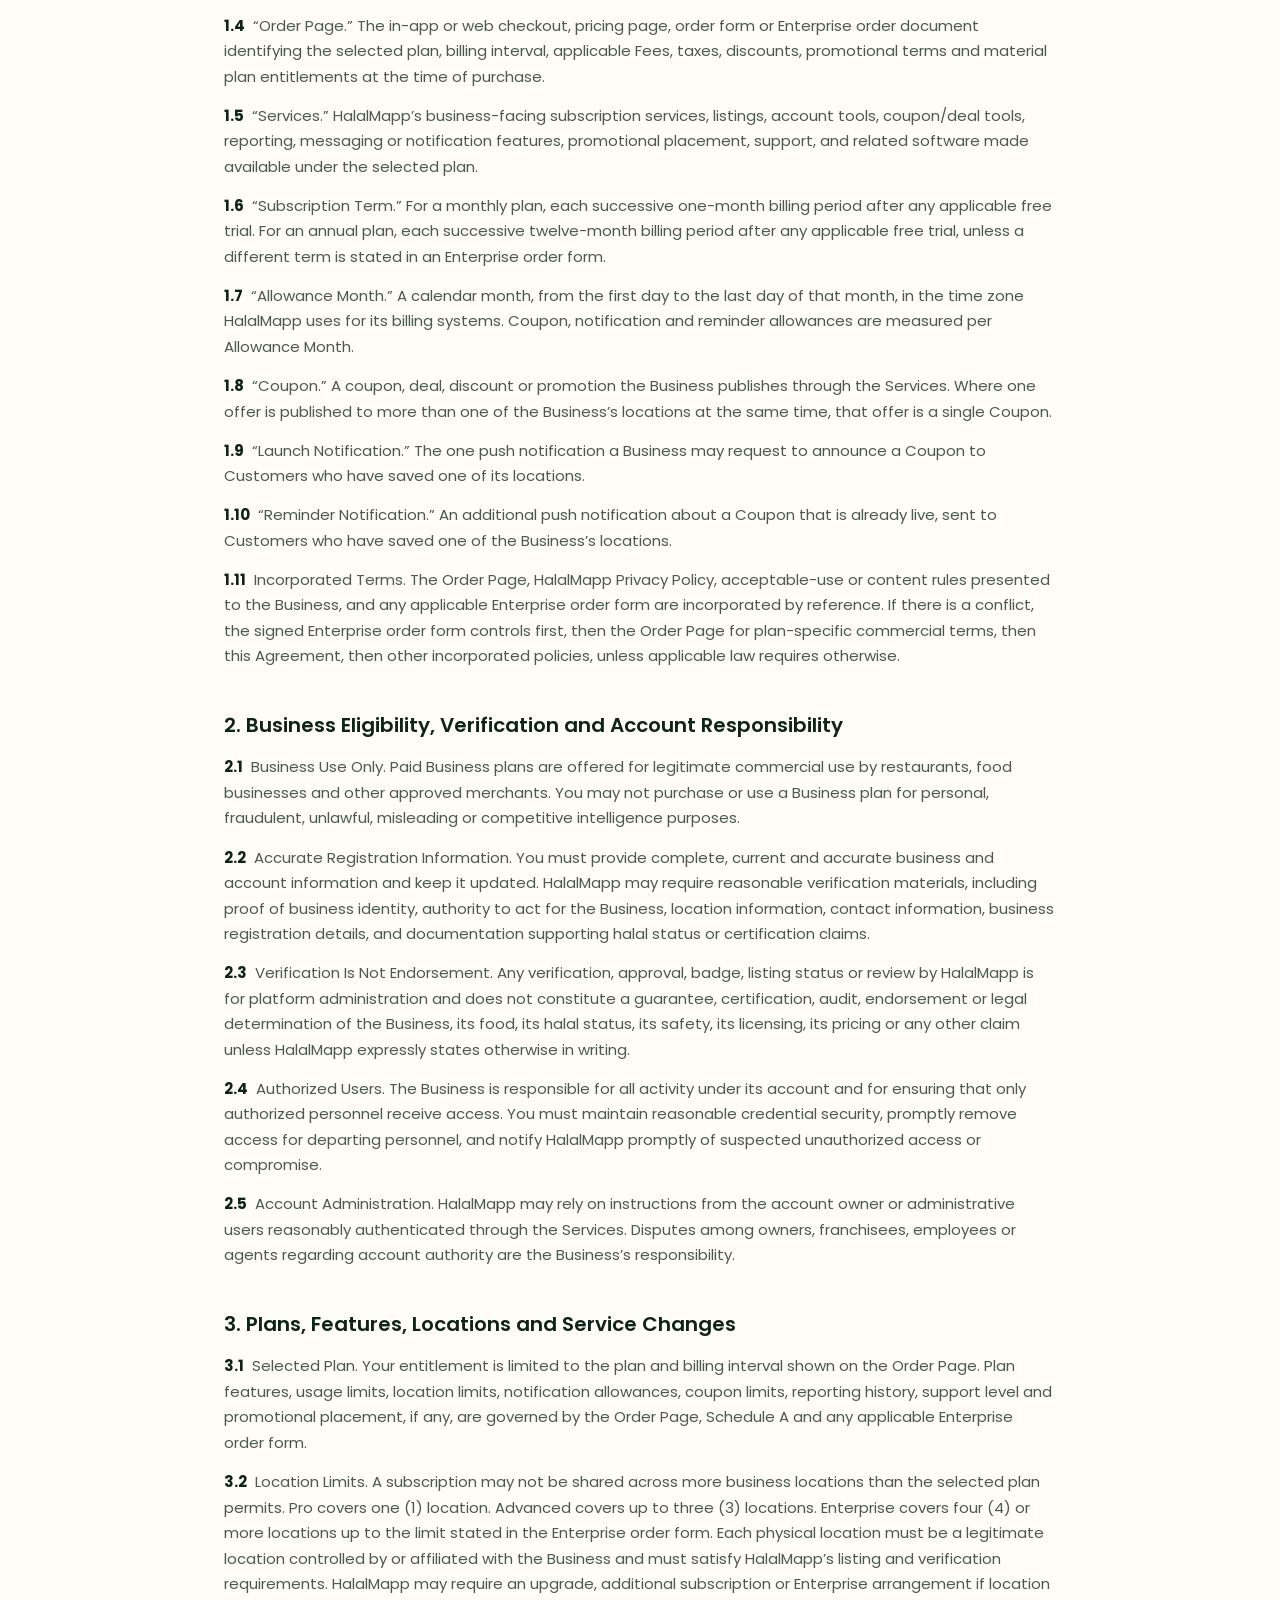
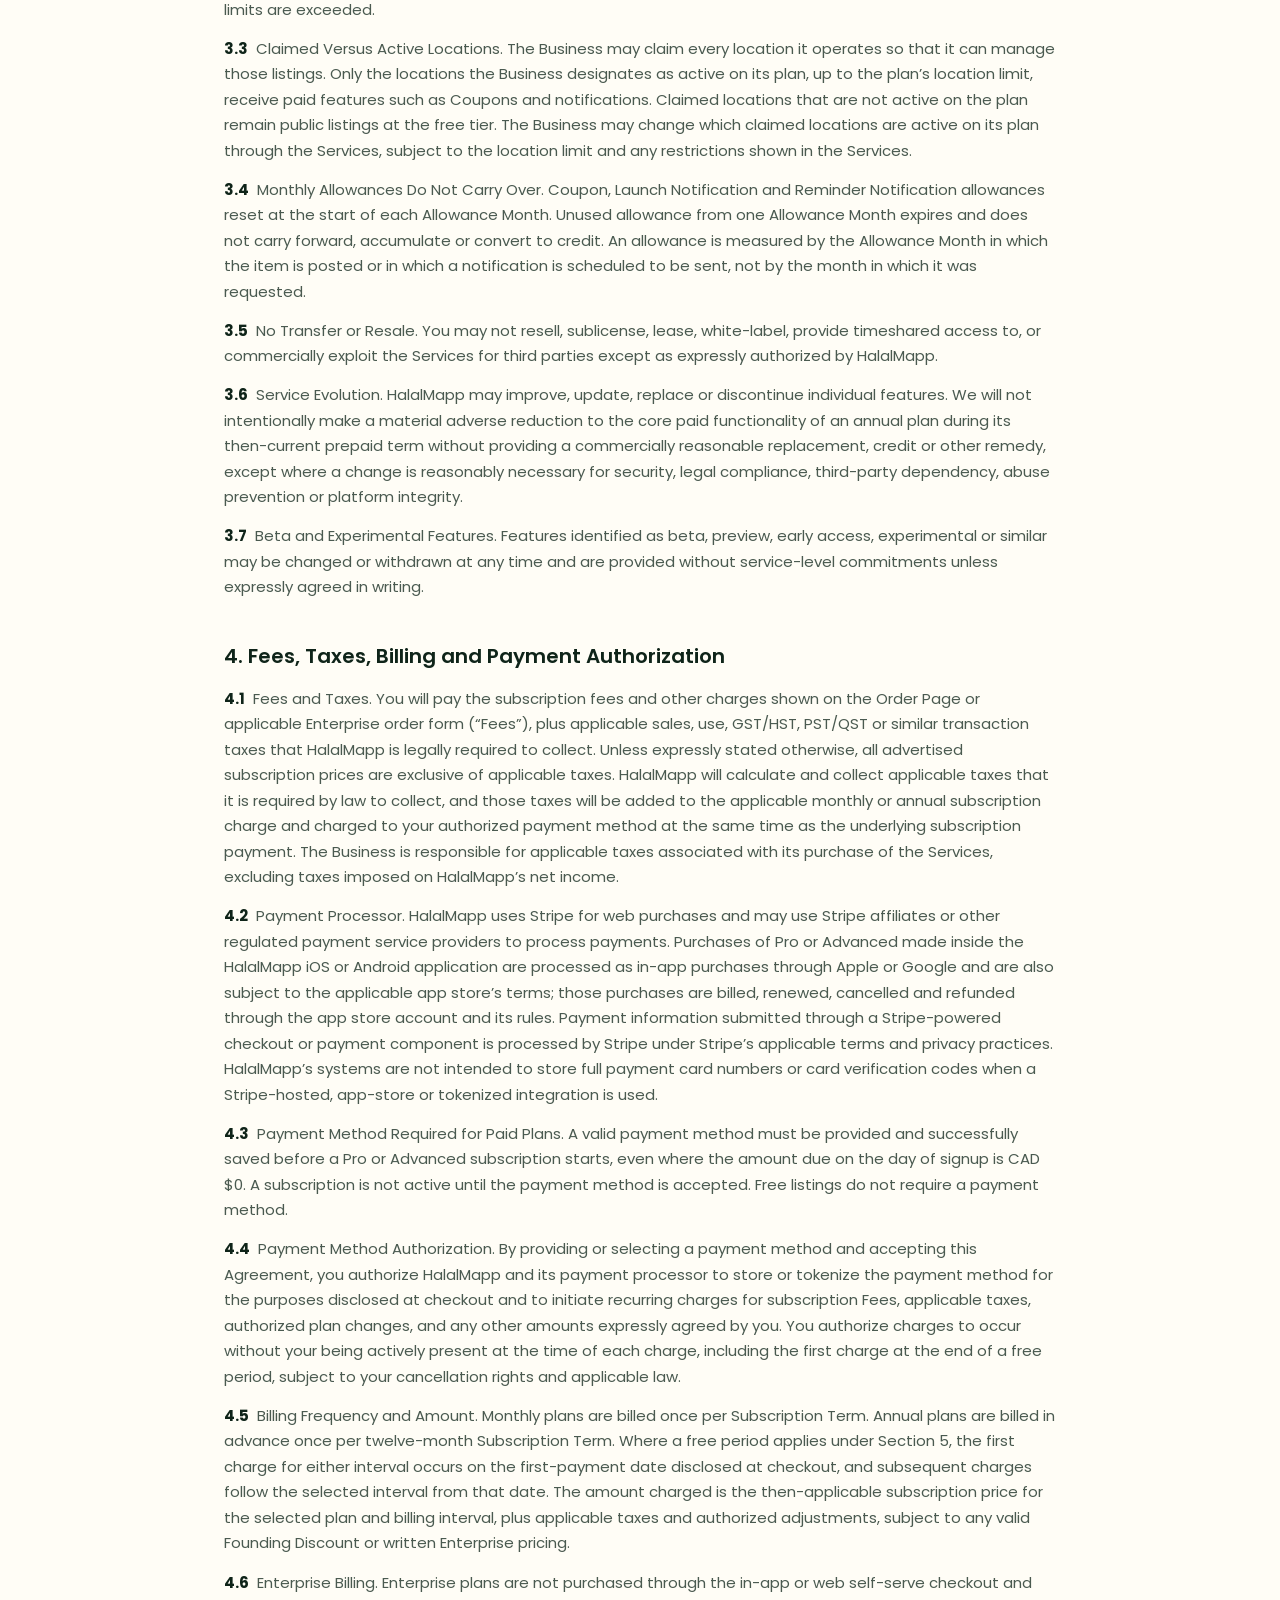
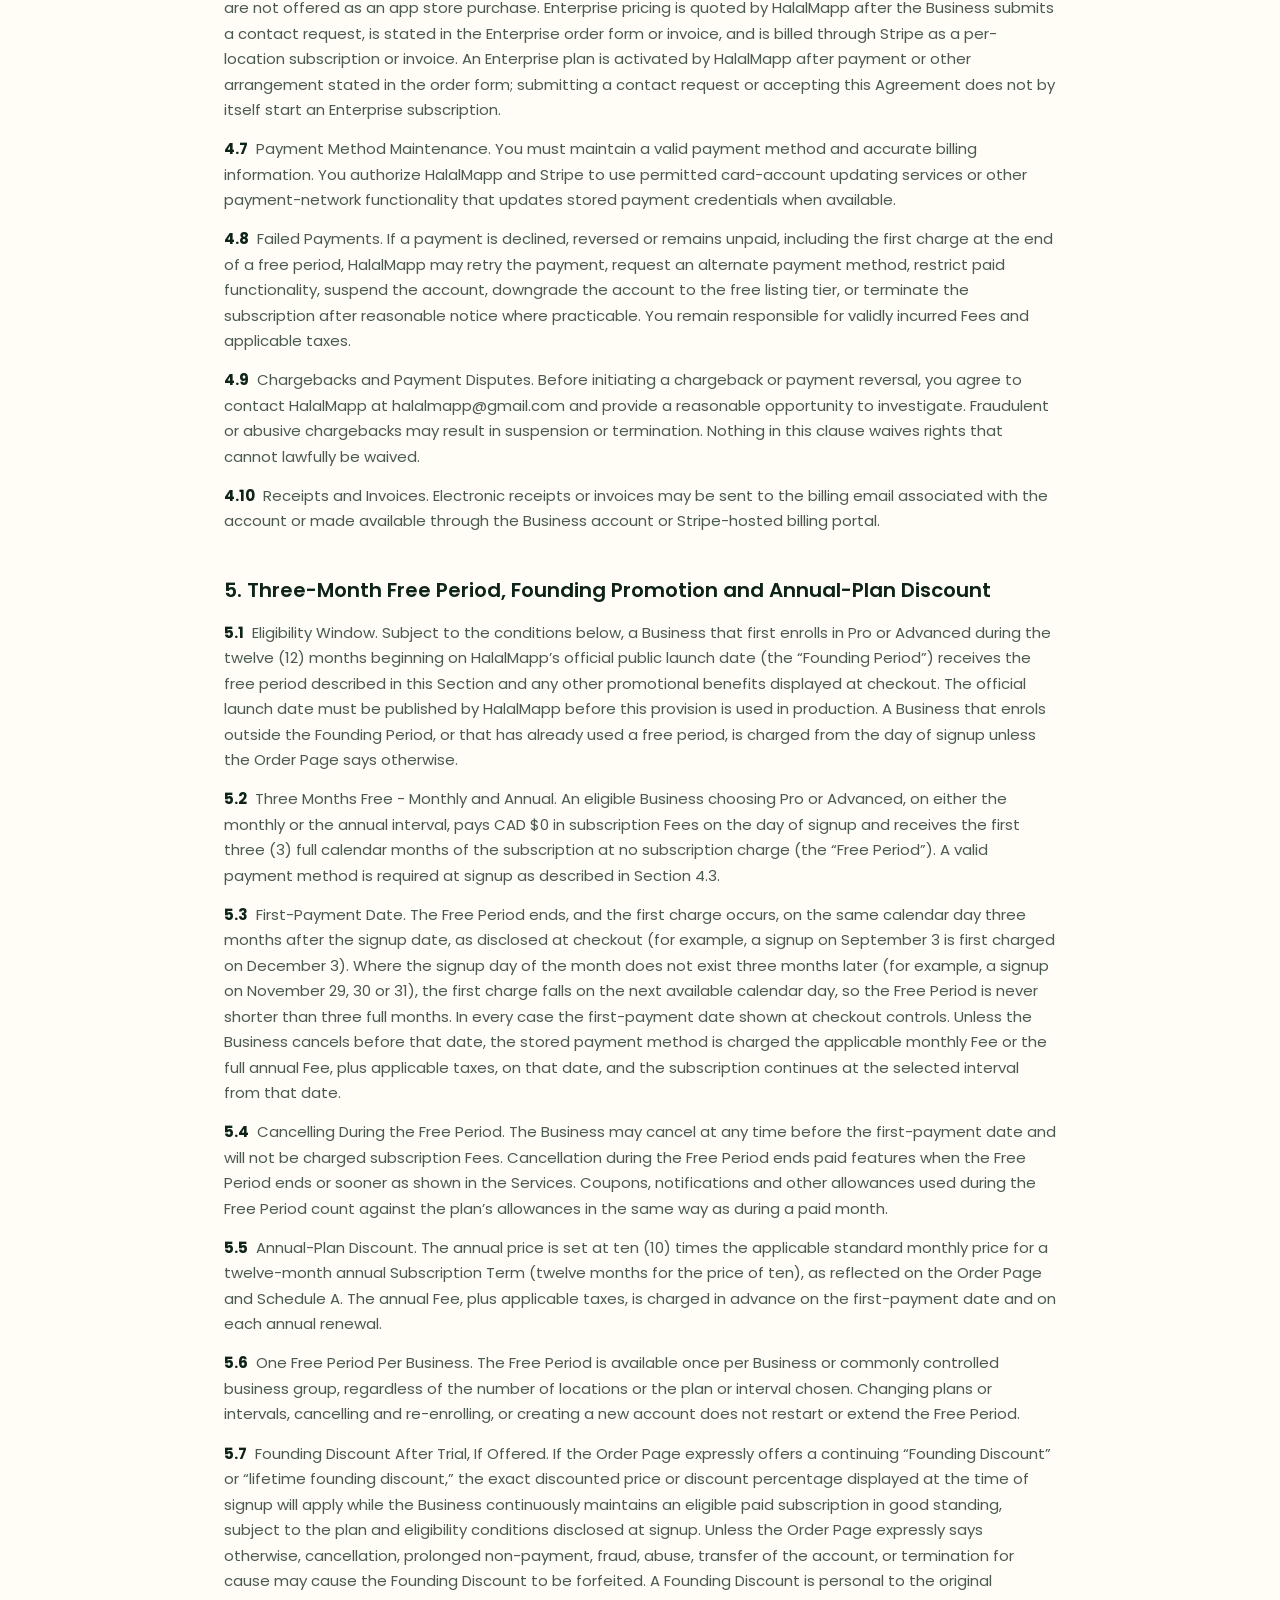
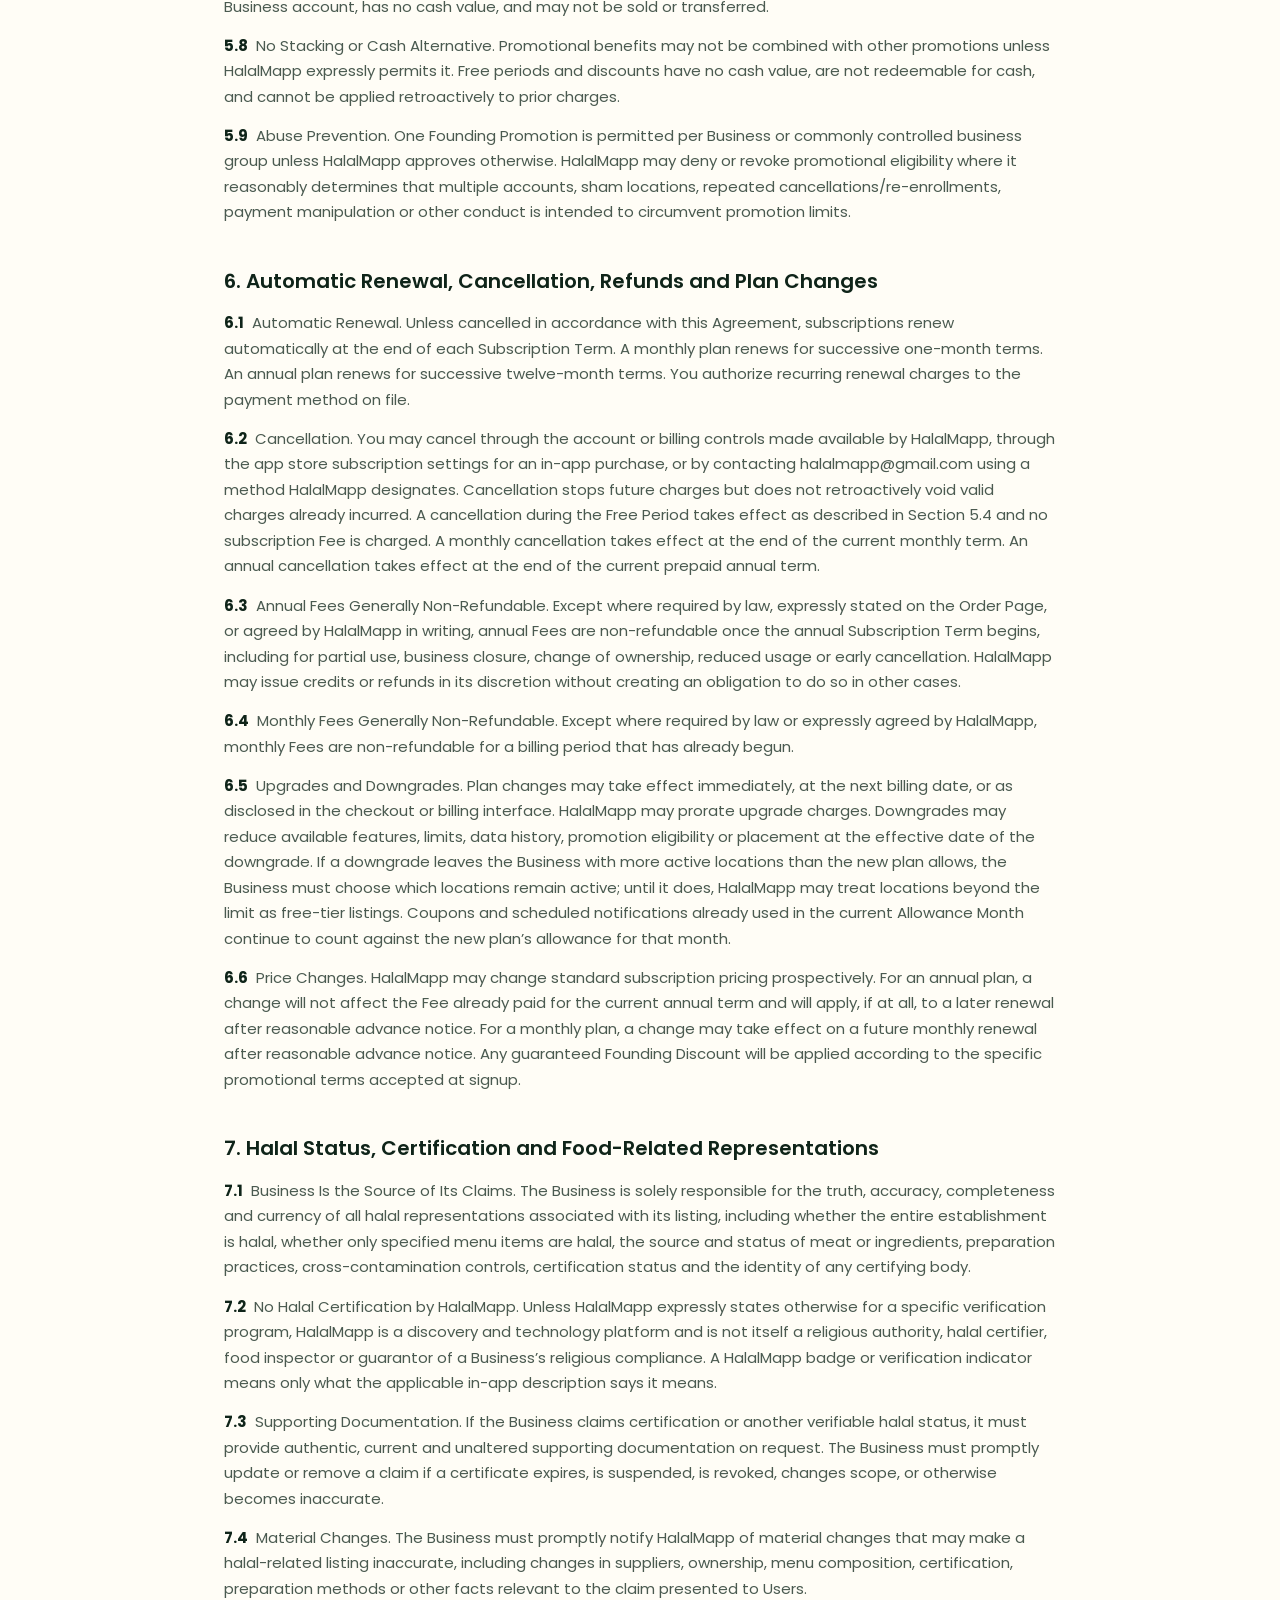
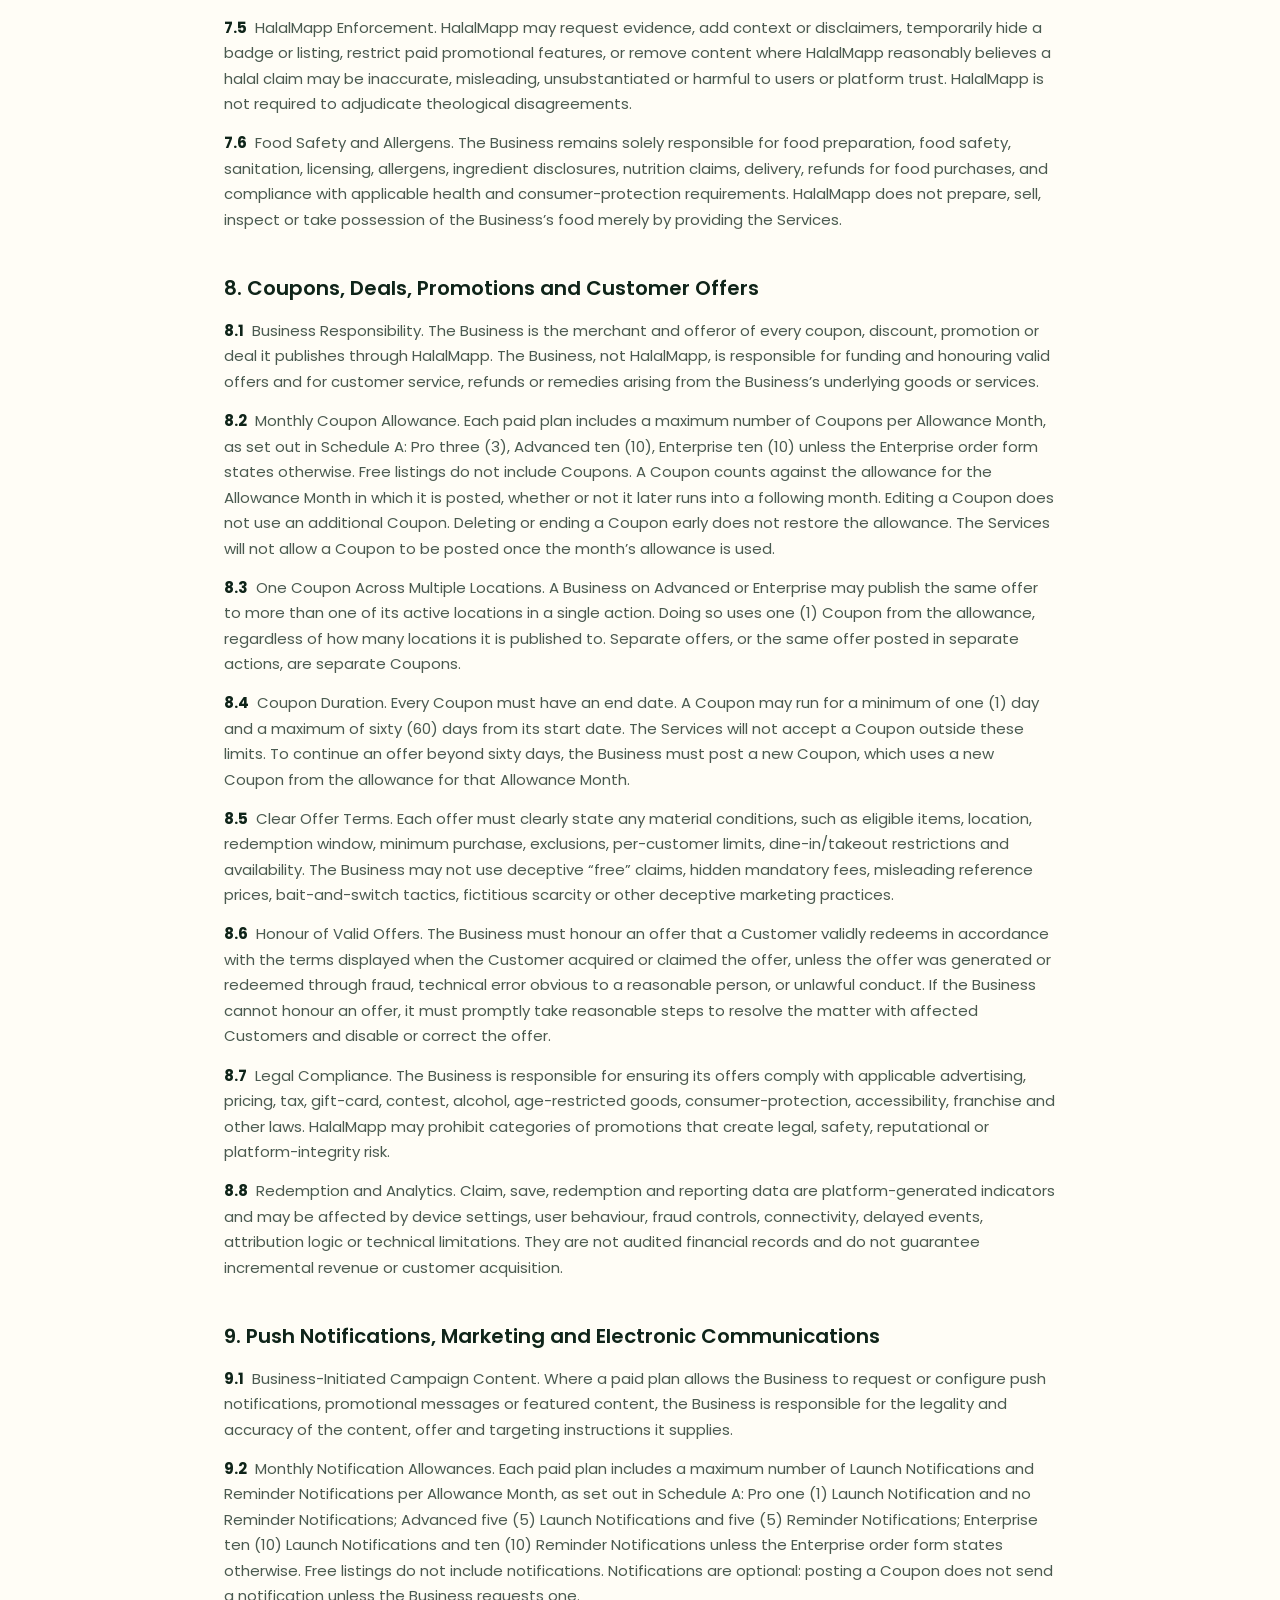
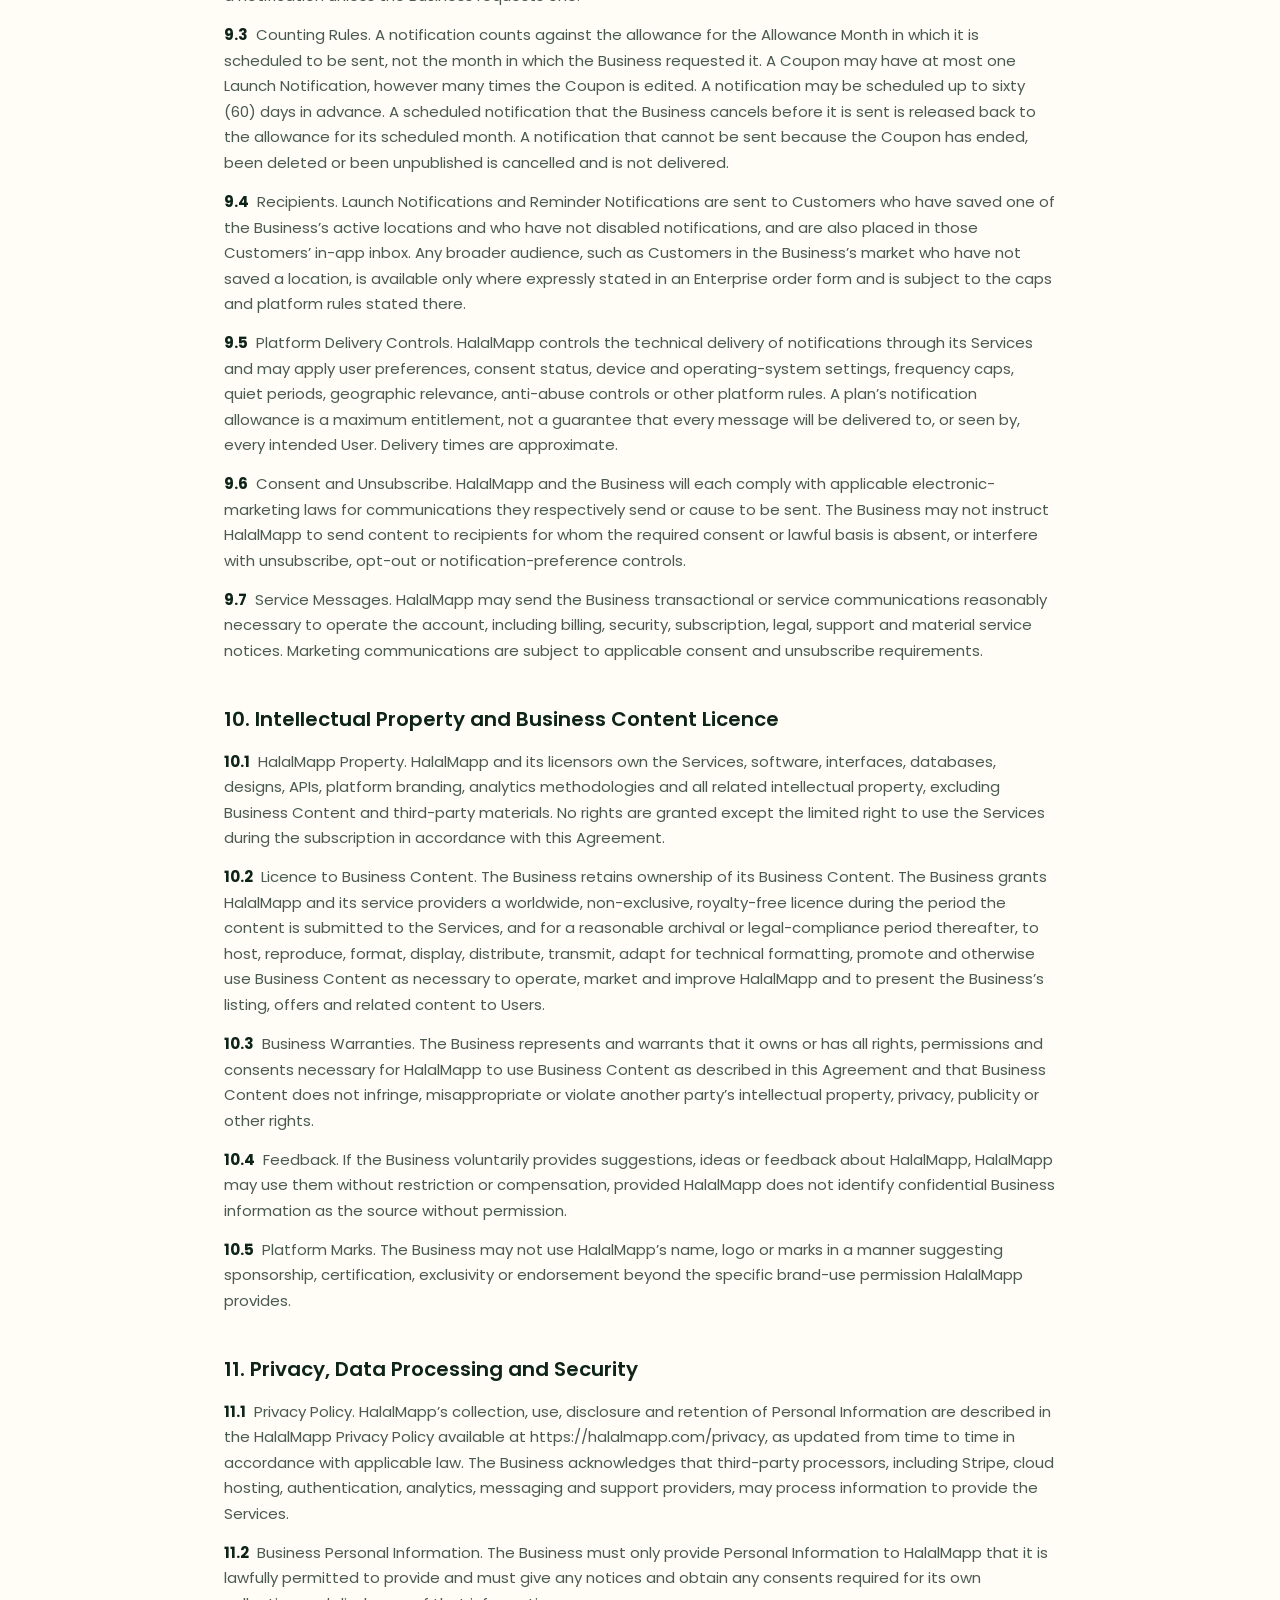
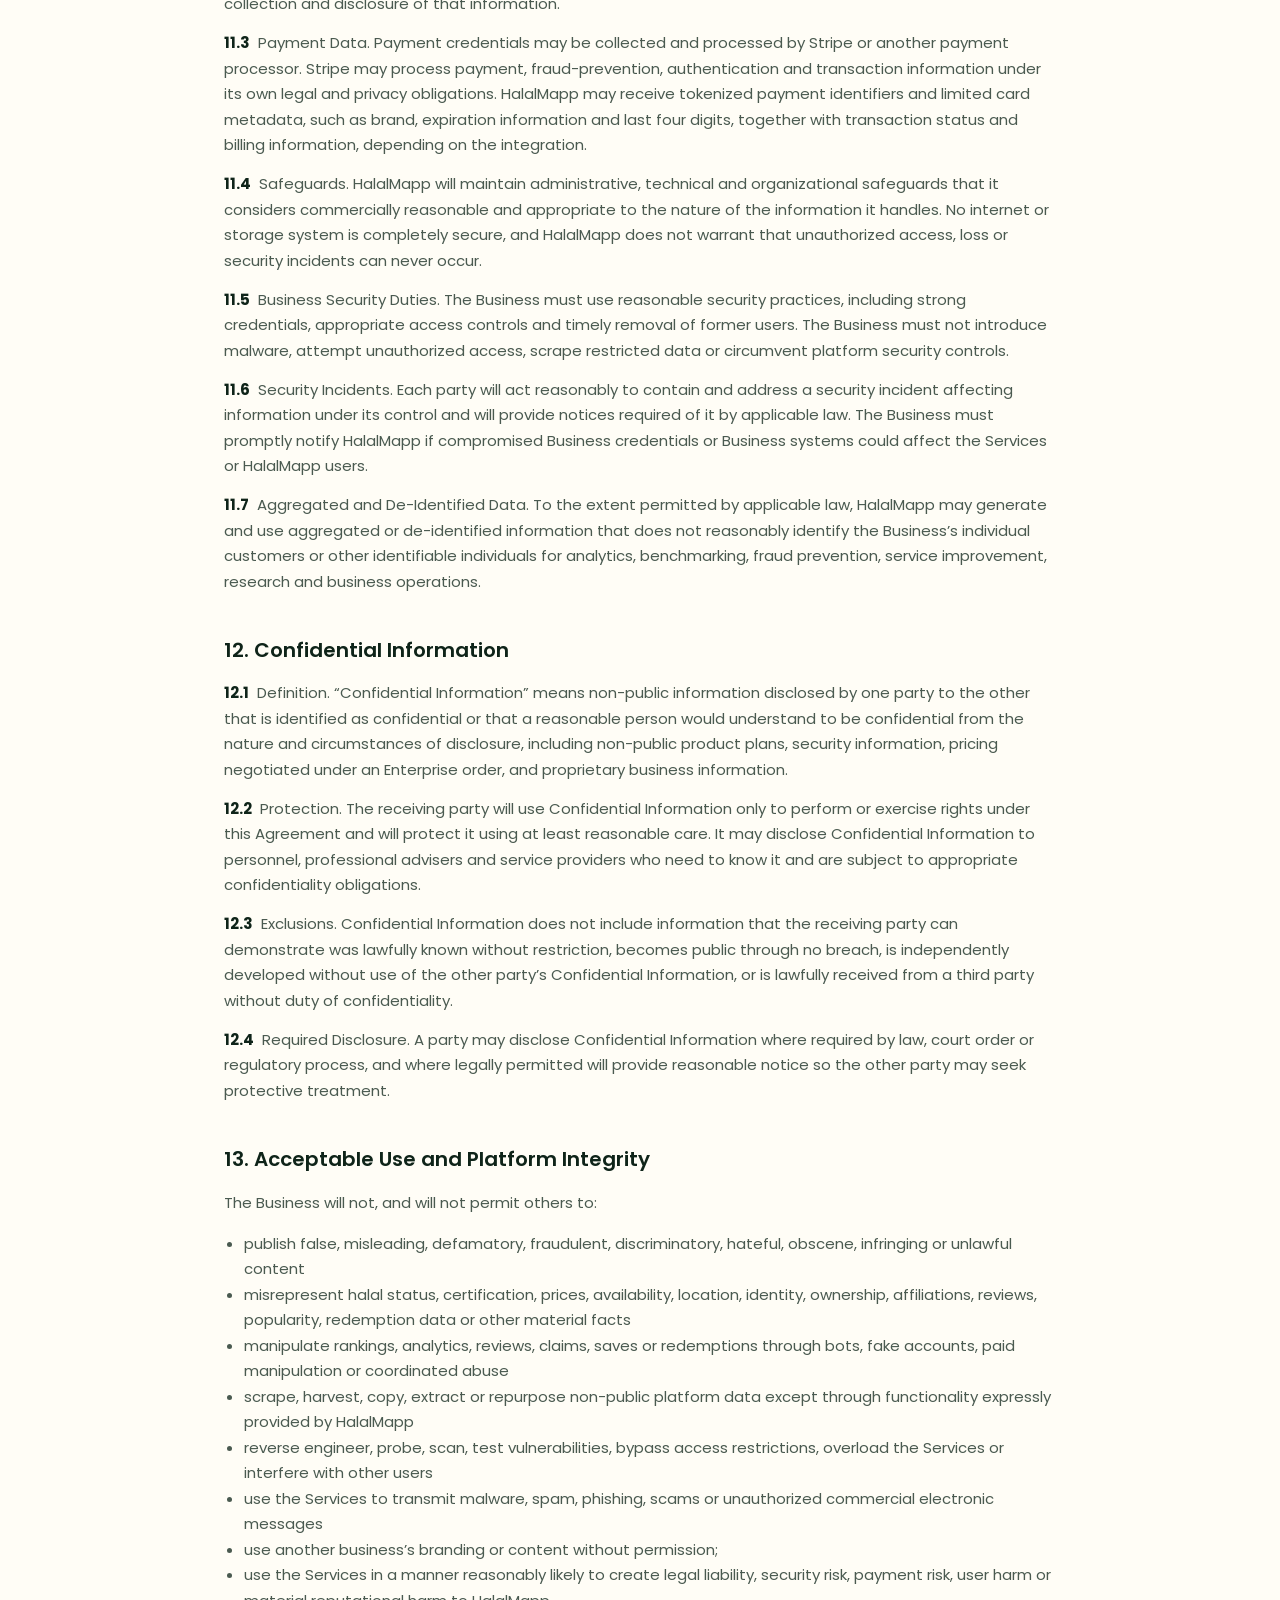
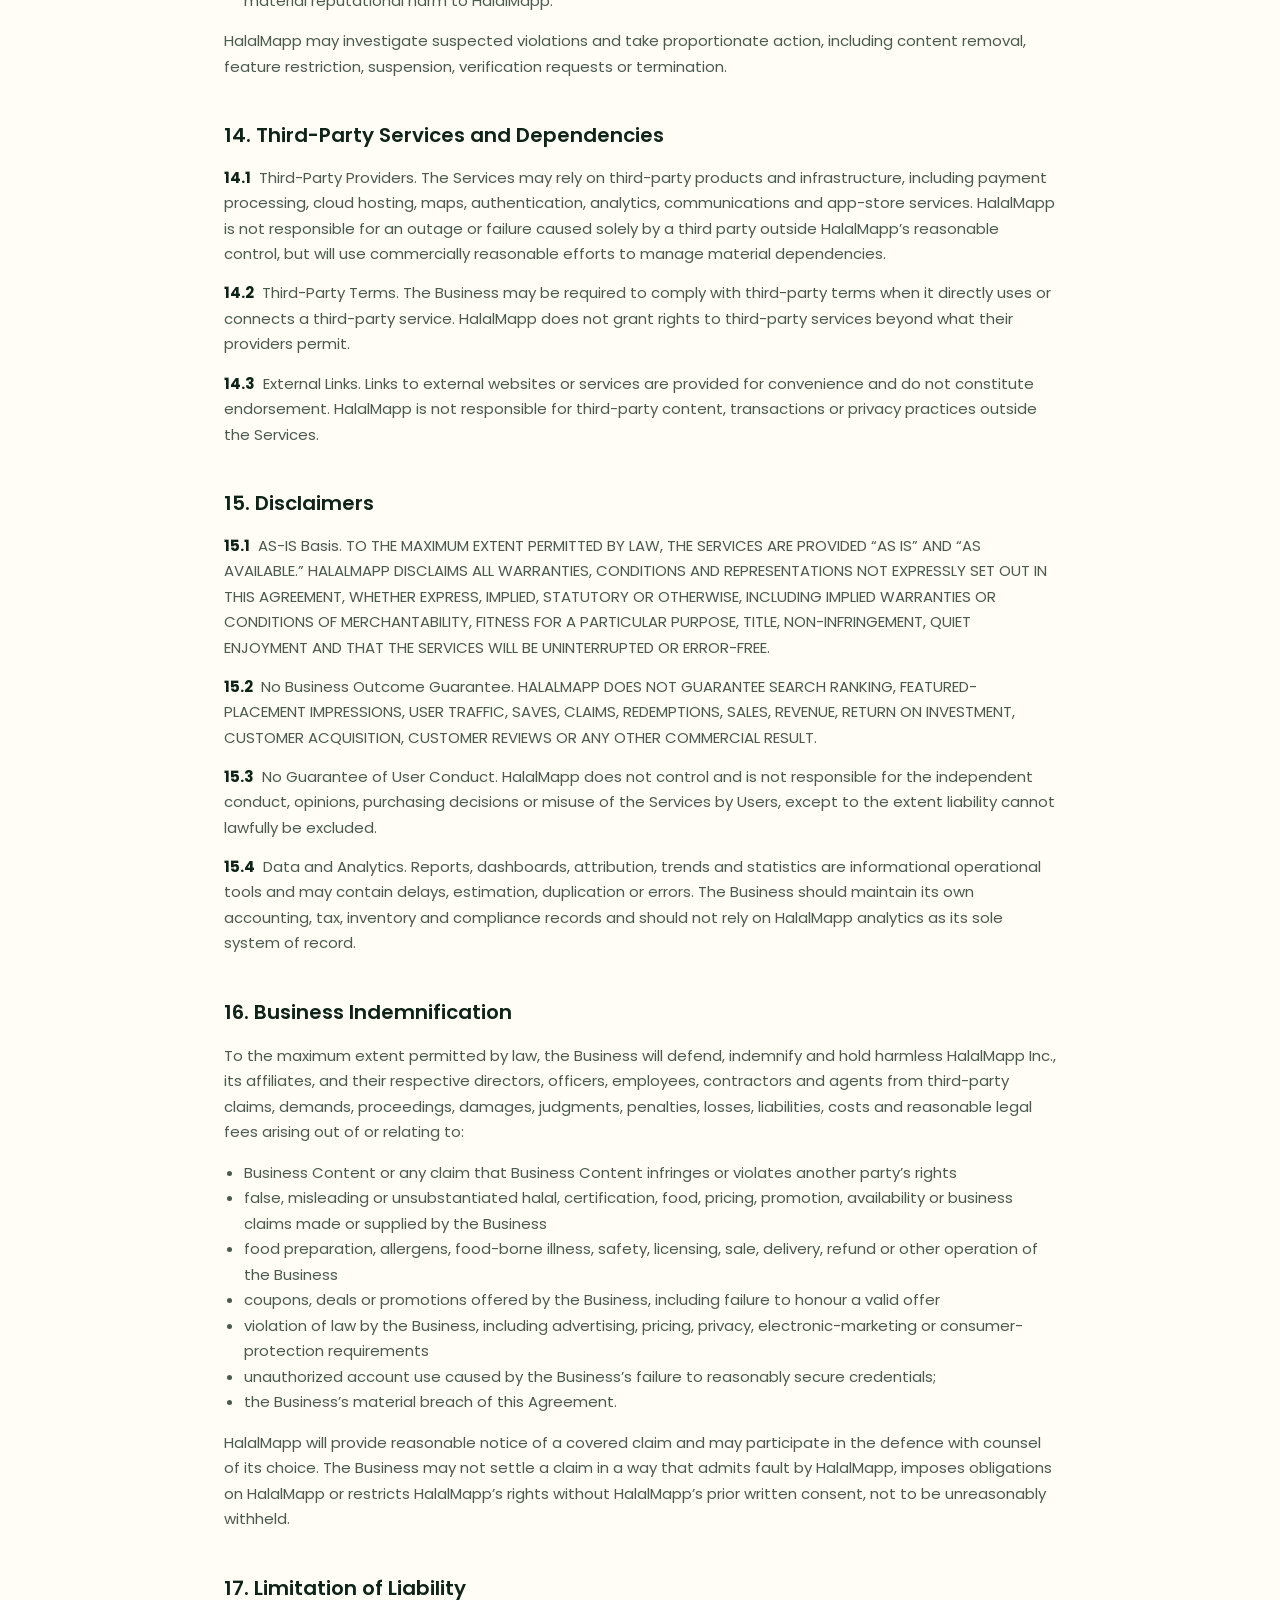
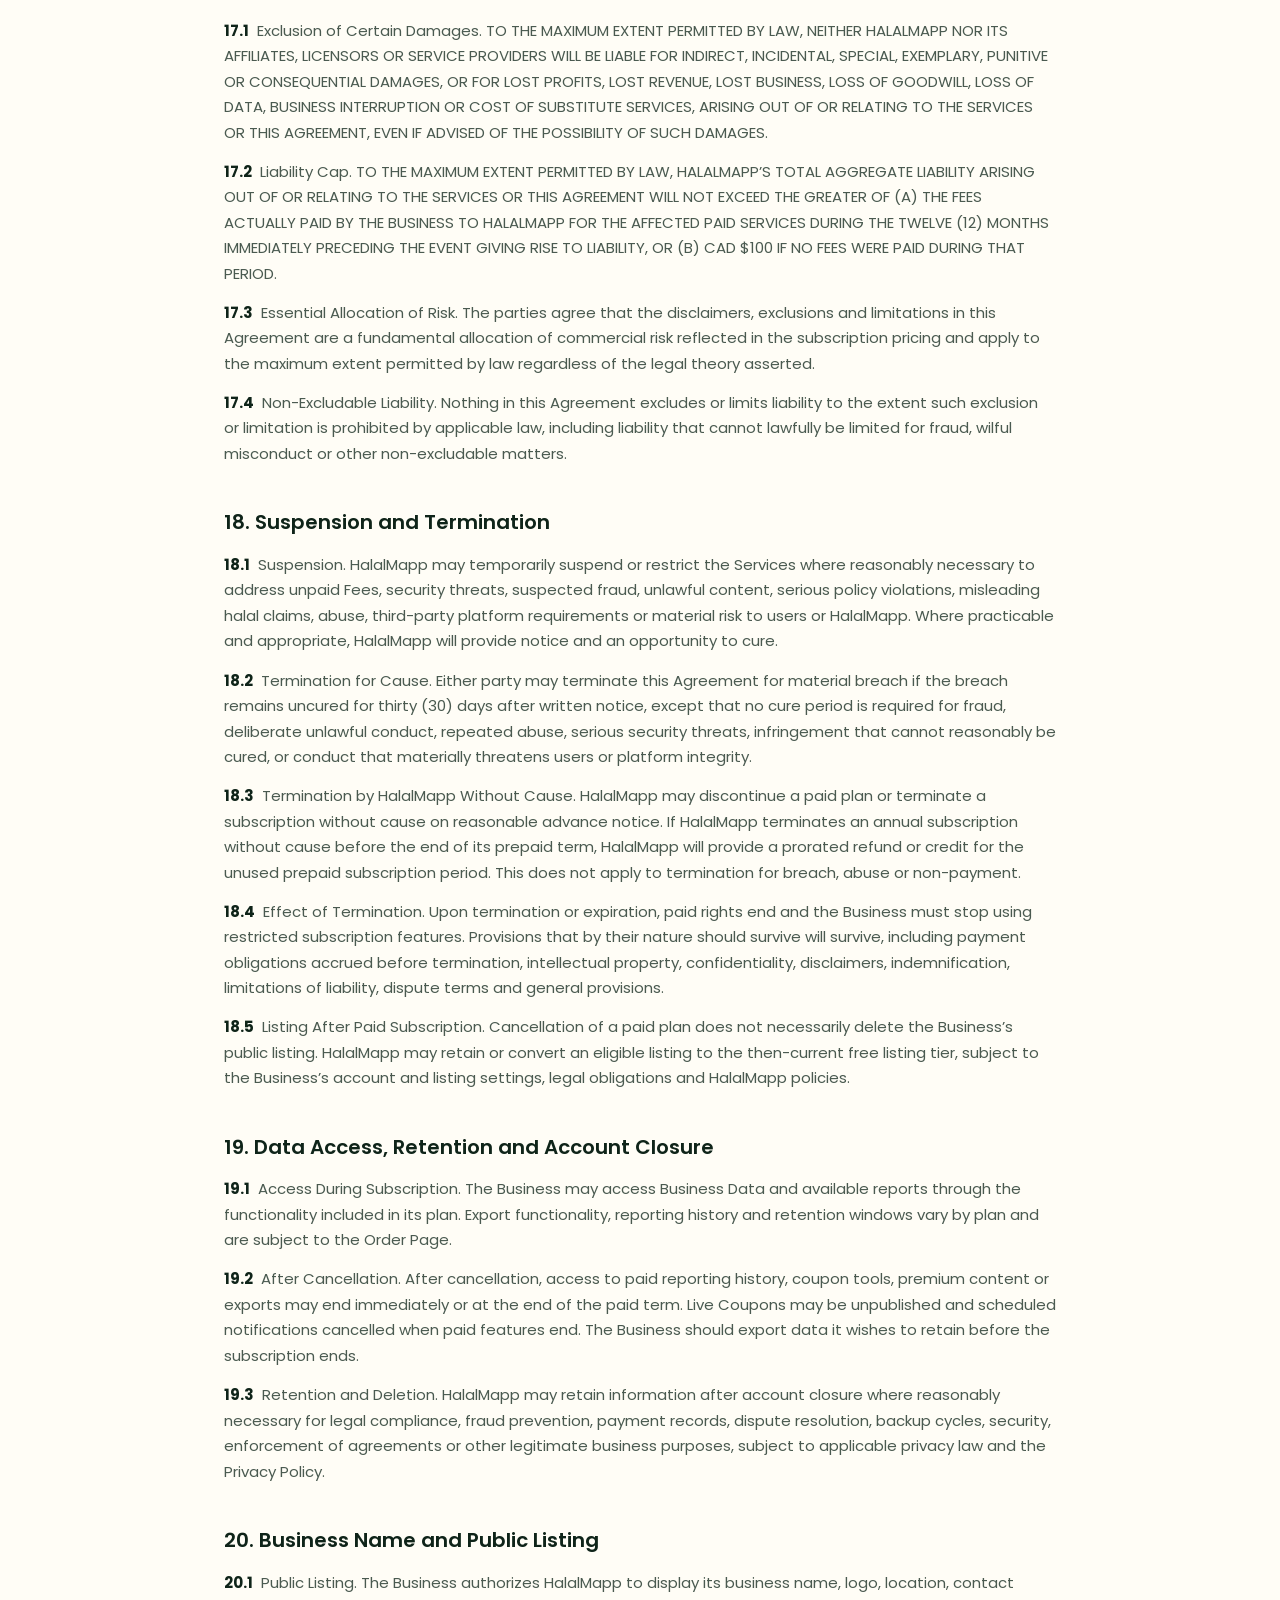
==== commit b22b9f15: "Free trial is three months: terms, business agreement v6, subscribe success Co-authored-by: Cursor <" ====
--- a/business-agreement/index.html
+++ b/business-agreement/index.html
@@ -48,7 +48,7 @@
     <div class="legal-hero">
       <div class="container">
         <h1>Business Subscription Agreement</h1>
-        <p class="legal-meta">Version 2.1 · business_subscription_v5 · September 17, 2026</p>
+        <p class="legal-meta">Version 2.2 · business_subscription_v6 · September 29, 2026</p>
       </div>
     </div>
     <div class="legal-content">
@@ -62,7 +62,7 @@
 <div class="legal-summary">
   <h2>What changed in this version</h2>
   <ul>
-    <li>Pro and Advanced (monthly <em>and</em> annual) cost CAD $0 on the day you sign up. A credit card is required, and the first charge is taken on the same calendar day two months later (Section 5).</li>
+    <li>Pro and Advanced (monthly <em>and</em> annual) cost CAD $0 on the day you sign up. A credit card is required, and the first charge is taken on the same calendar day three months later (Section 5).</li>
     <li>Pro is CAD $59.99/month and covers 1 location. Advanced is CAD $99.99/month and covers up to 3 locations. All prices are before tax (Section 4 and Schedule A).</li>
     <li>Coupons and notifications now have monthly allowances that reset on the 1st and do not carry over (Sections 3.4, 8.2 and 9.2).</li>
     <li>A coupon runs for 1 to 60 days. Posting one offer to several locations at once uses a single coupon (Sections 8.3 and 8.4).</li>
@@ -109,10 +109,10 @@
 <p class="legal-clause"><strong>4.8</strong> Failed Payments. If a payment is declined, reversed or remains unpaid, including the first charge at the end of a free period, HalalMapp may retry the payment, request an alternate payment method, restrict paid functionality, suspend the account, downgrade the account to the free listing tier, or terminate the subscription after reasonable notice where practicable. You remain responsible for validly incurred Fees and applicable taxes.</p>
 <p class="legal-clause"><strong>4.9</strong> Chargebacks and Payment Disputes. Before initiating a chargeback or payment reversal, you agree to contact HalalMapp at halalmapp@gmail.com and provide a reasonable opportunity to investigate. Fraudulent or abusive chargebacks may result in suspension or termination. Nothing in this clause waives rights that cannot lawfully be waived.</p>
 <p class="legal-clause"><strong>4.10</strong> Receipts and Invoices. Electronic receipts or invoices may be sent to the billing email associated with the account or made available through the Business account or Stripe-hosted billing portal.</p>
-<h2>5. Two-Month Free Period, Founding Promotion and Annual-Plan Discount</h2>
+<h2>5. Three-Month Free Period, Founding Promotion and Annual-Plan Discount</h2>
 <p class="legal-clause"><strong>5.1</strong> Eligibility Window. Subject to the conditions below, a Business that first enrolls in Pro or Advanced during the twelve (12) months beginning on HalalMapp’s official public launch date (the “Founding Period”) receives the free period described in this Section and any other promotional benefits displayed at checkout. The official launch date must be published by HalalMapp before this provision is used in production. A Business that enrols outside the Founding Period, or that has already used a free period, is charged from the day of signup unless the Order Page says otherwise.</p>
-<p class="legal-clause"><strong>5.2</strong> Two Months Free - Monthly and Annual. An eligible Business choosing Pro or Advanced, on either the monthly or the annual interval, pays CAD $0 in subscription Fees on the day of signup and receives the first two (2) full calendar months of the subscription at no subscription charge (the “Free Period”). A valid payment method is required at signup as described in Section 4.3.</p>
-<p class="legal-clause"><strong>5.3</strong> First-Payment Date. The Free Period ends, and the first charge occurs, on the same calendar day two months after the signup date, as disclosed at checkout (for example, a signup on September 3 is first charged on November 3). Where the signup day of the month does not exist two months later (for example, a signup on December 29, 30 or 31), the first charge falls on the next available calendar day, so the Free Period is never shorter than two full months. In every case the first-payment date shown at checkout controls. Unless the Business cancels before that date, the stored payment method is charged the applicable monthly Fee or the full annual Fee, plus applicable taxes, on that date, and the subscription continues at the selected interval from that date.</p>
+<p class="legal-clause"><strong>5.2</strong> Three Months Free - Monthly and Annual. An eligible Business choosing Pro or Advanced, on either the monthly or the annual interval, pays CAD $0 in subscription Fees on the day of signup and receives the first three (3) full calendar months of the subscription at no subscription charge (the “Free Period”). A valid payment method is required at signup as described in Section 4.3.</p>
+<p class="legal-clause"><strong>5.3</strong> First-Payment Date. The Free Period ends, and the first charge occurs, on the same calendar day three months after the signup date, as disclosed at checkout (for example, a signup on September 3 is first charged on December 3). Where the signup day of the month does not exist three months later (for example, a signup on November 29, 30 or 31), the first charge falls on the next available calendar day, so the Free Period is never shorter than three full months. In every case the first-payment date shown at checkout controls. Unless the Business cancels before that date, the stored payment method is charged the applicable monthly Fee or the full annual Fee, plus applicable taxes, on that date, and the subscription continues at the selected interval from that date.</p>
 <p class="legal-clause"><strong>5.4</strong> Cancelling During the Free Period. The Business may cancel at any time before the first-payment date and will not be charged subscription Fees. Cancellation during the Free Period ends paid features when the Free Period ends or sooner as shown in the Services. Coupons, notifications and other allowances used during the Free Period count against the plan’s allowances in the same way as during a paid month.</p>
 <p class="legal-clause"><strong>5.5</strong> Annual-Plan Discount. The annual price is set at ten (10) times the applicable standard monthly price for a twelve-month annual Subscription Term (twelve months for the price of ten), as reflected on the Order Page and Schedule A. The annual Fee, plus applicable taxes, is charged in advance on the first-payment date and on each annual renewal.</p>
 <p class="legal-clause"><strong>5.6</strong> One Free Period Per Business. The Free Period is available once per Business or commonly controlled business group, regardless of the number of locations or the plan or interval chosen. Changing plans or intervals, cancelling and re-enrolling, or creating a new account does not restart or extend the Free Period.</p>
@@ -265,8 +265,8 @@
   </thead>
   <tbody>
     <tr><td>Free</td><td>CAD $0</td><td>N/A</td><td>CAD $0</td><td>Not required</td><td>Public listing only</td></tr>
-    <tr><td>Pro</td><td>CAD $59.99 / month + applicable taxes</td><td>CAD $599.90 / year + applicable taxes (10 × monthly)</td><td>CAD $0 during Founding Period; first charge 2 months after signup</td><td>Required at signup</td><td>1 location</td></tr>
-    <tr><td>Advanced</td><td>CAD $99.99 / month + applicable taxes</td><td>CAD $990 / year + applicable taxes (10 × monthly, rounded)</td><td>CAD $0 during Founding Period; first charge 2 months after signup</td><td>Required at signup</td><td>Up to 3 locations</td></tr>
+    <tr><td>Pro</td><td>CAD $59.99 / month + applicable taxes</td><td>CAD $599.90 / year + applicable taxes (10 × monthly)</td><td>CAD $0 during Founding Period; first charge 3 months after signup</td><td>Required at signup</td><td>1 location</td></tr>
+    <tr><td>Advanced</td><td>CAD $99.99 / month + applicable taxes</td><td>CAD $990 / year + applicable taxes (10 × monthly, rounded)</td><td>CAD $0 during Founding Period; first charge 3 months after signup</td><td>Required at signup</td><td>Up to 3 locations</td></tr>
     <tr><td>Enterprise</td><td>Custom per-location pricing + applicable taxes</td><td>Custom per-location pricing + applicable taxes</td><td>As stated in Enterprise order form</td><td>Stripe invoice or subscription per order form</td><td>4+ locations, limit per order form</td></tr>
   </tbody>
 </table>
@@ -297,7 +297,7 @@
   <li>Each Coupon may have at most 1 Launch Notification. Notifications may be scheduled up to 60 days ahead and cancelled before sending.</li>
   <li>Notifications are optional and are only sent when the Business requests them.</li>
 </ul>
-<p>Annual price calculation: annual price = 10 × the standard monthly price, providing twelve months of service for the price of ten months (a two-month equivalent discount). Pro: CAD $59.99 × 10 = CAD $599.90, plus applicable taxes. Advanced: CAD $99.99 × 10 ≈ CAD $990, plus applicable taxes. All subscription prices shown in this Schedule are exclusive of applicable taxes unless expressly stated otherwise. Taxes are calculated at checkout based on the Business’s billing address.</p>
+<p>Annual price calculation: annual price = 10 × the standard monthly price, providing twelve months of service for the price of ten months. Pro: CAD $59.99 × 10 = CAD $599.90, plus applicable taxes. Advanced: CAD $99.99 × 10 ≈ CAD $990, plus applicable taxes. All subscription prices shown in this Schedule are exclusive of applicable taxes unless expressly stated otherwise. Taxes are calculated at checkout based on the Business’s billing address.</p>
 <p>First-payment date example: subscribe on September 3 → first charge on December 3 for the monthly Fee (Pro CAD $59.99 or Advanced CAD $99.99, plus taxes) or the annual Fee (Pro CAD $599.90 or Advanced CAD $990, plus taxes), depending on the interval selected.</p>
         <p>
           Questions about this Agreement or billing?
--- a/css/brand.css
+++ b/css/brand.css
@@ -457,3 +457,176 @@
 .waitlist-section .deal-scatter .pct-tag.faint {
   color: rgba(168, 180, 196, 0.18);
 }
+
+/* ─── Connect (Linktree-style scan page) ─── */
+
+.connect-page {
+  min-height: 100vh;
+  background: #0f2419;
+  color: #f6f7f9;
+}
+
+html:has(body.connect-page) {
+  background: #0f2419;
+}
+
+body.connect-page::before {
+  display: none;
+}
+
+.connect-page .motif-lattice {
+  position: fixed;
+  inset: 0;
+  z-index: 0;
+  opacity: 0.22;
+  pointer-events: none;
+}
+
+.connect {
+  position: relative;
+  z-index: 1;
+  width: min(26rem, calc(100% - 2rem));
+  margin: 0 auto;
+  padding: 1.25rem 0 3rem;
+  text-align: center;
+}
+
+.connect-register {
+  display: flex;
+  align-items: center;
+  justify-content: center;
+  width: 100%;
+  margin: 0 0 1.6rem;
+  padding: 1.2rem 1.25rem;
+  background: #ddbf4a;
+  color: #0f2419;
+  border-radius: 16px;
+  text-decoration: none;
+  font-size: 1.35rem;
+  font-weight: 800;
+  letter-spacing: -0.02em;
+  box-shadow: 0 14px 32px rgba(0, 0, 0, 0.28);
+}
+
+.connect-register:hover,
+.connect-register:focus-visible {
+  background: #e8cc62;
+  color: #0f2419;
+  transform: translateY(-1px);
+}
+
+.connect-logo {
+  width: 4.4rem;
+  height: auto;
+  margin: 0 auto 0.7rem;
+  display: block;
+  filter: drop-shadow(0 10px 24px rgba(0, 0, 0, 0.28));
+}
+
+.connect-arabic {
+  margin: 0 0 0.35rem;
+  font-family: var(--font-display), "Amiri", Georgia, serif;
+  font-size: 1.35rem;
+  color: #ddbf4a;
+  line-height: 1;
+}
+
+.connect h1 {
+  margin: 0;
+  font-size: 2rem;
+  font-weight: 800;
+  letter-spacing: -0.03em;
+  color: #f6f7f9;
+}
+
+.connect h1 span { color: #ddbf4a; }
+
+.connect-slogan {
+  margin: 0.55rem 0 0;
+  font-size: 0.72rem;
+  font-weight: 600;
+  letter-spacing: 0.16em;
+  text-transform: uppercase;
+  color: #ddbf4a;
+}
+
+.connect-lead {
+  margin: 0.85rem auto 1.5rem;
+  max-width: 22rem;
+  font-size: 0.95rem;
+  line-height: 1.45;
+  color: rgba(246, 247, 249, 0.72);
+}
+
+.connect-links {
+  display: flex;
+  flex-direction: column;
+  gap: 0.7rem;
+  text-align: left;
+}
+
+.connect-link {
+  display: flex;
+  align-items: center;
+  gap: 0.9rem;
+  padding: 0.85rem 1rem;
+  background: #fffdf6;
+  color: #0f2419;
+  border: 1px solid rgba(201, 162, 39, 0.4);
+  border-radius: 16px;
+  text-decoration: none;
+  box-shadow: 0 10px 28px rgba(0, 0, 0, 0.16);
+}
+
+.connect-link:hover,
+.connect-link:focus-visible {
+  transform: translateY(-1px);
+  border-color: #c9a227;
+}
+
+.connect-ico {
+  flex-shrink: 0;
+  width: 2.4rem;
+  height: 2.4rem;
+  border-radius: 12px;
+  display: grid;
+  place-items: center;
+  background: #e8f2ec;
+  color: #1f4f3a;
+}
+
+.connect-ico svg {
+  width: 1.2rem;
+  height: 1.2rem;
+}
+
+.connect-copy {
+  display: flex;
+  flex-direction: column;
+  gap: 0.12rem;
+  min-width: 0;
+}
+
+.connect-copy strong {
+  font-size: 0.95rem;
+  font-weight: 700;
+  letter-spacing: -0.01em;
+}
+
+.connect-copy span {
+  font-size: 0.84rem;
+  font-weight: 500;
+  color: #4a5a50;
+}
+
+.contact-links {
+  display: flex;
+  flex-direction: column;
+  gap: 0.75rem;
+  max-width: 28rem;
+  margin-top: 1.25rem;
+}
+
+.contact-links .connect-link {
+  box-shadow: var(--shadow);
+}
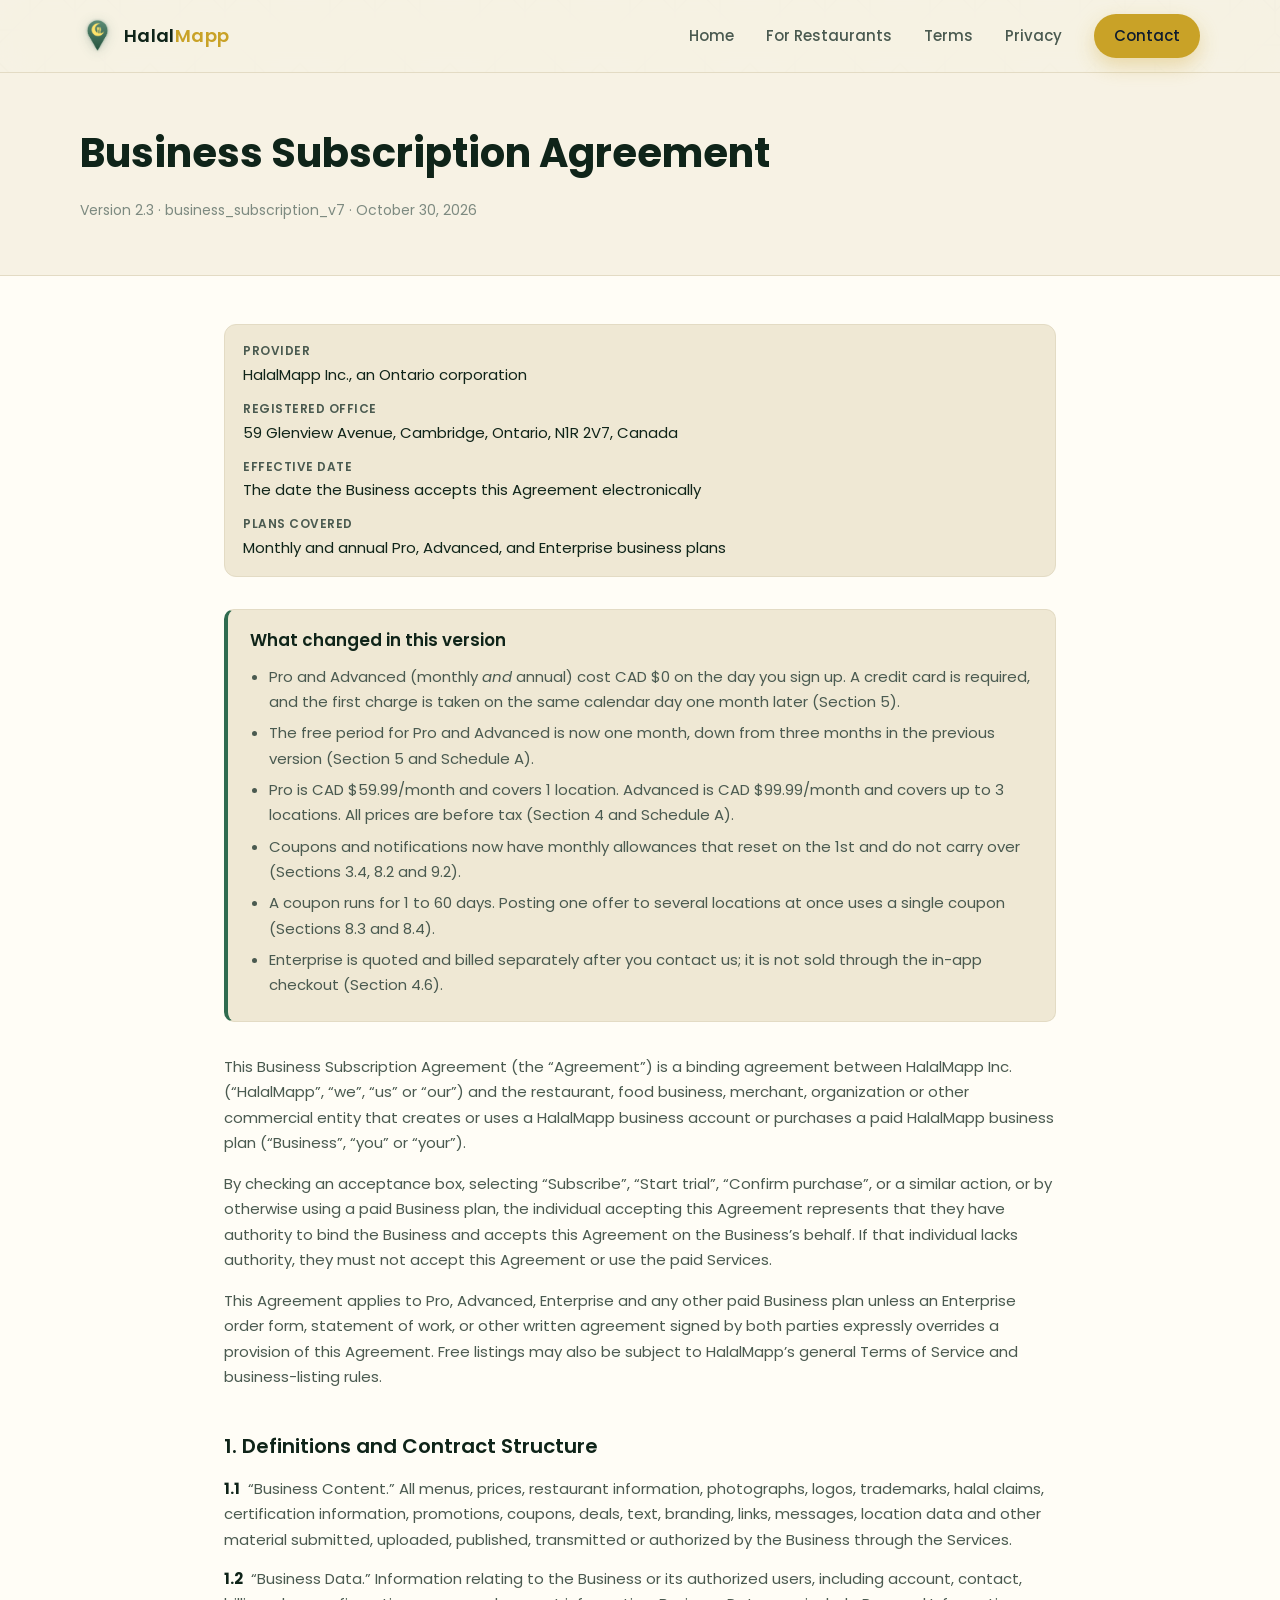
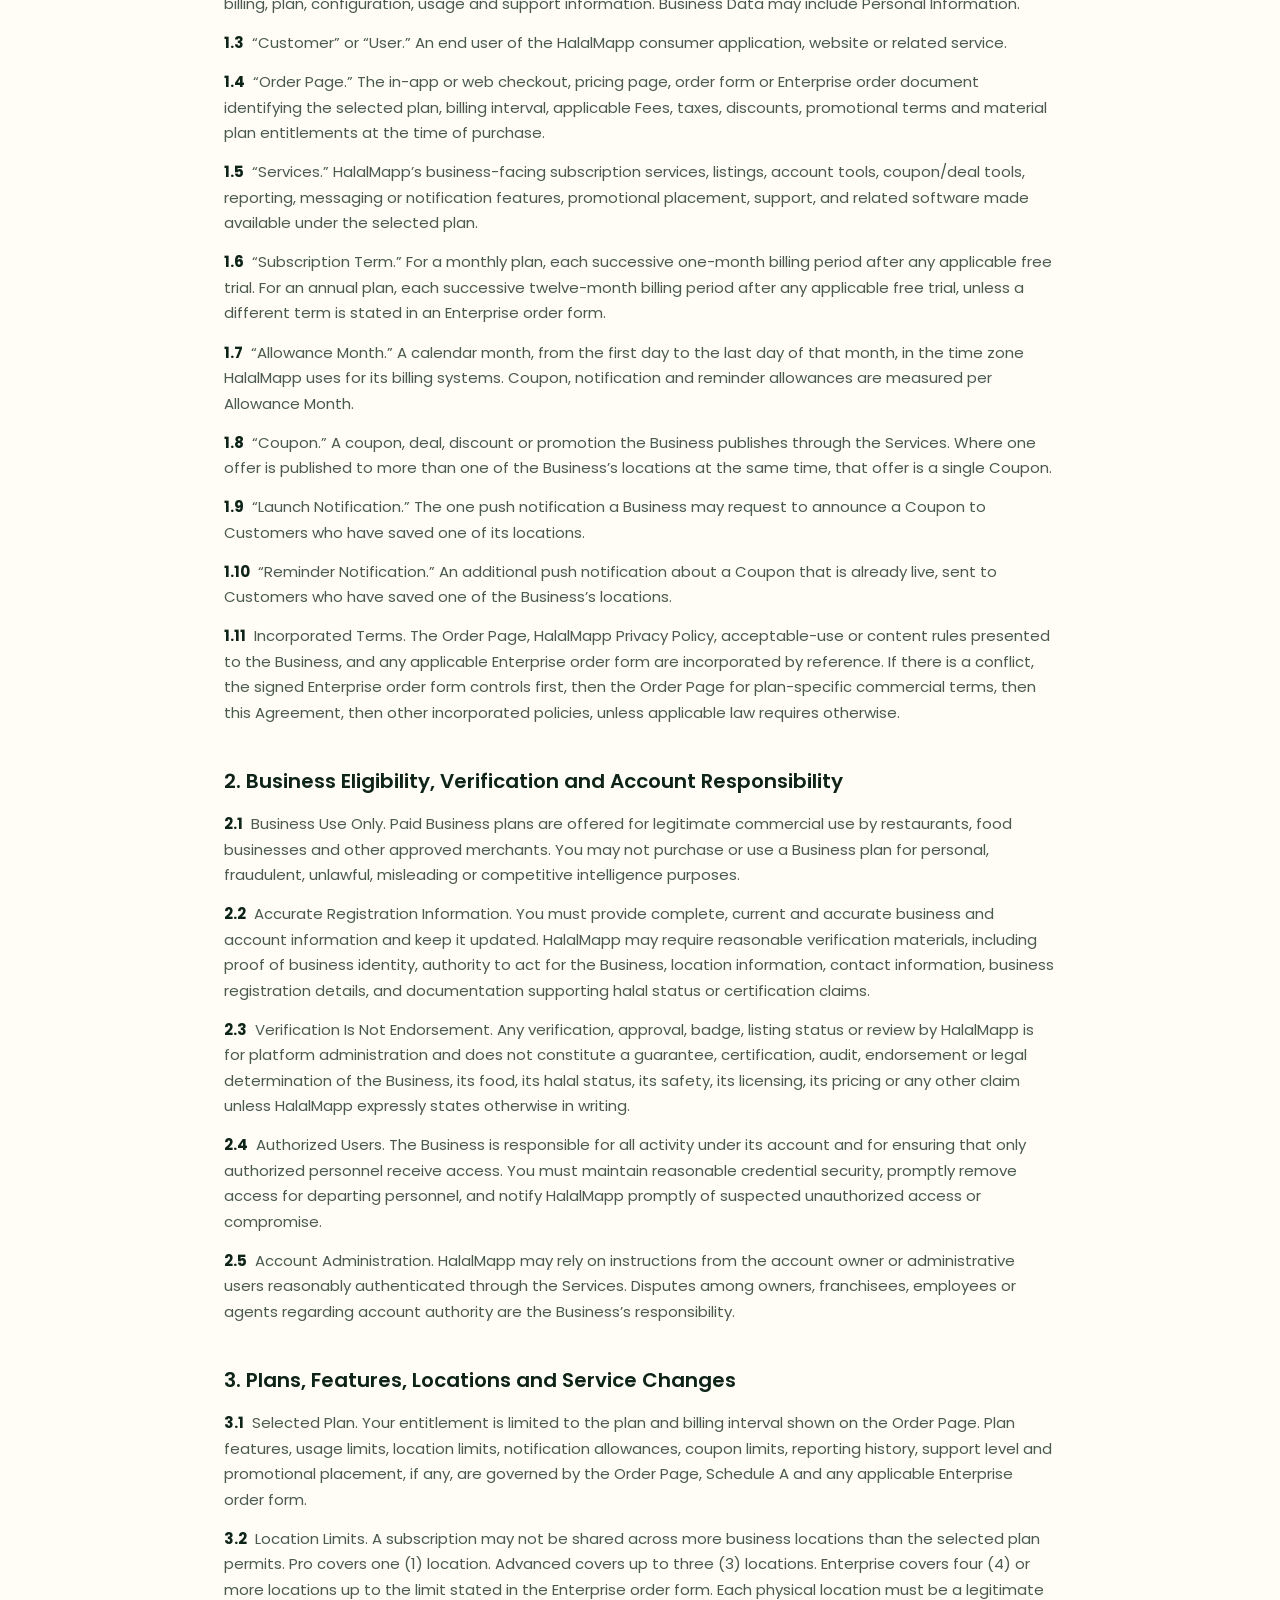
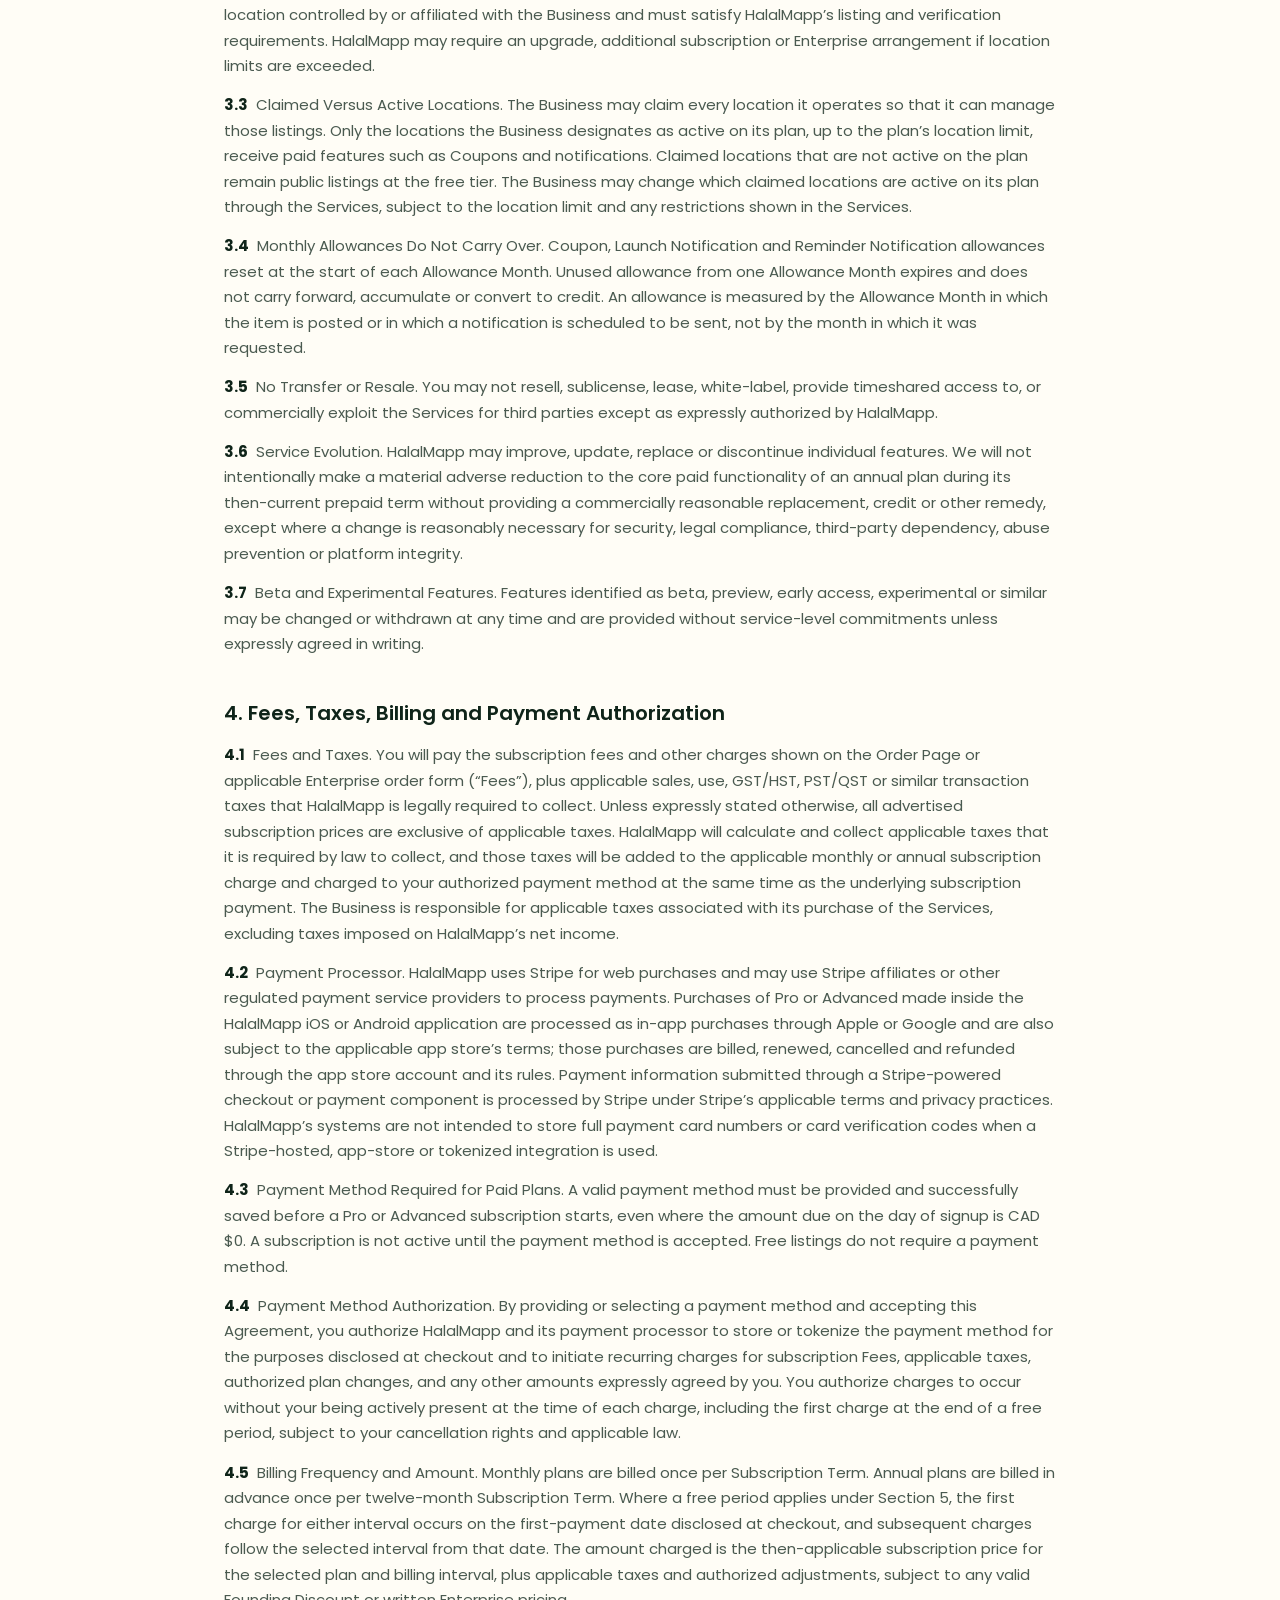
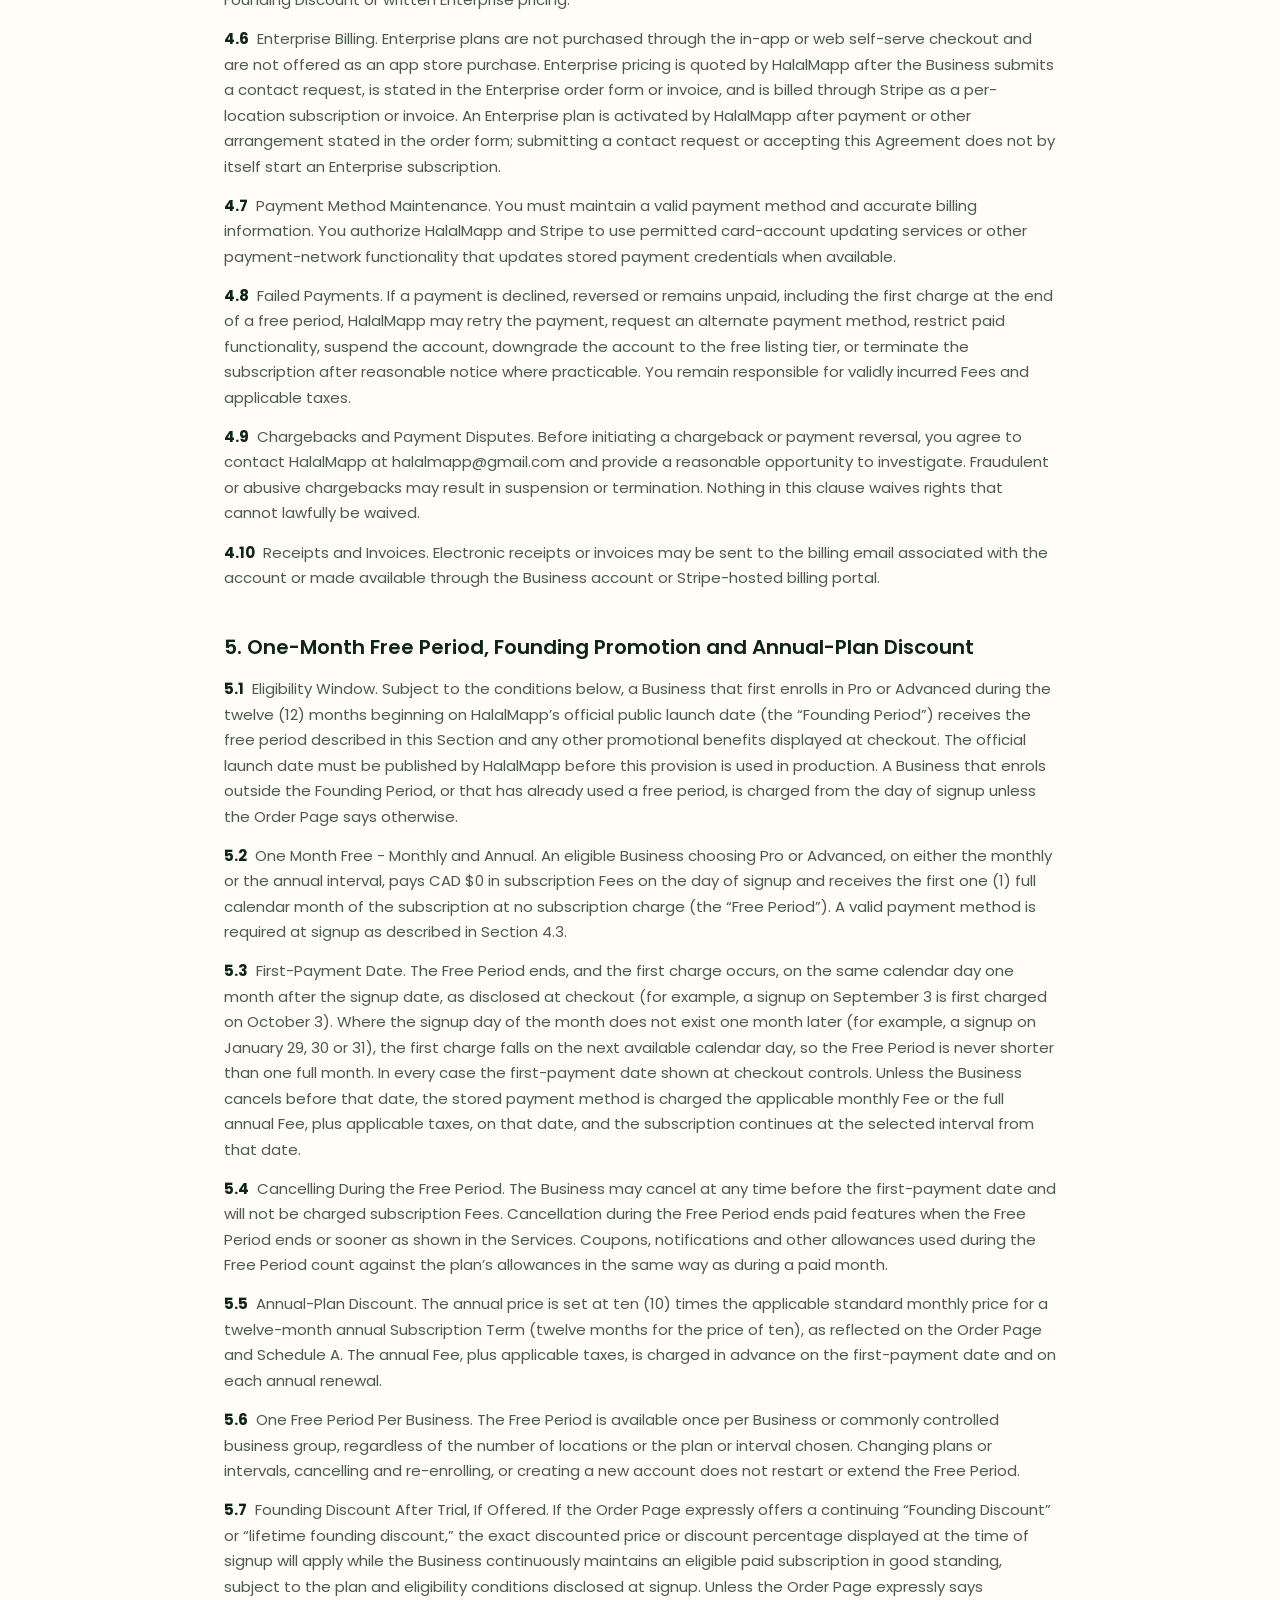
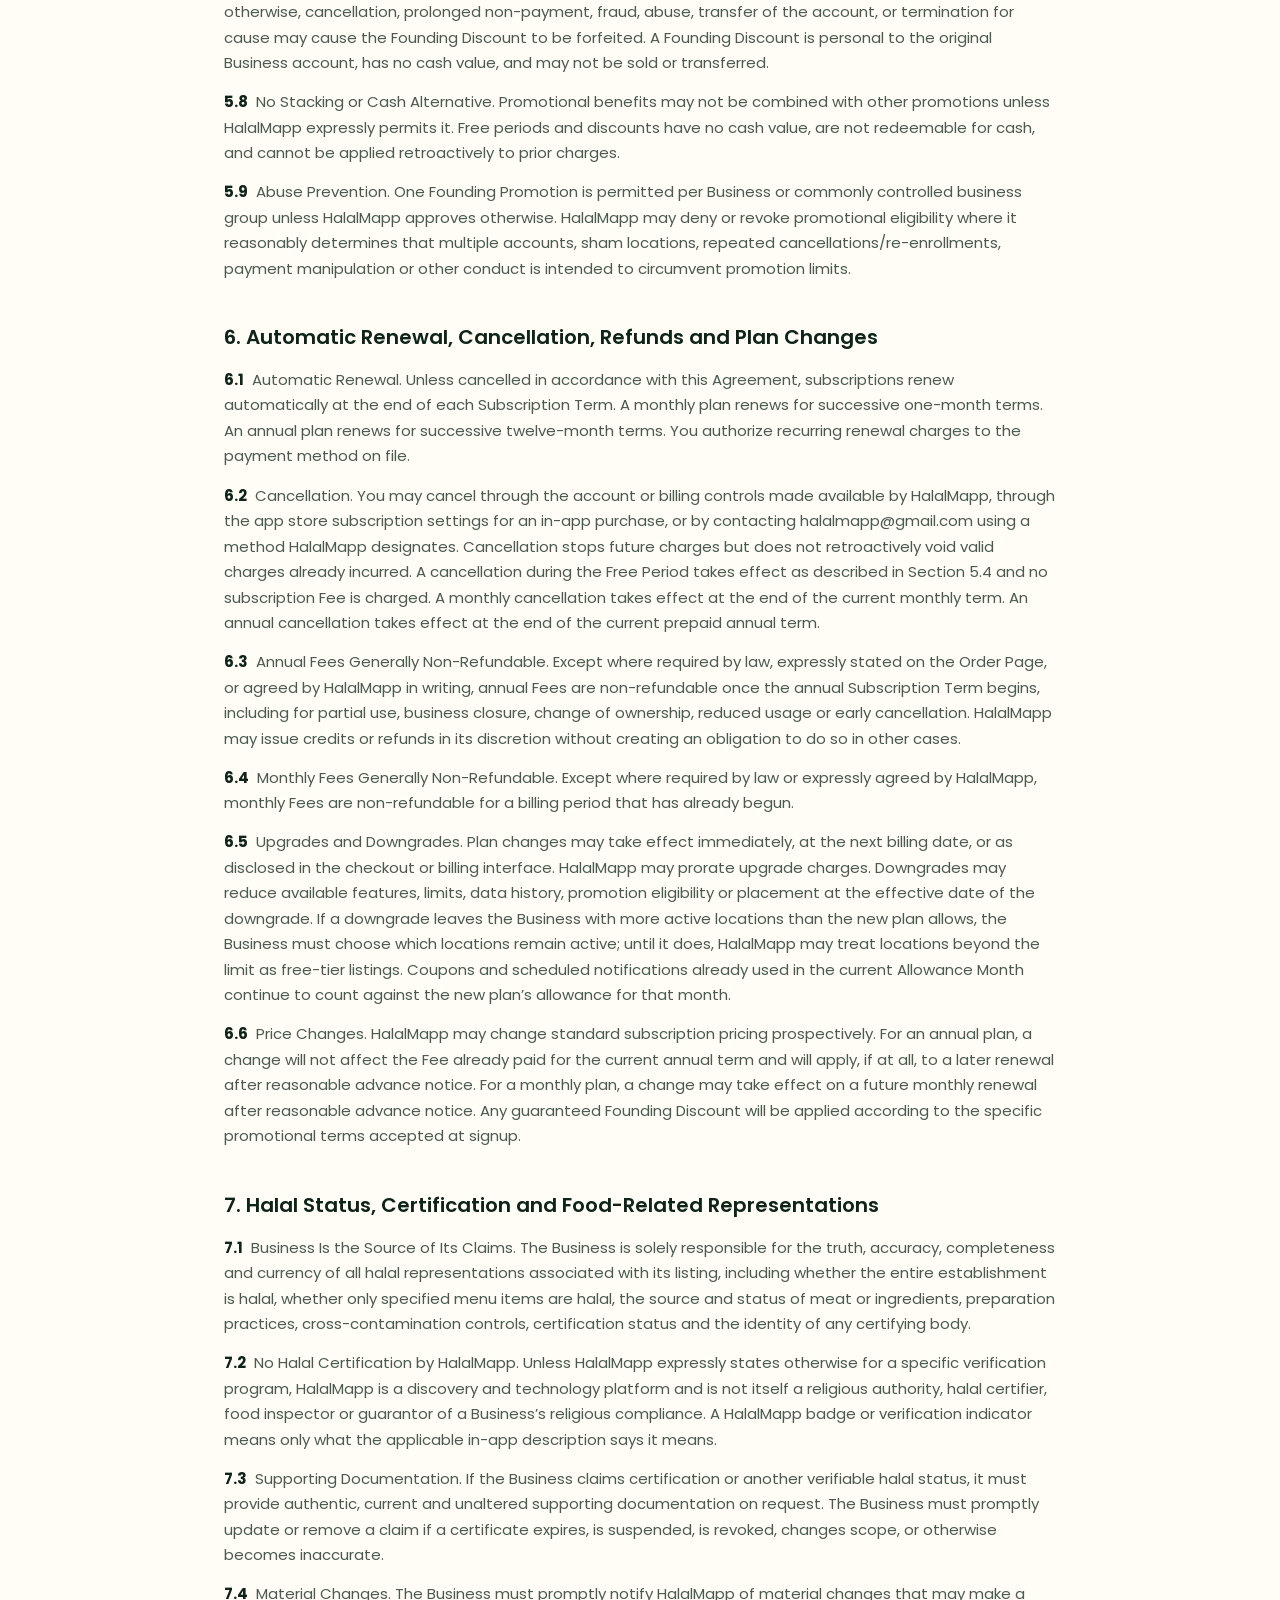
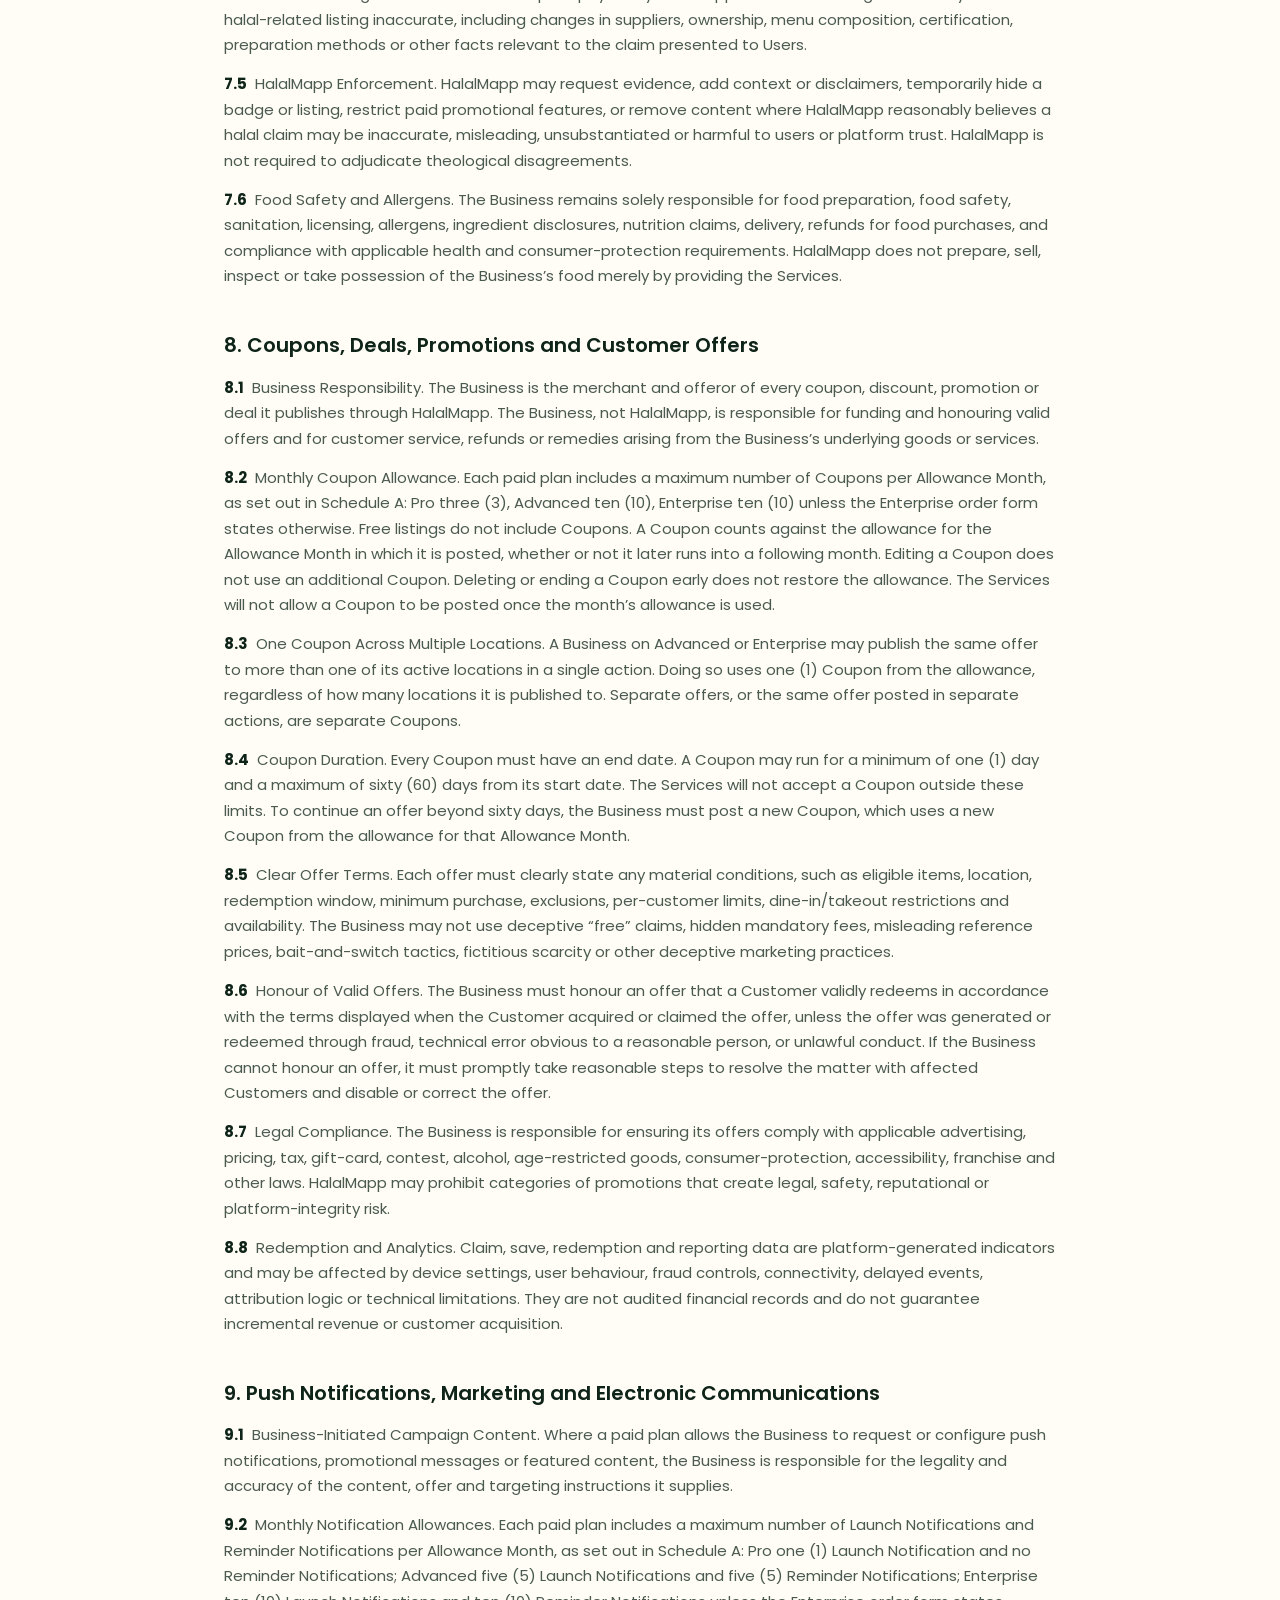
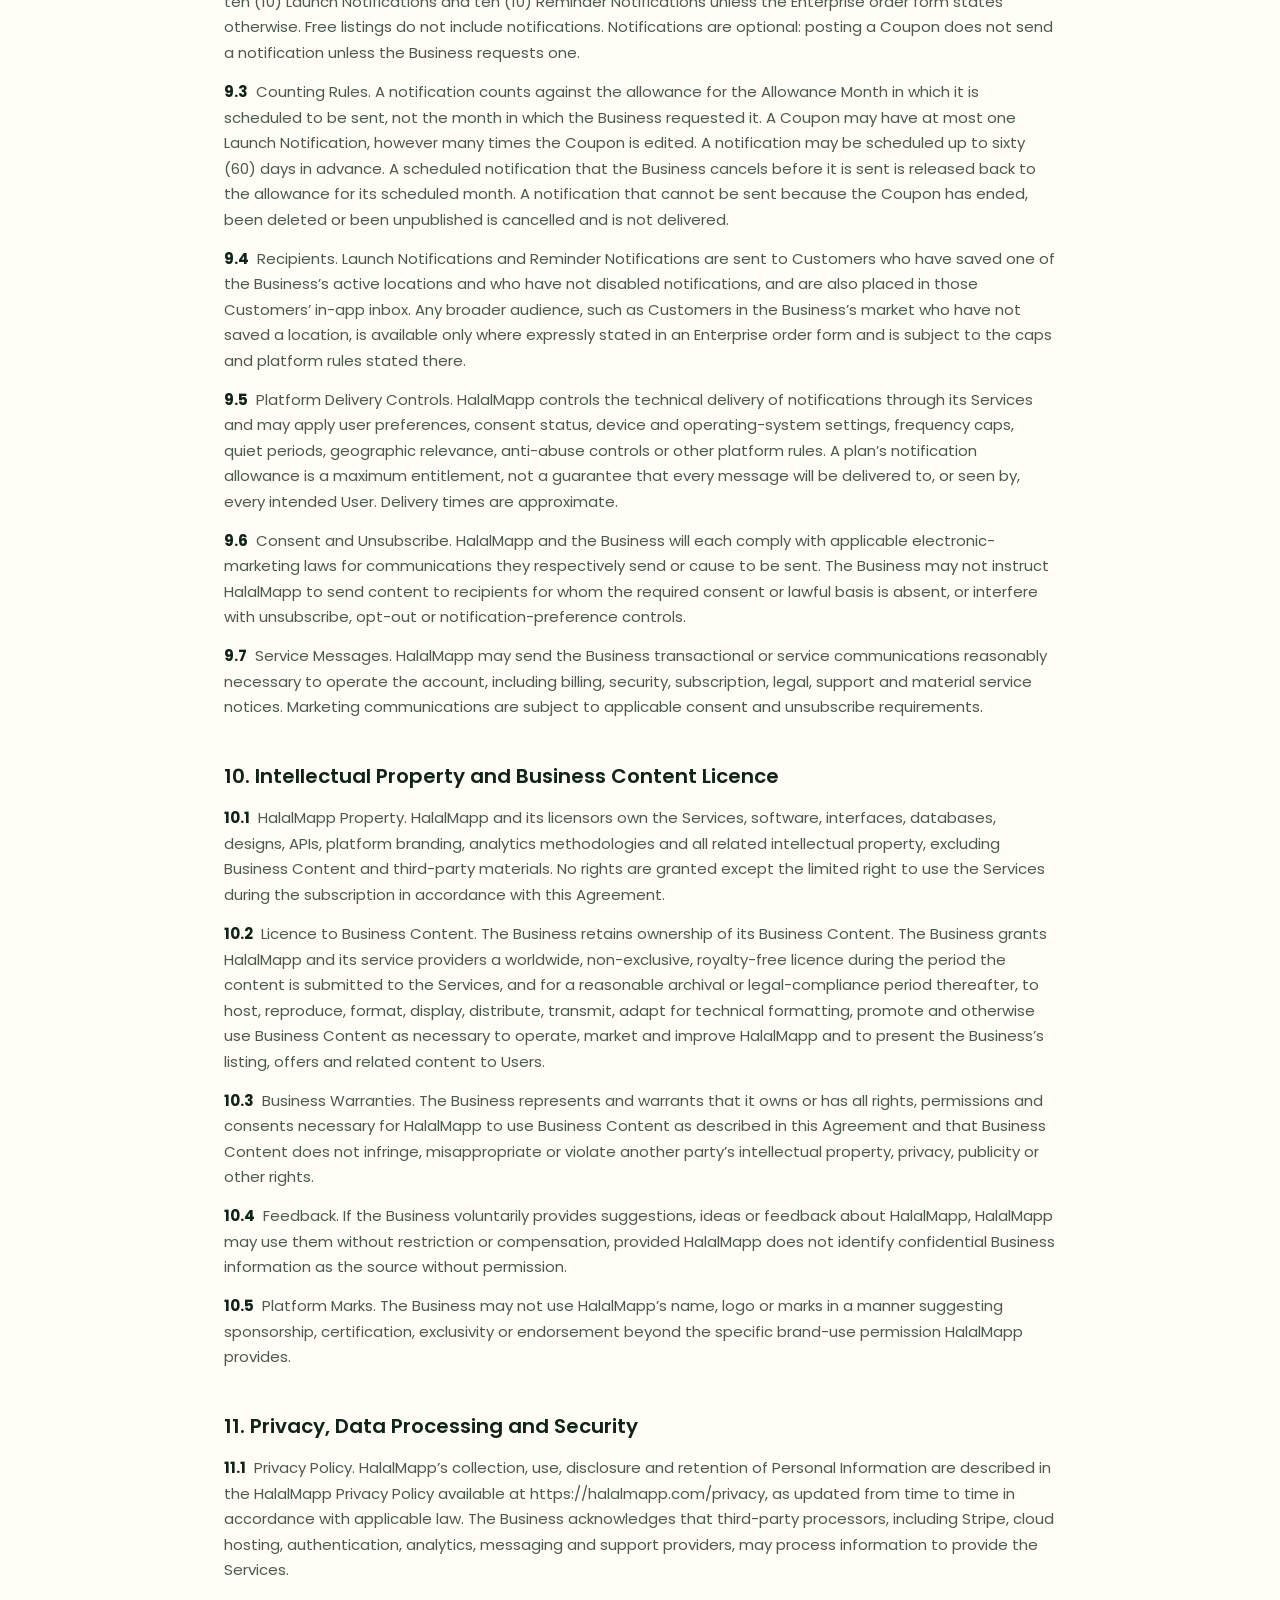
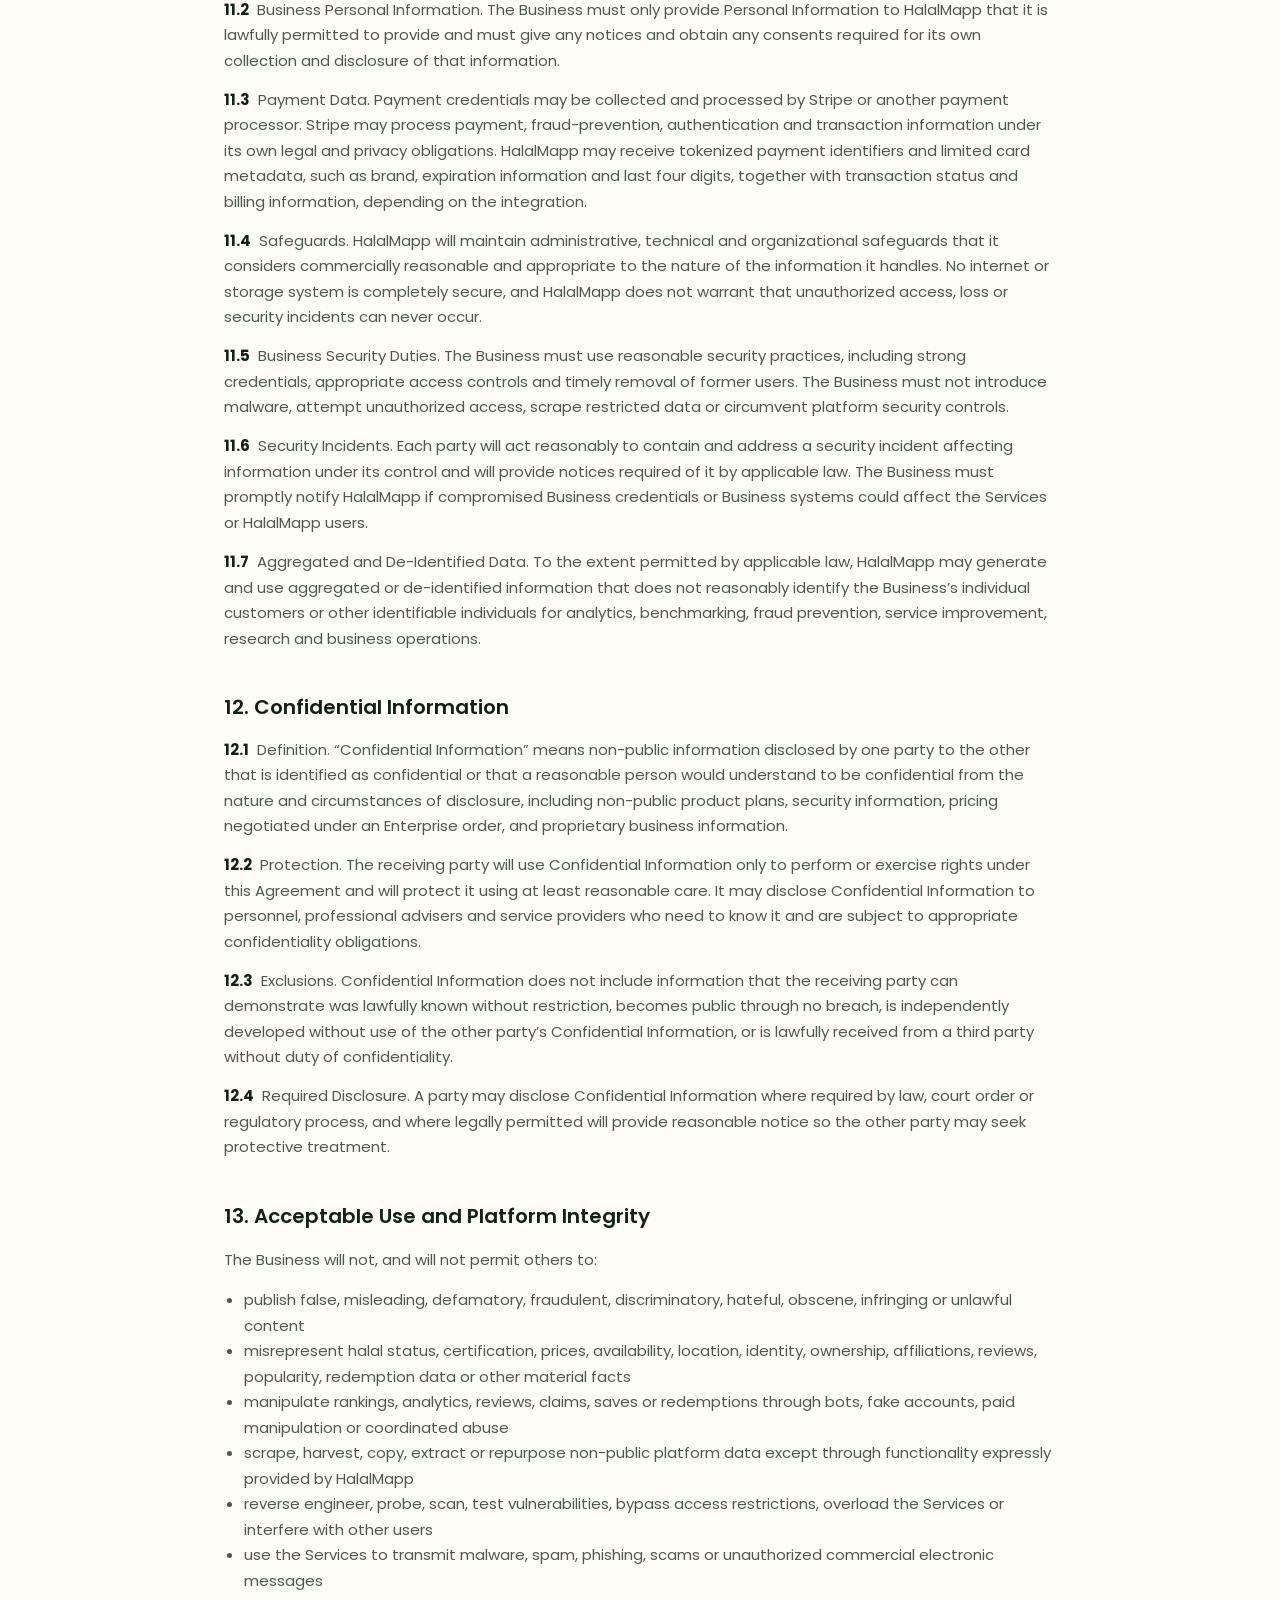
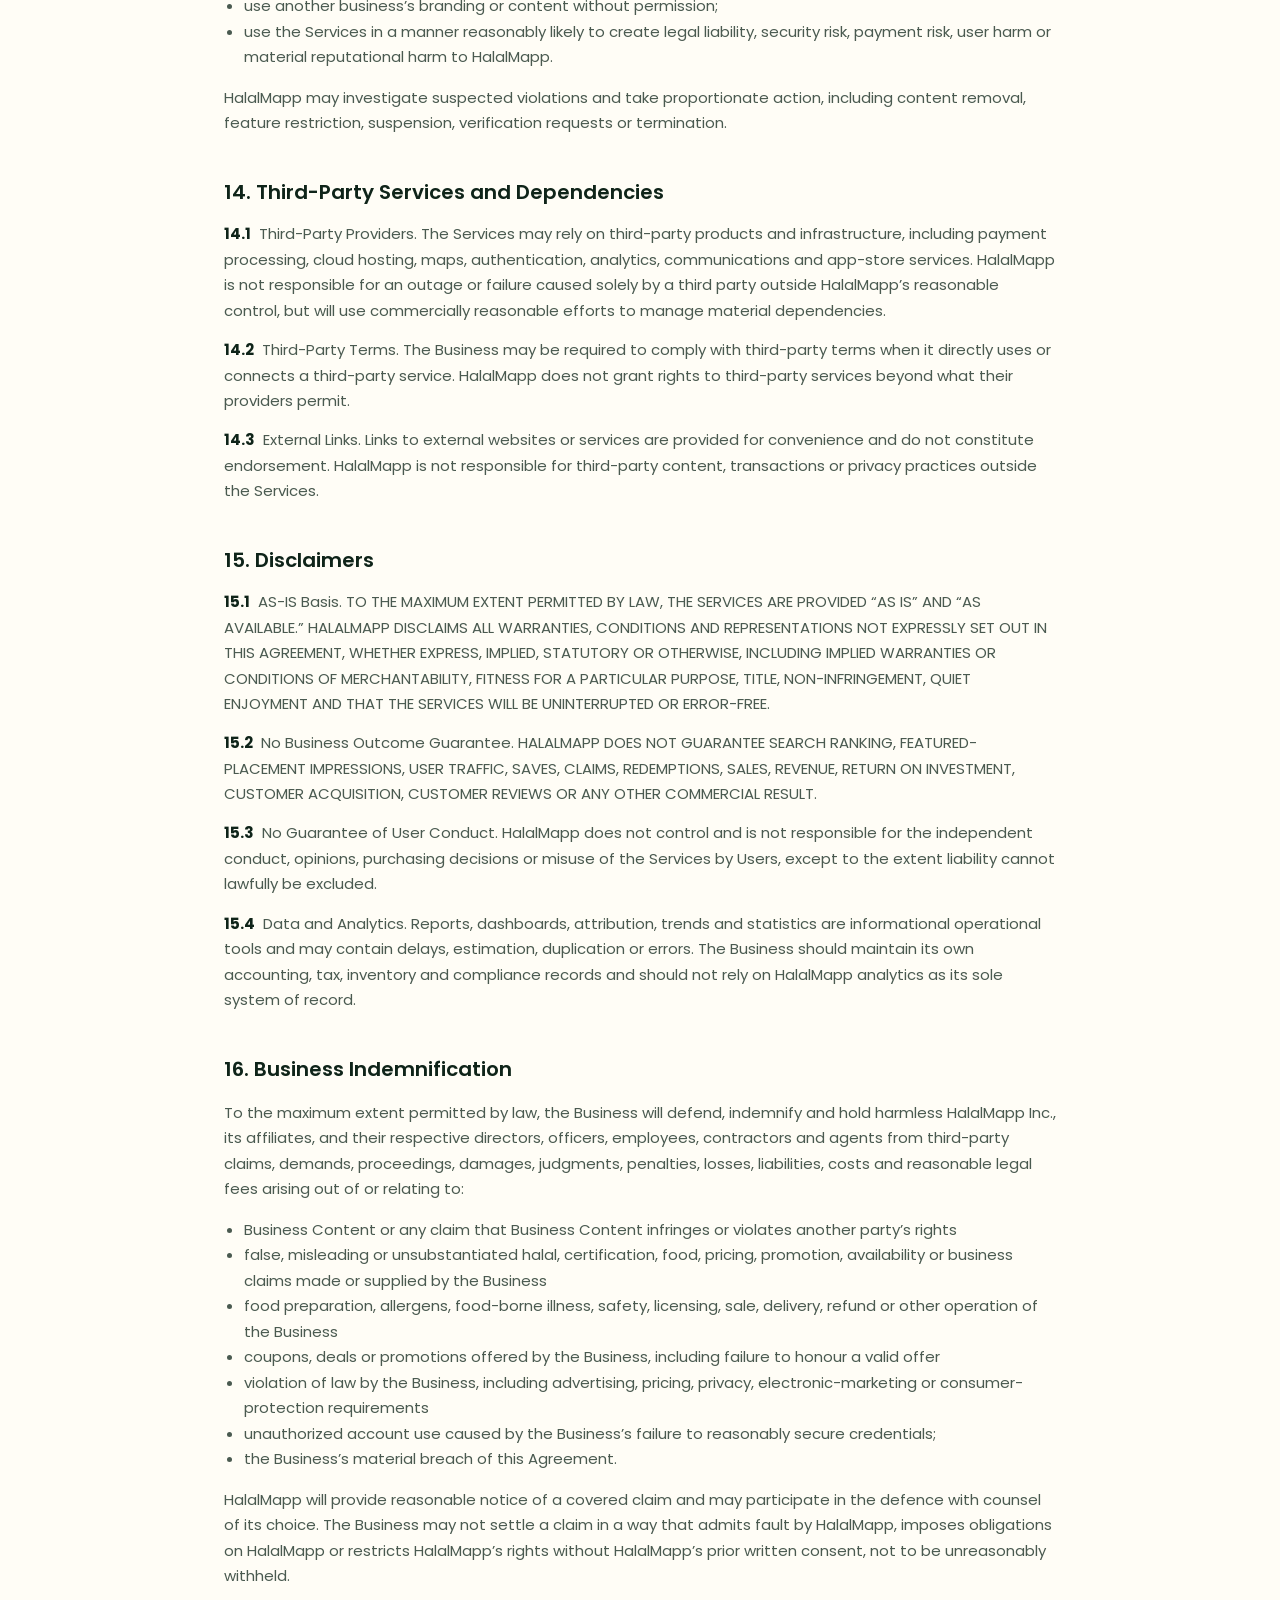
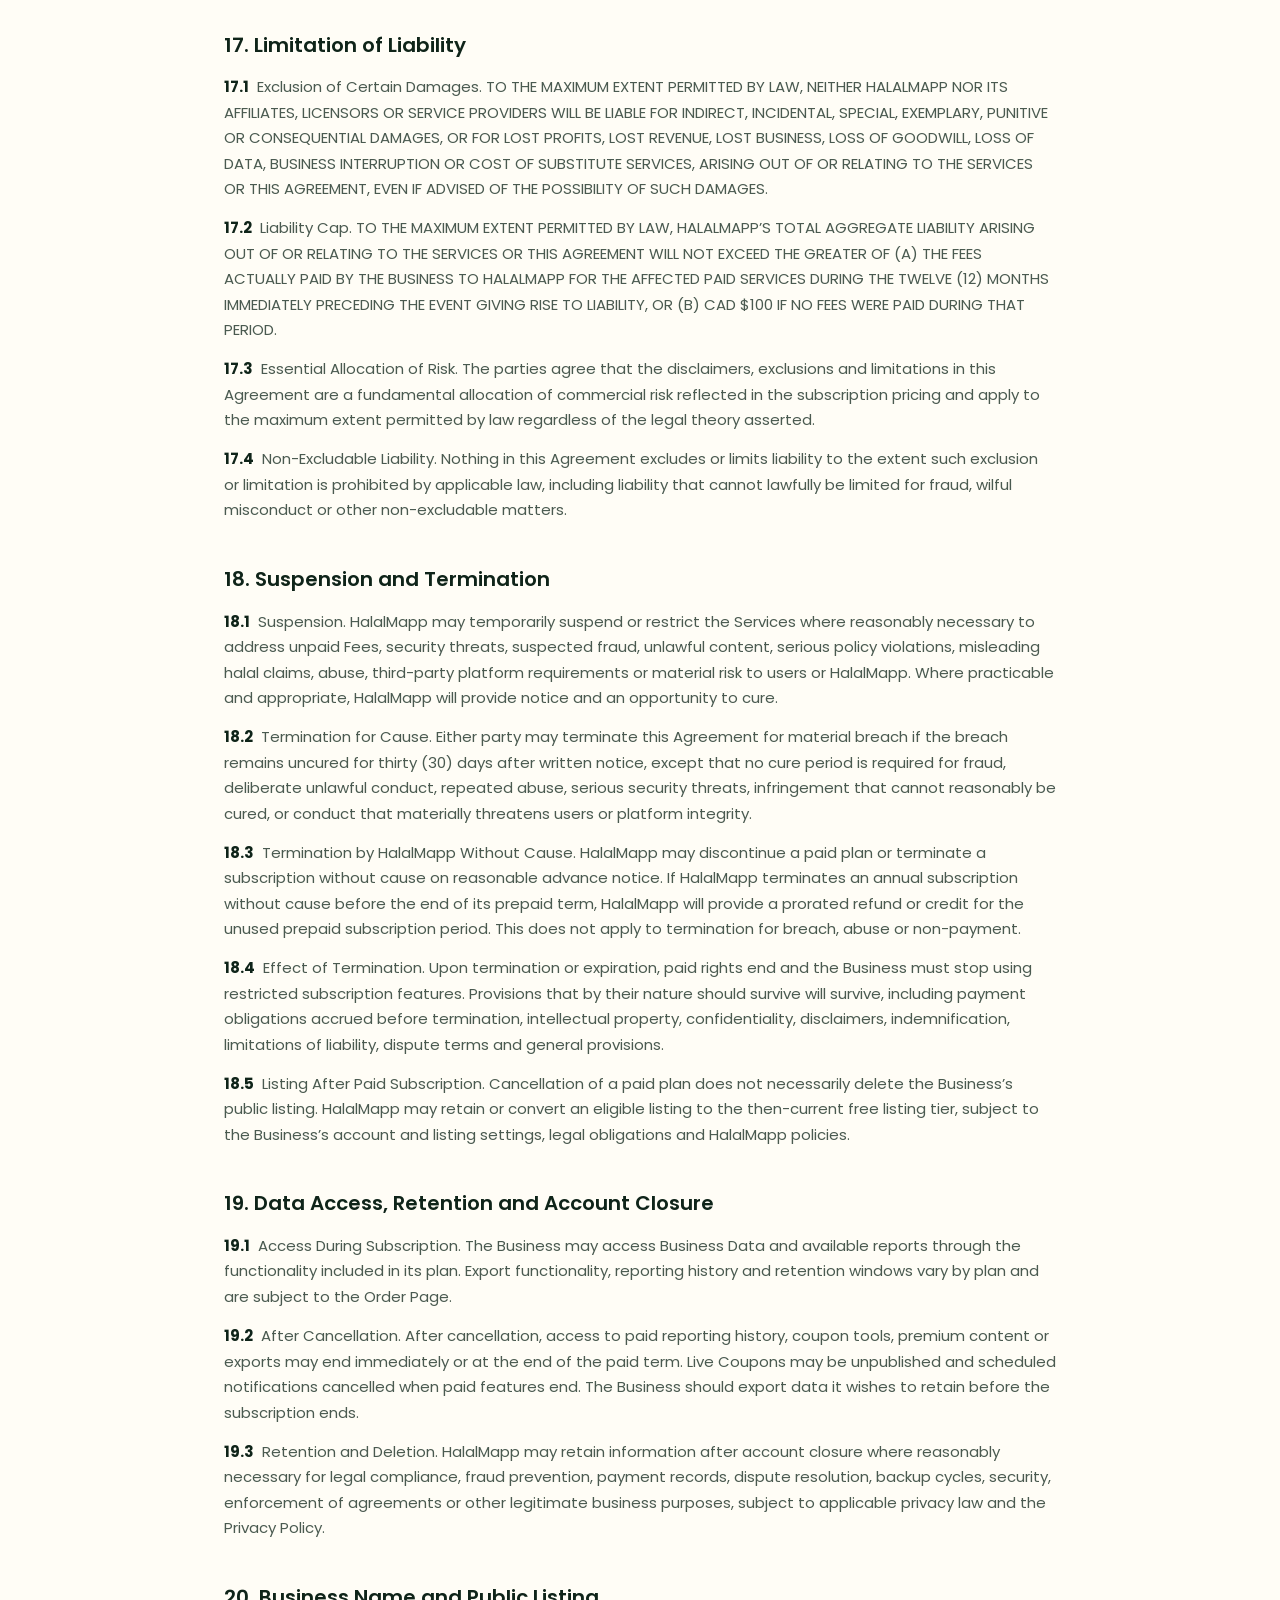
==== commit 12d508ef: "Publish Business Subscription Agreement v7 (one-month free period). Brings the website copy in line " ====
--- a/business-agreement/index.html
+++ b/business-agreement/index.html
@@ -48,7 +48,7 @@
     <div class="legal-hero">
       <div class="container">
         <h1>Business Subscription Agreement</h1>
-        <p class="legal-meta">Version 2.2 · business_subscription_v6 · September 29, 2026</p>
+        <p class="legal-meta">Version 2.3 · business_subscription_v7 · October 30, 2026</p>
       </div>
     </div>
     <div class="legal-content">
@@ -62,7 +62,8 @@
 <div class="legal-summary">
   <h2>What changed in this version</h2>
   <ul>
-    <li>Pro and Advanced (monthly <em>and</em> annual) cost CAD $0 on the day you sign up. A credit card is required, and the first charge is taken on the same calendar day three months later (Section 5).</li>
+    <li>Pro and Advanced (monthly <em>and</em> annual) cost CAD $0 on the day you sign up. A credit card is required, and the first charge is taken on the same calendar day one month later (Section 5).</li>
+    <li>The free period for Pro and Advanced is now one month, down from three months in the previous version (Section 5 and Schedule A).</li>
     <li>Pro is CAD $59.99/month and covers 1 location. Advanced is CAD $99.99/month and covers up to 3 locations. All prices are before tax (Section 4 and Schedule A).</li>
     <li>Coupons and notifications now have monthly allowances that reset on the 1st and do not carry over (Sections 3.4, 8.2 and 9.2).</li>
     <li>A coupon runs for 1 to 60 days. Posting one offer to several locations at once uses a single coupon (Sections 8.3 and 8.4).</li>
@@ -109,10 +110,10 @@
 <p class="legal-clause"><strong>4.8</strong> Failed Payments. If a payment is declined, reversed or remains unpaid, including the first charge at the end of a free period, HalalMapp may retry the payment, request an alternate payment method, restrict paid functionality, suspend the account, downgrade the account to the free listing tier, or terminate the subscription after reasonable notice where practicable. You remain responsible for validly incurred Fees and applicable taxes.</p>
 <p class="legal-clause"><strong>4.9</strong> Chargebacks and Payment Disputes. Before initiating a chargeback or payment reversal, you agree to contact HalalMapp at halalmapp@gmail.com and provide a reasonable opportunity to investigate. Fraudulent or abusive chargebacks may result in suspension or termination. Nothing in this clause waives rights that cannot lawfully be waived.</p>
 <p class="legal-clause"><strong>4.10</strong> Receipts and Invoices. Electronic receipts or invoices may be sent to the billing email associated with the account or made available through the Business account or Stripe-hosted billing portal.</p>
-<h2>5. Three-Month Free Period, Founding Promotion and Annual-Plan Discount</h2>
+<h2>5. One-Month Free Period, Founding Promotion and Annual-Plan Discount</h2>
 <p class="legal-clause"><strong>5.1</strong> Eligibility Window. Subject to the conditions below, a Business that first enrolls in Pro or Advanced during the twelve (12) months beginning on HalalMapp’s official public launch date (the “Founding Period”) receives the free period described in this Section and any other promotional benefits displayed at checkout. The official launch date must be published by HalalMapp before this provision is used in production. A Business that enrols outside the Founding Period, or that has already used a free period, is charged from the day of signup unless the Order Page says otherwise.</p>
-<p class="legal-clause"><strong>5.2</strong> Three Months Free - Monthly and Annual. An eligible Business choosing Pro or Advanced, on either the monthly or the annual interval, pays CAD $0 in subscription Fees on the day of signup and receives the first three (3) full calendar months of the subscription at no subscription charge (the “Free Period”). A valid payment method is required at signup as described in Section 4.3.</p>
-<p class="legal-clause"><strong>5.3</strong> First-Payment Date. The Free Period ends, and the first charge occurs, on the same calendar day three months after the signup date, as disclosed at checkout (for example, a signup on September 3 is first charged on December 3). Where the signup day of the month does not exist three months later (for example, a signup on November 29, 30 or 31), the first charge falls on the next available calendar day, so the Free Period is never shorter than three full months. In every case the first-payment date shown at checkout controls. Unless the Business cancels before that date, the stored payment method is charged the applicable monthly Fee or the full annual Fee, plus applicable taxes, on that date, and the subscription continues at the selected interval from that date.</p>
+<p class="legal-clause"><strong>5.2</strong> One Month Free - Monthly and Annual. An eligible Business choosing Pro or Advanced, on either the monthly or the annual interval, pays CAD $0 in subscription Fees on the day of signup and receives the first one (1) full calendar month of the subscription at no subscription charge (the “Free Period”). A valid payment method is required at signup as described in Section 4.3.</p>
+<p class="legal-clause"><strong>5.3</strong> First-Payment Date. The Free Period ends, and the first charge occurs, on the same calendar day one month after the signup date, as disclosed at checkout (for example, a signup on September 3 is first charged on October 3). Where the signup day of the month does not exist one month later (for example, a signup on January 29, 30 or 31), the first charge falls on the next available calendar day, so the Free Period is never shorter than one full month. In every case the first-payment date shown at checkout controls. Unless the Business cancels before that date, the stored payment method is charged the applicable monthly Fee or the full annual Fee, plus applicable taxes, on that date, and the subscription continues at the selected interval from that date.</p>
 <p class="legal-clause"><strong>5.4</strong> Cancelling During the Free Period. The Business may cancel at any time before the first-payment date and will not be charged subscription Fees. Cancellation during the Free Period ends paid features when the Free Period ends or sooner as shown in the Services. Coupons, notifications and other allowances used during the Free Period count against the plan’s allowances in the same way as during a paid month.</p>
 <p class="legal-clause"><strong>5.5</strong> Annual-Plan Discount. The annual price is set at ten (10) times the applicable standard monthly price for a twelve-month annual Subscription Term (twelve months for the price of ten), as reflected on the Order Page and Schedule A. The annual Fee, plus applicable taxes, is charged in advance on the first-payment date and on each annual renewal.</p>
 <p class="legal-clause"><strong>5.6</strong> One Free Period Per Business. The Free Period is available once per Business or commonly controlled business group, regardless of the number of locations or the plan or interval chosen. Changing plans or intervals, cancelling and re-enrolling, or creating a new account does not restart or extend the Free Period.</p>
@@ -265,8 +266,8 @@
   </thead>
   <tbody>
     <tr><td>Free</td><td>CAD $0</td><td>N/A</td><td>CAD $0</td><td>Not required</td><td>Public listing only</td></tr>
-    <tr><td>Pro</td><td>CAD $59.99 / month + applicable taxes</td><td>CAD $599.90 / year + applicable taxes (10 × monthly)</td><td>CAD $0 during Founding Period; first charge 3 months after signup</td><td>Required at signup</td><td>1 location</td></tr>
-    <tr><td>Advanced</td><td>CAD $99.99 / month + applicable taxes</td><td>CAD $990 / year + applicable taxes (10 × monthly, rounded)</td><td>CAD $0 during Founding Period; first charge 3 months after signup</td><td>Required at signup</td><td>Up to 3 locations</td></tr>
+    <tr><td>Pro</td><td>CAD $59.99 / month + applicable taxes</td><td>CAD $599.90 / year + applicable taxes (10 × monthly)</td><td>CAD $0 during Founding Period; first charge 1 month after signup</td><td>Required at signup</td><td>1 location</td></tr>
+    <tr><td>Advanced</td><td>CAD $99.99 / month + applicable taxes</td><td>CAD $990 / year + applicable taxes (10 × monthly, rounded)</td><td>CAD $0 during Founding Period; first charge 1 month after signup</td><td>Required at signup</td><td>Up to 3 locations</td></tr>
     <tr><td>Enterprise</td><td>Custom per-location pricing + applicable taxes</td><td>Custom per-location pricing + applicable taxes</td><td>As stated in Enterprise order form</td><td>Stripe invoice or subscription per order form</td><td>4+ locations, limit per order form</td></tr>
   </tbody>
 </table>
@@ -298,7 +299,7 @@
   <li>Notifications are optional and are only sent when the Business requests them.</li>
 </ul>
 <p>Annual price calculation: annual price = 10 × the standard monthly price, providing twelve months of service for the price of ten months. Pro: CAD $59.99 × 10 = CAD $599.90, plus applicable taxes. Advanced: CAD $99.99 × 10 ≈ CAD $990, plus applicable taxes. All subscription prices shown in this Schedule are exclusive of applicable taxes unless expressly stated otherwise. Taxes are calculated at checkout based on the Business’s billing address.</p>
-<p>First-payment date example: subscribe on September 3 → first charge on December 3 for the monthly Fee (Pro CAD $59.99 or Advanced CAD $99.99, plus taxes) or the annual Fee (Pro CAD $599.90 or Advanced CAD $990, plus taxes), depending on the interval selected.</p>
+<p>First-payment date example: subscribe on September 3 → first charge on October 3 for the monthly Fee (Pro CAD $59.99 or Advanced CAD $99.99, plus taxes) or the annual Fee (Pro CAD $599.90 or Advanced CAD $990, plus taxes), depending on the interval selected.</p>
         <p>
           Questions about this Agreement or billing?
           Email <a href="mailto:halalmapp@gmail.com">halalmapp@gmail.com</a>.
--- a/css/styles.css
+++ b/css/styles.css
@@ -1183,6 +1183,35 @@
   color: var(--text-secondary);
 }
 
+.hero-waitlist {
+  max-width: 32rem;
+  margin: -0.5rem 0 1.25rem;
+  scroll-margin-top: 6rem;
+}
+
+.hero-waitlist .waitlist-label {
+  color: rgba(255, 255, 255, 0.9);
+  font-size: 0.875rem;
+}
+
+.hero-waitlist .waitlist-field input {
+  background: rgba(255, 255, 255, 0.96);
+  color: #0f2419;
+  border-color: rgba(255, 255, 255, 0.35);
+}
+
+.hero-waitlist .waitlist-status {
+  margin-top: 0.625rem;
+}
+
+.hero-waitlist .waitlist-status.is-success {
+  color: #7fe0ae;
+}
+
+.hero-waitlist .waitlist-status.is-error {
+  color: #ff9b8f;
+}
+
 /* ─── Restaurant partner page ─── */
 
 .partner-hero {
@@ -1709,6 +1738,15 @@
   font-weight: 600;
 }
 
+/* Wide schedule tables scroll inside their own box on phones. */
+@media (max-width: 640px) {
+  .legal-table {
+    display: block;
+    overflow-x: auto;
+    -webkit-overflow-scrolling: touch;
+  }
+}
+
 .legal-body h3 {
   font-size: 1.05rem;
   font-weight: 600;
